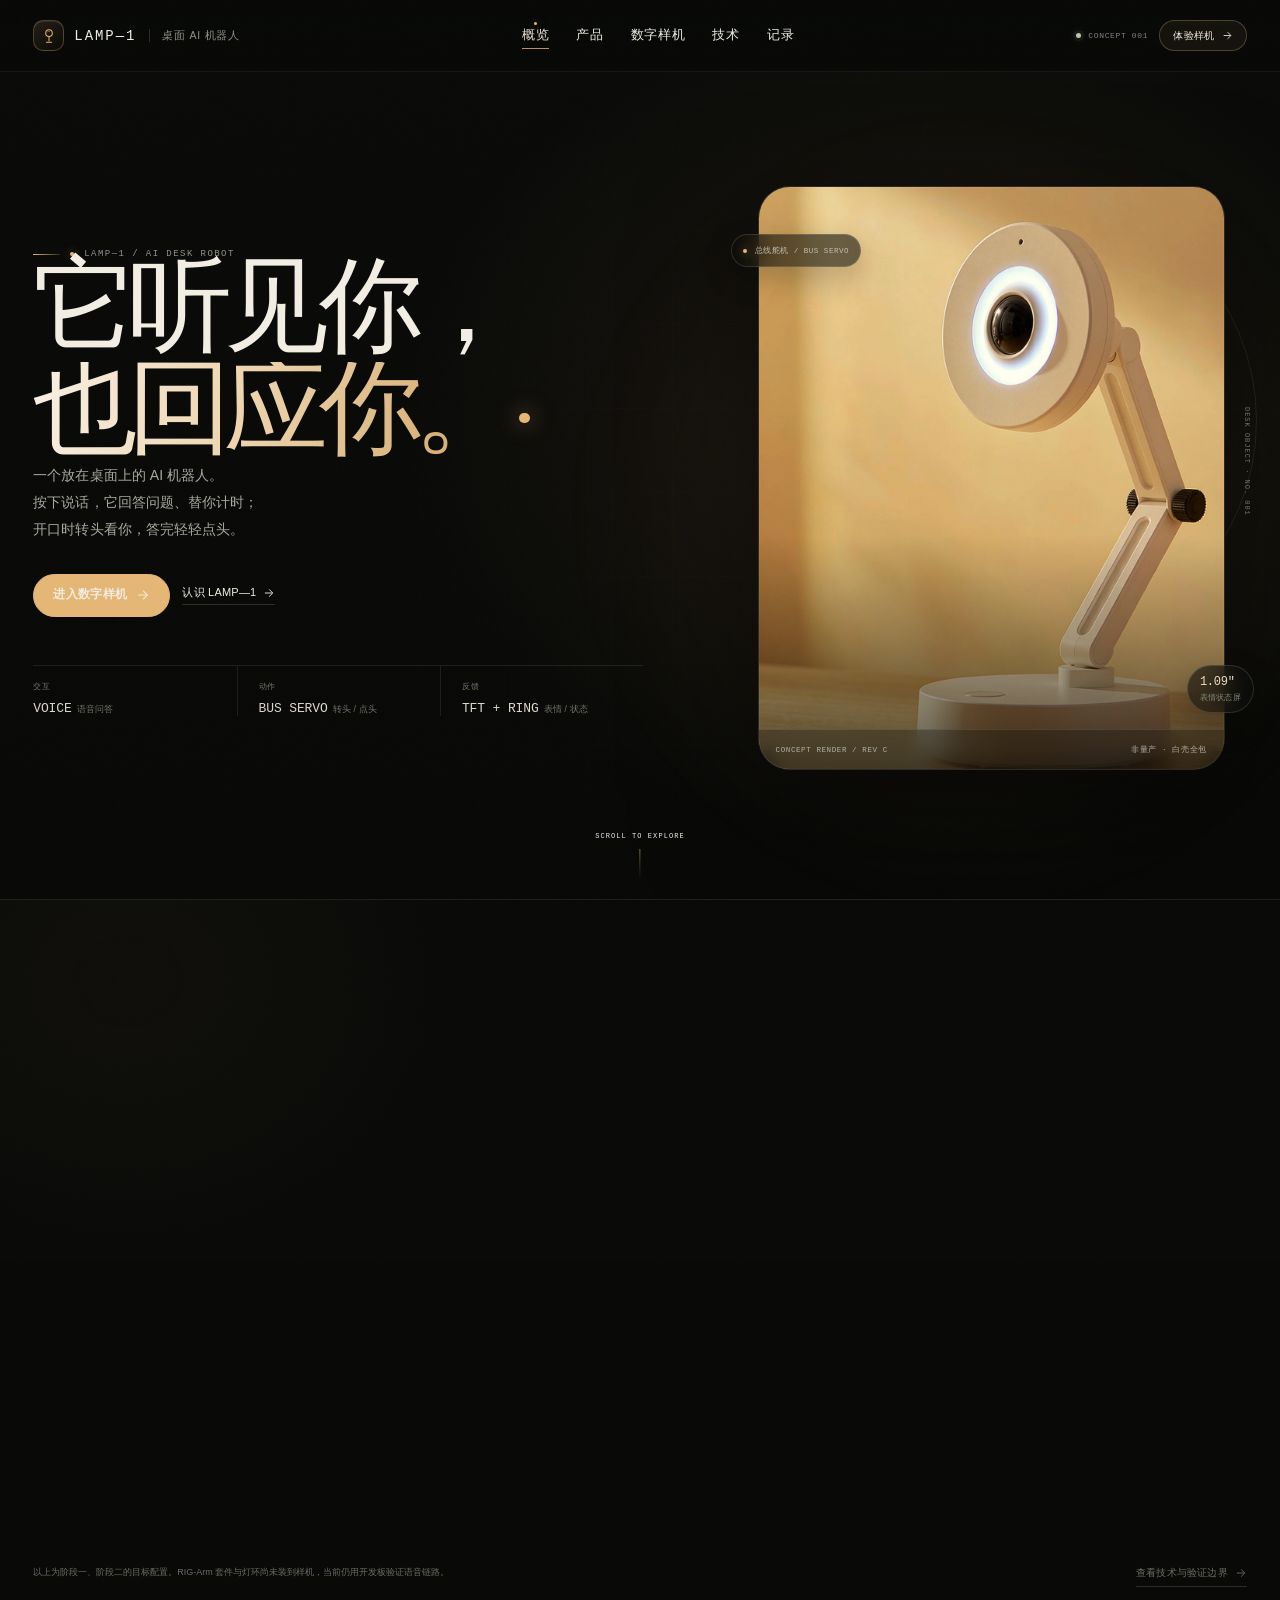
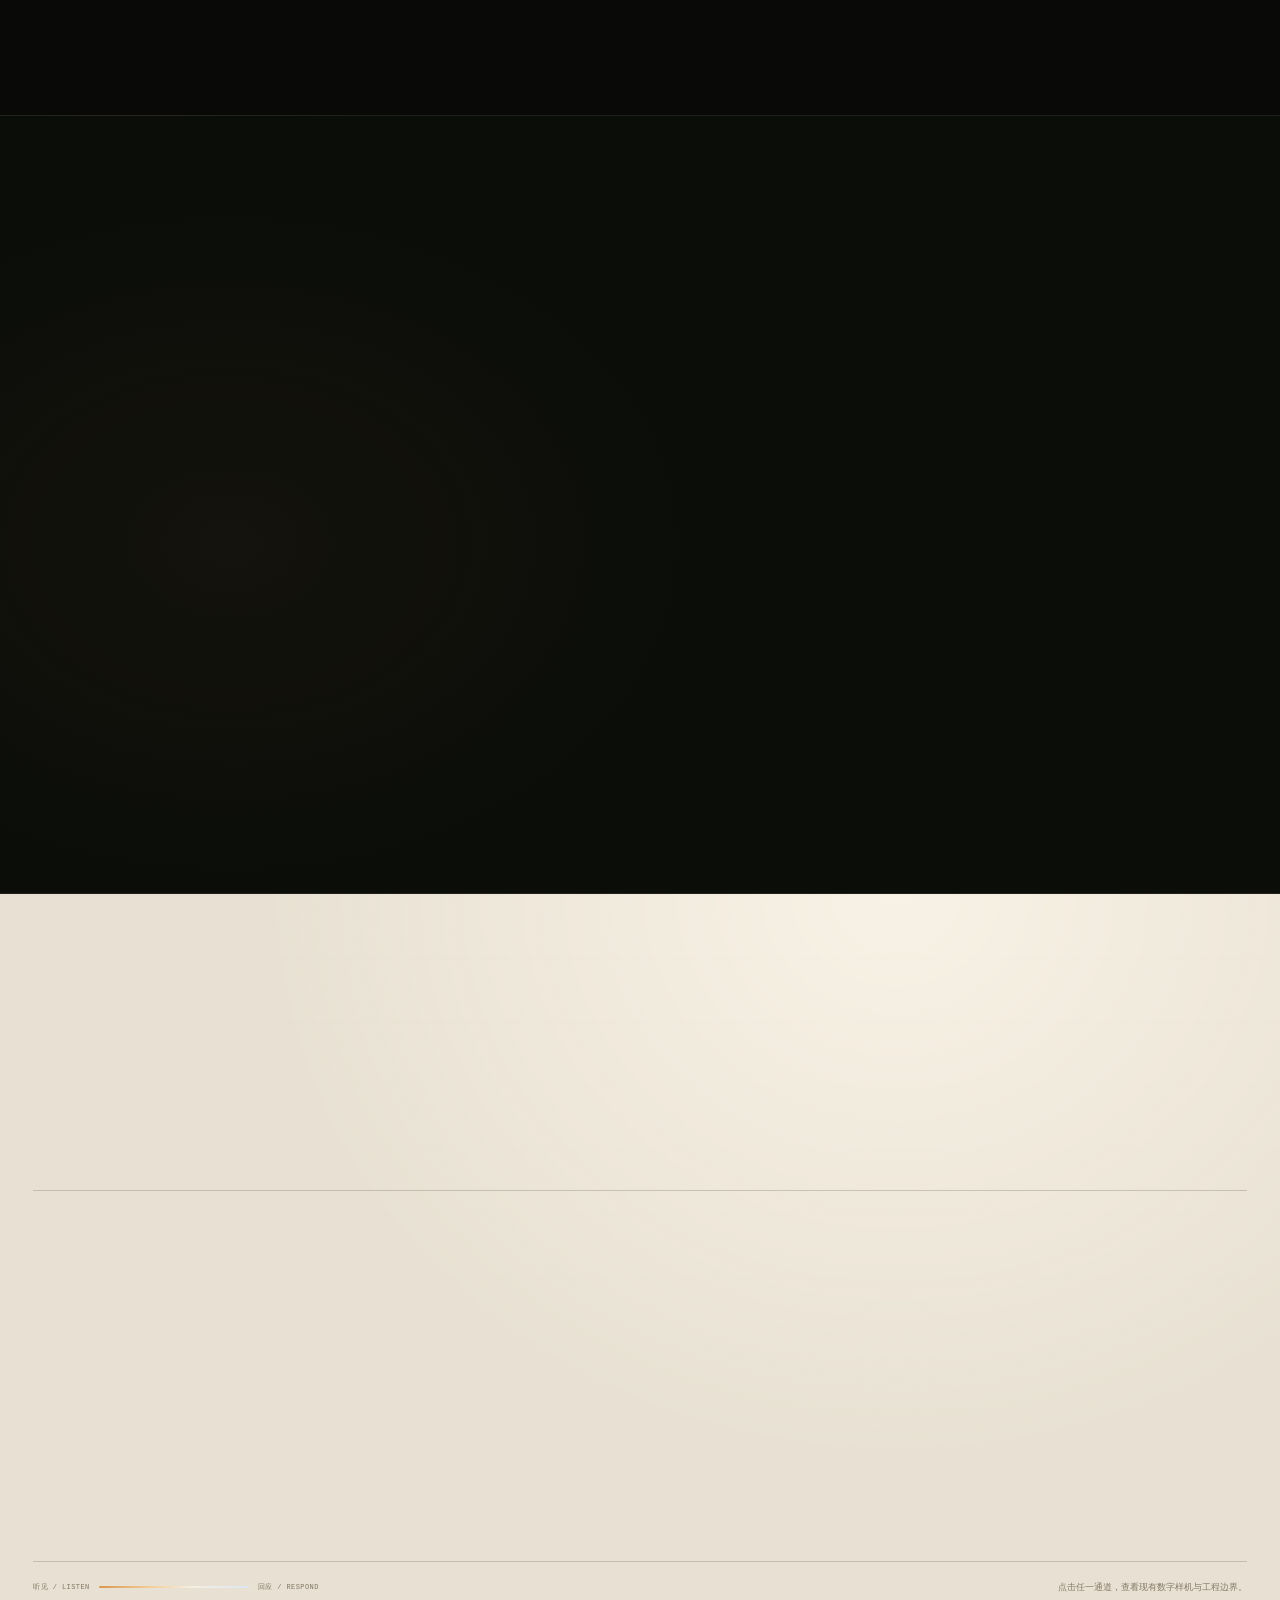
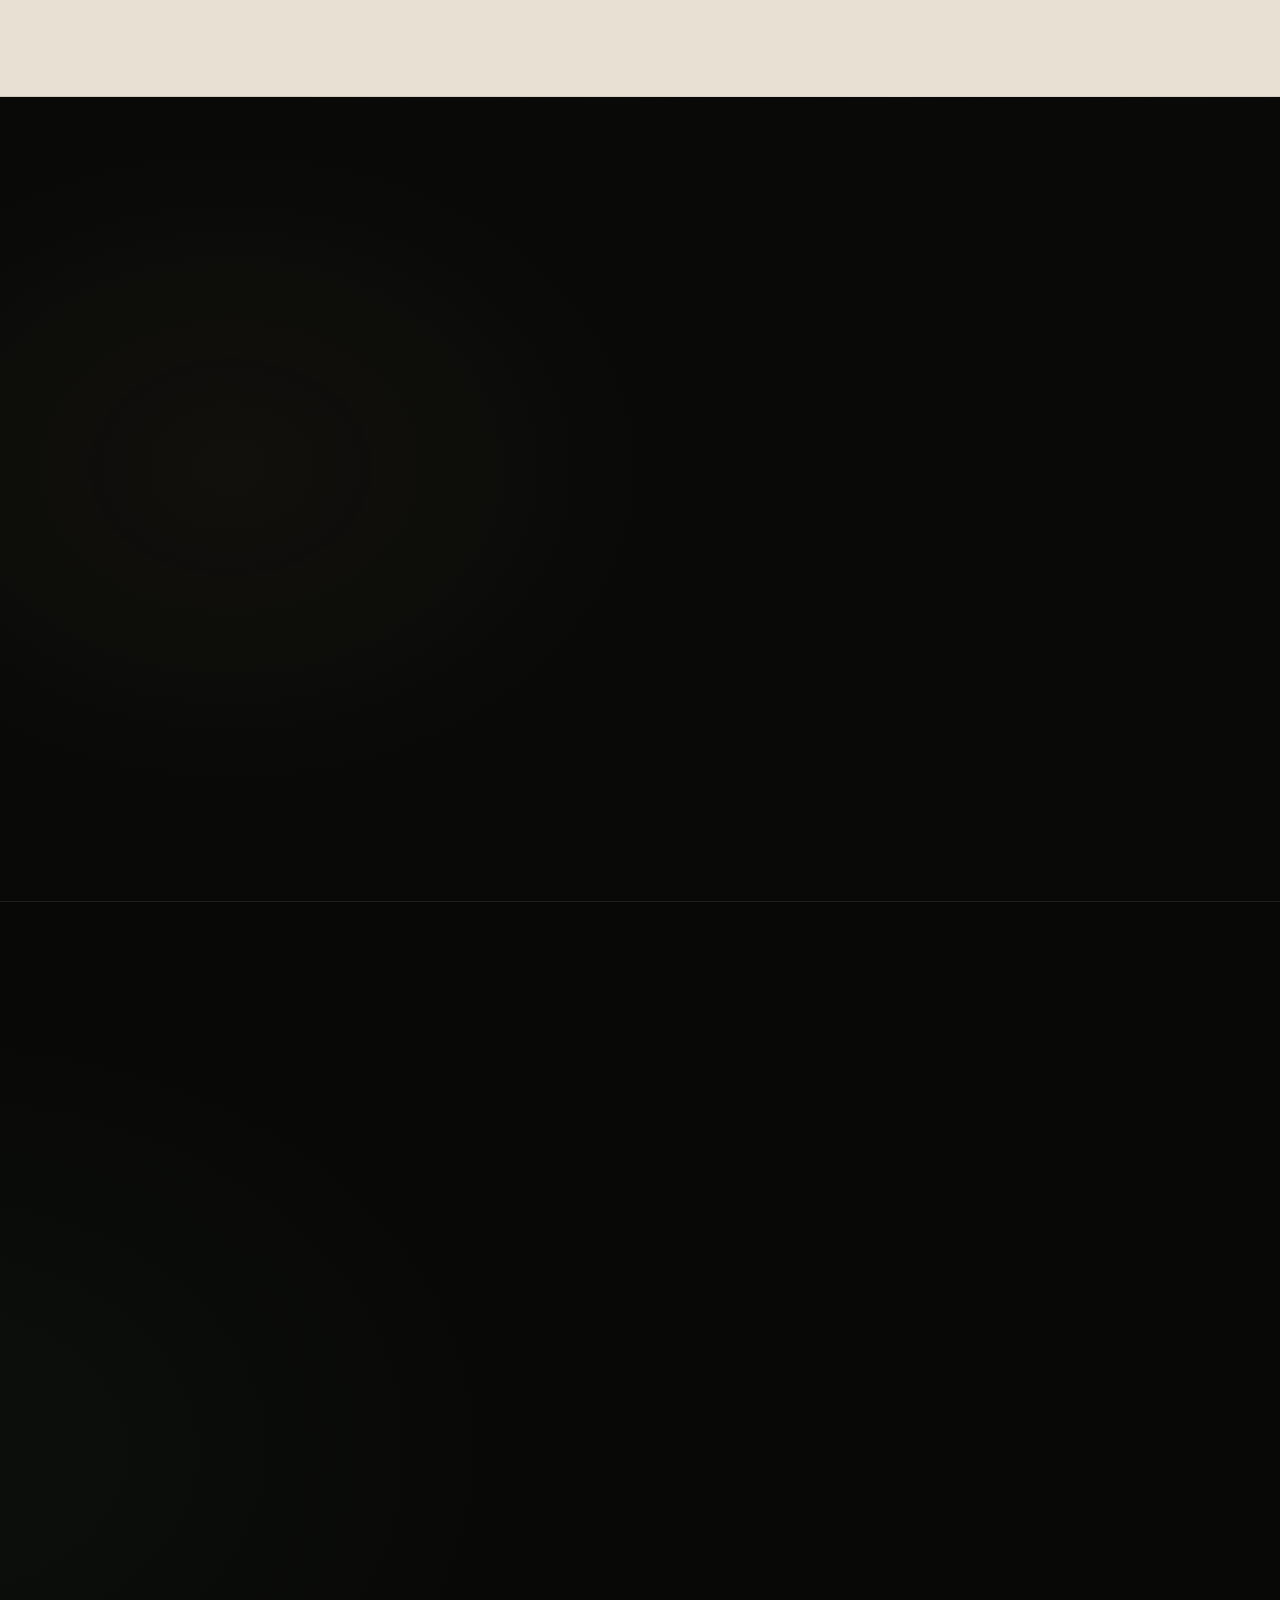
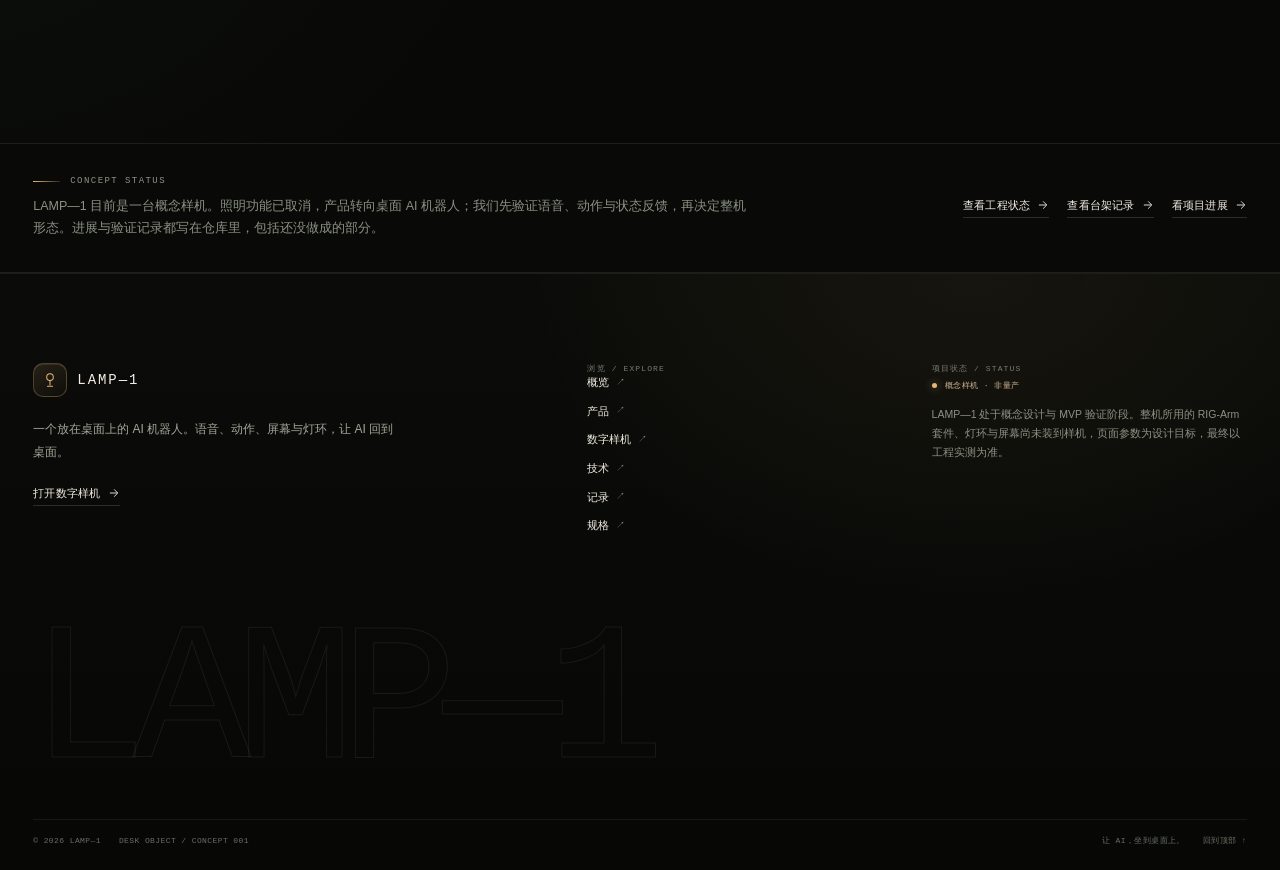
==== web/index.html @ 65401048 "feat(web): 新增阶段 0 台架 MVP 记录页，接入全站导航 把当前实现的 MVP 落成官网的一个固定页面 web/mvp.html，记录三件事： 正在用的硬件（型号 + 引脚）、真机跑通的" ====
<!DOCTYPE html>
<html lang="zh-CN">
<head>
<meta charset="UTF-8">
<meta name="viewport" content="width=device-width, initial-scale=1.0">
<meta name="theme-color" content="#080907">
<title>LAMP—1 · 会听、会答、会动的桌面 AI 机器人</title>
<meta name="description" content="LAMP—1 是放在书桌上的 AI 机器人，为离开学校之后仍在学习的年轻职场人而做：语音问答、机械动作、屏幕表情与灯环状态反馈。不做照明，只做桌面交互。">
<link rel="icon" href="assets/favicon.svg" type="image/svg+xml">
<link rel="stylesheet" href="assets/site.css">
<link rel="stylesheet" href="assets/pages.css">
<link rel="preload" as="image" href="assets/product-hero-revc.webp" type="image/webp">
<meta property="og:type" content="website">
<meta property="og:title" content="LAMP—1 · 桌面上会回应的 AI 机器人">
<meta property="og:description" content="语音问答、点头转头、屏幕表情与状态灯环。一个放在桌面上的 AI 机器人。">
<meta property="og:image" content="assets/og.jpg">
<script>document.documentElement.classList.add('js');</script>
<script src="assets/site.js" defer></script>
</head>
<body class="site-page page-home" id="top">
<a class="site-skip" href="#main">跳到主要内容</a>

<header class="site-header" data-site-header>
  <div class="site-header__inner">
    <a class="site-brand" href="index.html" aria-label="LAMP—1 首页">
      <span class="site-brand__mark" aria-hidden="true">
        <svg viewBox="0 0 24 24" fill="none">
          <circle cx="12" cy="8.2" r="4.4" stroke="currentColor" stroke-width="1.35"/>
          <path d="M12 12.7v5.5M8.6 20.2h6.8" stroke="currentColor" stroke-width="1.35" stroke-linecap="round"/>
          <path d="M9.8 6.7c.7-.9 2.1-1.2 3.1-.6" stroke="currentColor" stroke-width="1.1" stroke-linecap="round" opacity=".55"/>
        </svg>
      </span>
      <span class="site-brand__name">LAMP—1</span>
      <span class="site-brand__tag">桌面 AI 机器人</span>
    </a>

    <nav class="site-nav" aria-label="主导航">
      <a href="index.html" aria-current="page">概览</a>
      <a href="product.html">产品</a>
      <a href="simulator.html">数字样机</a>
      <a href="technology.html">技术</a>
      <a href="mvp.html">记录</a>
    </nav>

    <div class="site-actions">
      <span class="site-status"><i aria-hidden="true"></i>CONCEPT 001</span>
      <a class="site-cta" href="simulator.html">
        体验样机
        <svg viewBox="0 0 16 16" fill="none" aria-hidden="true"><path d="M3 8h9M8.5 3.5 13 8l-4.5 4.5" stroke="currentColor" stroke-width="1.2" stroke-linecap="round" stroke-linejoin="round"/></svg>
      </a>
      <button class="site-menu-toggle" type="button" data-menu-toggle aria-expanded="false" aria-controls="siteMenu" aria-label="打开菜单">
        <span class="burger" aria-hidden="true"></span>
      </button>
    </div>
  </div>

  <div class="site-menu" id="siteMenu" hidden>
    <div class="site-menu__inner">
      <nav class="site-menu__nav" aria-label="移动端导航">
        <a href="index.html" aria-current="page">概览 <span>01 / OVERVIEW</span></a>
        <a href="product.html">产品 <span>02 / THE OBJECT</span></a>
        <a href="simulator.html">数字样机 <span>03 / DIGITAL TWIN</span></a>
        <a href="technology.html">技术 <span>04 / ENGINEERING</span></a>
        <a href="mvp.html">记录 <span>05 / FIELD RECORD</span></a>
      </nav>
      <div class="site-menu__foot">
        <p>一个会听、会答、会动的桌面机器人。<br>概念样机 001 · 非量产</p>
        <a class="site-button site-button--primary" href="simulator.html">打开数字样机
          <svg viewBox="0 0 16 16" fill="none" aria-hidden="true"><path d="M3 8h9M8.5 3.5 13 8l-4.5 4.5" stroke="currentColor" stroke-width="1.2" stroke-linecap="round" stroke-linejoin="round"/></svg>
        </a>
      </div>
    </div>
  </div>
</header>

<main id="main" tabindex="-1">
  <section class="home-hero" aria-labelledby="homeTitle">
    <div class="home-hero__glow" aria-hidden="true"></div>
    <div class="home-hero__grid-bg" aria-hidden="true"></div>

    <div class="site-wrap home-hero__inner">
      <div class="home-hero__copy">
        <p class="site-kicker"><span class="dot"></span>LAMP—1 / AI DESK ROBOT</p>
        <h1 class="home-hero__title" id="homeTitle">它听见你，<span>也回应你。</span></h1>
        <p class="home-hero__lead">一个放在桌面上的 AI 机器人。<br>按下说话，它回答问题、替你计时；<br>开口时转头看你，答完轻轻点头。</p>
        <div class="site-actions-row">
          <a class="site-button site-button--primary" href="simulator.html">
            进入数字样机
            <svg viewBox="0 0 16 16" fill="none" aria-hidden="true"><path d="M3 8h9M8.5 3.5 13 8l-4.5 4.5" stroke="currentColor" stroke-width="1.2" stroke-linecap="round" stroke-linejoin="round"/></svg>
          </a>
          <a class="site-text-link" href="product.html">认识 LAMP—1
            <svg viewBox="0 0 16 16" fill="none" aria-hidden="true"><path d="M3 8h9M8.5 3.5 13 8l-4.5 4.5" stroke="currentColor" stroke-width="1.2" stroke-linecap="round" stroke-linejoin="round"/></svg>
          </a>
        </div>

        <dl class="hero-facts">
          <div>
            <dt>交互</dt>
            <dd><span class="mono">VOICE</span><small>语音问答</small></dd>
          </div>
          <div>
            <dt>动作</dt>
            <dd><span class="mono">BUS SERVO</span><small>转头 / 点头</small></dd>
          </div>
          <div>
            <dt>反馈</dt>
            <dd><span class="mono">TFT + RING</span><small>表情 / 状态</small></dd>
          </div>
        </dl>
      </div>

      <div class="home-hero__visual">
        <span class="hero-orbit" aria-hidden="true"></span>
        <figure class="hero-object">
          <img src="assets/product-hero-revc.webp" width="1200" height="1500" alt="LAMP—1 REV C 整机：白色圆底座、单根立柱、中部黑色摩擦关节、顶部白色圆盘头，正面宽导光环围住黑色凸面视窗，两段平板臂" fetchpriority="high">
          <figcaption class="hero-object__caption">
            <span>CONCEPT RENDER / REV C</span>
            <span>非量产 · 白壳全包</span>
          </figcaption>
        </figure>
        <span class="hero-float hero-float--top"><span class="mini-dot"></span>总线舵机 / BUS SERVO</span>
        <span class="hero-float hero-float--bottom"><b>1.09″</b><small>表情状态屏</small></span>
        <span class="hero-side-note" aria-hidden="true">DESK OBJECT · NO. 001</span>
      </div>
    </div>

    <a class="scroll-cue" href="#premise">
      <span>SCROLL TO EXPLORE</span>
      <i aria-hidden="true"></i>
    </a>
  </section>

  <section class="site-section premise" id="premise" aria-labelledby="premiseTitle">
    <div class="site-wrap">
      <div class="premise__head" data-reveal>
        <p class="site-kicker">01 / WHY IT EXISTS</p>
        <div class="premise__title-row">
          <h2 class="site-title" id="premiseTitle">不是又一盏灯，<br>是桌面上的<span class="accent">另一个在场者。</span></h2>
          <div class="premise__aside">
            <p>学习最贵的成本不是查不到答案，而是每次都要拿起手机、解锁、打开应用。注意力被打断一次，要花很久才回到刚才那一页。</p>
            <p>LAMP—1 把问答、计时和提醒放回桌面：抬头说一句，它听完、想一下，再用声音、表情和动作回应。</p>
            <p class="premise__aside-audience">它不面向教室，面向下班后的书桌——那些白天上班、晚上还要学两小时的人。</p>
          </div>
        </div>
      </div>

      <div class="premise__facts" data-reveal style="--reveal-delay:.08s">
        <div class="fact">
          <span class="fact__index">A / 01</span>
          <strong>4<em>类</em></strong>
          <p>交互通道<br>语音 / 动作 / 屏幕 / 灯环</p>
        </div>
        <div class="fact">
          <span class="fact__index">A / 02</span>
          <strong>2<em>个</em></strong>
          <p>总线舵机<br>转头 / 点头</p>
        </div>
        <div class="fact">
          <span class="fact__index">A / 03</span>
          <strong>1.09<em>″</em></strong>
          <p>TFT 状态屏<br>表情与计时</p>
        </div>
        <div class="fact">
          <span class="fact__index">A / 04</span>
          <strong class="fact__long">48<em>mm</em></strong>
          <p>WS2812B 灯环<br>只做状态反馈</p>
        </div>
      </div>

      <div class="premise__foot">
        <p>以上为阶段一、阶段二的目标配置。RIG-Arm 套件与灯环尚未装到样机，当前仍用开发板验证语音链路。</p>
        <a class="site-text-link" href="technology.html">查看技术与验证边界
          <svg viewBox="0 0 16 16" fill="none" aria-hidden="true"><path d="M3 8h9M8.5 3.5 13 8l-4.5 4.5" stroke="currentColor" stroke-width="1.2" stroke-linecap="round" stroke-linejoin="round"/></svg>
        </a>
      </div>
    </div>
  </section>

  <section class="site-section motion-feature" aria-labelledby="motionTitle">
    <div class="site-wrap motion-feature__inner">
      <div class="motion-feature__media" data-reveal>
        <div class="motion-media site-media">
          <img src="assets/head-revc.webp" width="1024" height="1280" loading="lazy" alt="LAMP—1 REV C 头部与两段平板臂：白色圆盘头正面是宽导光环与黑色凸面视窗，顶部一颗小摄像头，中段是黑色摩擦关节" style="object-position:50% 26%">
          <span class="site-media-label motion-media__label"><span class="mini-dot"></span>HEAD / SERVO JOINT</span>
          <span class="motion-annotation motion-annotation--tilt">PITCH<br><b>点头</b></span>
          <span class="motion-annotation motion-annotation--pan">YAW<br><b>转头</b></span>
          <span class="motion-arc" aria-hidden="true"></span>
          <span class="motion-crosshair" aria-hidden="true"></span>
        </div>
      </div>

      <div class="motion-feature__copy" data-reveal style="--reveal-delay:.08s">
        <p class="site-kicker">02 / MOVEMENT</p>
        <h2 class="site-title" id="motionTitle">它会动，<br><span class="accent">但懂分寸。</span></h2>
        <p class="site-lead">总线舵机让头部转向正在说话的人，或在回答结束时轻轻点头。动作慢起慢停，到位后就松开舵机，不留下持续嗡鸣。</p>

        <div class="motion-specs">
          <div><span>动作</span><strong>转头<em> / 点头</em></strong></div>
          <div><span>驱动</span><strong>总线<em>舵机</em></strong></div>
          <div><span>反馈</span><strong>屏幕<em> + 灯环</em></strong></div>
        </div>

        <p class="motion-note">22:00—07:00 可进入夜间静音：只保留屏幕与灯环的微光，不做动作与播报。</p>
        <a class="site-text-link" href="simulator.html">在样机里转动它
          <svg viewBox="0 0 16 16" fill="none" aria-hidden="true"><path d="M3 8h9M8.5 3.5 13 8l-4.5 4.5" stroke="currentColor" stroke-width="1.2" stroke-linecap="round" stroke-linejoin="round"/></svg>
        </a>
      </div>
    </div>
  </section>

  <section class="site-section light-gallery" id="recipes" aria-labelledby="recipesTitle">
    <div class="site-wrap">
      <div class="light-gallery__head" data-reveal>
        <div>
          <p class="site-kicker">03 / FOUR CHANNELS</p>
          <h2 class="site-title" id="recipesTitle">四个通道，<br>回应同一句话。</h2>
        </div>
        <p class="light-gallery__intro">语音、动作、屏幕与灯环不是四个功能，而是同一次交互的四层反馈。先做前三个，再用摄像头补上「看见」。</p>
      </div>

      <div class="recipe-grid">
        <a class="recipe-card" href="simulator.html?mode=voice#console" data-reveal style="--reveal-delay:.02s">
          <span class="recipe-card__index">01 / VOICE</span>
          <span class="recipe-orb recipe-orb--study" aria-hidden="true"></span>
          <span class="recipe-card__name">语音问答<small>不用先掏手机</small></span>
          <span class="recipe-card__meta">ASR <i>·</i> LLM <i>·</i> TTS</span>
          <span class="recipe-card__desc">按下说话，答案从扬声器里出来，不必离开当前这一页书。</span>
          <span class="recipe-arrow" aria-hidden="true">↗</span>
        </a>
        <a class="recipe-card" href="simulator.html" data-reveal style="--reveal-delay:.07s">
          <span class="recipe-card__index">02 / MOTION</span>
          <span class="recipe-orb recipe-orb--office" aria-hidden="true"></span>
          <span class="recipe-card__name">机械动作<small>回答有身体</small></span>
          <span class="recipe-card__meta">BUS SERVO <i>·</i> 2</span>
          <span class="recipe-card__desc">开口时转向你，答完轻轻点头；待机时只有很轻的呼吸式微动。</span>
          <span class="recipe-arrow" aria-hidden="true">↗</span>
        </a>
        <a class="recipe-card" href="simulator.html" data-reveal style="--reveal-delay:.12s">
          <span class="recipe-card__index">03 / FACE &amp; RING</span>
          <span class="recipe-orb recipe-orb--rest" aria-hidden="true"></span>
          <span class="recipe-card__name">屏幕与灯环<small>状态一眼可见</small></span>
          <span class="recipe-card__meta">1.09″ TFT <i>·</i> 48mm</span>
          <span class="recipe-card__desc">聆听、思考、回答与计时各有表情；灯环只提示状态，不承担照明。</span>
          <span class="recipe-arrow" aria-hidden="true">↗</span>
        </a>
        <a class="recipe-card" href="technology.html#specs" data-reveal style="--reveal-delay:.17s">
          <span class="recipe-card__index">04 / VISION</span>
          <span class="recipe-orb recipe-orb--night" aria-hidden="true"></span>
          <span class="recipe-card__name">视觉感知<small>知道你坐下了</small></span>
          <span class="recipe-card__meta">GC0308 <i>·</i> PHASE 2</span>
          <span class="recipe-card__desc">先做基础人员在场检测；「有没有人」不等于「有没有在学习」。</span>
          <span class="recipe-arrow" aria-hidden="true">↗</span>
        </a>
      </div>

      <div class="light-gallery__foot">
        <div class="cct-scale" aria-hidden="true"><span>听见 / LISTEN</span><i></i><span>回应 / RESPOND</span></div>
        <p>点击任一通道，查看现有数字样机与工程边界。</p>
      </div>
    </div>
  </section>

  <section class="site-section voice-feature" aria-labelledby="voiceTitle">
    <div class="site-wrap voice-feature__inner">
      <div class="voice-feature__media" data-reveal>
        <div class="site-media voice-media">
          <img src="assets/base-revc.webp" width="1000" height="500" loading="lazy" alt="LAMP—1 REV C 底座与桌面：白色圆底座上一个圆形按键，立柱从底座右侧升起">
          <span class="site-media-label voice-media__label"><span class="mini-dot"></span>VOICE LOOP / PTT</span>
          <div class="voice-wave" aria-hidden="true">
            <svg viewBox="0 0 120 80" fill="none">
              <g stroke="currentColor" stroke-width="1" stroke-linecap="round">
                <path class="voice-wave__arc" d="M34 56c0-15 11-27 26-27s26 12 26 27" opacity=".35"/>
                <path class="voice-wave__arc" d="M22 56c0-22 17-40 38-40s38 18 38 40" opacity=".22"/>
                <path class="voice-wave__arc" d="M46 56c0-8 6-14 14-14s14 6 14 14" opacity=".55"/>
              </g>
              <g fill="currentColor">
                <rect class="voice-wave__bar" x="54" y="42" width="2.4" height="14" rx="1.2"/>
                <rect class="voice-wave__bar" x="59" y="34" width="2.4" height="22" rx="1.2"/>
                <rect class="voice-wave__bar" x="64" y="27" width="2.4" height="29" rx="1.2"/>
                <rect class="voice-wave__bar" x="69" y="36" width="2.4" height="20" rx="1.2"/>
                <rect class="voice-wave__bar" x="74" y="45" width="2.4" height="11" rx="1.2"/>
              </g>
            </svg>
            <span>LISTEN → THINK → ANSWER</span>
          </div>
          <span class="voice-media__caption">不必掏出手机，也不必先打开一个 App。</span>
        </div>
      </div>

      <div class="voice-feature__copy" data-reveal style="--reveal-delay:.08s">
        <p class="site-kicker">04 / CONVERSATION</p>
        <h2 class="site-title" id="voiceTitle">你说一句，<br><span class="accent">它用动作和表情回答。</span></h2>
        <p class="site-lead">按下对话键说一句话，LAMP—1 把问题交给云端大模型，再用语音、屏幕表情和一次点头回应你。不是另一块屏幕，而是桌面上多了一个会接话的实体。</p>

        <ol class="voice-steps">
          <li>
            <span class="voice-steps__index">01</span>
            <div><strong>按下，开口</strong><p>短按开始拾音；说完再按一次，剩下的交给它。</p></div>
          </li>
          <li>
            <span class="voice-steps__index">02</span>
            <div><strong>听懂，作答</strong><p>语音转成文字，交给大模型；回答从扬声器里说出来。</p></div>
          </li>
          <li>
            <span class="voice-steps__index">03</span>
            <div><strong>用身体回应</strong><p>回答时转向你，结束时轻轻点头；屏幕表情与灯环随状态变化。</p></div>
          </li>
        </ol>

        <p class="voice-note">只有按下对话键才上传语音；断网时，计时与本地状态仍然可用。</p>
        <div class="voice-tags">
          <span>按键说话</span><span>云端对话</span><span>实体回应</span>
        </div>
        <div class="voice-cta-row">
          <a class="site-button site-button--primary" href="simulator.html?mode=voice#console">打开语音仿真
            <svg viewBox="0 0 16 16" fill="none" aria-hidden="true"><path d="M3 8h9M8.5 3.5 13 8l-4.5 4.5" stroke="currentColor" stroke-width="1.2" stroke-linecap="round" stroke-linejoin="round"/></svg>
          </a>
          <a class="site-text-link" href="technology.html#voice">看看语音链路如何工作
            <svg viewBox="0 0 16 16" fill="none" aria-hidden="true"><path d="M3 8h9M8.5 3.5 13 8l-4.5 4.5" stroke="currentColor" stroke-width="1.2" stroke-linecap="round" stroke-linejoin="round"/></svg>
          </a>
        </div>
      </div>
    </div>
  </section>

  <section class="site-section sim-cta-section" aria-labelledby="simCtaTitle">
    <div class="site-wrap">
      <div class="sim-cta" data-reveal>
        <img class="sim-cta__bg" src="assets/product-wide-revc.webp" width="1600" height="1000" loading="lazy" alt="LAMP—1 REV C 整机场景：白色圆盘头亮着宽导光环，两段平板臂与中部摩擦关节，放在浅色木书桌上">
        <div class="sim-cta__shade" aria-hidden="true"></div>
        <div class="sim-cta__content">
          <p class="site-kicker">05 / INTERACTIVE TWIN</p>
          <h2 class="site-title" id="simCtaTitle">现在，让它<br>回应你一次。</h2>
          <p>打开 REV C 整机数字样机：让摄像头发现你、转动双舵机，或进入语音仿真，看看一句话如何变成回答与动作。</p>
          <div class="site-actions-row">
            <a class="site-button site-button--primary" href="simulator.html">打开数字样机
              <svg viewBox="0 0 16 16" fill="none" aria-hidden="true"><path d="M3 8h9M8.5 3.5 13 8l-4.5 4.5" stroke="currentColor" stroke-width="1.2" stroke-linecap="round" stroke-linejoin="round"/></svg>
            </a>
            <span class="sim-cta__live"><i aria-hidden="true"></i>LIVE SIMULATION</span>
          </div>
        </div>
        <div class="sim-cta__meta" aria-hidden="true">
          <span>DIGITAL TWIN / 001</span>
          <span>VOICE + MOTION</span>
        </div>
      </div>
    </div>
  </section>

  <section class="concept-band">
    <div class="site-wrap concept-band__inner">
      <div>
        <p class="site-kicker">CONCEPT STATUS</p>
        <p>LAMP—1 目前是一台概念样机。照明功能已取消，产品转向桌面 AI 机器人；我们先验证语音、动作与状态反馈，再决定整机形态。进展与验证记录都写在仓库里，包括还没做成的部分。</p>
      </div>
      <div class="concept-band__links">
        <a class="site-text-link" href="technology.html#status">查看工程状态
          <svg viewBox="0 0 16 16" fill="none" aria-hidden="true"><path d="M3 8h9M8.5 3.5 13 8l-4.5 4.5" stroke="currentColor" stroke-width="1.2" stroke-linecap="round" stroke-linejoin="round"/></svg>
        </a>
        <a class="site-text-link" href="mvp.html">查看台架记录
          <svg viewBox="0 0 16 16" fill="none" aria-hidden="true"><path d="M3 8h9M8.5 3.5 13 8l-4.5 4.5" stroke="currentColor" stroke-width="1.2" stroke-linecap="round" stroke-linejoin="round"/></svg>
        </a>
        <a class="site-text-link" href="https://github.com/ZhouXiaoShan499/Studylamp" target="_blank" rel="noopener">看项目进展
          <svg viewBox="0 0 16 16" fill="none" aria-hidden="true"><path d="M3 8h9M8.5 3.5 13 8l-4.5 4.5" stroke="currentColor" stroke-width="1.2" stroke-linecap="round" stroke-linejoin="round"/></svg>
        </a>
      </div>
    </div>
  </section>
</main>

<footer class="site-footer">
  <div class="site-footer__inner">
    <div class="site-footer__top">
      <div class="footer-brand">
        <a class="site-brand" href="index.html" aria-label="LAMP—1 首页">
          <span class="site-brand__mark" aria-hidden="true">
            <svg viewBox="0 0 24 24" fill="none">
              <circle cx="12" cy="8.2" r="4.4" stroke="currentColor" stroke-width="1.35"/>
              <path d="M12 12.7v5.5M8.6 20.2h6.8" stroke="currentColor" stroke-width="1.35" stroke-linecap="round"/>
            </svg>
          </span>
          <span class="site-brand__name">LAMP—1</span>
        </a>
        <div class="footer-brand-copy">
          <p>一个放在桌面上的 AI 机器人。语音、动作、屏幕与灯环，让 AI 回到桌面。</p>
          <div class="footer-brand-links">
            <a class="site-text-link" href="simulator.html">打开数字样机
              <svg viewBox="0 0 16 16" fill="none" aria-hidden="true"><path d="M3 8h9M8.5 3.5 13 8l-4.5 4.5" stroke="currentColor" stroke-width="1.2" stroke-linecap="round" stroke-linejoin="round"/></svg>
            </a>
          </div>
        </div>
      </div>

      <div class="footer-col">
        <h3>浏览 / Explore</h3>
        <a href="index.html">概览 <span class="arrow">↗</span></a>
        <a href="product.html">产品 <span class="arrow">↗</span></a>
        <a href="simulator.html">数字样机 <span class="arrow">↗</span></a>
        <a href="technology.html">技术 <span class="arrow">↗</span></a>
        <a href="mvp.html">记录 <span class="arrow">↗</span></a>
        <a href="technology.html#specs">规格 <span class="arrow">↗</span></a>
      </div>

      <div class="footer-note">
        <h3>项目状态 / Status</h3>
        <span class="footer-prototype"><i aria-hidden="true"></i>概念样机 · 非量产</span>
        <p>LAMP—1 处于概念设计与 MVP 验证阶段。整机所用的 RIG-Arm 套件、灯环与屏幕尚未装到样机，页面参数为设计目标，最终以工程实测为准。</p>
      </div>
    </div>

    <div class="footer-wordmark" aria-hidden="true">LAMP—1</div>

    <div class="site-footer__bottom">
      <div class="meta-set">
        <span>© <span data-year>2026</span> LAMP—1</span>
        <span>DESK OBJECT / CONCEPT 001</span>
      </div>
      <div class="meta-set">
        <span>让 AI，坐到桌面上。</span>
        <a href="#top">回到顶部 ↑</a>
      </div>
    </div>
  </div>
</footer>
</body>
</html>
---- web/assets/site.css ----
/* ==========================================================================
   LAMP—1 site shell
   Shared by the marketing pages and the interactive simulator.
   ========================================================================== */
:root{
  --site-bg:#080907;
  --site-bg-soft:#0d0f0b;
  --site-surface:#11130f;
  --site-surface-2:#171a14;
  --site-text:#f2ede2;
  --site-text-soft:#cfc8b9;
  --site-muted:#8f9286;
  --site-muted-2:#6b7064;
  --site-line:rgba(242,237,226,.09);
  --site-line-strong:rgba(242,237,226,.16);
  --site-accent:#e5b776;
  --site-accent-soft:rgba(229,183,118,.12);
  --site-green:#b6cba8;
  --site-sans:"Segoe UI","SF Pro Display","PingFang SC","Hiragino Sans GB","Microsoft YaHei UI","Microsoft YaHei",sans-serif;
  --site-serif:"Iowan Old Style","Baskerville","Songti SC","STSong","SimSun",serif;
  --site-mono:"SFMono-Regular","Cascadia Mono","Cascadia Code","Consolas","Liberation Mono",monospace;
  --site-header-h:72px;
  --site-max:1520px;
  --site-pad:clamp(18px,2.6vw,40px);
  --site-ease:cubic-bezier(.22,.61,.36,1);
}
*,*::before,*::after{box-sizing:border-box}
html{scroll-behavior:smooth}
body.menu-open{overflow:hidden}
.site-page [id],.page-simulator main{scroll-margin-top:calc(var(--site-header-h) + 18px)}
.site-page [id][data-reveal]{scroll-margin-top:calc(var(--site-header-h) + 42px)}
:where(a,button,input,summary):focus-visible{
  outline:2px solid var(--site-accent);
  outline-offset:3px;
}
::selection{background:rgba(229,183,118,.24);color:#fff9ed}

/* --------------------------------------------------------------------------
   Marketing page base. Scoped so the simulator's own design is untouched.
   -------------------------------------------------------------------------- */
body.site-page{
  margin:0;
  min-height:100vh;
  overflow-x:hidden;
  background:
    radial-gradient(1100px 700px at 72% -12%,rgba(136,101,61,.12),transparent 64%),
    radial-gradient(800px 600px at -5% 82%,rgba(72,89,62,.08),transparent 72%),
    var(--site-bg);
  color:var(--site-text);
  font-family:var(--site-sans);
  -webkit-font-smoothing:antialiased;
  text-rendering:optimizeLegibility;
}
body.site-page::before{
  content:"";
  position:fixed;inset:-40%;
  z-index:2000;
  pointer-events:none;
  opacity:.032;
  background-image:url("data:image/svg+xml,%3Csvg xmlns='http://www.w3.org/2000/svg' width='180' height='180'%3E%3Cfilter id='n'%3E%3CfeTurbulence type='fractalNoise' baseFrequency='.8' numOctaves='3' stitchTiles='stitch'/%3E%3C/filter%3E%3Crect width='100%25' height='100%25' filter='url(%23n)' opacity='.55'/%3E%3C/svg%3E");
}
body.site-page main{overflow:clip}
body.site-page img{display:block;max-width:100%}
body.site-page a{color:inherit}
body.site-page button{font:inherit;color:inherit}
body.site-page p{margin:0}
body.site-page h1,body.site-page h2,body.site-page h3,body.site-page h4{margin:0}
.site-wrap{
  width:min(100%,var(--site-max));
  margin-inline:auto;
  padding-inline:var(--site-pad);
}
.site-section{position:relative;padding-block:clamp(80px,10vw,150px)}
.site-section--tight{padding-block:clamp(56px,6vw,92px)}
.site-rule{height:1px;background:var(--site-line);width:100%}
.site-kicker{
  display:flex;align-items:center;gap:10px;
  margin:0 0 22px;
  color:var(--site-muted);
  font-family:var(--site-mono);
  font-size:9px;
  line-height:1.2;
  letter-spacing:.16em;
  text-transform:uppercase;
}
.site-kicker::before{
  content:"";width:27px;height:1px;flex:0 0 auto;
  background:linear-gradient(90deg,var(--site-accent),rgba(229,183,118,.18));
}
.site-kicker .dot{
  width:4px;height:4px;border-radius:50%;background:var(--site-accent);
  box-shadow:0 0 8px rgba(229,183,118,.5);
}
.site-index{
  color:var(--site-accent);
  font-family:var(--site-mono);
  font-size:9px;
  letter-spacing:.12em;
}
.site-title{
  font-size:clamp(34px,4.4vw,64px);
  line-height:1.08;
  font-weight:350;
  letter-spacing:-.055em;
  color:var(--site-text);
}
.site-title em{
  font-family:var(--site-serif);
  font-style:italic;
  font-weight:400;
  color:var(--site-accent);
}
.site-title .soft{color:#9f9d92}
.site-lead{
  max-width:560px;
  color:#a9a99d;
  font-size:14px;
  line-height:1.95;
  letter-spacing:.005em;
}
.site-lead--small{max-width:420px;font-size:12.5px;line-height:1.9}
.site-mono{font-family:var(--site-mono);font-variant-numeric:tabular-nums}
.site-eyebrow-rule{
  display:flex;align-items:center;gap:12px;
  color:var(--site-muted);
  font-family:var(--site-mono);
  font-size:8.5px;
  letter-spacing:.12em;
}
.site-eyebrow-rule::after{content:"";height:1px;flex:1;background:var(--site-line)}

/* links + buttons */
.site-actions-row{display:flex;align-items:center;flex-wrap:wrap;gap:12px;margin-top:30px}
.site-button{
  --btn-bg:transparent;
  --btn-border:var(--site-line-strong);
  --btn-color:var(--site-text);
  display:inline-flex;align-items:center;justify-content:center;gap:9px;
  height:43px;
  padding:0 19px;
  border:1px solid var(--btn-border);
  border-radius:999px;
  background:var(--btn-bg);
  color:var(--btn-color);
  font-size:11.5px;
  line-height:1;
  letter-spacing:.03em;
  text-decoration:none;
  white-space:nowrap;
  cursor:pointer;
  transition:background .3s var(--site-ease),color .3s var(--site-ease),border-color .3s var(--site-ease),transform .3s var(--site-ease);
}
.site-button:hover{transform:translateY(-1px)}
.site-button svg{width:14px;height:14px;flex:0 0 auto;transition:transform .35s var(--site-ease)}
.site-button:hover svg{transform:translateX(3px)}
.site-button--primary{
  --btn-bg:var(--site-accent);
  --btn-border:var(--site-accent);
  --btn-color:#19150f;
  font-weight:600;
}
.site-button--primary:hover{background:#efc991;border-color:#efc991}
.site-button--ghost{--btn-bg:rgba(255,255,255,.018)}
.site-button--ghost:hover{border-color:rgba(229,183,118,.34);background:rgba(229,183,118,.06)}
.site-text-link{
  display:inline-flex;align-items:center;gap:7px;
  color:#c3bdaf;
  font-size:11px;
  letter-spacing:.02em;
  text-decoration:none;
  border-bottom:1px solid rgba(255,255,255,.14);
  padding-bottom:4px;
  transition:color .25s var(--site-ease),border-color .25s var(--site-ease);
}
.site-text-link:hover{color:var(--site-accent);border-color:rgba(229,183,118,.5)}
.site-text-link svg{width:12px;height:12px}

/* surfacing utilities */
.site-glass{
  border:1px solid var(--site-line);
  background:linear-gradient(145deg,rgba(25,28,21,.76),rgba(13,15,12,.88));
  box-shadow:inset 0 1px 0 rgba(255,255,255,.045),0 24px 80px rgba(0,0,0,.25);
  -webkit-backdrop-filter:blur(18px);
  backdrop-filter:blur(18px);
}
.site-media{
  position:relative;
  overflow:hidden;
  border:1px solid var(--site-line);
  border-radius:clamp(18px,2vw,28px);
  background:#0d0f0b;
  isolation:isolate;
}
.site-media img{width:100%;height:100%;object-fit:cover}
.site-media::after{
  content:"";position:absolute;inset:0;pointer-events:none;
  background:linear-gradient(180deg,rgba(7,8,6,.02) 50%,rgba(7,8,6,.3));
  box-shadow:inset 0 1px 0 rgba(255,255,255,.045);
}
.site-media-label{
  position:absolute;z-index:2;
  display:inline-flex;align-items:center;gap:7px;
  min-height:25px;padding:0 9px;
  border:1px solid rgba(255,255,255,.12);
  border-radius:999px;
  background:rgba(10,12,9,.52);
  -webkit-backdrop-filter:blur(10px);
  backdrop-filter:blur(10px);
  color:#b8b8ab;
  font-family:var(--site-mono);
  font-size:7.5px;
  letter-spacing:.09em;
  white-space:nowrap;
}
.site-media-label .mini-dot{width:4px;height:4px;border-radius:50%;background:var(--site-accent);box-shadow:0 0 8px rgba(229,183,118,.5)}

/* minimal line icons */
.site-icon{width:18px;height:18px;display:block;flex:0 0 auto}

/* --------------------------------------------------------------------------
   Site header
   -------------------------------------------------------------------------- */
.site-skip{
  position:fixed;top:-100px;left:16px;z-index:4000;
  padding:10px 14px;
  border:1px solid var(--site-accent);
  border-radius:8px;
  background:#11130f;
  color:var(--site-text);
  font-size:12px;
  text-decoration:none;
}
.site-skip:focus{top:12px}
.site-header{
  position:sticky;top:0;z-index:1000;
  height:var(--site-header-h);
  background:linear-gradient(180deg,rgba(8,9,7,.82),rgba(8,9,7,.64));
  border-bottom:1px solid rgba(242,237,226,.055);
  -webkit-backdrop-filter:blur(20px) saturate(120%);
  backdrop-filter:blur(20px) saturate(120%);
  transition:background .35s var(--site-ease),border-color .35s var(--site-ease);
}
.site-header.is-scrolled{
  background:rgba(8,9,7,.94);
  border-bottom-color:rgba(242,237,226,.1);
}
.site-header__inner{
  width:min(100%,var(--site-max));
  height:100%;
  margin:0 auto;
  padding-inline:var(--site-pad);
  display:flex;align-items:center;gap:clamp(18px,2.8vw,38px);
}
.site-brand{
  display:flex;align-items:center;gap:10px;
  flex:0 0 auto;
  color:var(--site-text);
  text-decoration:none;
}
.site-brand__mark{
  width:31px;height:31px;flex:0 0 auto;
  display:grid;place-items:center;
  border:1px solid rgba(229,183,118,.28);
  border-radius:10px;
  background:linear-gradient(145deg,rgba(229,183,118,.13),rgba(229,183,118,.015));
  color:var(--site-accent);
  box-shadow:inset 0 1px 0 rgba(255,245,228,.08);
}
.site-brand__mark svg{width:18px;height:18px}
.site-brand__name{
  font-family:var(--site-mono);
  font-size:14px;
  line-height:1;
  letter-spacing:.14em;
  white-space:nowrap;
}
.site-brand__tag{
  margin-left:3px;
  padding-left:12px;
  border-left:1px solid var(--site-line-strong);
  color:var(--site-muted);
  font-size:10.5px;
  line-height:1.2;
  letter-spacing:.07em;
  white-space:nowrap;
}
.site-nav{
  display:flex;align-items:center;gap:clamp(17px,2.1vw,30px);
  margin-left:auto;
}
.site-nav a{
  position:relative;
  padding:10px 0;
  color:#93978b;
  font-size:12.5px;
  line-height:1;
  letter-spacing:.06em;
  text-decoration:none;
  transition:color .25s var(--site-ease);
}
.site-nav a::after{
  content:"";position:absolute;left:0;right:0;bottom:3px;height:1px;
  background:var(--site-accent);
  transform:scaleX(0);transform-origin:left;
  transition:transform .35s var(--site-ease);
  opacity:.8;
}
.site-nav a:hover{color:var(--site-text-soft)}
.site-nav a:hover::after{transform:scaleX(1)}
.site-nav a[aria-current="page"]{color:#f1e7d7}
.site-nav a[aria-current="page"]::after{transform:scaleX(1)}
.site-nav a[aria-current="page"]::before{
  content:"";position:absolute;left:50%;top:3px;width:3px;height:3px;
  margin-left:-1.5px;border-radius:50%;background:var(--site-accent);
  box-shadow:0 0 8px rgba(229,183,118,.55);
}
.site-actions{
  display:flex;align-items:center;gap:11px;
  margin-left:auto;
  flex:0 0 auto;
}
.site-status{
  display:inline-flex;align-items:center;gap:7px;
  color:#7e8376;
  font-family:var(--site-mono);
  font-size:8px;
  letter-spacing:.08em;
  white-space:nowrap;
}
.site-status i{
  width:5px;height:5px;flex:0 0 auto;border-radius:50%;
  background:var(--site-green);
  box-shadow:0 0 0 3px rgba(182,203,168,.06),0 0 10px rgba(182,203,168,.3);
}
.site-cta{
  display:inline-flex;align-items:center;justify-content:center;gap:7px;
  height:31px;padding:0 13px;
  border:1px solid rgba(229,183,118,.28);
  border-radius:999px;
  background:rgba(229,183,118,.06);
  color:#e4c99f;
  font-size:9.5px;
  line-height:1;
  letter-spacing:.04em;
  text-decoration:none;
  white-space:nowrap;
  transition:background .25s var(--site-ease),border-color .25s var(--site-ease),color .25s var(--site-ease);
}
.site-cta:hover{background:rgba(229,183,118,.13);border-color:rgba(229,183,118,.46);color:#f2ddbb}
.site-cta svg{width:11px;height:11px}
.site-reset{
  display:inline-flex;align-items:center;gap:6px;
  height:31px;padding:0 11px;
  border:1px solid var(--site-line);
  border-radius:999px;
  background:rgba(255,255,255,.02);
  color:#a8aca0;
  font-family:var(--site-sans);
  font-size:9.5px;
  letter-spacing:.04em;
  cursor:pointer;
  transition:color .25s,border-color .25s,background .25s;
}
.site-reset:hover{color:var(--site-text);border-color:var(--site-line-strong);background:rgba(255,255,255,.04)}
.site-reset svg{width:11px;height:11px;transition:transform .5s var(--site-ease)}
.site-reset.is-spinning svg{transform:rotate(-180deg)}
.site-menu-toggle{
  display:none;
  width:34px;height:34px;
  align-items:center;justify-content:center;
  padding:0;
  border:1px solid var(--site-line);
  border-radius:9px;
  background:rgba(255,255,255,.02);
  cursor:pointer;
}
.site-menu-toggle .burger{position:relative;display:block;width:14px;height:10px}
.site-menu-toggle .burger::before,.site-menu-toggle .burger::after{
  content:"";position:absolute;left:0;width:14px;height:1px;background:#c4beaf;
  transition:transform .3s var(--site-ease),top .3s var(--site-ease);
}
.site-menu-toggle .burger::before{top:2px}
.site-menu-toggle .burger::after{top:7px}
.site-header.is-open .site-menu-toggle .burger::before{top:4.5px;transform:rotate(45deg)}
.site-header.is-open .site-menu-toggle .burger::after{top:4.5px;transform:rotate(-45deg)}
.site-menu[hidden]{display:none}
.site-menu{
  position:absolute;top:100%;left:0;right:0;
  max-height:calc(100svh - var(--site-header-h));
  overflow:auto;
  border-bottom:1px solid var(--site-line);
  background:rgba(9,11,8,.98);
  -webkit-backdrop-filter:blur(24px);
  backdrop-filter:blur(24px);
  box-shadow:0 28px 60px rgba(0,0,0,.45);
  animation:siteMenuIn .28s var(--site-ease) both;
}
@keyframes siteMenuIn{from{opacity:0;transform:translateY(-7px)}to{opacity:1;transform:none}}
.site-menu__inner{
  width:min(100%,var(--site-max));
  margin:0 auto;
  padding:22px var(--site-pad) 30px;
}
.site-menu__nav{display:flex;flex-direction:column}
.site-menu__nav a{
  display:flex;align-items:baseline;justify-content:space-between;gap:20px;
  padding:15px 0;
  border-bottom:1px solid var(--site-line);
  color:#ded7ca;
  font-size:22px;
  line-height:1.2;
  letter-spacing:-.035em;
  text-decoration:none;
}
.site-menu__nav a span{
  color:#6f7468;
  font-family:var(--site-mono);
  font-size:8px;
  letter-spacing:.1em;
}
.site-menu__nav a[aria-current="page"]{color:var(--site-accent)}
.site-menu__foot{
  display:flex;align-items:center;justify-content:space-between;gap:20px;
  padding-top:24px;
}
.site-menu__foot p{
  max-width:240px;
  color:#7c8174;
  font-size:10px;
  line-height:1.65;
}

/* --------------------------------------------------------------------------
   Site footer
   -------------------------------------------------------------------------- */
.site-footer{
  position:relative;
  overflow:hidden;
  border-top:1px solid var(--site-line);
  background:
    radial-gradient(50% 80% at 76% 0%,rgba(229,183,118,.055),transparent 70%),
    linear-gradient(180deg,#0b0c09 0%,#070806 100%);
  color:var(--site-text);
}
.site-footer__inner{
  width:min(100%,var(--site-max));
  margin:0 auto;
  padding:clamp(56px,7vw,92px) var(--site-pad) 24px;
}
.site-footer__top{
  display:grid;
  grid-template-columns:minmax(260px,1.4fr) minmax(180px,.8fr) minmax(220px,.9fr);
  gap:clamp(28px,5vw,90px);
  padding-bottom:clamp(44px,6vw,74px);
}
.site-footer .site-brand__mark{width:34px;height:34px}
.site-footer .site-brand__name{font-size:14px}
.footer-brand-copy{max-width:360px;margin-top:21px}
.footer-brand-copy p{
  color:#a3a698;
  font-size:12px;
  line-height:1.9;
}
.footer-brand-links{display:flex;align-items:center;gap:12px;margin-top:22px}
.footer-col h3{
  margin:0 0 17px;
  color:#777c70;
  font-family:var(--site-mono);
  font-size:8px;
  font-weight:400;
  letter-spacing:.14em;
  text-transform:uppercase;
}
.footer-col a{
  display:flex;align-items:center;gap:7px;
  width:fit-content;
  margin:0 0 11px;
  color:#b1b2a6;
  font-size:11px;
  line-height:1.6;
  text-decoration:none;
  transition:color .25s var(--site-ease),transform .25s var(--site-ease);
}
.footer-col a:hover{color:var(--site-accent);transform:translateX(2px)}
.footer-col a .arrow{font-family:var(--site-mono);font-size:9px;opacity:.5}
.footer-note h3{
  margin:0 0 17px;
  color:#777c70;
  font-family:var(--site-mono);
  font-size:8px;
  font-weight:400;
  letter-spacing:.14em;
  text-transform:uppercase;
}
.footer-prototype{
  display:inline-flex;align-items:center;gap:8px;
  margin-bottom:14px;
  color:#d1b78f;
  font-family:var(--site-mono);
  font-size:8px;
  letter-spacing:.06em;
}
.footer-prototype i{
  width:5px;height:5px;border-radius:50%;
  background:var(--site-accent);
  box-shadow:0 0 9px rgba(229,183,118,.55);
}
.footer-note p{color:#8d9184;font-size:10.5px;line-height:1.8}
.footer-wordmark{
  margin:0 -0.02em;
  padding:12px 0 3px;
  color:transparent;
  -webkit-text-stroke:1px rgba(242,237,226,.075);
  font-family:var(--site-mono);
  font-size:clamp(74px,15.4vw,238px);
  font-weight:500;
  line-height:.74;
  letter-spacing:-.075em;
  white-space:nowrap;
  user-select:none;
  pointer-events:none;
}
.site-footer__bottom{
  display:flex;align-items:center;justify-content:space-between;gap:20px;
  margin-top:clamp(22px,3vw,38px);
  padding-top:15px;
  border-top:1px solid rgba(242,237,226,.065);
  color:#696e62;
  font-family:var(--site-mono);
  font-size:8px;
  letter-spacing:.05em;
}
.site-footer__bottom .meta-set{display:flex;align-items:center;gap:18px;flex-wrap:wrap}
.site-footer__bottom a{color:#92978a;text-decoration:none;transition:color .2s}
.site-footer__bottom a:hover{color:var(--site-accent)}

/* --------------------------------------------------------------------------
   Reveal animations and small shared details
   -------------------------------------------------------------------------- */
.js .site-page [data-reveal]{
  opacity:0;
  transform:translateY(22px);
  transition:opacity .8s var(--site-ease),transform .8s var(--site-ease);
  transition-delay:var(--reveal-delay,0s);
}
.js .site-page [data-reveal].is-revealed{opacity:1;transform:none}
@media (prefers-reduced-motion:reduce){
  html{scroll-behavior:auto}
  .js .site-page [data-reveal]{opacity:1 !important;transform:none !important;transition:none !important}
  .site-header,.site-menu{transition:none !important;animation:none !important}
}

/* --------------------------------------------------------------------------
   Responsive shell
   -------------------------------------------------------------------------- */
@media (max-width:1080px){
  :root{--site-header-h:62px}
  .site-brand__tag{display:none}
  .site-nav{gap:20px}
  .site-status{display:none}
  .site-footer__top{grid-template-columns:1.2fr .8fr;row-gap:40px}
  .footer-note{grid-column:1 / -1;max-width:520px}
}
@media (max-width:900px){
  .site-nav{display:none}
  .site-menu-toggle{display:flex}
  .site-actions{gap:8px}
  .site-cta{height:30px;padding:0 11px}
  .site-reset{height:30px}
  .site-header__inner{gap:14px}
  .site-brand{margin-right:auto}
  .site-menu{
    height:calc(100svh - var(--site-header-h));
    max-height:calc(100svh - var(--site-header-h));
    overflow-y:auto;
    background:#090b08;
    -webkit-backdrop-filter:none;
    backdrop-filter:none;
  }
  .site-menu__inner{
    min-height:100%;
    display:flex;
    flex-direction:column;
  }
  .site-menu__foot{margin-top:auto;padding-top:30px}
  .site-footer__top{grid-template-columns:1fr 1fr;gap:34px}
  .footer-brand{grid-column:1 / -1}
  .footer-note{grid-column:1 / -1}
  .site-footer__bottom{flex-wrap:wrap}
}
@media (max-width:760px){
  :root{--site-header-h:56px;--site-pad:16px}
  .site-brand__mark{width:29px;height:29px;border-radius:9px}
  .site-brand__mark svg{width:17px;height:17px}
  .site-brand__name{font-size:12px}
  .site-actions .site-cta{display:none}
  .site-reset{padding:0 9px;font-size:9px}
  .site-menu__nav a{font-size:19px;padding:13px 0}
  .site-menu__foot{align-items:flex-start;flex-direction:column;gap:14px}
  .site-menu__foot .site-button{width:100%}
  .site-footer__inner{padding-top:48px}
  .site-footer__top{grid-template-columns:1fr;gap:30px;padding-bottom:36px}
  .footer-wordmark{font-size:clamp(66px,19vw,160px);-webkit-text-stroke-width:.8px}
  .site-footer__bottom{align-items:flex-start;flex-direction:column;gap:11px}
  .footer-brand-copy{max-width:none}
}
@media (max-width:430px){
  .site-actions{gap:7px}
  .site-reset span{display:none}
  .site-reset{width:31px;padding:0;justify-content:center}
  .site-menu__foot p{max-width:none}
}

/* developer-tool notice bar (live deck) */
.devnote{
  display:flex;
  align-items:center;
  flex-wrap:wrap;
  gap:8px 12px;
  margin:0;
  padding:9px clamp(14px,2.6vw,26px);
  border-bottom:1px solid rgba(229,183,118,.22);
  background:rgba(229,183,118,.07);
  color:#d5c3a4;
  font-size:11.5px;
  line-height:1.6;
}
.devnote b{
  padding:1px 6px;
  border:1px solid rgba(229,183,118,.45);
  border-radius:3px;
  color:#f0d4a8;
  font-family:var(--site-mono);
  font-size:8px;
  font-weight:400;
  letter-spacing:.08em;
}
.devnote a{color:#f0d4a8;text-decoration:none;border-bottom:1px solid rgba(229,183,118,.4)}
.devnote a:hover{color:#fff}
---- web/assets/pages.css ----
/* ==========================================================================
   LAMP—1 marketing pages
   Loaded after site.css. This file owns the editorial layouts.
   ========================================================================== */

.site-page .mono{font-family:var(--site-mono);font-variant-numeric:tabular-nums}
.site-page .accent{color:var(--site-accent)}
.site-page .soft{color:#9d9e92}
.site-page .fine-note{
  color:#73786c;
  font-family:var(--site-mono);
  font-size:8px;
  line-height:1.7;
  letter-spacing:.03em;
}

/* ==========================================================================
   HOME / HERO
   ========================================================================== */
.home-hero{
  position:relative;
  min-height:calc(100svh - var(--site-header-h));
  display:flex;
  align-items:center;
  overflow:hidden;
  padding-block:clamp(50px,6.5vw,88px) clamp(70px,7vw,100px);
  border-bottom:1px solid var(--site-line);
  background:
    radial-gradient(60% 75% at 72% 43%,rgba(159,112,65,.12),transparent 68%),
    linear-gradient(180deg,#0a0b09 0%,#080907 100%);
}
.home-hero__glow{
  position:absolute;
  width:min(66vw,900px);
  aspect-ratio:1;
  right:-9%;
  top:2%;
  border-radius:50%;
  background:radial-gradient(circle at 50% 50%,rgba(229,183,118,.12) 0%,rgba(229,183,118,.035) 36%,transparent 68%);
  filter:blur(20px);
  pointer-events:none;
}
.home-hero__grid-bg{
  position:absolute;
  inset:0;
  pointer-events:none;
  opacity:.22;
  background-image:
    linear-gradient(rgba(242,237,226,.065) 1px,transparent 1px),
    linear-gradient(90deg,rgba(242,237,226,.065) 1px,transparent 1px);
  background-size:84px 84px;
  mask-image:radial-gradient(ellipse 75% 80% at 67% 47%,black 0%,transparent 78%);
  -webkit-mask-image:radial-gradient(ellipse 75% 80% at 67% 47%,black 0%,transparent 78%);
}
.home-hero__inner{
  position:relative;
  z-index:2;
  display:grid;
  grid-template-columns:minmax(0,1.08fr) minmax(360px,.8fr);
  align-items:center;
  gap:clamp(38px,5vw,88px);
}
.home-hero__copy{max-width:720px}
.home-hero__title{
  margin:0;
  font-size:clamp(64px,8.1vw,120px);
  font-weight:330;
  line-height:.87;
  letter-spacing:-.085em;
  color:#f3eee3;
}
.home-hero__title span{
  position:relative;
  display:block;
  width:fit-content;
  margin-top:.12em;
  padding:0 .04em .09em 0;
  background:linear-gradient(102deg,#f8f1e6 0%,#efd7b2 41%,#d0a363 100%);
  -webkit-background-clip:text;
  background-clip:text;
  -webkit-text-fill-color:transparent;
}
.home-hero__title span::after{
  content:"";
  position:absolute;
  right:-.16em;
  bottom:.37em;
  width:.105em;height:.105em;
  border-radius:50%;
  background:var(--site-accent);
  box-shadow:0 0 22px rgba(229,183,118,.65);
  -webkit-text-fill-color:var(--site-accent);
}
.home-hero__lead{
  max-width:440px;
  margin:29px 0 0;
  color:#aaa99d;
  font-size:14px;
  line-height:1.95;
  letter-spacing:.005em;
}
.hero-facts{
  display:grid;
  grid-template-columns:repeat(3,minmax(0,1fr));
  max-width:610px;
  margin:clamp(32px,4vw,48px) 0 0;
  padding:0;
  border-top:1px solid var(--site-line);
}
.hero-facts > div{
  min-width:0;
  padding:15px 21px 0 0;
}
.hero-facts > div + div{padding-left:21px;border-left:1px solid var(--site-line)}
.hero-facts dt{
  color:#707568;
  font-family:var(--site-mono);
  font-size:8px;
  letter-spacing:.1em;
}
.hero-facts dd{
  display:flex;align-items:baseline;gap:5px;
  margin:9px 0 0;
  color:#ded8cb;
  font-family:var(--site-mono);
  font-size:13px;
  letter-spacing:-.01em;
  white-space:nowrap;
}
.hero-facts dd small{
  color:#6f7468;
  font-family:var(--site-sans);
  font-size:8.5px;
  letter-spacing:.02em;
}
.home-hero__visual{
  position:relative;
  width:min(100%,515px);
  justify-self:end;
  padding:18px 22px 26px 0;
}
.hero-orbit{
  position:absolute;
  right:-2%;top:4%;
  width:93%;
  aspect-ratio:1;
  border:1px solid rgba(229,183,118,.12);
  border-radius:50%;
  pointer-events:none;
}
.hero-orbit::before{
  content:"";position:absolute;inset:8%;
  border:1px dashed rgba(242,237,226,.08);
  border-radius:50%;
}
.hero-orbit::after{
  content:"";position:absolute;left:5%;top:44%;
  width:6px;height:6px;border-radius:50%;
  background:var(--site-accent);
  box-shadow:0 0 14px rgba(229,183,118,.65);
}
.hero-object{
  position:relative;
  z-index:1;
  aspect-ratio:4 / 5;
  margin:0;
  overflow:hidden;
  border:1px solid rgba(242,237,226,.12);
  border-radius:clamp(22px,2.8vw,32px);
  background:#0d0f0b;
  box-shadow:0 40px 120px rgba(0,0,0,.58),inset 0 1px 0 rgba(255,255,255,.08);
}
.hero-object::after{
  content:"";position:absolute;inset:0;pointer-events:none;
  background:linear-gradient(180deg,transparent 60%,rgba(7,8,6,.65) 100%);
  box-shadow:inset 0 0 0 1px rgba(255,255,255,.03);
}
.hero-object img{width:100%;height:100%;object-fit:cover;object-position:center}
.hero-object__caption{
  position:absolute;z-index:2;left:0;right:0;bottom:0;
  display:flex;align-items:center;justify-content:space-between;gap:14px;
  padding:15px 17px 14px;
  border-top:1px solid rgba(255,255,255,.1);
  background:rgba(11,13,9,.28);
  -webkit-backdrop-filter:blur(9px);
  backdrop-filter:blur(9px);
  color:#b3b1a5;
  font-family:var(--site-mono);
  font-size:7.5px;
  letter-spacing:.08em;
}
.hero-float{
  position:absolute;z-index:3;
  display:inline-flex;align-items:center;gap:8px;
  min-height:33px;
  padding:0 11px;
  border:1px solid rgba(255,255,255,.13);
  border-radius:999px;
  background:rgba(11,13,9,.58);
  -webkit-backdrop-filter:blur(14px);
  backdrop-filter:blur(14px);
  color:#c4c0b4;
  font-family:var(--site-mono);
  font-size:7.5px;
  letter-spacing:.07em;
  box-shadow:0 12px 30px rgba(0,0,0,.22);
}
.hero-float .mini-dot{
  width:4px;height:4px;border-radius:50%;
  background:var(--site-accent);
  box-shadow:0 0 8px rgba(229,183,118,.6);
}
.hero-float--top{top:66px;left:-27px}
.hero-float--bottom{right:-7px;bottom:83px;flex-direction:column;align-items:flex-start;gap:3px;padding:9px 12px;min-height:0}
.hero-float--bottom b{
  color:#f0dabd;
  font-family:var(--site-mono);
  font-size:12px;
  font-weight:400;
  letter-spacing:-.02em;
}
.hero-float--bottom small{
  color:#83887b;
  font-family:var(--site-sans);
  font-size:8px;
  letter-spacing:.02em;
}
.hero-side-note{
  position:absolute;z-index:2;
  right:-4px;top:38%;
  writing-mode:vertical-rl;
  color:#6e7367;
  font-family:var(--site-mono);
  font-size:7px;
  letter-spacing:.14em;
}
.scroll-cue{
  position:absolute;z-index:3;left:50%;bottom:21px;
  transform:translateX(-50%);
  display:flex;flex-direction:column;align-items:center;gap:9px;
  color:#686d61;
  font-family:var(--site-mono);
  font-size:7px;
  letter-spacing:.15em;
  text-decoration:none;
  transition:color .25s var(--site-ease);
}
.scroll-cue:hover{color:#b9b1a2}
.scroll-cue i{
  width:1px;height:29px;
  background:linear-gradient(180deg,rgba(229,183,118,.55),transparent);
}
@media (max-width:1180px){
  .home-hero__inner{grid-template-columns:minmax(0,1fr) minmax(330px,.75fr);gap:34px}
  .home-hero__visual{width:min(100%,460px);padding-right:12px}
  .hero-float--top{left:-16px}
  .hero-float--bottom{right:-2px}
  .home-hero__title{font-size:clamp(60px,8.5vw,96px)}
}
@media (max-width:900px){
  .home-hero{min-height:0;padding-block:44px 62px}
  .home-hero__inner{grid-template-columns:1fr;gap:48px}
  .home-hero__copy{max-width:680px}
  .home-hero__visual{justify-self:center;width:min(100%,520px);padding:14px 0 0}
  .hero-float--top{left:-7px}
  .hero-float--bottom{right:-2px;bottom:66px}
  .hero-side-note{display:none}
  .scroll-cue{display:none}
  .hero-facts{max-width:none}
  .home-hero__lead{max-width:560px}
}
@media (max-width:560px){
  .home-hero{padding-top:35px}
  .home-hero__title{font-size:clamp(53px,15.2vw,70px);line-height:.91}
  .home-hero__title span::after{right:-.02em}
  .home-hero__lead{margin-top:22px;font-size:12.5px;line-height:1.85}
  .site-actions-row{margin-top:24px;gap:16px}
  .hero-facts{grid-template-columns:1fr 1fr;margin-top:30px}
  .hero-facts > div{padding:13px 14px 0 0}
  .hero-facts > div + div{padding-left:14px}
  .hero-facts > div:nth-child(3){grid-column:1 / -1;padding:14px 0 0;border-left:0;border-top:1px solid var(--site-line);margin-top:14px}
  .hero-facts dd{font-size:12px;white-space:normal;flex-wrap:wrap;gap:2px 6px;line-height:1.45}
  .home-hero__visual{padding-top:8px}
  .hero-float{font-size:6.5px;min-height:29px;padding:0 9px}
  .hero-float--bottom{font-size:6.5px;padding:8px 10px}
  .hero-float--bottom b{font-size:10.5px}
  .hero-object__caption{font-size:6.5px;padding:12px 13px}
  .hero-orbit{width:100%;right:-4%}
}

/* ==========================================================================
   HOME / PREMISE
   ========================================================================== */
.premise{
  position:relative;
  background:
    radial-gradient(38% 50% at 10% 10%,rgba(128,93,56,.06),transparent 70%),
    #090a08;
  border-bottom:1px solid var(--site-line);
}
.premise__title-row{
  display:grid;
  grid-template-columns:minmax(0,1.45fr) minmax(260px,.5fr);
  gap:clamp(32px,6vw,90px);
  align-items:end;
}
.premise__title-row .site-title{max-width:820px}
.premise .site-title .accent{white-space:nowrap}
.premise__aside{
  padding-bottom:10px;
  max-width:360px;
  justify-self:end;
}
.premise__aside p{
  color:#a3a79a;
  font-size:13px;
  line-height:1.9;
}
.premise__aside p + p{margin-top:13px;color:#7d8275}
.premise__aside .premise__aside-audience{
  margin-top:16px;
  padding-left:13px;
  border-left:1px solid rgba(229,183,118,.5);
  color:#d8d2c4;
  font-size:13px;
  line-height:1.85;
}
.premise__facts{
  display:grid;
  grid-template-columns:repeat(4,minmax(0,1fr));
  margin-top:clamp(46px,6vw,76px);
  border-top:1px solid var(--site-line);
  border-bottom:1px solid var(--site-line);
}
.fact{
  min-width:0;
  min-height:196px;
  padding:23px clamp(12px,2vw,26px) 25px;
  display:flex;
  flex-direction:column;
  justify-content:space-between;
}
.fact + .fact{border-left:1px solid var(--site-line)}
.fact__index{
  color:#6d7265;
  font-family:var(--site-mono);
  font-size:8px;
  letter-spacing:.08em;
}
.fact strong{
  display:flex;align-items:baseline;
  margin-top:22px;
  color:#eee7da;
  font-family:var(--site-mono);
  font-size:clamp(35px,3.6vw,54px);
  font-weight:400;
  line-height:1;
  letter-spacing:-.055em;
}
.fact strong em{
  margin-left:3px;
  color:#9d8a70;
  font-family:var(--site-mono);
  font-style:normal;
  font-size:.32em;
  letter-spacing:0;
}
.fact strong.fact__long{font-size:clamp(27px,2.8vw,43px);letter-spacing:-.065em}
.fact p{
  margin-top:18px;
  color:#858a7c;
  font-size:10px;
  line-height:1.7;
}
.premise__foot{
  display:flex;align-items:flex-start;justify-content:space-between;gap:28px;
  margin-top:17px;
  color:#696e62;
  font-size:9px;
  line-height:1.75;
}
.premise__foot p{max-width:560px}
.premise__foot .site-text-link{flex:0 0 auto;font-size:9.5px}
@media (max-width:1080px){
  .premise__title-row{grid-template-columns:minmax(0,1.2fr) minmax(230px,.6fr);gap:34px}
  .premise__facts{grid-template-columns:1fr 1fr}
  .fact:nth-child(3){border-left:0;border-top:1px solid var(--site-line)}
  .fact:nth-child(4){border-top:1px solid var(--site-line)}
  .fact{min-height:170px}
}
@media (max-width:760px){
  .premise__title-row{grid-template-columns:1fr;gap:25px;align-items:start}
  .premise__title-row .site-title{max-width:640px}
  .premise__aside{justify-self:start;max-width:520px;padding-bottom:0}
  .premise__facts{margin-top:38px}
  .fact{min-height:152px;padding:17px 14px 18px}
  .fact strong{margin-top:16px;font-size:clamp(31px,7vw,44px)}
  .fact strong.fact__long{font-size:clamp(23px,5.4vw,34px)}
  .fact p{font-size:9px;margin-top:13px}
  .premise__foot{flex-direction:column;gap:13px}
}
@media (max-width:430px){
  .premise__facts{grid-template-columns:1fr}
  .fact{min-height:126px}
  .fact:nth-child(n){border-left:0}
  .fact:nth-child(n+2){border-top:1px solid var(--site-line)}
  .fact strong{margin-top:10px;font-size:36px}
  .fact p{margin-top:9px}
  .fact__index{font-size:7px}
}

/* ==========================================================================
   HOME / MOTION
   ========================================================================== */
.motion-feature{
  position:relative;
  overflow:hidden;
  border-bottom:1px solid var(--site-line);
  background:
    radial-gradient(50% 60% at 18% 55%,rgba(126,91,55,.08),transparent 72%),
    #0b0d09;
}
.motion-feature__inner{
  display:grid;
  grid-template-columns:minmax(0,1.08fr) minmax(320px,.82fr);
  gap:clamp(38px,6vw,92px);
  align-items:center;
}
.motion-media{
  position:relative;
  aspect-ratio:1.24;
  overflow:hidden;
  border-radius:clamp(20px,2.6vw,30px);
}
.motion-media img{object-position:50% 44%}
.motion-media__label{left:17px;top:16px}
.motion-annotation{
  position:absolute;z-index:3;
  display:flex;flex-direction:column;gap:4px;
  color:#8b6b44;
  font-family:var(--site-mono);
  font-size:7px;
  line-height:1.3;
  letter-spacing:.11em;
}
.motion-annotation b{
  color:#2c2820;
  font-family:var(--site-mono);
  font-size:13px;
  font-weight:400;
  letter-spacing:-.02em;
}
.motion-annotation--tilt{left:22px;bottom:21px;padding-left:10px;border-left:1px solid rgba(120,86,42,.45)}
.motion-annotation--pan{right:22px;top:22px;text-align:right;padding-right:10px;border-right:1px solid rgba(120,86,42,.45)}
.motion-arc{
  position:absolute;z-index:2;
  right:4%;bottom:-27%;
  width:55%;aspect-ratio:1;
  border:1px dashed rgba(229,183,118,.18);
  border-radius:50%;
  transform:rotate(-24deg);
}
.motion-arc::before{
  content:"";position:absolute;left:50%;top:-1px;width:5px;height:5px;
  margin-left:-2.5px;border-radius:50%;background:var(--site-accent);
  box-shadow:0 0 10px rgba(229,183,118,.6);
}
.motion-crosshair{
  position:absolute;z-index:2;width:19px;height:19px;right:22px;bottom:22px;opacity:.5;
}
.motion-crosshair::before,.motion-crosshair::after{
  content:"";position:absolute;background:rgba(48,42,32,.42);
}
.motion-crosshair::before{left:50%;top:0;width:1px;height:100%}
.motion-crosshair::after{top:50%;left:0;height:1px;width:100%}
.motion-feature__copy .site-title{margin-bottom:26px}
.motion-feature__copy .site-lead{max-width:430px}
.motion-specs{
  display:grid;grid-template-columns:repeat(3,1fr);
  margin:32px 0 0;
  border-top:1px solid var(--site-line);
  border-bottom:1px solid var(--site-line);
}
.motion-specs > div{padding:15px 14px 16px 0}
.motion-specs > div + div{padding-left:14px;border-left:1px solid var(--site-line)}
.motion-specs span{
  display:block;margin-bottom:8px;
  color:#6f7468;
  font-family:var(--site-mono);
  font-size:7.5px;letter-spacing:.08em;
}
.motion-specs strong{
  color:#e7dfd2;
  font-family:var(--site-mono);
  font-size:16px;font-weight:400;letter-spacing:-.03em;
  white-space:nowrap;
}
.motion-specs em{
  margin-left:3px;
  color:#8a8f81;
  font-family:var(--site-sans);
  font-style:normal;font-size:8px;
}
.motion-note{
  max-width:390px;
  margin:16px 0 23px;
  color:#777c70;
  font-size:10px;line-height:1.75;
}
@media (max-width:1080px){
  .motion-feature__inner{grid-template-columns:1fr 1fr;gap:34px}
  .motion-feature__copy .site-title{font-size:clamp(32px,4vw,48px)}
}
@media (max-width:820px){
  .motion-feature__inner{grid-template-columns:1fr;gap:38px}
  .motion-media{aspect-ratio:1.35}
  .motion-feature__copy .site-title{font-size:clamp(35px,7vw,52px)}
  .motion-media .motion-annotation--pan{top:18px;right:18px}
  .motion-media .motion-annotation--tilt{left:18px;bottom:18px}
  .motion-media__label{top:13px;left:13px}
}
@media (max-width:430px){
  .motion-media{aspect-ratio:1.08;border-radius:20px}
  .motion-annotation b{font-size:11px}
  .motion-specs strong{font-size:14px}
  .motion-specs span{font-size:6.5px}
}

/* ==========================================================================
   HOME / LIGHT RECIPES (light band)
   ========================================================================== */
.light-gallery{
  position:relative;
  color:#1d1b16;
  background:
    radial-gradient(70% 100% at 70% 0%,rgba(255,248,237,.7),transparent 70%),
    #e8e1d3;
  border-bottom:1px solid rgba(30,27,22,.12);
  padding-block:clamp(74px,8vw,118px);
}
.light-gallery::before{
  content:"";position:absolute;inset:0;pointer-events:none;opacity:.28;
  background-image:linear-gradient(rgba(40,35,27,.045) 1px,transparent 1px);
  background-size:100% 64px;
  mask-image:linear-gradient(180deg,black,transparent 75%);
  -webkit-mask-image:linear-gradient(180deg,black,transparent 75%);
}
.light-gallery .site-kicker{color:#786c5a}
.light-gallery .site-kicker::before{background:linear-gradient(90deg,#a37a45,rgba(163,122,69,.14))}
.light-gallery .site-title{color:#1e1b16}
.light-gallery__head{
  position:relative;
  display:grid;grid-template-columns:minmax(0,1fr) minmax(240px,.48fr);
  gap:clamp(30px,6vw,90px);
  align-items:end;
  margin-bottom:clamp(38px,5vw,62px);
}
.light-gallery__intro{
  justify-self:end;
  max-width:360px;
  color:#5f5546;
  font-size:12px;
  line-height:1.95;
}
.recipe-grid{
  position:relative;
  display:grid;
  grid-template-columns:repeat(4,minmax(0,1fr));
  border-top:1px solid rgba(34,30,24,.19);
  border-bottom:1px solid rgba(34,30,24,.19);
}
.recipe-card{
  position:relative;
  min-height:368px;
  padding:19px 19px 21px;
  display:flex;
  flex-direction:column;
  color:#28241d;
  text-decoration:none;
  border-right:1px solid rgba(34,30,24,.15);
  overflow:hidden;
  transition:background .35s var(--site-ease);
}
.recipe-card:last-child{border-right:0}
.recipe-card:hover{background:rgba(255,255,255,.26)}
.recipe-card__index{
  color:#736858;
  font-family:var(--site-mono);
  font-size:8px;
  letter-spacing:.08em;
}
.recipe-orb{
  width:138px;height:138px;
  margin:34px auto auto;
  border-radius:50%;
  background:radial-gradient(circle at 40% 36%,#fffdf7 0%,var(--orb) 27%,var(--orb-deep) 66%,transparent 73%);
  box-shadow:0 0 70px var(--orb-glow);
  transform:scale(var(--orb-scale,1));
  transition:transform .5s var(--site-ease),box-shadow .5s var(--site-ease);
  position:relative;
}
.recipe-orb::after{
  content:"";position:absolute;inset:14%;
  border:1px solid rgba(76,61,43,.1);
  border-radius:50%;
}
.recipe-card:hover .recipe-orb{transform:scale(calc(var(--orb-scale,1) * 1.07));box-shadow:0 0 94px var(--orb-glow)}
.recipe-orb--study{--orb:#ffd49e;--orb-deep:#eab473;--orb-glow:rgba(233,176,109,.38);--orb-scale:1}
.recipe-orb--office{--orb:#f1f4ed;--orb-deep:#d8dfd5;--orb-glow:rgba(217,226,213,.45);--orb-scale:.86}
.recipe-orb--rest{--orb:#ffc57f;--orb-deep:#d99958;--orb-glow:rgba(221,154,85,.33);--orb-scale:.65}
.recipe-orb--night{--orb:#e9ac6a;--orb-deep:#b97e43;--orb-glow:rgba(204,139,73,.28);--orb-scale:.3}
.recipe-card__name{
  display:flex;flex-direction:column;gap:5px;
  margin-top:32px;
  font-size:clamp(23px,2.2vw,30px);
  line-height:1.05;
  letter-spacing:-.05em;
}
.recipe-card__name small{
  color:#6b604f;
  font-size:9px;
  line-height:1.3;
  letter-spacing:.01em;
}
.recipe-card__meta{
  margin-top:14px;
  color:#4f473b;
  font-family:var(--site-mono);
  font-size:9px;
  letter-spacing:.02em;
}
.recipe-card__meta i{margin:0 3px;color:#8e7b60;font-style:normal}
.recipe-card__desc{
  max-width:220px;
  margin-top:12px;
  color:#6a6050;
  font-size:10px;
  line-height:1.7;
}
.recipe-arrow{
  position:absolute;right:17px;bottom:17px;
  color:#8d7b63;
  font-family:var(--site-mono);
  font-size:14px;
  transition:transform .3s var(--site-ease),color .3s;
}
.recipe-card:hover .recipe-arrow{transform:translate(2px,-2px);color:#332b20}
.light-gallery__foot{
  display:flex;align-items:center;justify-content:space-between;gap:30px;
  margin-top:19px;
}
.light-gallery__foot > p{color:#857866;font-size:9px}
.cct-scale{
  display:flex;align-items:center;gap:9px;
  min-width:240px;
  color:#837562;
  font-family:var(--site-mono);
  font-size:7px;letter-spacing:.06em;
}
.cct-scale i{
  display:block;width:150px;height:2px;border-radius:99px;
  background:linear-gradient(90deg,#da974e,#f4ce99 35%,#f5eee2 62%,#dbe6f2 100%);
}
@media (max-width:1080px){
  .light-gallery__head{grid-template-columns:1fr .7fr}
  .recipe-card{min-height:334px;padding:16px 15px 18px}
  .recipe-orb{width:112px;height:112px}
  .recipe-card__name{font-size:24px}
}
@media (max-width:820px){
  .light-gallery__head{grid-template-columns:1fr;gap:22px}
  .light-gallery__intro{justify-self:start;max-width:440px}
  .recipe-grid{grid-template-columns:1fr 1fr}
  .recipe-card:nth-child(2){border-right:0}
  .recipe-card:nth-child(-n+2){border-bottom:1px solid rgba(34,30,24,.15)}
  .recipe-card{min-height:294px}
  .recipe-orb{width:100px;height:100px;margin-top:22px}
  .recipe-card__name{margin-top:24px}
  .light-gallery__foot{align-items:flex-start;flex-direction:column;gap:12px}
}
@media (max-width:430px){
  .recipe-card{min-height:270px;padding:14px 12px 17px}
  .recipe-orb{width:86px;height:86px;margin-top:18px}
  .recipe-card__name{font-size:22px}
  .recipe-card__name small{font-size:8px}
  .recipe-card__meta{font-size:8px}
  .recipe-card__desc{font-size:9px;line-height:1.6}
  .recipe-arrow{right:12px;bottom:12px;font-size:12px}
  .cct-scale i{width:100px}
  .cct-scale{min-width:0}
}

/* ==========================================================================
   HOME / VOICE
   ========================================================================== */
.voice-feature{
  border-bottom:1px solid var(--site-line);
  background:
    radial-gradient(45% 55% at 18% 46%,rgba(125,91,57,.075),transparent 72%),
    #090a08;
}
.voice-feature__inner{
  display:grid;
  grid-template-columns:minmax(0,1.12fr) minmax(320px,.8fr);
  align-items:center;
  gap:clamp(38px,6vw,88px);
}
.voice-media{
  aspect-ratio:2 / 1;
  border-radius:clamp(18px,2.4vw,28px);
}
.voice-media img{object-position:center 49%}
.voice-media__label{top:16px;left:17px}
.voice-media__caption{
  position:absolute;z-index:3;
  left:19px;bottom:16px;
  color:#d2c4b1;
  font-size:10px;
  letter-spacing:.02em;
}
.voice-wave{
  position:absolute;z-index:3;
  top:16px;right:17px;
  width:184px;
  color:#e5b776;
  text-align:right;
}
.voice-wave svg{width:120px;height:80px;margin-left:auto;display:block;overflow:visible}
.voice-wave > span{
  display:block;
  margin-top:-16px;
  color:#c6b292;
  font-family:var(--site-mono);
  font-size:6.5px;
  letter-spacing:.06em;
}
.voice-wave__arc{transform-box:fill-box;transform-origin:center;animation:voice-arc 3.6s ease-in-out infinite}
.voice-wave__arc:nth-child(2){animation-delay:.5s}
.voice-wave__arc:nth-child(3){animation-delay:1s}
.voice-wave__bar{transform-box:fill-box;transform-origin:center bottom;animation:voice-bar 1.5s ease-in-out infinite}
.voice-wave__bar:nth-child(2){animation-delay:.12s}
.voice-wave__bar:nth-child(3){animation-delay:.24s}
.voice-wave__bar:nth-child(4){animation-delay:.36s}
.voice-wave__bar:nth-child(5){animation-delay:.48s}
@keyframes voice-arc{
  0%,100%{opacity:.35;transform:scale(.96)}
  50%{opacity:.8;transform:scale(1.03)}
}
@keyframes voice-bar{
  0%,100%{transform:scaleY(.55)}
  50%{transform:scaleY(1)}
}
.voice-feature__copy .site-title{margin-bottom:24px;font-size:clamp(30px,3.3vw,46px)}
.voice-feature__copy .site-lead{max-width:420px}
.voice-steps{
  list-style:none;
  margin:29px 0 0;
  padding:0;
}
.voice-steps li{
  display:grid;grid-template-columns:31px 1fr;gap:13px;
  padding:13px 0;
  border-top:1px solid var(--site-line);
}
.voice-steps li:last-child{border-bottom:1px solid var(--site-line)}
.voice-steps__index{
  padding-top:2px;
  color:#b99c73;
  font-family:var(--site-mono);
  font-size:8px;letter-spacing:.04em;
}
.voice-steps strong{
  color:#ded8cc;
  font-size:11px;font-weight:500;line-height:1.45;
}
.voice-steps p{
  margin-top:4px;
  color:#777c70;
  font-size:10px;line-height:1.65;
}
.voice-note{
  max-width:420px;
  margin-top:14px;
  color:#777c70;
  font-size:9px;line-height:1.7;
}
.voice-tags{display:flex;flex-wrap:wrap;gap:6px;margin:18px 0 20px}
.voice-tags span{
  display:inline-flex;align-items:center;height:24px;padding:0 9px;
  border:1px solid var(--site-line);
  border-radius:999px;
  color:#9c9f92;
  font-family:var(--site-mono);
  font-size:7.5px;letter-spacing:.03em;
}
.voice-cta-row{display:flex;flex-wrap:wrap;align-items:center;gap:16px;margin-top:22px}
@media (prefers-reduced-motion:reduce){
  .voice-wave__arc,.voice-wave__bar{animation:none}
}
@media (max-width:1080px){
  .voice-feature__inner{grid-template-columns:1fr 1fr;gap:34px}
  .voice-wave{width:140px}
  .voice-wave svg{width:100px;height:66px}
}
@media (max-width:820px){
  .voice-feature__inner{grid-template-columns:1fr;gap:38px}
  .voice-media{aspect-ratio:1.65}
  .voice-feature__copy .site-lead{max-width:520px}
}
@media (max-width:430px){
  .voice-media{aspect-ratio:1.16}
  .voice-media img{object-position:42% 50%}
  .voice-media__caption{font-size:8.5px;left:13px;bottom:12px}
  .voice-media__label{top:12px;left:12px}
  .voice-wave{width:110px;top:11px;right:11px}
  .voice-wave svg{width:80px;height:54px}
  .voice-wave > span{font-size:5px;margin-top:-14px}
}

/* ==========================================================================
   HOME / SIMULATOR CTA + CONCEPT
   ========================================================================== */
.sim-cta-section{padding-block:clamp(60px,7vw,104px)}
.sim-cta{
  position:relative;
  min-height:clamp(500px,52vw,660px);
  overflow:hidden;
  isolation:isolate;
  border:1px solid var(--site-line);
  border-radius:clamp(24px,3vw,36px);
  background:#0c0e0a;
  box-shadow:0 36px 110px rgba(0,0,0,.35);
}
.sim-cta__bg{
  position:absolute;inset:0;z-index:0;
  width:100%;height:100%;
  object-fit:cover;
  object-position:center 44%;
}
.sim-cta__shade{
  position:absolute;inset:0;z-index:1;
  background:
    linear-gradient(90deg,rgba(6,7,5,.96) 0%,rgba(6,7,5,.78) 33%,rgba(6,7,5,.25) 64%,rgba(6,7,5,.12) 100%),
    linear-gradient(0deg,rgba(6,7,5,.62) 0%,transparent 40%);
}
.sim-cta__content{
  position:relative;z-index:2;
  display:flex;flex-direction:column;justify-content:center;
  min-height:inherit;
  max-width:640px;
  padding:clamp(30px,5vw,68px);
}
.sim-cta__content .site-kicker{margin-bottom:18px}
.sim-cta__content .site-title{max-width:530px}
.sim-cta__content > p:not(.site-kicker){
  max-width:390px;
  margin-top:22px;
  color:#aaa99b;
  font-size:12px;line-height:1.9;
}
.sim-cta__content .site-actions-row{margin-top:28px}
.sim-cta__live{
  display:inline-flex;align-items:center;gap:7px;
  color:#858a7c;
  font-family:var(--site-mono);
  font-size:8px;letter-spacing:.08em;
}
.sim-cta__live i{
  width:5px;height:5px;border-radius:50%;
  background:var(--site-green);
  box-shadow:0 0 0 3px rgba(182,203,168,.06),0 0 10px rgba(182,203,168,.35);
}
.sim-cta__meta{
  position:absolute;z-index:2;right:clamp(22px,3vw,35px);top:26px;
  display:flex;align-items:center;gap:12px;
  color:#b8b1a2;
  font-family:var(--site-mono);
  font-size:7.5px;letter-spacing:.09em;
}
.sim-cta__meta span + span{padding-left:12px;border-left:1px solid rgba(255,255,255,.16)}
.concept-band{
  padding-block:32px;
  border-top:1px solid var(--site-line);
  border-bottom:1px solid var(--site-line);
  background:#090a08;
}
.concept-band__inner{
  display:flex;align-items:center;justify-content:space-between;gap:32px;
}
.concept-band .site-kicker{margin-bottom:8px}
.concept-band p:not(.site-kicker){
  max-width:720px;
  color:#8b9082;
  font-size:11px;line-height:1.8;
}
.concept-band .site-text-link{flex:0 0 auto}
@media (max-width:820px){
  .sim-cta{min-height:540px}
  .sim-cta__shade{
    background:
      linear-gradient(90deg,rgba(6,7,5,.92) 0%,rgba(6,7,5,.55) 65%,rgba(6,7,5,.2) 100%),
      linear-gradient(0deg,rgba(6,7,5,.8) 0%,transparent 65%);
  }
  .sim-cta__content{max-width:none;justify-content:flex-end;padding-top:220px}
  .sim-cta__meta{display:none}
  .sim-cta__content .site-title{font-size:clamp(38px,7vw,54px)}
  .concept-band__inner{align-items:flex-start;flex-direction:column;gap:16px}
}
@media (max-width:430px){
  .sim-cta{min-height:490px;border-radius:22px}
  .sim-cta__bg{object-position:55% 44%}
  .sim-cta__content{padding:24px 20px}
  .sim-cta__content .site-title{font-size:36px}
  .sim-cta__content > p:not(.site-kicker){font-size:11px;margin-top:16px}
  .sim-cta__content .site-actions-row{gap:14px;margin-top:20px}
  .sim-cta__live{display:none}
}

/* ==========================================================================
   PRODUCT / shared light bands
   ========================================================================== */
.light-band{
  position:relative;
  color:#1c1a15;
  background:
    radial-gradient(70% 80% at 72% -10%,rgba(255,250,242,.72),transparent 62%),
    #e8e1d3;
  border-color:rgba(30,27,22,.12);
}
.light-band .site-kicker{color:#746957}
.light-band .site-kicker::before{background:linear-gradient(90deg,#a27a46,rgba(162,122,70,.13))}
.light-band .site-kicker .dot{background:#a27a46;box-shadow:none}
.light-band .site-title{color:#1e1b16}
.light-band .site-lead{color:#605748}
.light-band .site-text-link{color:#4d4437;border-color:rgba(30,27,22,.23)}
.light-band .site-text-link:hover{color:#91662e;border-color:rgba(145,102,46,.48)}
.light-band .site-button--primary{--btn-color:#17130e}

.product-section-head{
  display:grid;
  grid-template-columns:minmax(0,1.18fr) minmax(260px,.52fr);
  gap:clamp(30px,6vw,90px);
  align-items:end;
  margin-bottom:clamp(38px,5vw,64px);
}
.product-section-head .site-lead{justify-self:end;max-width:360px}
.product-stage-label{
  position:absolute;z-index:3;
  display:inline-flex;align-items:center;gap:7px;
  min-height:26px;padding:0 10px;
  border:1px solid rgba(255,255,255,.13);
  border-radius:999px;
  background:rgba(10,12,9,.48);
  -webkit-backdrop-filter:blur(12px);
  backdrop-filter:blur(12px);
  color:#c1bbae;
  font-family:var(--site-mono);
  font-size:7.5px;
  letter-spacing:.075em;
  white-space:nowrap;
}
.product-stage-label .mini-dot{
  width:4px;height:4px;border-radius:50%;
  background:var(--site-accent);
  box-shadow:0 0 8px rgba(229,183,118,.55);
}

/* ==========================================================================
   PRODUCT / hero
   ========================================================================== */
.product-hero{
  padding-block:clamp(50px,6vw,78px) 34px;
  border-bottom:1px solid rgba(30,27,22,.13);
}
.product-hero__head{
  display:grid;
  grid-template-columns:minmax(0,1.25fr) minmax(270px,.52fr);
  gap:clamp(34px,6vw,90px);
  align-items:end;
}
.product-hero__title{
  margin-top:14px;
  color:#1c1913;
  font-size:clamp(52px,6.5vw,96px);
  line-height:.94;
  font-weight:330;
  letter-spacing:-.07em;
}
.product-hero__aside{
  justify-self:end;
  max-width:390px;
  padding-bottom:6px;
}
.product-hero__aside > p{
  color:#5d5345;
  font-size:12.5px;
  line-height:1.95;
}
.product-hero__aside .site-actions-row{margin-top:24px}
.product-hero__stage{
  position:relative;
  margin:clamp(30px,4.6vw,58px) 0 0;
  overflow:hidden;
  aspect-ratio:1.6;
  border:1px solid rgba(30,27,22,.19);
  border-radius:clamp(18px,2.5vw,28px);
  background:#e6ddcc;
  box-shadow:0 20px 65px rgba(45,35,22,.18);
}
.product-hero__stage img{width:100%;height:100%;object-fit:cover;object-position:center 48%}
.product-hero__stage::after{
  content:"";position:absolute;inset:0;pointer-events:none;
  background:linear-gradient(0deg,rgba(24,17,8,.62) 0%,rgba(24,17,8,.18) 26%,transparent 48%),
             linear-gradient(90deg,rgba(24,17,8,.22),transparent 38%);
  box-shadow:inset 0 0 0 1px rgba(255,255,255,.04);
}
.product-stage-label--top{top:17px;left:18px}
.product-stage-label--right{top:17px;right:18px}
.product-stage-quote{
  position:absolute;z-index:3;left:clamp(22px,3.3vw,38px);bottom:clamp(20px,3vw,31px);
  color:#f1eadd;
}
.product-stage-quote > span{
  color:#b09b7e;
  font-family:var(--site-mono);
  font-size:7px;
  letter-spacing:.12em;
}
.product-stage-quote blockquote{
  margin:11px 0 0;
  font-size:clamp(20px,2.4vw,31px);
  line-height:1.24;
  font-weight:350;
  letter-spacing:-.04em;
}
.product-hero__foot{
  display:flex;align-items:center;justify-content:space-between;gap:20px;
  margin-top:14px;
  color:#7a6e5d;
  font-family:var(--site-mono);
  font-size:7.5px;
  letter-spacing:.055em;
}
@media (max-width:900px){
  .product-hero__head{grid-template-columns:1fr;gap:24px}
  .product-hero__aside{justify-self:start;max-width:580px;padding-bottom:0}
  .product-hero__stage{aspect-ratio:1.6}
}
@media (max-width:560px){
  .product-hero{padding-top:38px}
  .product-hero__title{font-size:clamp(47px,12vw,66px)}
  .product-hero__aside > p{font-size:11.5px;line-height:1.85}
  .product-hero__stage{aspect-ratio:1.18;margin-top:26px}
  .product-hero__stage img{object-position:56% 44%}
  .product-stage-label--right{display:none}
  .product-stage-quote{left:18px;bottom:18px}
  .product-stage-quote blockquote{font-size:21px}
  .product-hero__foot{flex-direction:column;align-items:flex-start;gap:6px}
}

/* ==========================================================================
   PRODUCT / structure
   ========================================================================== */
.product-structure{padding-block:clamp(46px,6vw,80px);border-bottom:1px solid rgba(30,27,22,.13)}
.structure-grid{
  display:grid;
  grid-template-columns:minmax(0,max-content) minmax(0,1fr);
  gap:clamp(28px,4.6vw,64px);
  align-items:start;
}

.structure-plate{
  margin:0;
  padding:clamp(16px,2vw,24px);
  border:1px solid rgba(30,27,22,.16);
  border-radius:clamp(16px,2vw,22px);
  background:
    linear-gradient(180deg,rgba(255,255,255,.9),rgba(250,248,244,.72));
  box-shadow:0 18px 48px rgba(45,35,22,.1),inset 0 1px 0 rgba(255,255,255,.9);
}
.structure-plate__frame{
  position:relative;
  display:flex;align-items:center;justify-content:center;
  padding:clamp(26px,3.4vw,44px) clamp(22px,3vw,40px);
  border-radius:clamp(10px,1.2vw,14px);
  background:#fbfaf7;
  border:1px solid rgba(30,27,22,.1);
  overflow:hidden;
  text-decoration:none;
  color:inherit;
  cursor:zoom-in;
  transition:border-color .3s ease,background .3s ease;
}
a.structure-plate__frame:hover{
  border-color:rgba(30,27,22,.26);
  background:#fff;
}
.structure-grid > .structure-plate .structure-plate__frame img{
  width:auto;
  height:clamp(340px,38vw,460px);
  max-width:100%;
}
.structure-grid > .structure-plate--photo .structure-plate__frame img{
  width:100%;
  height:auto;
  max-width:100%;
}
.structure-figures{
  display:grid;
  grid-template-columns:1fr 1fr;
  gap:clamp(18px,2.4vw,32px);
  margin-top:clamp(18px,2.4vw,32px);
}
/* 工程图纸感的十字准星 + 网格 */
.structure-plate__frame::before{
  content:"";position:absolute;inset:0;pointer-events:none;
  background-image:
    linear-gradient(rgba(30,27,22,.045) 1px,transparent 1px),
    linear-gradient(90deg,rgba(30,27,22,.045) 1px,transparent 1px);
  background-size:26px 26px;
  -webkit-mask-image:radial-gradient(70% 70% at 50% 50%,#000 30%,transparent 78%);
  mask-image:radial-gradient(70% 70% at 50% 50%,#000 30%,transparent 78%);
}
.structure-plate__frame img{
  position:relative;z-index:1;
  width:100%;max-width:440px;height:auto;
  border-radius:8px;
  border:1px solid rgba(30,27,22,.09);
  background:#fff;
}
.structure-plate__tag,
.structure-plate__note{
  position:absolute;z-index:2;
  color:#8a7b64;
  font-family:var(--site-mono);
  font-size:7px;letter-spacing:.13em;
  white-space:nowrap;
}
.structure-plate__tag{top:14px;left:16px}
.structure-plate__note{bottom:13px;right:16px}
.structure-plate figcaption{
  margin-top:14px;padding-inline:2px;
  color:#6d6353;
  font-size:10.5px;line-height:1.72;
}

.structure-specs{
  display:grid;
  gap:1px;
  background:rgba(30,27,22,.12);
  border:1px solid rgba(30,27,22,.12);
  border-radius:clamp(14px,1.8vw,18px);
  overflow:hidden;
}
.structure-spec{
  padding:clamp(15px,1.9vw,20px) clamp(16px,2.1vw,22px);
  background:#f0eadf;
}
.structure-spec__index{
  display:block;
  color:#8f8168;
  font-family:var(--site-mono);
  font-size:7px;letter-spacing:.14em;
  margin-bottom:9px;
}
.structure-spec strong{
  display:block;
  color:#1e1b16;
  font-size:clamp(21px,2.4vw,27px);
  font-weight:350;
  letter-spacing:-.035em;
  line-height:1.1;
}
.structure-spec strong em{
  margin-left:3px;
  font-style:normal;
  font-size:.52em;
  color:#8a7b64;
  letter-spacing:0;
}
.structure-spec p{
  margin:7px 0 0;
  color:#6d6353;
  font-size:10.5px;line-height:1.66;
}
.structure-specs__note{
  margin:0;
  padding:14px clamp(16px,2.1vw,22px) 15px;
  background:#efe8dc;
  color:#8a7b64;
  font-family:var(--site-mono);
  font-size:7.5px;line-height:1.7;letter-spacing:.04em;
}

@media (max-width:900px){
  .structure-grid{grid-template-columns:1fr;gap:24px}
  .structure-figures{grid-template-columns:1fr}
  .structure-grid > .structure-plate .structure-plate__frame img{height:auto;width:min(100%,420px)}
  .structure-plate__frame{padding:clamp(22px,4vw,34px)}
  .structure-plate__frame img{max-width:100%}
  .structure-specs{grid-template-columns:1fr 1fr}
  .structure-specs__note{grid-column:1 / -1}
}
@media (max-width:560px){
  .product-structure{padding-block:36px}
  .structure-plate{padding:12px}
  .structure-plate__frame{padding:20px 16px}
  .structure-plate__tag,.structure-plate__note{font-size:6px}
  .structure-specs{grid-template-columns:1fr}
  .structure-specs__note{grid-column:auto}
}

/* ==========================================================================
   PRODUCT / light lab
   ========================================================================== */
.product-light{
  background:
    radial-gradient(48% 50% at 38% 45%,rgba(121,83,45,.075),transparent 68%),
    #090a08;
  border-bottom:1px solid var(--site-line);
}
.light-lab{
  display:grid;
  grid-template-columns:minmax(0,1.06fr) minmax(320px,.82fr);
  border:1px solid var(--site-line);
  border-radius:clamp(20px,2.4vw,28px);
  overflow:hidden;
  background:linear-gradient(145deg,rgba(27,28,22,.75),rgba(12,14,11,.95));
  box-shadow:0 30px 80px rgba(0,0,0,.24),inset 0 1px 0 rgba(255,255,255,.045);
}
.light-lab__panel{
  position:relative;
  min-height:390px;
  padding:clamp(22px,3vw,34px);
  overflow:hidden;
  border-right:1px solid var(--site-line);
  background:
    radial-gradient(60% 80% at 52% 35%,rgba(229,183,118,.12),transparent 68%);
}
.light-lab__topline{
  display:flex;align-items:center;justify-content:space-between;gap:15px;
  color:#7f8377;
  font-family:var(--site-mono);
  font-size:7.5px;
  letter-spacing:.08em;
}
.light-lab__topline span:last-child{color:#b29773}
.light-lab__readout{
  display:flex;align-items:flex-start;justify-content:space-between;gap:18px;
  margin-top:47px;
}
.light-lab__value{
  color:#f2e9dc;
  font-family:var(--site-mono);
  font-size:clamp(62px,8vw,112px);
  line-height:.8;
  letter-spacing:-.08em;
  text-shadow:0 0 55px rgba(229,183,118,.14);
}
.light-lab__value small{
  margin-left:7px;
  color:#928672;
  font-size:.2em;
  letter-spacing:0;
  vertical-align:.2em;
}
.light-lab__percent{
  color:#a89a84;
  font-family:var(--site-mono);
  font-size:18px;
  letter-spacing:-.04em;
}
.light-lab__percent small{font-size:.55em;margin-left:2px;color:#716a5d}
.cct-meter{
  position:relative;
  height:3px;
  margin-top:44px;
  border-radius:99px;
  background:linear-gradient(90deg,#bf7f3f 0%,#e8bb83 24%,#f1e3ce 52%,#e3eaf2 77%,#b9cfdf 100%);
  opacity:.86;
}
.cct-meter__glow{
  position:absolute;left:30%;top:50%;width:44%;height:80px;
  transform:translateY(-50%);
  background:radial-gradient(ellipse at center,rgba(255,207,145,.2),transparent 70%);
  filter:blur(10px);
  pointer-events:none;
}
.cct-meter__marker{
  position:absolute;top:50%;width:7px;height:7px;
  margin:-3.5px 0 0 -3.5px;
  border:1px solid rgba(20,16,12,.55);
  border-radius:50%;
  background:#fff3df;
  box-shadow:0 0 0 3px rgba(255,255,255,.12),0 0 14px rgba(255,210,154,.45);
}
.cct-meter__marker--soft{width:5px;height:5px;margin:-2.5px 0 0 -2.5px;background:#a79a8a;box-shadow:0 0 0 2px rgba(255,255,255,.05)}
.cct-meter__labels{
  display:flex;justify-content:space-between;gap:12px;
  margin-top:11px;
  color:#777a6e;
  font-family:var(--site-mono);
  font-size:6.5px;letter-spacing:.025em;
}
.cct-meter__labels span:nth-child(2){color:#b69b78}
.light-wave{
  position:absolute;left:clamp(22px,3vw,34px);bottom:77px;
  display:flex;align-items:center;gap:5px;
  height:34px;
  opacity:.3;
  pointer-events:none;
}
.light-wave span{
  display:block;width:1px;height:8px;
  background:#e5b776;
  border-radius:4px;
}
.light-wave span:nth-child(3n){height:22px}
.light-wave span:nth-child(4n){height:12px;opacity:.55}
.light-wave span:nth-child(5n){height:30px}
.light-wave span:nth-child(7n){height:16px;opacity:.4}
.light-lab__note{
  position:absolute;right:clamp(22px,3vw,34px);bottom:26px;
  color:#6f7467;
  font-size:9px;
  line-height:1.7;
  text-align:right;
}
.light-lab__details{
  display:flex;flex-direction:column;
  padding:clamp(17px,2.5vw,27px) clamp(20px,2.8vw,30px);
}
.lab-detail{
  display:grid;grid-template-columns:24px 1fr;gap:10px;
  padding:17px 0;
}
.lab-detail + .lab-detail{border-top:1px solid var(--site-line)}
.lab-detail__index{
  padding-top:2px;
  color:#b39770;
  font-family:var(--site-mono);
  font-size:8px;
}
.lab-detail strong{
  display:block;
  color:#dcd5c9;
  font-size:11px;font-weight:500;letter-spacing:.01em;
}
.lab-detail p{
  margin-top:5px;
  color:#898e80;
  font-size:10.5px;line-height:1.7;
}
.product-spec-strip{
  display:grid;grid-template-columns:repeat(4,minmax(0,1fr));
  margin-top:26px;
  border-top:1px solid var(--site-line);
  border-bottom:1px solid var(--site-line);
}
.product-spec-strip > div{
  min-width:0;
  padding:16px 17px 18px 0;
}
.product-spec-strip > div + div{padding-left:17px;border-left:1px solid var(--site-line)}
.product-spec-strip span{
  display:block;color:#6b7064;font-family:var(--site-mono);font-size:7px;letter-spacing:.07em;
}
.product-spec-strip strong{
  display:flex;align-items:baseline;gap:4px;
  margin-top:9px;
  color:#ded8cb;
  font-family:var(--site-mono);
  font-size:24px;font-weight:400;line-height:1;
  letter-spacing:-.045em;
}
.product-spec-strip strong small{
  color:#7f8376;
  font-family:var(--site-sans);
  font-size:7.5px;
  line-height:1.3;
  letter-spacing:0;
}
@media (max-width:1000px){
  .light-lab{grid-template-columns:1fr}
  .light-lab__panel{min-height:360px;border-right:0;border-bottom:1px solid var(--site-line)}
  .light-lab__details{display:grid;grid-template-columns:1fr 1fr;column-gap:22px}
  .lab-detail + .lab-detail{border-top:0}
  .lab-detail:nth-child(n+3){border-top:1px solid var(--site-line)}
}
@media (max-width:760px){
  .product-section-head{grid-template-columns:1fr;gap:22px;align-items:start}
  .product-section-head .site-lead{justify-self:start;max-width:500px}
  .light-lab__panel{min-height:330px;padding:20px}
  .light-lab__readout{margin-top:37px}
  .light-lab__value{font-size:clamp(56px,15vw,88px)}
  .light-lab__percent{font-size:15px}
  .cct-meter{margin-top:33px}
  .cct-meter__labels span{font-size:5.5px}
  .cct-meter__labels span:nth-child(2){display:none}
  .light-wave{bottom:62px;left:20px}
  .light-lab__note{right:20px;bottom:16px;font-size:8px}
  .light-lab__details{padding:12px 20px 16px}
  .lab-detail{padding:13px 0}
  .lab-detail p{font-size:9px}
  .product-spec-strip{grid-template-columns:1fr 1fr}
  .product-spec-strip > div:nth-child(3){border-left:0;border-top:1px solid var(--site-line)}
  .product-spec-strip > div:nth-child(4){border-top:1px solid var(--site-line)}
  .product-spec-strip strong{font-size:22px}
}
@media (max-width:430px){
  .light-lab__details{grid-template-columns:1fr}
  .lab-detail:nth-child(n+2){border-top:1px solid var(--site-line)}
  .product-spec-strip > div{padding:12px 10px 14px 0}
  .product-spec-strip > div + div{padding-left:10px}
  .product-spec-strip strong{font-size:19px}
  .product-spec-strip strong small{font-size:6.5px}
}

/* ==========================================================================
   PRODUCT / motion light
   ========================================================================== */
.product-motion{padding-block:clamp(74px,8vw,120px)}
.product-motion__inner{
  display:grid;
  grid-template-columns:minmax(0,.91fr) minmax(340px,1.09fr);
  gap:clamp(38px,6vw,92px);
  align-items:center;
}
.product-motion__copy .site-title{margin-bottom:24px}
.product-motion__copy .site-lead{max-width:430px;color:#605748}
.motion-sequence{
  display:grid;grid-template-columns:repeat(4,minmax(0,1fr));
  margin-top:30px;
  border-top:1px solid rgba(30,27,22,.18);
  border-bottom:1px solid rgba(30,27,22,.18);
}
.motion-sequence > div{
  position:relative;
  padding:14px 12px 15px 0;
}
.motion-sequence > div + div{padding-left:12px;border-left:1px solid rgba(30,27,22,.13)}
.motion-sequence span{
  display:block;
  color:#9a8b75;
  font-family:var(--site-mono);
  font-size:7px;letter-spacing:.05em;
}
.motion-sequence strong{
  display:block;
  margin-top:7px;
  color:#2d281f;
  font-size:12px;font-weight:500;
}
.motion-sequence small{
  display:block;
  margin-top:4px;
  color:#817560;
  font-family:var(--site-mono);
  font-size:6.5px;letter-spacing:.03em;
}
.product-motion__copy .site-text-link{margin-top:25px}
.product-motion__media{
  position:relative;
  margin:0;
  overflow:hidden;
  aspect-ratio:1.03;
  border-radius:50% 50% 8% 8% / 34% 34% 6% 6%;
  background:#0b0d09;
  border:1px solid rgba(30,27,22,.19);
}
.product-motion__media img{
  width:100%;height:100%;object-fit:cover;
  object-position:50% 43%;
  filter:saturate(.9) brightness(.94);
}
.product-motion__media::after{
  content:"";position:absolute;inset:0;pointer-events:none;
  background:linear-gradient(0deg,rgba(5,6,4,.7) 0%,transparent 38%);
}
.product-motion__media .product-stage-label{top:19px;left:20px}
.product-motion__media figcaption{
  position:absolute;z-index:3;left:22px;right:22px;bottom:18px;
  color:#bdb4a5;
  font-size:9.5px;
  line-height:1.6;
}
.motion-ring{
  position:absolute;z-index:2;
  right:-17%;top:-24%;
  width:69%;aspect-ratio:1;
  border:1px dashed rgba(229,183,118,.26);
  border-radius:50%;
}
.motion-ring::before{
  content:"";position:absolute;left:8%;top:51%;
  width:5px;height:5px;border-radius:50%;
  background:#e5b776;
  box-shadow:0 0 10px rgba(229,183,118,.65);
}
.motion-tick{
  position:absolute;z-index:3;
  color:#7d6038;
  font-family:var(--site-mono);
  font-size:7px;letter-spacing:.06em;
}
.motion-tick--a{right:23px;top:42%}
.motion-tick--b{left:20px;bottom:21%}
@media (max-width:980px){
  .product-motion__inner{grid-template-columns:1fr 1.1fr;gap:36px}
  .product-motion__copy .site-title{font-size:clamp(34px,5vw,52px)}
}
@media (max-width:760px){
  .product-motion__inner{grid-template-columns:1fr;gap:35px}
  .product-motion__media{aspect-ratio:1.15;max-width:600px;width:100%;justify-self:center;border-radius:46% 46% 8% 8% / 31% 31% 6% 6%}
  .product-motion__copy .site-title{font-size:clamp(37px,8vw,52px)}
}
@media (max-width:430px){
  .product-motion__media{aspect-ratio:1.02;border-radius:44% 44% 8% 8% / 29% 29% 6% 6%}
  .motion-sequence > div{padding:12px 7px 13px 0}
  .motion-sequence > div + div{padding-left:7px}
  .motion-sequence strong{font-size:10px}
  .motion-sequence small{font-size:5.5px}
  .product-motion__media figcaption{font-size:8px;left:16px;right:16px;bottom:14px}
  .motion-tick--a{right:15px}
  .motion-tick--b{left:15px}
}

/* ==========================================================================
   PRODUCT / control
   ========================================================================== */
.product-control{
  border-top:1px solid var(--site-line);
  border-bottom:1px solid var(--site-line);
  background:
    radial-gradient(45% 55% at 20% 52%,rgba(121,86,51,.08),transparent 72%),
    #0a0c09;
}
.product-control__grid{
  display:grid;
  grid-template-columns:minmax(0,1.08fr) minmax(300px,.92fr);
  gap:clamp(34px,5.5vw,80px);
  align-items:center;
}
.product-control__media{
  position:relative;
  margin:0;
  aspect-ratio:2 / 1;
  overflow:hidden;
  border:1px solid var(--site-line);
  border-radius:clamp(18px,2.4vw,28px);
  background:#0c0e0a;
}
.product-control__media img{width:100%;height:100%;object-fit:cover;object-position:center 46%}
.product-control__media::after{
  content:"";position:absolute;inset:0;pointer-events:none;
  background:linear-gradient(0deg,rgba(6,7,5,.66),transparent 43%);
}
.product-control__media figcaption{
  position:absolute;z-index:3;left:18px;right:18px;bottom:15px;
  color:#c7bdad;font-size:9px;line-height:1.6;
}
.control-callout{
  position:absolute;z-index:3;
  padding:5px 8px;
  border:1px solid rgba(255,255,255,.13);
  border-radius:2px;
  background:rgba(9,11,8,.38);
  -webkit-backdrop-filter:blur(8px);
  backdrop-filter:blur(8px);
  color:#c1b59f;
  font-family:var(--site-mono);
  font-size:6.5px;
  letter-spacing:.06em;
}
.control-callout--button{left:30%;top:56%}
.product-control__copy .key-grid{border-top:1px solid var(--site-line)}
.key-grid > div{
  display:grid;
  grid-template-columns:44px 52px 1fr;
  gap:9px;
  padding:14px 0;
  border-bottom:1px solid var(--site-line);
}
.key-grid span{
  padding-top:2px;
  color:#b29670;
  font-family:var(--site-mono);
  font-size:7px;letter-spacing:.035em;
}
.key-grid strong{
  color:#dad4c7;
  font-size:12px;font-weight:500;
}
.key-grid p{
  color:#8b9083;
  font-size:11px;line-height:1.65;
}
.control-quote{
  margin:25px 0 21px;
  padding-left:16px;
  border-left:1px solid rgba(229,183,118,.32);
  color:#b2afa1;
  font-family:var(--site-serif);
  font-size:17px;
  line-height:1.7;
}
.control-links{display:flex;flex-wrap:wrap;gap:18px}
@media (max-width:900px){
  .product-control__grid{grid-template-columns:1fr;gap:34px}
  .product-control__media{aspect-ratio:1.8}
}
@media (max-width:560px){
  .product-control__media{aspect-ratio:1.32}
  .product-control__media img{object-position:43% 46%}
  .control-callout--button{left:31%;top:55%}
  .key-grid > div{grid-template-columns:42px 48px 1fr;gap:6px}
  .control-quote{font-size:16px}
}

/* ==========================================================================
   PRODUCT / time
   ========================================================================== */
.product-time{padding-block:clamp(74px,8vw,120px)}
.moment-grid{
  display:grid;grid-template-columns:repeat(3,minmax(0,1fr));
  border-top:1px solid rgba(30,27,22,.18);
  border-bottom:1px solid rgba(30,27,22,.18);
}
.moment-card{
  min-height:290px;
  padding:20px clamp(17px,2.4vw,28px) 22px;
  display:flex;flex-direction:column;
}
.moment-card + .moment-card{border-left:1px solid rgba(30,27,22,.14)}
.moment-card__top{display:flex;align-items:flex-start;justify-content:space-between;gap:15px}
.moment-time{color:#6e6252;font-family:var(--site-mono);font-size:10px;letter-spacing:.05em}
.moment-orb{
  width:42px;height:42px;flex:0 0 auto;border-radius:50%;
  box-shadow:0 0 44px var(--orb-glow);
  background:radial-gradient(circle at 40% 37%,#fffdf7 0%,var(--orb) 28%,var(--orb-deep) 68%,transparent 75%);
}
.moment-orb--day{--orb:#f2f4ea;--orb-deep:#d8e0d7;--orb-glow:rgba(218,226,216,.45)}
.moment-orb--rest{--orb:#ffc98a;--orb-deep:#dc9c5b;--orb-glow:rgba(220,156,92,.3)}
.moment-orb--night{--orb:#df9d5b;--orb-deep:#a86c34;--orb-glow:rgba(190,126,65,.22)}
.moment-card h3{
  margin-top:auto;
  padding-top:35px;
  color:#28231b;
  font-size:clamp(22px,2.4vw,30px);
  font-weight:350;
  letter-spacing:-.05em;
}
.moment-card p{
  max-width:270px;
  margin-top:12px;
  color:#645a4b;
  font-size:11px;line-height:1.8;
}
.moment-data{
  margin-top:18px;
  color:#5b5142;
  font-family:var(--site-mono);
  font-size:9px;letter-spacing:.025em;
}
.moment-data i{margin:0 3px;color:#a08d73;font-style:normal}
.timer-band{
  display:grid;
  grid-template-columns:minmax(0,1fr) auto auto;
  align-items:center;
  gap:clamp(18px,3vw,35px);
  margin-top:25px;
  padding:18px 20px;
  border:1px solid rgba(30,27,22,.13);
  border-radius:14px;
  background:rgba(255,250,243,.29);
}
.timer-band__copy .site-kicker{margin-bottom:7px}
.timer-band__copy p{color:#6b6152;font-size:10px;line-height:1.6}
.timer-band__chips{display:flex;align-items:center;gap:5px}
.timer-band__chips span{
  display:inline-flex;align-items:center;justify-content:center;
  width:30px;height:27px;
  border:1px solid rgba(30,27,22,.15);
  border-radius:5px;
  color:#715f49;
  font-family:var(--site-mono);
  font-size:8px;
}
.timer-band__chips span.is-active{background:#272119;color:#f3e7d4;border-color:#272119}
.timer-band__chips small{margin-left:3px;color:#8b7d69;font-family:var(--site-mono);font-size:6.5px}
.timer-band .site-text-link{white-space:nowrap;font-size:9.5px}
@media (max-width:820px){
  .moment-grid{grid-template-columns:1fr}
  .moment-card{min-height:190px;padding:17px 0 19px}
  .moment-card + .moment-card{border-left:0;border-top:1px solid rgba(30,27,22,.14)}
  .moment-card h3{padding-top:22px}
  .moment-card__top{max-width:420px}
  .timer-band{grid-template-columns:1fr;align-items:start;gap:14px;padding:16px}
  .timer-band .site-text-link{justify-self:start}
}

/* ==========================================================================
   PRODUCT / details + end
   ========================================================================== */
.product-details{
  background:
    radial-gradient(46% 54% at 80% 45%,rgba(128,92,55,.06),transparent 72%),
    #090a08;
}
.detail-grid{
  display:grid;grid-template-columns:repeat(4,minmax(0,1fr));
  border-top:1px solid var(--site-line);
  border-bottom:1px solid var(--site-line);
}
.detail-card{
  min-height:240px;
  padding:21px 19px 22px;
  display:flex;flex-direction:column;
  transition:background .3s var(--site-ease);
}
.detail-card + .detail-card{border-left:1px solid var(--site-line)}
.detail-card:hover{background:rgba(255,255,255,.018)}
.detail-card__index{color:#6f7465;font-family:var(--site-mono);font-size:7.5px;letter-spacing:.06em}
.detail-card h3{
  margin-top:auto;
  padding-top:38px;
  color:#dfd8cc;
  font-size:20px;
  font-weight:400;
  letter-spacing:-.04em;
}
.detail-card p{
  margin-top:10px;
  color:#8b9082;
  font-size:11px;line-height:1.7;
}
.detail-card__meta{
  margin-top:18px;
  color:#666b5f;
  font-family:var(--site-mono);
  font-size:7px;letter-spacing:.04em;
}
.product-details__foot{
  display:flex;align-items:flex-start;justify-content:space-between;gap:28px;
  margin-top:16px;
  color:#696e61;
  font-size:9px;line-height:1.7;
}
.product-details__foot p{max-width:600px}
.product-details__foot .site-text-link{flex:0 0 auto;font-size:9.5px}
.product-end{
  position:relative;
  overflow:hidden;
  border-top:1px solid var(--site-line);
  background:
    radial-gradient(55% 90% at 80% 40%,rgba(164,115,63,.1),transparent 68%),
    #0b0d09;
}
.product-end__inner{
  display:grid;
  grid-template-columns:minmax(0,1fr) minmax(260px,.48fr);
  gap:clamp(40px,7vw,110px);
  align-items:center;
  padding-block:clamp(70px,9vw,130px);
}
.product-end__copy h2{
  max-width:620px;
  margin:0;
  color:#f0e9dd;
  font-size:clamp(35px,4.7vw,66px);
  line-height:1.05;
  font-weight:330;
  letter-spacing:-.06em;
}
.product-end__copy > p:not(.site-kicker){
  max-width:380px;
  margin-top:20px;
  color:#9a9c90;
  font-size:12px;line-height:1.85;
}
.product-end__copy .site-button{margin-top:27px}
.product-end__media{
  position:relative;
  display:block;
  aspect-ratio:4 / 5;
  overflow:hidden;
  border:1px solid var(--site-line);
  border-radius:clamp(20px,2.6vw,30px);
  background:#0d0f0b;
  transition:transform .5s var(--site-ease),border-color .35s;
}
.product-end__media:hover{transform:translateY(-4px);border-color:rgba(229,183,118,.3)}
.product-end__media img{width:100%;height:100%;object-fit:cover;transition:transform .7s var(--site-ease)}
.product-end__media:hover img{transform:scale(1.025)}
.product-end__media::after{
  content:"";position:absolute;inset:0;
  background:linear-gradient(0deg,rgba(7,8,6,.66),transparent 36%);
}
.product-end__media span{
  position:absolute;z-index:2;left:16px;bottom:14px;
  color:#d1c5b3;
  font-family:var(--site-mono);font-size:7px;letter-spacing:.08em;
}
@media (max-width:1080px){
  .detail-grid{grid-template-columns:1fr 1fr}
  .detail-card:nth-child(3){border-top:1px solid var(--site-line);border-left:0}
  .detail-card:nth-child(4){border-top:1px solid var(--site-line)}
  .detail-card{min-height:210px}
}
@media (max-width:760px){
  .detail-grid{grid-template-columns:1fr}
  .detail-card{min-height:150px;padding:16px 0}
  .detail-card + .detail-card{border-left:0;border-top:1px solid var(--site-line)}
  .detail-card h3{padding-top:24px;font-size:19px}
  .detail-card p{max-width:490px}
  .detail-card__meta{margin-top:12px}
  .product-details__foot{flex-direction:column;gap:12px}
  .product-end__inner{grid-template-columns:1fr;gap:34px}
  .product-end__copy h2{font-size:clamp(35px,8vw,50px)}
  .product-end__media{width:min(100%,340px);justify-self:start}
}

/* ==========================================================================
   TECHNOLOGY / hero
   ========================================================================== */
.tech-hero{
  position:relative;
  overflow:hidden;
  padding-block:clamp(55px,7vw,96px) clamp(60px,8vw,110px);
  border-bottom:1px solid var(--site-line);
  background:
    radial-gradient(56% 70% at 71% 40%,rgba(144,102,61,.12),transparent 70%),
    #080907;
}
.tech-hero__bg{
  position:absolute;inset:0;pointer-events:none;opacity:.26;
  background-image:
    linear-gradient(rgba(242,237,226,.055) 1px,transparent 1px),
    linear-gradient(90deg,rgba(242,237,226,.055) 1px,transparent 1px);
  background-size:78px 78px;
  mask-image:radial-gradient(ellipse 65% 82% at 70% 50%,black,transparent 77%);
  -webkit-mask-image:radial-gradient(ellipse 65% 82% at 70% 50%,black,transparent 77%);
}
.tech-hero::after{
  content:"";
  position:absolute;right:-10%;top:20%;
  width:500px;height:500px;
  border:1px solid rgba(229,183,118,.1);
  border-radius:50%;
  pointer-events:none;
}
.tech-hero__inner{
  position:relative;z-index:1;
  display:grid;
  grid-template-columns:minmax(0,1fr) minmax(360px,.72fr);
  gap:clamp(38px,6vw,100px);
  align-items:center;
}
.tech-hero__copy .site-title,
.tech-hero__title{
  margin:0;
  color:#f1ebe0;
  font-size:clamp(53px,6.5vw,98px);
  font-weight:330;
  line-height:.93;
  letter-spacing:-.075em;
}
.tech-hero__title span{
  display:block;
  margin-top:.08em;
  background:linear-gradient(102deg,#f4eee2 0%,#ebd0a6 54%,#c89b5d 100%);
  -webkit-background-clip:text;
  background-clip:text;
  -webkit-text-fill-color:transparent;
}
.tech-hero__copy > .site-lead{max-width:480px;margin-top:27px}
.tech-hero__indices{
  display:grid;grid-template-columns:repeat(4,minmax(0,1fr));
  max-width:570px;
  margin-top:35px;
  border-top:1px solid var(--site-line);
}
.tech-hero__indices > div{padding:14px 12px 0 0}
.tech-hero__indices > div + div{padding-left:12px;border-left:1px solid var(--site-line)}
.tech-hero__indices span{
  display:block;color:#6f7467;
  font-family:var(--site-mono);font-size:7px;letter-spacing:.08em;
}
.tech-hero__indices strong{
  display:flex;align-items:baseline;gap:4px;
  margin-top:8px;
  color:#d9d2c6;
  font-family:var(--site-mono);font-size:12px;font-weight:400;
  letter-spacing:-.01em;
}
.tech-hero__indices small{color:#7a7e71;font-size:7px;font-weight:400}
.tech-hero__links{display:flex;align-items:center;gap:19px;flex-wrap:wrap;margin-top:29px}
.tech-hero__media{
  margin:0;
  width:min(100%,430px);
  justify-self:end;
}
.tech-photo{
  position:relative;
  aspect-ratio:1 / 1.1;
  overflow:hidden;
  border:1px solid rgba(242,237,226,.14);
  border-radius:clamp(14px,1.6vw,20px);
  background:#0a0c09;
  box-shadow:0 34px 90px rgba(0,0,0,.42);
}
.tech-photo::after{
  content:"";position:absolute;inset:0;pointer-events:none;
  background:linear-gradient(0deg,rgba(5,6,4,.58),transparent 42%);
}
.tech-photo img{width:100%;height:100%;object-fit:cover;object-position:42% 48%}
.tech-corner{
  position:absolute;z-index:3;width:20px;height:20px;
  border-color:rgba(229,183,118,.55);
  border-style:solid;
}
.tech-corner--tl{top:13px;left:13px;border-width:1px 0 0 1px}
.tech-corner--tr{top:13px;right:13px;border-width:1px 1px 0 0}
.tech-corner--bl{bottom:13px;left:13px;border-width:0 0 1px 1px}
.tech-corner--br{bottom:13px;right:13px;border-width:0 1px 1px 0}
.tech-photo__label{
  position:absolute;z-index:3;
  color:#c6b79f;
  font-family:var(--site-mono);font-size:6.5px;letter-spacing:.08em;
  writing-mode:vertical-rl;
}
.tech-photo__label--a{right:19px;top:22px}
.tech-photo__label--b{left:19px;bottom:25px;writing-mode:horizontal-tb}
.tech-photo__axis{
  position:absolute;z-index:3;left:19px;top:20px;
  color:#7f8276;font-family:var(--site-mono);font-size:6.5px;letter-spacing:.1em;
}
.tech-hero__media figcaption{
  margin-top:10px;
  color:#6d7265;
  font-family:var(--site-mono);
  font-size:7px;letter-spacing:.05em;
}
@media (max-width:1000px){
  .tech-hero__inner{grid-template-columns:1fr .68fr;gap:35px}
  .tech-hero__media{width:100%}
}
@media (max-width:780px){
  .tech-hero__inner{grid-template-columns:1fr;gap:38px}
  .tech-hero__media{width:min(100%,380px);justify-self:start;order:2}
  .tech-photo{aspect-ratio:1.2}
  .tech-hero__copy{order:1}
  .tech-hero__indices{max-width:none}
}
@media (max-width:430px){
  .tech-hero__indices{grid-template-columns:1fr 1fr}
  .tech-hero__indices > div:nth-child(3){border-left:0;border-top:1px solid var(--site-line);margin-top:13px}
  .tech-hero__indices > div:nth-child(4){border-top:1px solid var(--site-line);margin-top:13px}
  .tech-photo{aspect-ratio:1.04}
  .tech-hero__links{gap:14px}
}

/* ==========================================================================
   TECHNOLOGY / system map
   ========================================================================== */
.system-section{padding-block:clamp(70px,8vw,116px)}
.system-map{
  position:relative;
  overflow-x:auto;
  overflow-y:hidden;
  border:1px solid rgba(34,30,24,.18);
  border-radius:clamp(16px,2vw,23px);
  background:
    linear-gradient(90deg,rgba(255,255,255,.1),rgba(229,183,118,.04)),
    rgba(255,253,248,.19);
  scrollbar-width:thin;
  scrollbar-color:rgba(63,53,41,.25) transparent;
}
.system-map::-webkit-scrollbar{height:5px}
.system-map::-webkit-scrollbar-thumb{background:rgba(63,53,41,.23);border-radius:99px}
.system-map svg{
  display:block;
  width:100%;
  min-width:980px;
  height:auto;
}
.system-map__hint{
  position:absolute;z-index:2;right:15px;top:13px;
  display:none;
  color:#8f7d63;
  font-family:var(--site-mono);font-size:7px;letter-spacing:.04em;
}
@media (max-width:1000px){
  .system-map__hint{display:block}
}
@media (max-width:760px){
  .system-map svg{min-width:860px}
}

/* ==========================================================================
   TECHNOLOGY / choices
   ========================================================================== */
.tech-choices{
  border-top:1px solid var(--site-line);
  border-bottom:1px solid var(--site-line);
  background:
    radial-gradient(42% 50% at 78% 44%,rgba(125,89,53,.06),transparent 72%),
    #090a08;
}
.tech-choice-grid{
  display:grid;grid-template-columns:1fr 1fr;
  border-top:1px solid var(--site-line);
  border-left:1px solid var(--site-line);
}
.tech-choice-card{
  position:relative;
  min-height:320px;
  padding:clamp(22px,3.2vw,35px);
  display:flex;flex-direction:column;
  border-right:1px solid var(--site-line);
  border-bottom:1px solid var(--site-line);
  overflow:hidden;
  transition:background .35s var(--site-ease);
}
.tech-choice-card:hover{background:rgba(255,255,255,.018)}
.tech-choice-card::after{
  content:"";position:absolute;right:-60px;bottom:-100px;
  width:220px;height:220px;border-radius:50%;
  background:radial-gradient(circle,rgba(229,183,118,.07),transparent 68%);
  pointer-events:none;
}
.tech-choice-card__head{
  display:flex;align-items:center;justify-content:space-between;gap:15px;
  color:#73786b;
  font-family:var(--site-mono);font-size:7px;letter-spacing:.1em;
}
.tech-choice-card__head span:first-child{color:#b39770}
.tech-choice-card h3{
  margin-top:45px;
  color:#ece5d9;
  font-size:clamp(25px,3vw,37px);
  font-weight:350;
  line-height:1.13;
  letter-spacing:-.055em;
}
.tech-choice-card p{
  max-width:480px;
  margin-top:16px;
  color:#919687;
  font-size:12px;line-height:1.85;
}
.tech-choice-card__data{
  display:flex;flex-wrap:wrap;gap:6px;
  margin-top:auto;
  padding-top:23px;
}
.tech-choice-card__data span{
  display:inline-flex;align-items:center;
  height:25px;padding:0 9px;
  border:1px solid var(--site-line);
  border-radius:999px;
  color:#8d9284;
  font-family:var(--site-mono);font-size:7px;letter-spacing:.03em;
}
@media (max-width:760px){
  .tech-choice-grid{grid-template-columns:1fr}
  .tech-choice-card{min-height:270px;padding:21px}
  .tech-choice-card h3{margin-top:35px;font-size:clamp(27px,7vw,36px)}
  .tech-choice-card p{max-width:540px}
}

/* ==========================================================================
   TECHNOLOGY / spec sheet
   ========================================================================== */
.spec-section{padding-block:clamp(74px,8vw,120px)}
.spec-grid{
  display:grid;
  grid-template-columns:1fr 1fr;
  border-top:1px solid rgba(34,30,24,.19);
  border-left:1px solid rgba(34,30,24,.12);
}
.spec-group{
  min-width:0;
  border-right:1px solid rgba(34,30,24,.14);
  border-bottom:1px solid rgba(34,30,24,.14);
}
.spec-group__head{
  display:flex;align-items:center;gap:11px;
  min-height:53px;
  padding:0 clamp(16px,2.5vw,24px);
  border-bottom:1px solid rgba(34,30,24,.12);
}
.spec-group__head span{
  color:#a0835d;
  font-family:var(--site-mono);font-size:7px;letter-spacing:.04em;
}
.spec-group__head h3{
  color:#2a251e;
  font-size:12.5px;font-weight:500;letter-spacing:.015em;
}
.spec-list{margin:0;padding:7px clamp(16px,2.5vw,24px) 9px}
.spec-list > div{
  display:flex;align-items:baseline;justify-content:space-between;gap:22px;
  padding:9px 0;
  border-bottom:1px solid rgba(34,30,24,.07);
}
.spec-list > div:last-child{border-bottom:0}
.spec-list dt{
  flex:0 0 auto;
  color:#81735f;
  font-size:10.5px;
  line-height:1.5;
}
.spec-list dd{
  margin:0;
  color:#3e372c;
  font-family:var(--site-mono);
  font-size:10px;
  line-height:1.6;
  text-align:right;
}
.spec-list dd em{
  display:inline-block;
  margin-left:5px;
  padding:1px 5px;
  border:1px solid rgba(139,101,56,.23);
  border-radius:3px;
  color:#916a35;
  font-family:var(--site-sans);
  font-style:normal;
  font-size:7.5px;
  vertical-align:1px;
}
.spec-footnote{
  max-width:750px;
  margin-top:17px;
  color:#81745f;
  font-family:var(--site-mono);
  font-size:7px;
  line-height:1.8;
  letter-spacing:.01em;
}
@media (max-width:840px){
  .spec-grid{grid-template-columns:1fr}
  .spec-group + .spec-group{border-top:0}
  .spec-list dd{max-width:62%}
}
@media (max-width:430px){
  .spec-list > div{gap:12px}
  .spec-list dt{font-size:10px}
  .spec-list dd{font-size:9px;max-width:65%}
  .spec-list dd em{display:inline-block;margin-left:2px;font-size:6.5px}
}

/* ==========================================================================
   TECHNOLOGY / status
   ========================================================================== */
.tech-status{
  border-top:1px solid var(--site-line);
  background:
    radial-gradient(52% 60% at 20% 60%,rgba(118,84,51,.055),transparent 72%),
    #090a08;
}
.status-board{
  display:grid;grid-template-columns:repeat(3,minmax(0,1fr));
  border-top:1px solid var(--site-line);
  border-bottom:1px solid var(--site-line);
}
.status-column{
  min-height:320px;
  padding:22px clamp(17px,2.7vw,30px) 24px;
}
.status-column + .status-column{border-left:1px solid var(--site-line)}
.status-column__head{
  display:flex;align-items:center;gap:9px;
  color:#b6b9ab;
  font-family:var(--site-mono);
  font-size:8.5px;letter-spacing:.08em;
}
.status-mark{width:5px;height:5px;border-radius:50%;flex:0 0 auto}
.status-mark--done{background:var(--site-green);box-shadow:0 0 9px rgba(182,203,168,.45)}
.status-mark--open{background:var(--site-accent);box-shadow:0 0 9px rgba(229,183,118,.45)}
.status-mark--no{background:#676c60}
.status-column ul{list-style:none;margin:32px 0 0;padding:0}
.status-column li{
  display:grid;grid-template-columns:25px 1fr;gap:9px;
  padding:12px 0;
  border-top:1px solid var(--site-line);
  color:#a4a79a;
  font-size:11px;
  line-height:1.6;
}
.status-column li span{
  color:#6f7467;
  font-family:var(--site-mono);font-size:7px;
}
.status-column:first-child li{color:#c5c9ba}
.status-quote{
  display:flex;align-items:center;justify-content:space-between;gap:28px;
  margin-top:23px;
}
.status-quote > span{
  flex:0 0 auto;
  color:#6f7467;
  font-family:var(--site-mono);font-size:7px;letter-spacing:.06em;
}
.status-quote p{
  flex:1;
  color:#b0a99a;
  font-family:var(--site-serif);
  font-size:16px;
  line-height:1.6;
}
.status-quote .site-text-link{flex:0 0 auto;font-size:9.5px}
@media (max-width:820px){
  .status-board{grid-template-columns:1fr}
  .status-column{min-height:0;padding:18px 0 20px}
  .status-column + .status-column{border-left:0;border-top:1px solid var(--site-line)}
  .status-column ul{margin-top:20px}
  .status-quote{align-items:flex-start;flex-direction:column;gap:11px}
}

/* ==========================================================================
   TECHNOLOGY / end
   ========================================================================== */
.tech-end{
  position:relative;
  overflow:hidden;
  border-top:1px solid var(--site-line);
  background:
    radial-gradient(54% 90% at 76% 40%,rgba(161,114,65,.12),transparent 67%),
    #0b0d09;
}
.tech-end__inner{
  position:relative;
  display:grid;grid-template-columns:minmax(0,1fr) minmax(220px,.4fr);
  gap:40px;align-items:center;
  padding-block:clamp(72px,9vw,128px);
}
.tech-end__copy h2{
  max-width:680px;
  margin:0;
  color:#f0e8db;
  font-size:clamp(36px,5.2vw,72px);
  line-height:1.04;
  font-weight:330;
  letter-spacing:-.065em;
}
.tech-end__copy > p:not(.site-kicker){
  max-width:420px;
  margin-top:20px;
  color:#979b8e;
  font-size:12px;line-height:1.9;
}
.tech-end__copy .site-actions-row{margin-top:28px}
.tech-end__graphic{
  position:relative;
  width:min(100%,310px);
  aspect-ratio:1;
  justify-self:end;
  display:grid;place-items:center;
}
.tech-end__ring{
  position:absolute;inset:0;
  border:1px dashed rgba(229,183,118,.23);
  border-radius:50%;
  animation:techRing 40s linear infinite;
}
.tech-end__ring::before,.tech-end__ring::after{
  content:"";position:absolute;border-radius:50%;
  border:1px solid rgba(242,237,226,.09);
}
.tech-end__ring::before{inset:14%}
.tech-end__ring::after{inset:28%}
@keyframes techRing{to{transform:rotate(360deg)}}
.tech-end__core{
  width:42%;aspect-ratio:1;border-radius:50%;
  background:radial-gradient(circle at 40% 36%,#f2d7b0 0%,#bb8b54 40%,#563a22 78%,transparent 82%);
  box-shadow:0 0 90px rgba(229,183,118,.17);
}
.tech-end__label{
  position:absolute;left:50%;bottom:4%;
  transform:translateX(-50%);
  color:#988d7d;
  font-family:var(--site-mono);
  font-size:6.5px;line-height:1.6;letter-spacing:.14em;
  text-align:center;
}
@media (prefers-reduced-motion:reduce){.tech-end__ring{animation:none}}
@media (max-width:760px){
  .tech-end__inner{grid-template-columns:1fr;gap:35px}
  .tech-end__graphic{width:min(72vw,280px);justify-self:start}
}


/* ==========================================================================
   READABILITY PASS / status tags, spec legend, disclosure, roadmap
   ========================================================================== */
.state-tag{
  display:inline-block;
  margin-right:6px;
  padding:1px 5px;
  border:1px solid rgba(182,203,168,.34);
  border-radius:3px;
  color:#a9c199;
  font-family:var(--site-mono);
  font-size:9px;
  font-style:normal;
  line-height:1.5;
  letter-spacing:.02em;
  vertical-align:1px;
  white-space:nowrap;
}
.state-tag--plan{border-color:rgba(229,183,118,.3);color:#c8a878}
.key-note{
  margin:0 0 10px;
  color:#a3a89a;
  font-size:12px;
  line-height:1.7;
}
.concept-band__links{
  display:flex;
  flex-wrap:wrap;
  align-items:center;
  gap:18px;
  flex:0 0 auto;
}
@media (max-width:760px){
  .concept-band__links{flex-direction:column;align-items:flex-start;gap:12px}
}

.spec-legend{
  display:flex;
  flex-wrap:wrap;
  gap:10px 20px;
  margin:-4px 0 24px;
  color:#77694f;
  font-size:11px;
  line-height:1.4;
}
.spec-legend span{display:inline-flex;align-items:center;gap:6px}
.spec-legend i{display:block;width:6px;height:6px;border-radius:50%;flex:0 0 auto}
.spec-legend .lg--now{background:#5f7d4f}
.spec-legend .lg--goal{border:1px solid #a57c44}
.spec-legend .lg--wait{border:1px dashed #a2937b}
.spec-legend .lg--no{background:#a8a090}

.spec-list dd em.em--now{
  border-color:rgba(95,125,79,.32);
  color:#4f6b42;
}
.spec-list dd em.em--wait{
  border-style:dashed;
  border-color:rgba(122,106,84,.34);
  color:#7b6a53;
}
.spec-list dd em.em--no{
  border-color:transparent;
  background:rgba(60,52,40,.06);
  color:#8a7f6d;
}

.spec-more{
  margin-top:6px;
  border-top:0;
}
.spec-more > summary{
  display:flex;
  align-items:baseline;
  gap:12px;
  padding:16px 2px 15px;
  list-style:none;
  cursor:pointer;
  color:#514736;
  font-size:11px;
  letter-spacing:.01em;
}
.spec-more > summary::-webkit-details-marker{display:none}
.spec-more > summary::after{
  content:"+";
  margin-left:auto;
  color:#a0835d;
  font-family:var(--site-mono);
  font-size:13px;
  line-height:1;
}
.spec-more[open] > summary::after{content:"–"}
.spec-more > summary em{
  color:#857659;
  font-family:var(--site-mono);
  font-style:normal;
  font-size:8px;
  letter-spacing:.03em;
}
.spec-more[open] > summary{border-bottom:1px solid rgba(34,30,24,.12)}
.spec-grid--more{border-top:0}

.roadmap{
  list-style:none;
  display:grid;
  grid-template-columns:repeat(3,minmax(0,1fr));
  gap:0;
  margin:36px 0 10px;
  padding:0;
}
.roadmap li{
  position:relative;
  padding:20px clamp(18px,2.4vw,28px) 0 0;
  border-top:1px solid var(--site-line);
}
.roadmap li::before{
  content:"";
  position:absolute;
  left:0;top:-3.5px;
  width:6px;height:6px;
  border-radius:50%;
  background:#6f7467;
}
.roadmap li.is-now::before{background:var(--site-accent);box-shadow:0 0 10px rgba(229,183,118,.5)}
.roadmap span{
  display:block;
  color:#7c8174;
  font-family:var(--site-mono);
  font-size:8px;
  letter-spacing:.09em;
}
.roadmap strong{
  display:block;
  margin-top:7px;
  color:#dad4c7;
  font-size:14px;
  font-weight:500;
}
.roadmap p{
  margin-top:6px;
  color:#959a8c;
  font-size:11.5px;
  line-height:1.7;
}
@media (max-width:760px){
  .roadmap{grid-template-columns:1fr;margin-top:28px}
  .roadmap li{padding:18px 0 0}
  .roadmap li + li{margin-top:18px}
}


.spec-list dd em{font-size:8.5px;padding:1px 5px;margin-left:5px}
.concept-band p:not(.site-kicker){font-size:12.5px}

/* narrow screens: let key rows stack so the tag never squeezes the copy */
@media (max-width:560px){
  .key-grid > div{grid-template-columns:44px minmax(0,1fr);gap:4px 8px}
  .key-grid p{grid-column:1 / -1;margin-top:2px}
}

/* ==========================================================================
   MVP / field record
   ========================================================================== */
.mvp-photo{aspect-ratio:4 / 3}
.mvp-photo img{object-position:50% 56%}

.mvp-meta{
  display:grid;grid-template-columns:repeat(4,minmax(0,1fr));
  border-top:1px solid var(--site-line);
  border-bottom:1px solid var(--site-line);
}
.mvp-meta > div{padding:22px clamp(14px,2vw,22px) 24px}
.mvp-meta > div + div{border-left:1px solid var(--site-line)}
.mvp-meta dt{
  color:#7c8174;
  font-family:var(--site-mono);font-size:8px;letter-spacing:.09em;
}
.mvp-meta dd{
  margin:10px 0 0;
  color:#d7d1c4;font-size:13px;line-height:1.5;
}
.mvp-meta dd small{
  display:block;margin-top:5px;
  color:#868b7e;
  font-family:var(--site-mono);font-size:9px;letter-spacing:.03em;
}

.mvp-table{width:100%;border-collapse:collapse;text-align:left}
.mvp-table caption{
  caption-side:top;text-align:left;
  padding-bottom:14px;
  color:#8a7b64;
  font-family:var(--site-mono);font-size:8px;letter-spacing:.1em;
}
.mvp-table thead th{
  padding:0 22px 10px 0;
  border-bottom:1px solid rgba(34,30,24,.19);
  color:#8a7b64;
  font-family:var(--site-mono);font-size:8px;font-weight:400;letter-spacing:.08em;
}
.mvp-table tbody th{
  width:30%;
  padding:13px 22px 13px 0;
  border-bottom:1px solid rgba(34,30,24,.09);
  color:#2a251e;font-size:11.5px;font-weight:500;
  text-align:left;vertical-align:top;
}
.mvp-table td{
  padding:13px 22px 13px 0;
  border-bottom:1px solid rgba(34,30,24,.09);
  color:#4a4136;font-size:11px;line-height:1.6;vertical-align:top;
}
.mvp-table td:nth-child(2){
  width:23%;
  color:#5c5142;
  font-family:var(--site-mono);font-size:10.5px;
}
.mvp-table td:last-child{color:#7b6d59;padding-right:0}
.mvp-table tbody tr:last-child > *{border-bottom:0}

@media (max-width:840px){
  .mvp-meta{grid-template-columns:1fr 1fr}
  .mvp-meta > div:nth-child(3){border-left:0;border-top:1px solid var(--site-line)}
  .mvp-meta > div:nth-child(4){border-top:1px solid var(--site-line)}
}
@media (max-width:620px){
  .mvp-table,.mvp-table tbody,.mvp-table tr{display:block}
  .mvp-table caption{display:block;width:100%;margin-bottom:12px;padding-bottom:0}
  .mvp-table thead{display:none}
  .mvp-table tbody th{width:auto;padding:15px 0 3px;border-bottom:0}
  .mvp-table td{display:block;padding:0 0 3px;border-bottom:0}
  .mvp-table td:nth-child(2){width:auto}
  .mvp-table td:last-child{padding-bottom:15px;border-bottom:1px solid rgba(34,30,24,.09)}
}
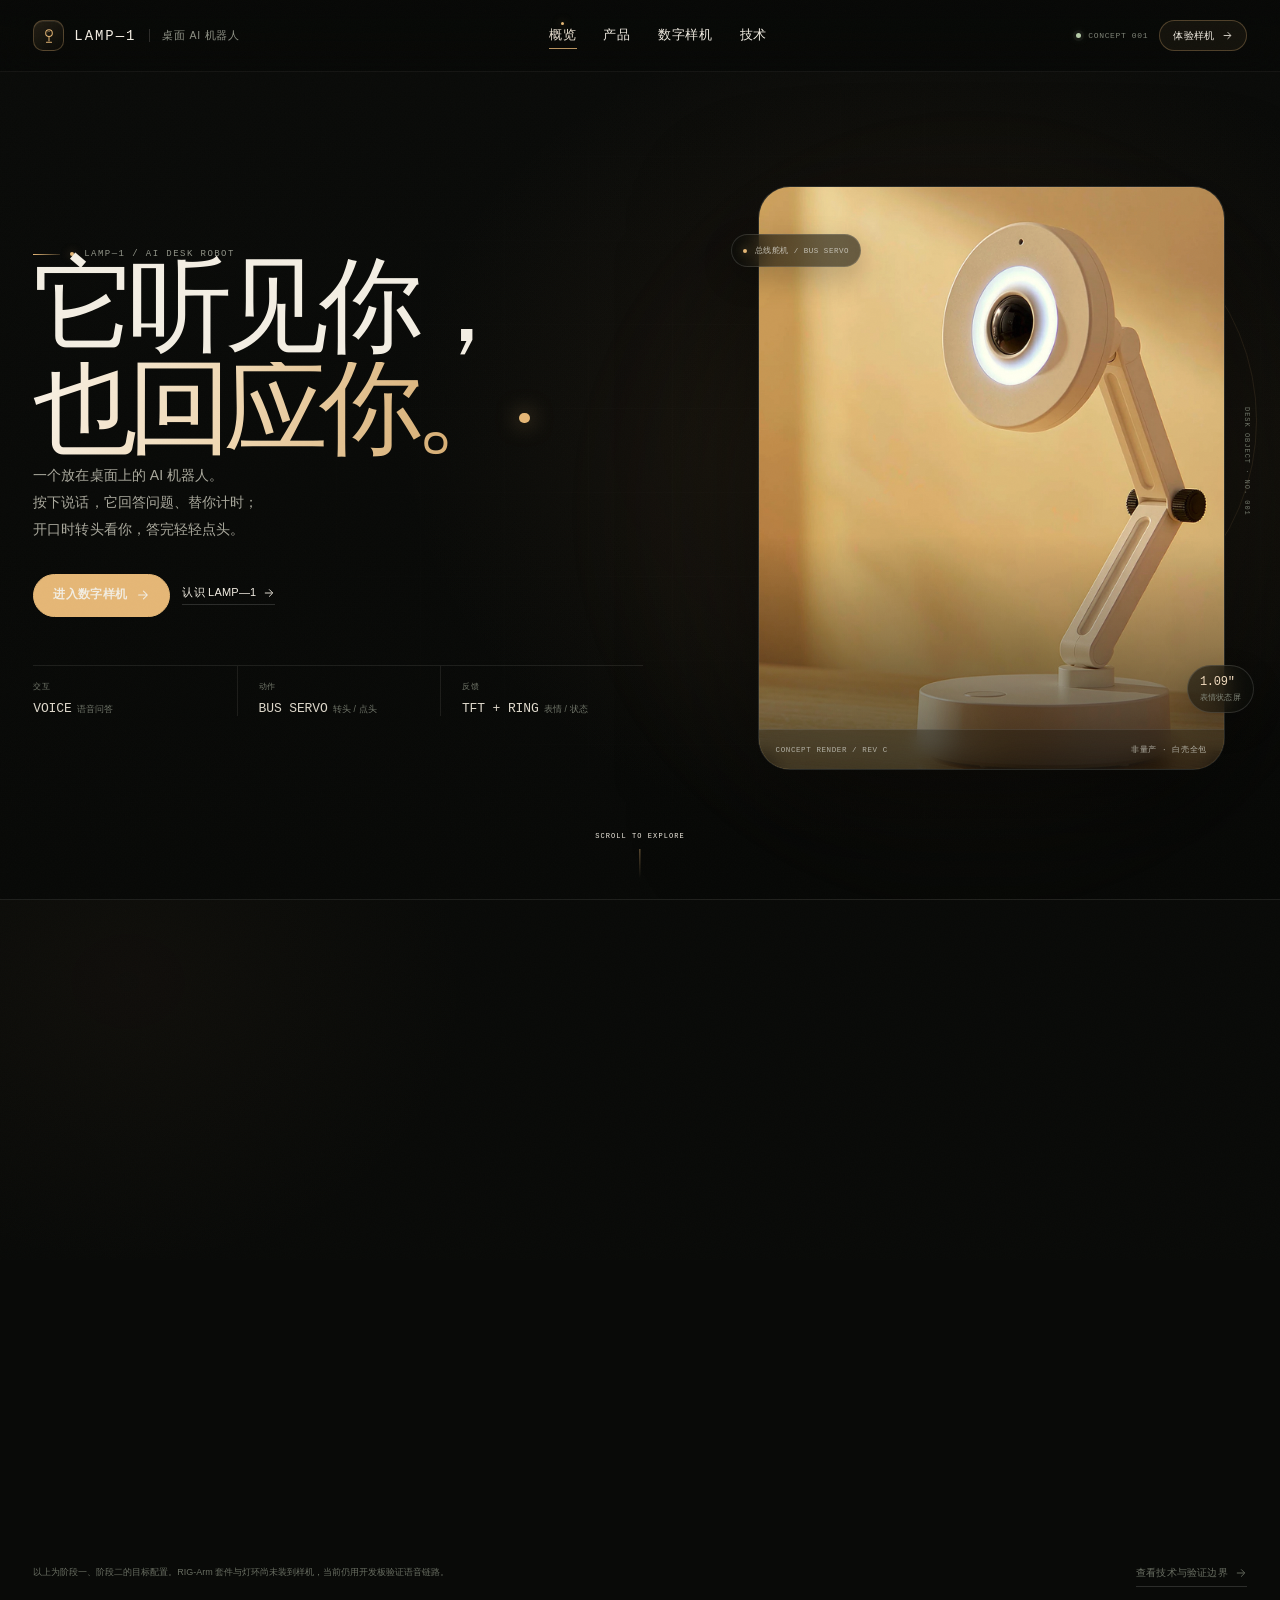
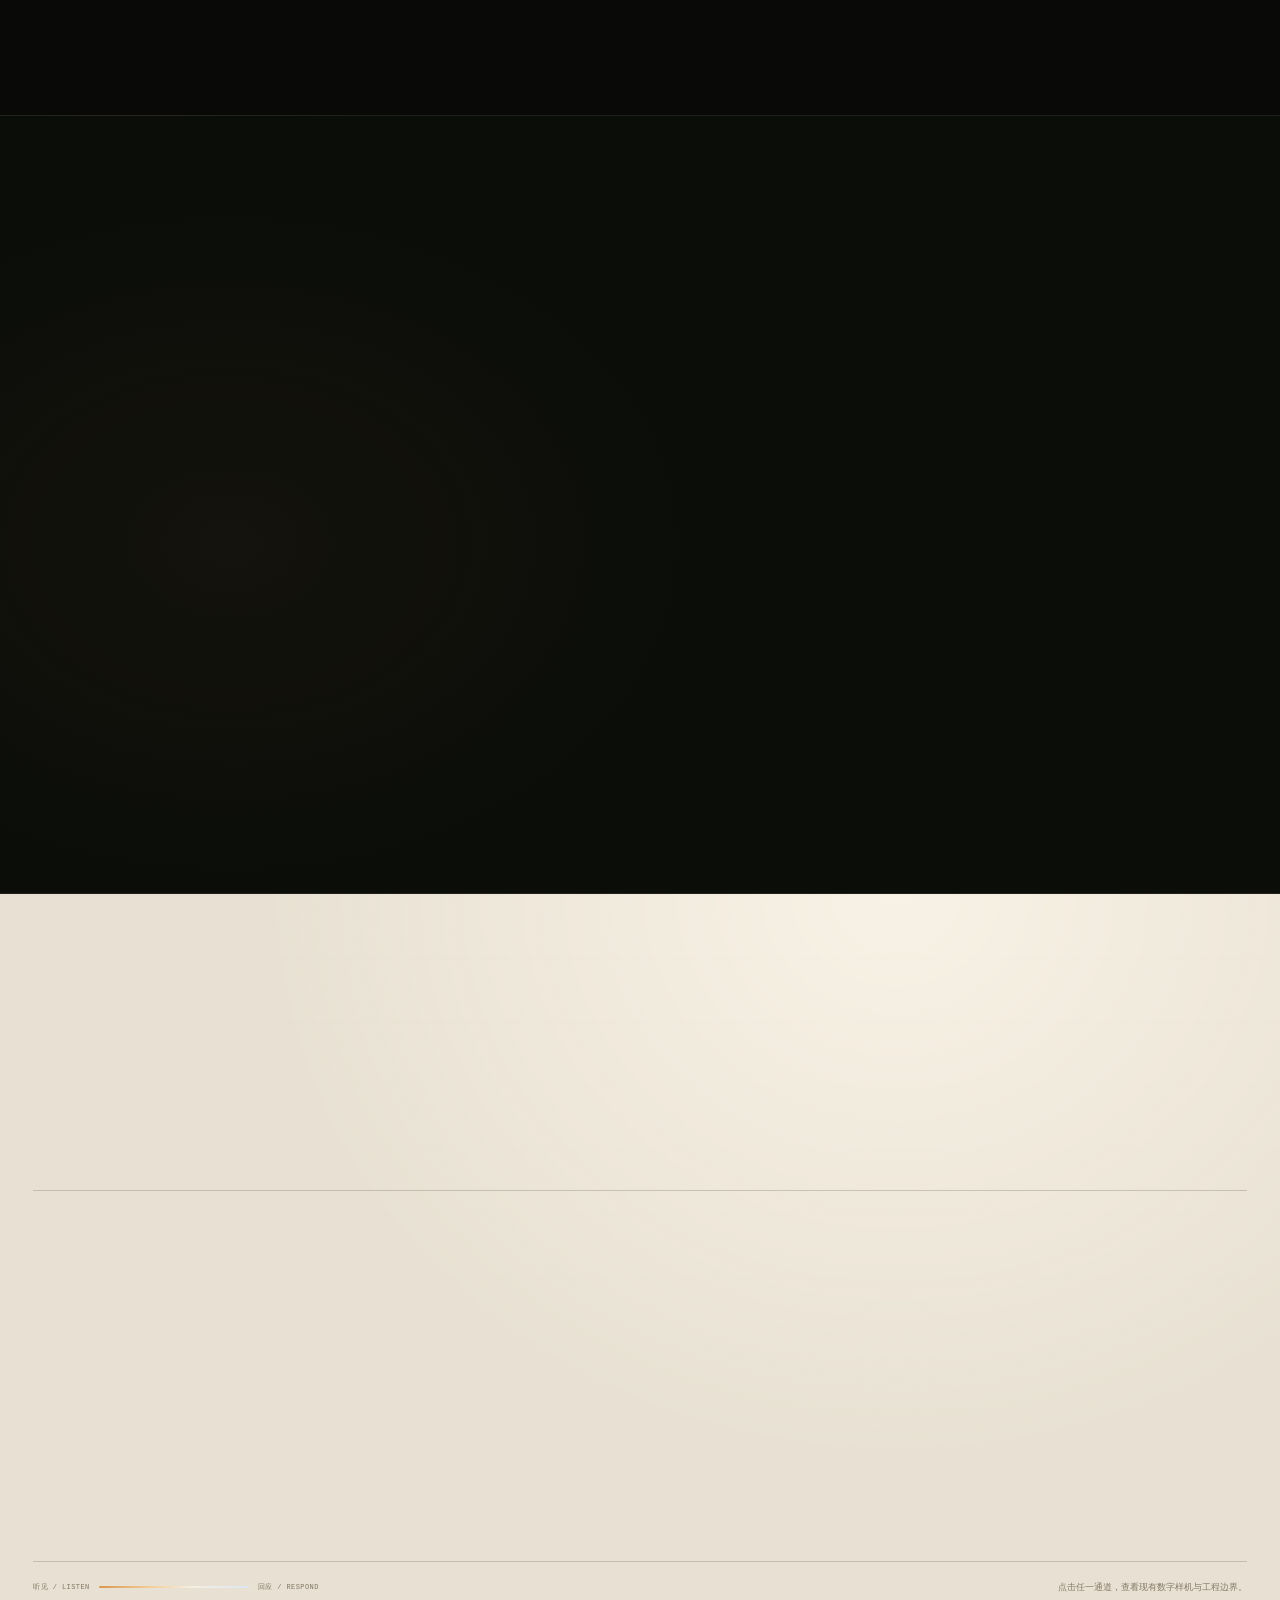
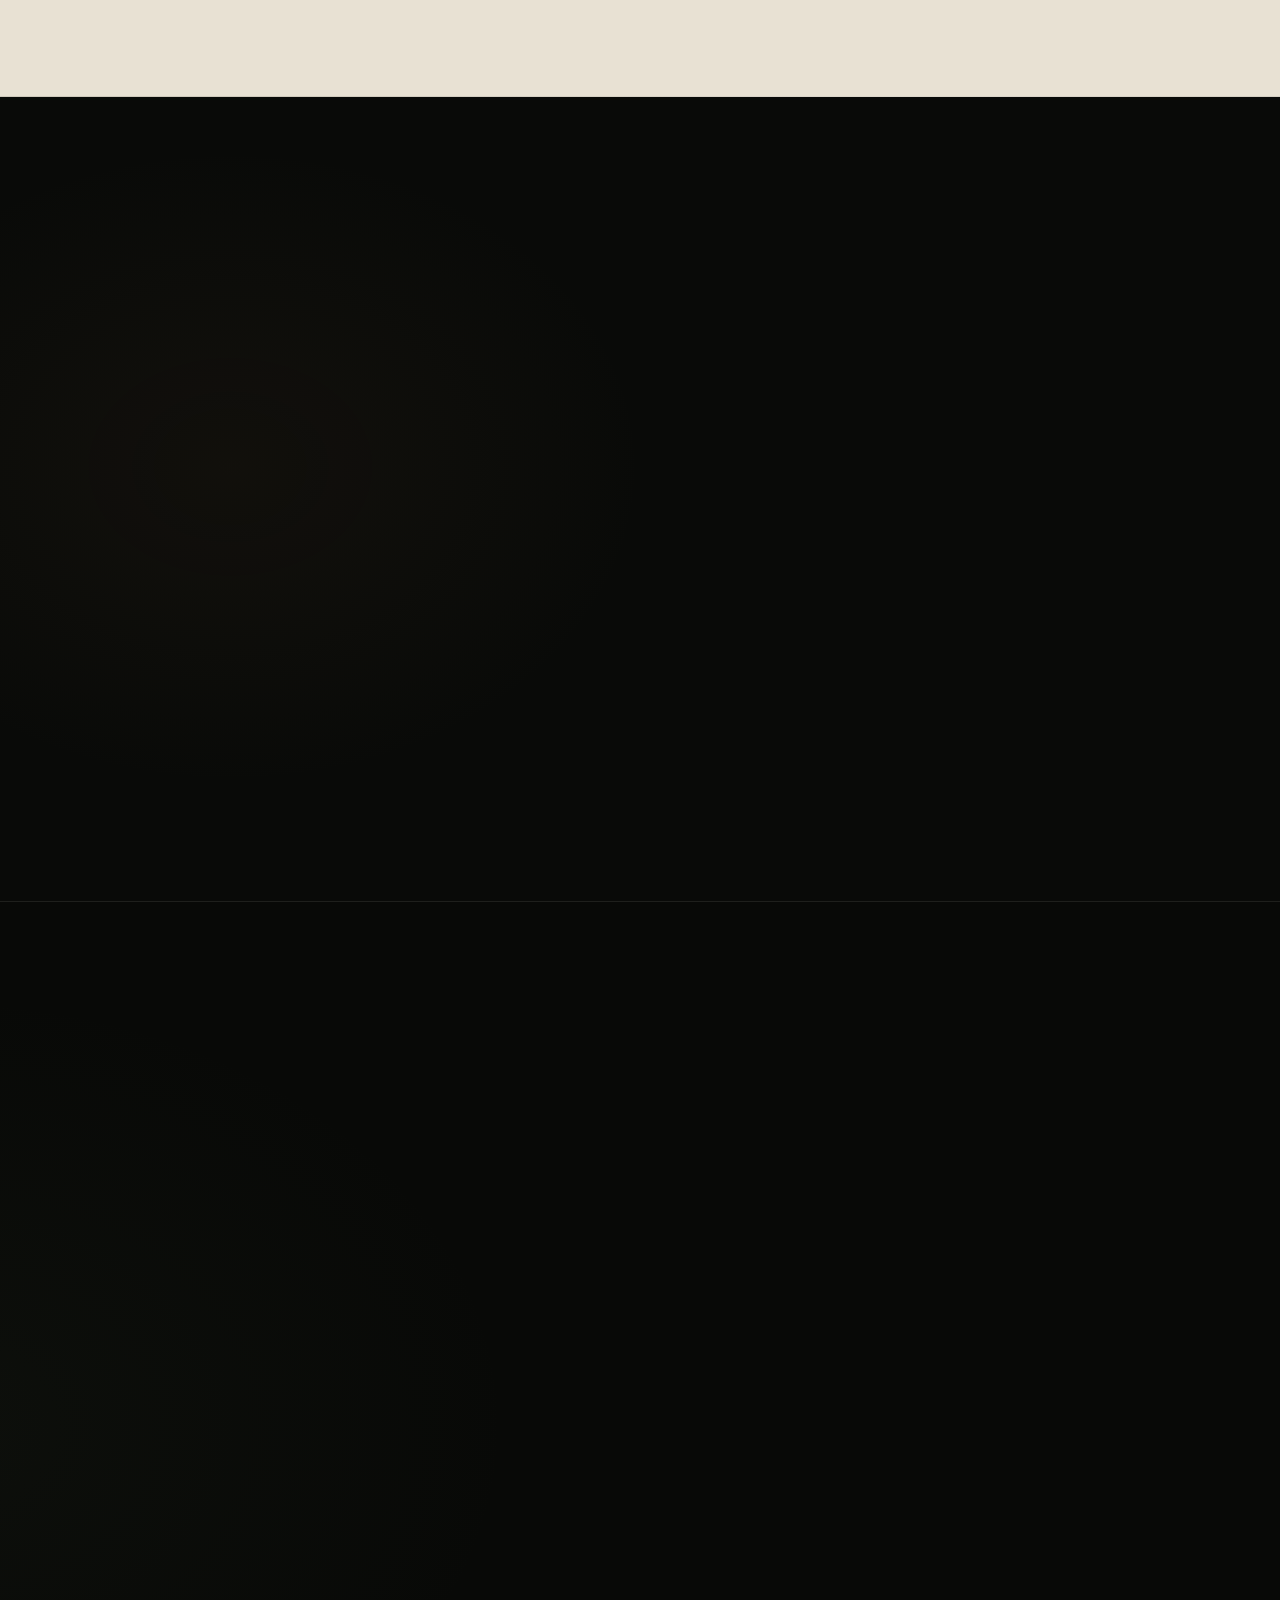
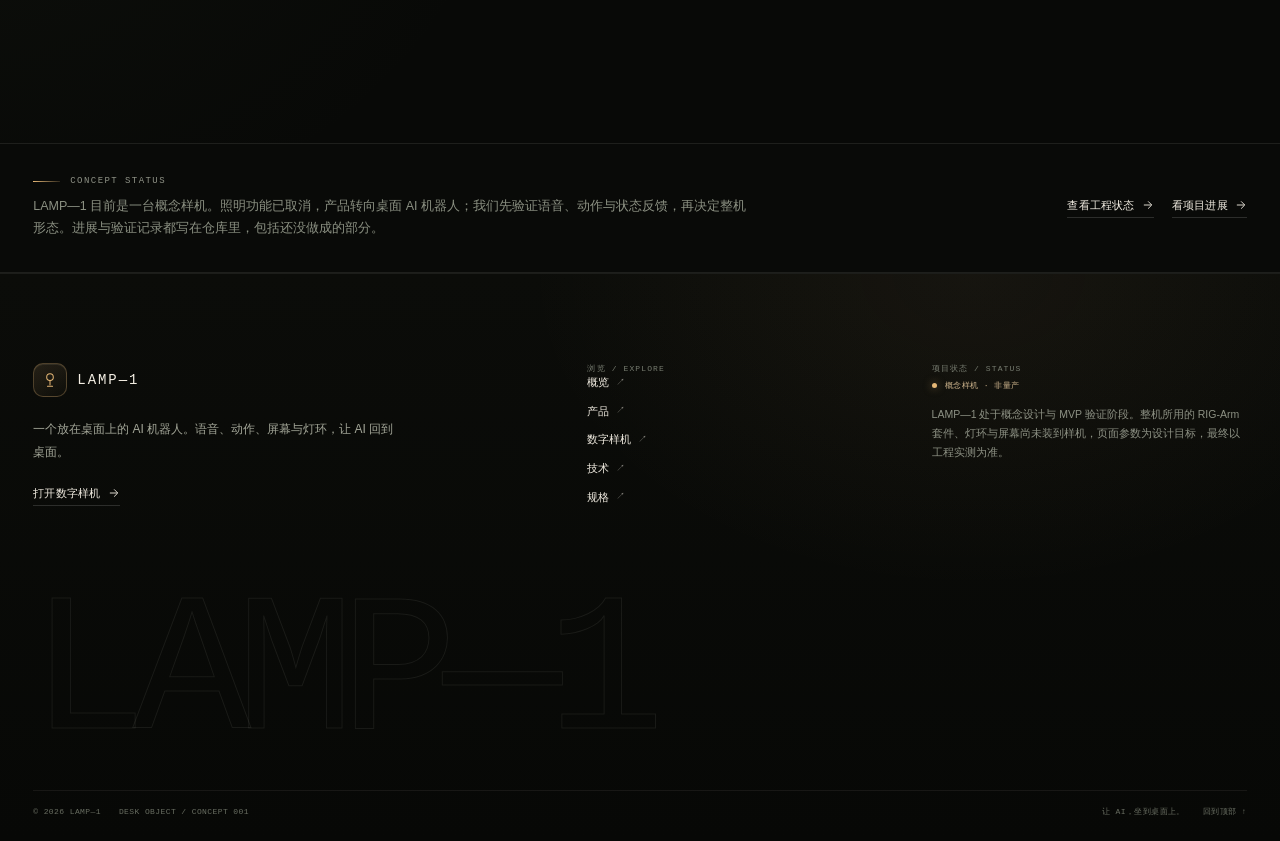
==== commit 403d5b0c: "refactor(web): 移除「记录」页并清理全站导航入口 - 删除 web/mvp.html（导航 05 / FIELD RECORD 整页） - 概览 / 产品 / 数字样机 / 技术 四页移" ====
--- a/web/index.html
+++ b/web/index.html
@@ -39,7 +39,6 @@
       <a href="product.html">产品</a>
       <a href="simulator.html">数字样机</a>
       <a href="technology.html">技术</a>
-      <a href="mvp.html">记录</a>
     </nav>
 
     <div class="site-actions">
@@ -61,7 +60,6 @@
         <a href="product.html">产品 <span>02 / THE OBJECT</span></a>
         <a href="simulator.html">数字样机 <span>03 / DIGITAL TWIN</span></a>
         <a href="technology.html">技术 <span>04 / ENGINEERING</span></a>
-        <a href="mvp.html">记录 <span>05 / FIELD RECORD</span></a>
       </nav>
       <div class="site-menu__foot">
         <p>一个会听、会答、会动的桌面机器人。<br>概念样机 001 · 非量产</p>
@@ -357,9 +355,6 @@
         <a class="site-text-link" href="technology.html#status">查看工程状态
           <svg viewBox="0 0 16 16" fill="none" aria-hidden="true"><path d="M3 8h9M8.5 3.5 13 8l-4.5 4.5" stroke="currentColor" stroke-width="1.2" stroke-linecap="round" stroke-linejoin="round"/></svg>
         </a>
-        <a class="site-text-link" href="mvp.html">查看台架记录
-          <svg viewBox="0 0 16 16" fill="none" aria-hidden="true"><path d="M3 8h9M8.5 3.5 13 8l-4.5 4.5" stroke="currentColor" stroke-width="1.2" stroke-linecap="round" stroke-linejoin="round"/></svg>
-        </a>
         <a class="site-text-link" href="https://github.com/ZhouXiaoShan499/Studylamp" target="_blank" rel="noopener">看项目进展
           <svg viewBox="0 0 16 16" fill="none" aria-hidden="true"><path d="M3 8h9M8.5 3.5 13 8l-4.5 4.5" stroke="currentColor" stroke-width="1.2" stroke-linecap="round" stroke-linejoin="round"/></svg>
         </a>
@@ -397,7 +392,6 @@
         <a href="product.html">产品 <span class="arrow">↗</span></a>
         <a href="simulator.html">数字样机 <span class="arrow">↗</span></a>
         <a href="technology.html">技术 <span class="arrow">↗</span></a>
-        <a href="mvp.html">记录 <span class="arrow">↗</span></a>
         <a href="technology.html#specs">规格 <span class="arrow">↗</span></a>
       </div>
 
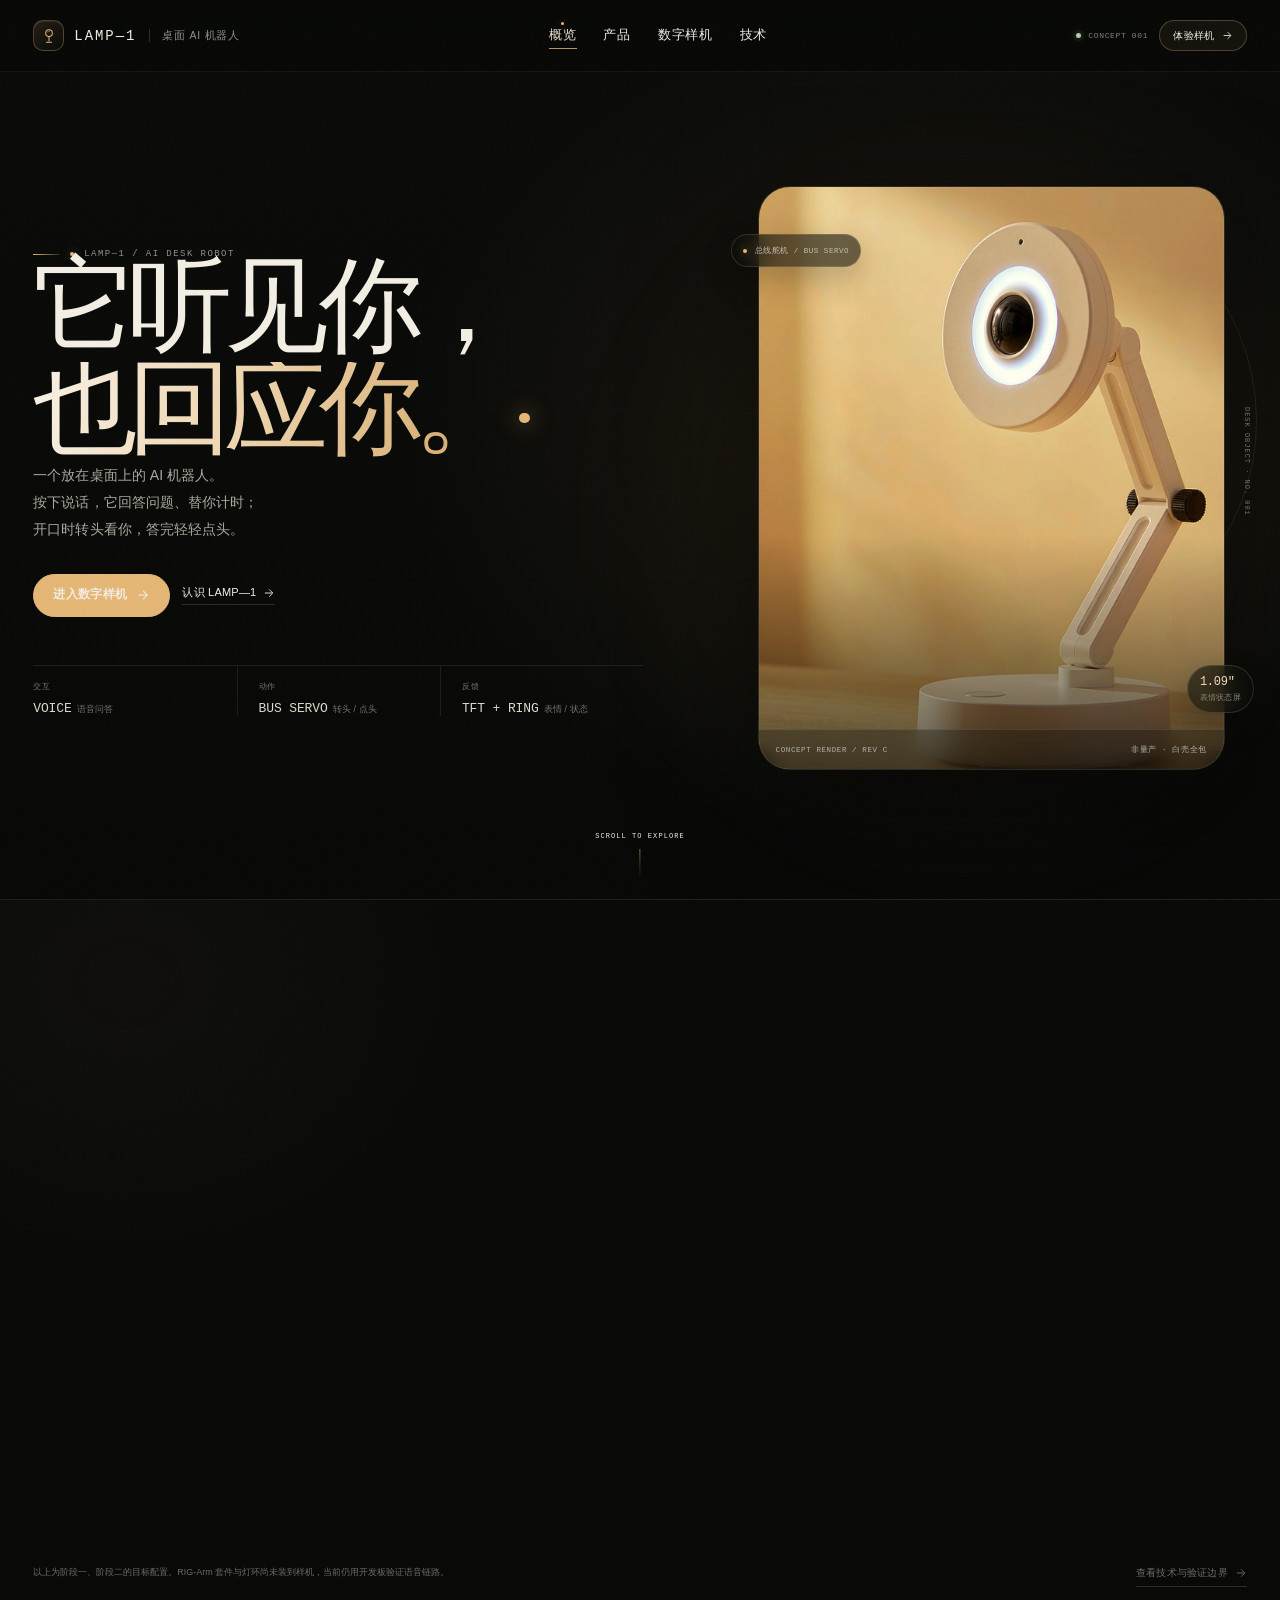
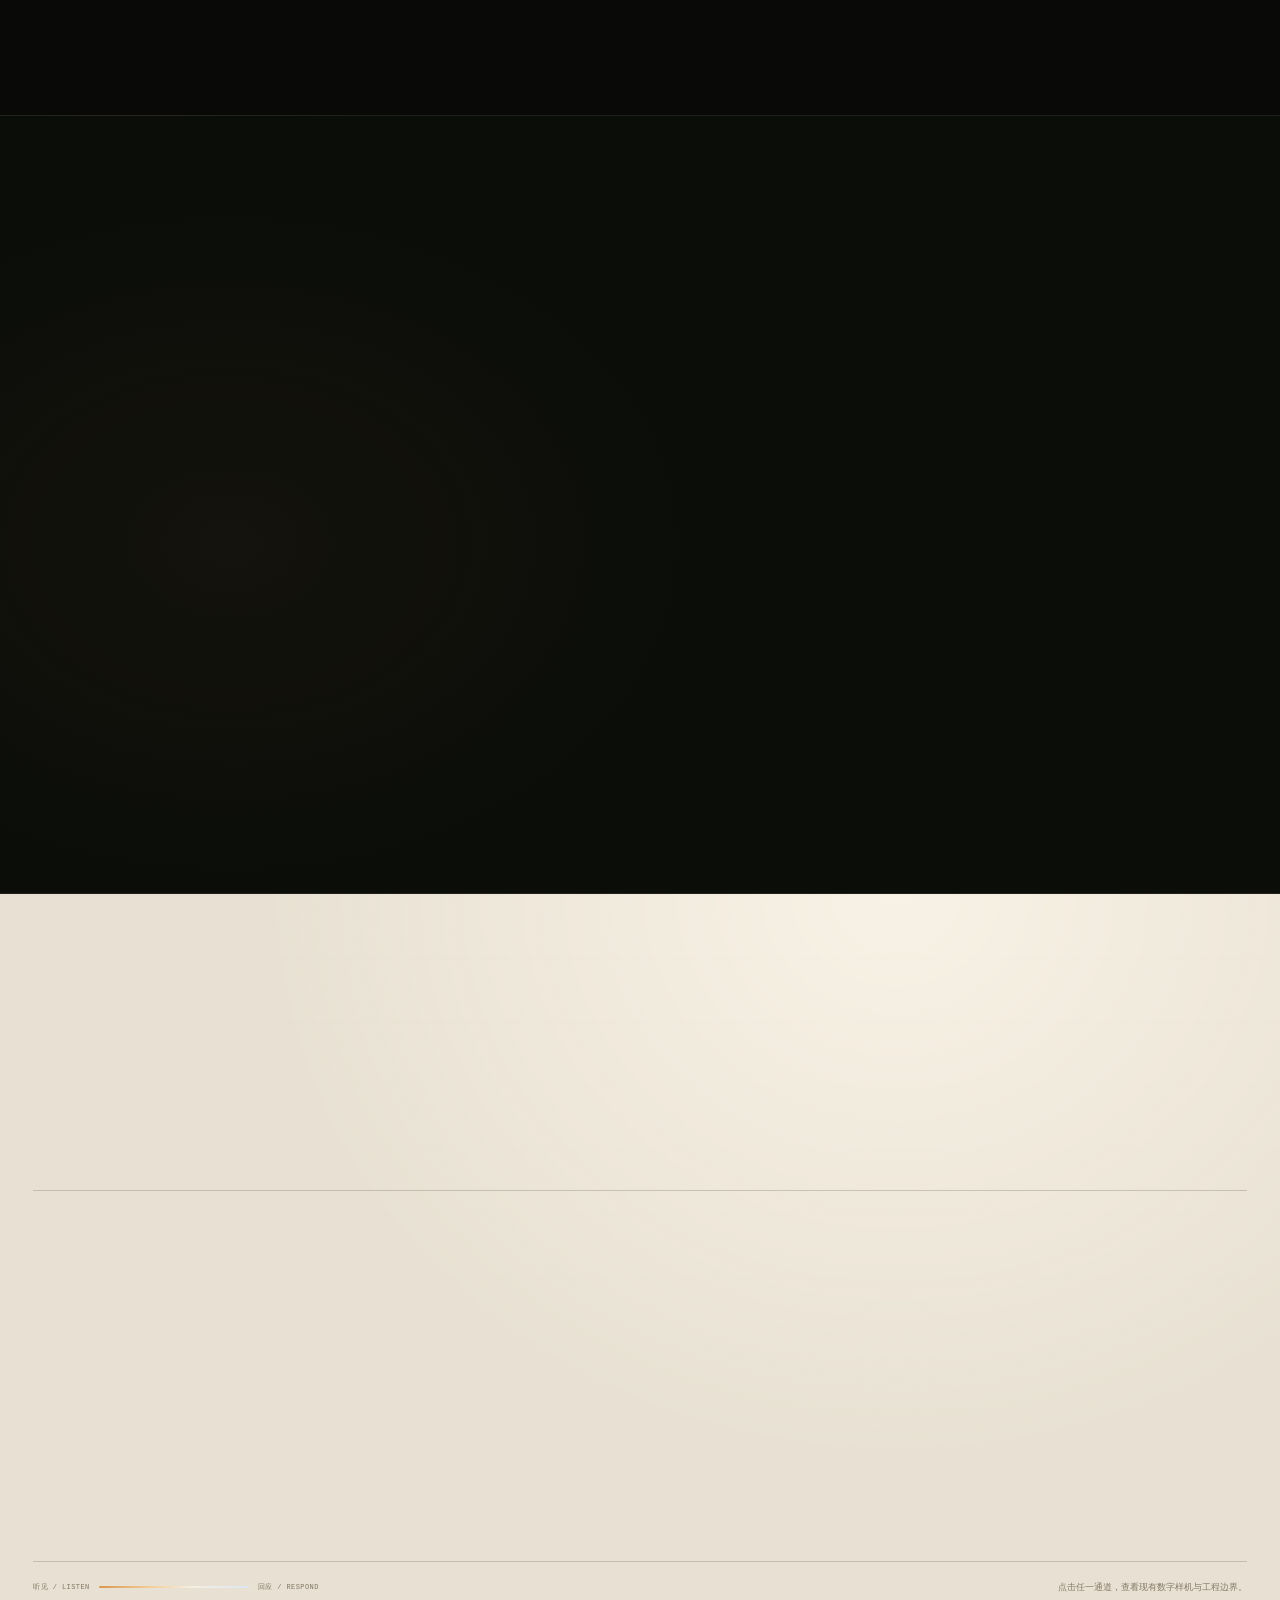
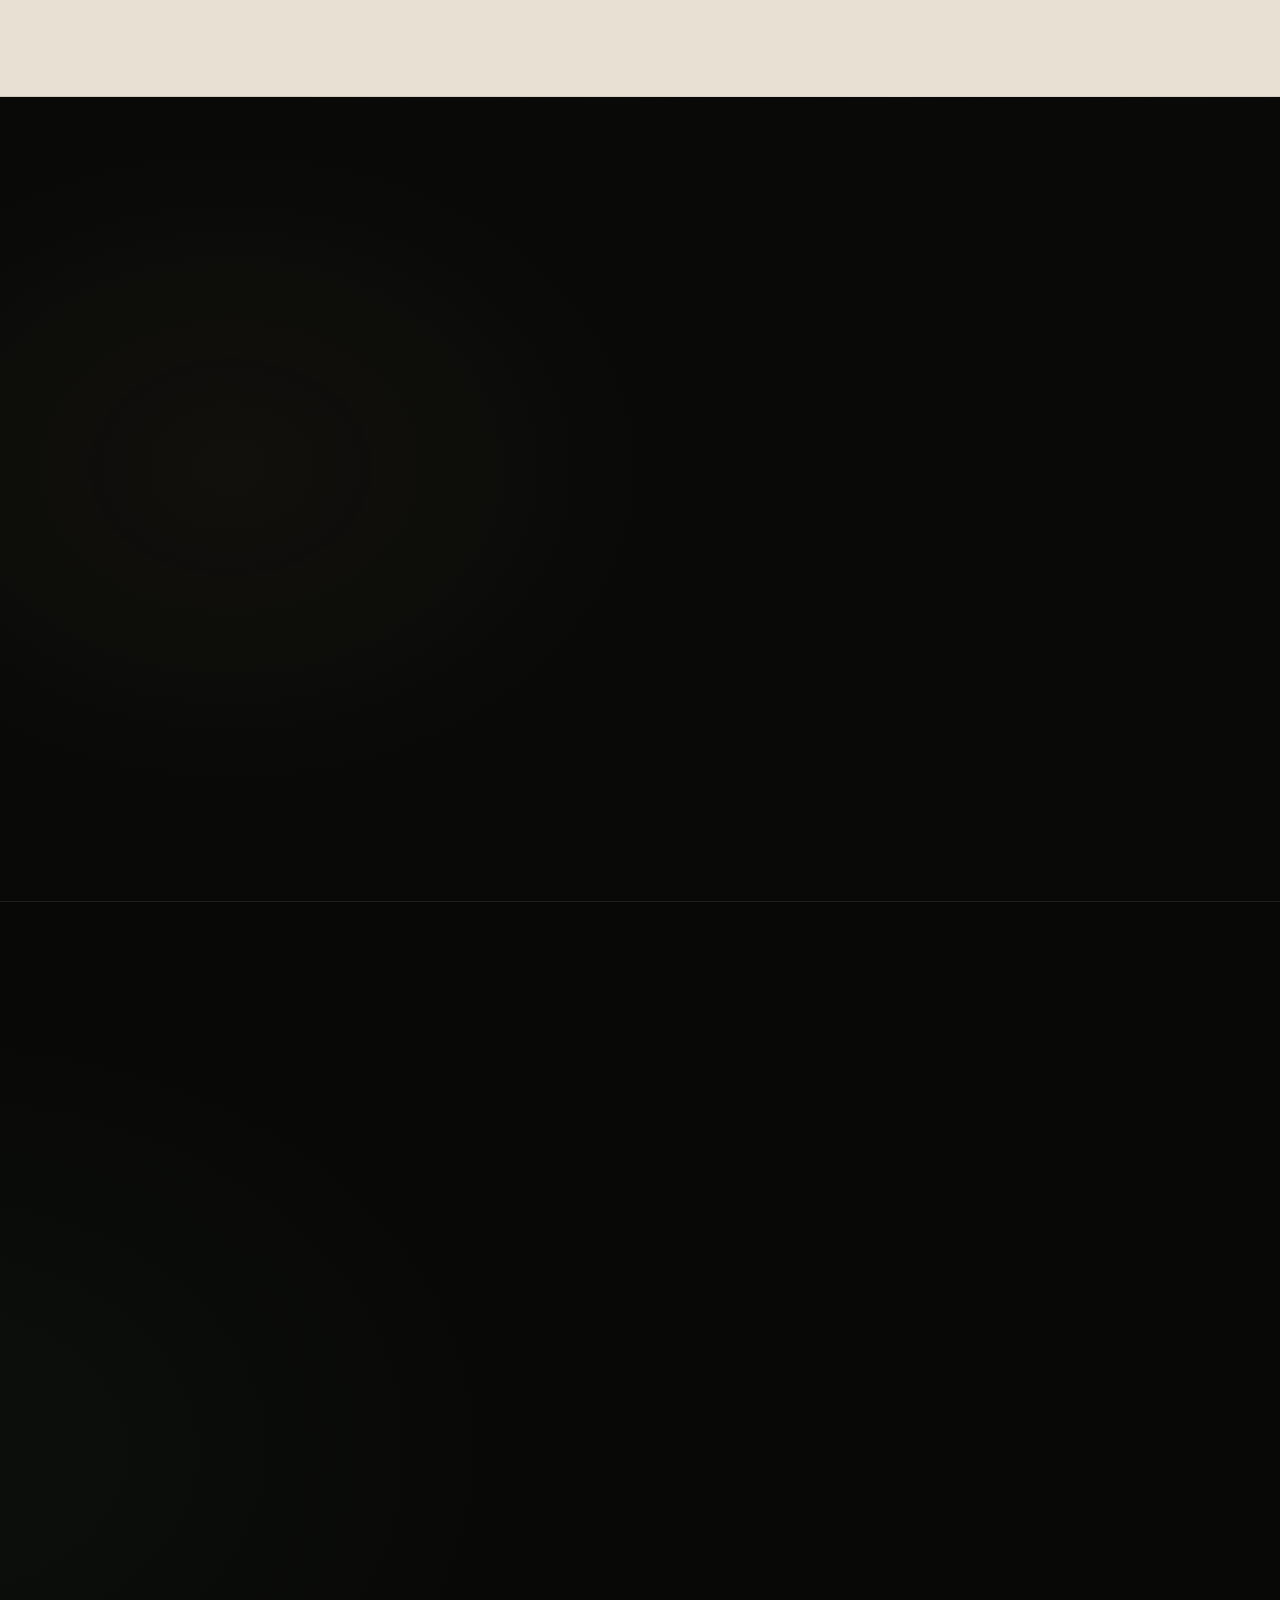
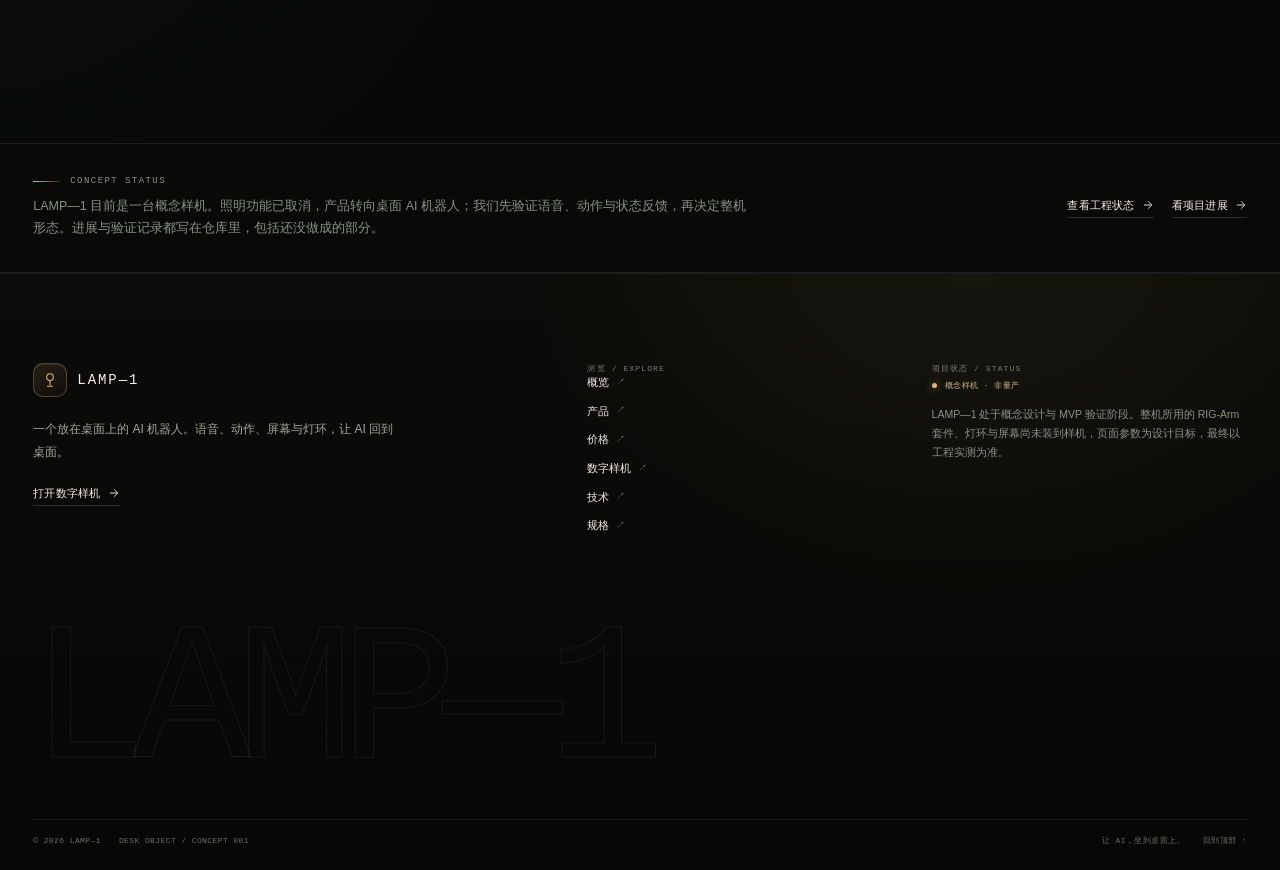
==== commit 19d7f2ec: "feat(site): add consumer pricing and keep BOM internal - add target retail price ¥599, included item" ====
--- a/web/index.html
+++ b/web/index.html
@@ -390,6 +390,7 @@
         <h3>浏览 / Explore</h3>
         <a href="index.html">概览 <span class="arrow">↗</span></a>
         <a href="product.html">产品 <span class="arrow">↗</span></a>
+        <a href="product.html#pricing">价格 <span class="arrow">↗</span></a>
         <a href="simulator.html">数字样机 <span class="arrow">↗</span></a>
         <a href="technology.html">技术 <span class="arrow">↗</span></a>
         <a href="technology.html#specs">规格 <span class="arrow">↗</span></a>
--- a/web/assets/pages.css
+++ b/web/assets/pages.css
@@ -997,6 +997,93 @@
   line-height:1.95;
 }
 .product-hero__aside .site-actions-row{margin-top:24px}
+.product-hero__price{
+  margin-top:18px;
+  padding-top:13px;
+  border-top:1px solid rgba(30,27,22,.14);
+  color:#5d5345;
+  font-size:10px;
+  line-height:1.6;
+}
+.product-hero__price strong{
+  margin:0 2px;
+  color:#1c1a15;
+  font-family:var(--site-mono);
+  font-size:16px;
+  font-weight:500;
+  letter-spacing:-.02em;
+}
+.product-hero__price span{
+  display:block;
+  margin-top:2px;
+  color:#8a7b64;
+  font-family:var(--site-mono);
+  font-size:7.5px;
+  letter-spacing:.03em;
+}
+/* PRODUCT / price band */
+.product-price{
+  position:relative;
+  overflow:hidden;
+  padding-block:clamp(52px,7vw,92px);
+  border-bottom:1px solid var(--site-line);
+  background:
+    radial-gradient(50% 80% at 20% 20%,rgba(229,183,118,.08),transparent 68%),
+    radial-gradient(60% 80% at 90% 80%,rgba(72,89,62,.08),transparent 72%),
+    #0b0d09;
+}
+.product-price__inner{
+  display:grid;
+  grid-template-columns:minmax(0,.85fr) minmax(0,1.15fr);
+  gap:clamp(30px,6vw,90px);
+  align-items:center;
+}
+.product-price__amount{
+  margin:0;
+  color:#e5b776;
+  font-family:var(--site-mono);
+  font-size:clamp(64px,9vw,118px);
+  font-weight:400;
+  line-height:.88;
+  letter-spacing:-.075em;
+  font-variant-numeric:tabular-nums;
+}
+.product-price__meta{
+  margin-top:14px;
+  color:#cfc8b9;
+  font-family:var(--site-mono);
+  font-size:9px;
+  letter-spacing:.06em;
+}
+.product-price__note{
+  max-width:400px;
+  margin-top:18px;
+  color:#979b8e;
+  font-size:11.5px;
+  line-height:1.9;
+}
+.product-price__box{padding:clamp(20px,2.6vw,30px);border-radius:18px}
+.product-price__row{padding:13px 0;border-bottom:1px solid var(--site-line)}
+.product-price__row:first-child{padding-top:0}
+.product-price__row span{
+  display:block;
+  color:#7c8174;
+  font-family:var(--site-mono);
+  font-size:7.2px;
+  letter-spacing:.09em;
+}
+.product-price__row p{margin-top:7px;color:#d7d1c4;font-size:11px;line-height:1.75}
+.product-price__actions{display:flex;align-items:center;gap:14px;flex-wrap:wrap;margin-top:18px}
+.product-price__fine{margin-top:12px;color:#6f7467;font-size:8.5px;line-height:1.65}
+@media (max-width:900px){
+  .product-price__inner{grid-template-columns:1fr;gap:26px}
+  .product-price__note{max-width:560px}
+}
+@media (max-width:560px){
+  .product-price__amount{font-size:clamp(60px,18vw,84px)}
+  .product-price__box{padding:18px}
+  .product-price__actions{gap:12px}
+}
 .product-hero__stage{
   position:relative;
   margin:clamp(30px,4.6vw,58px) 0 0;
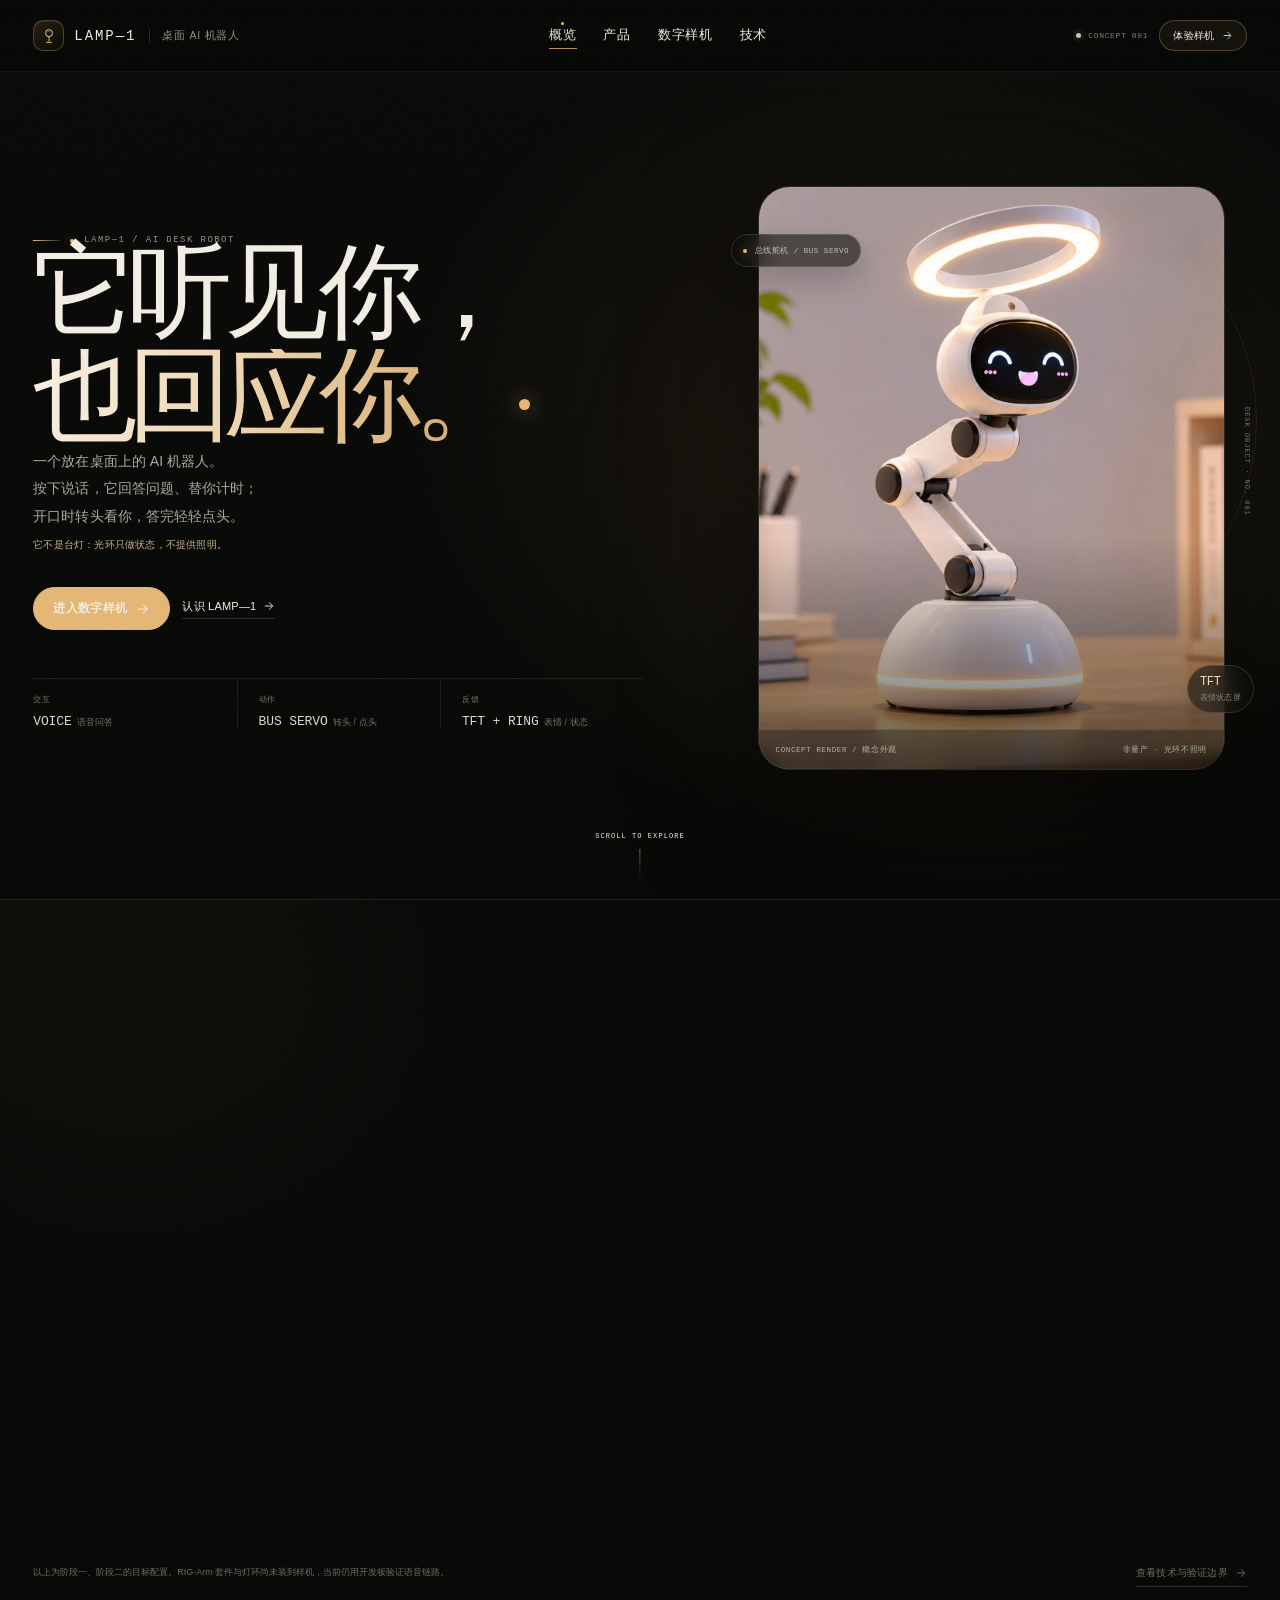
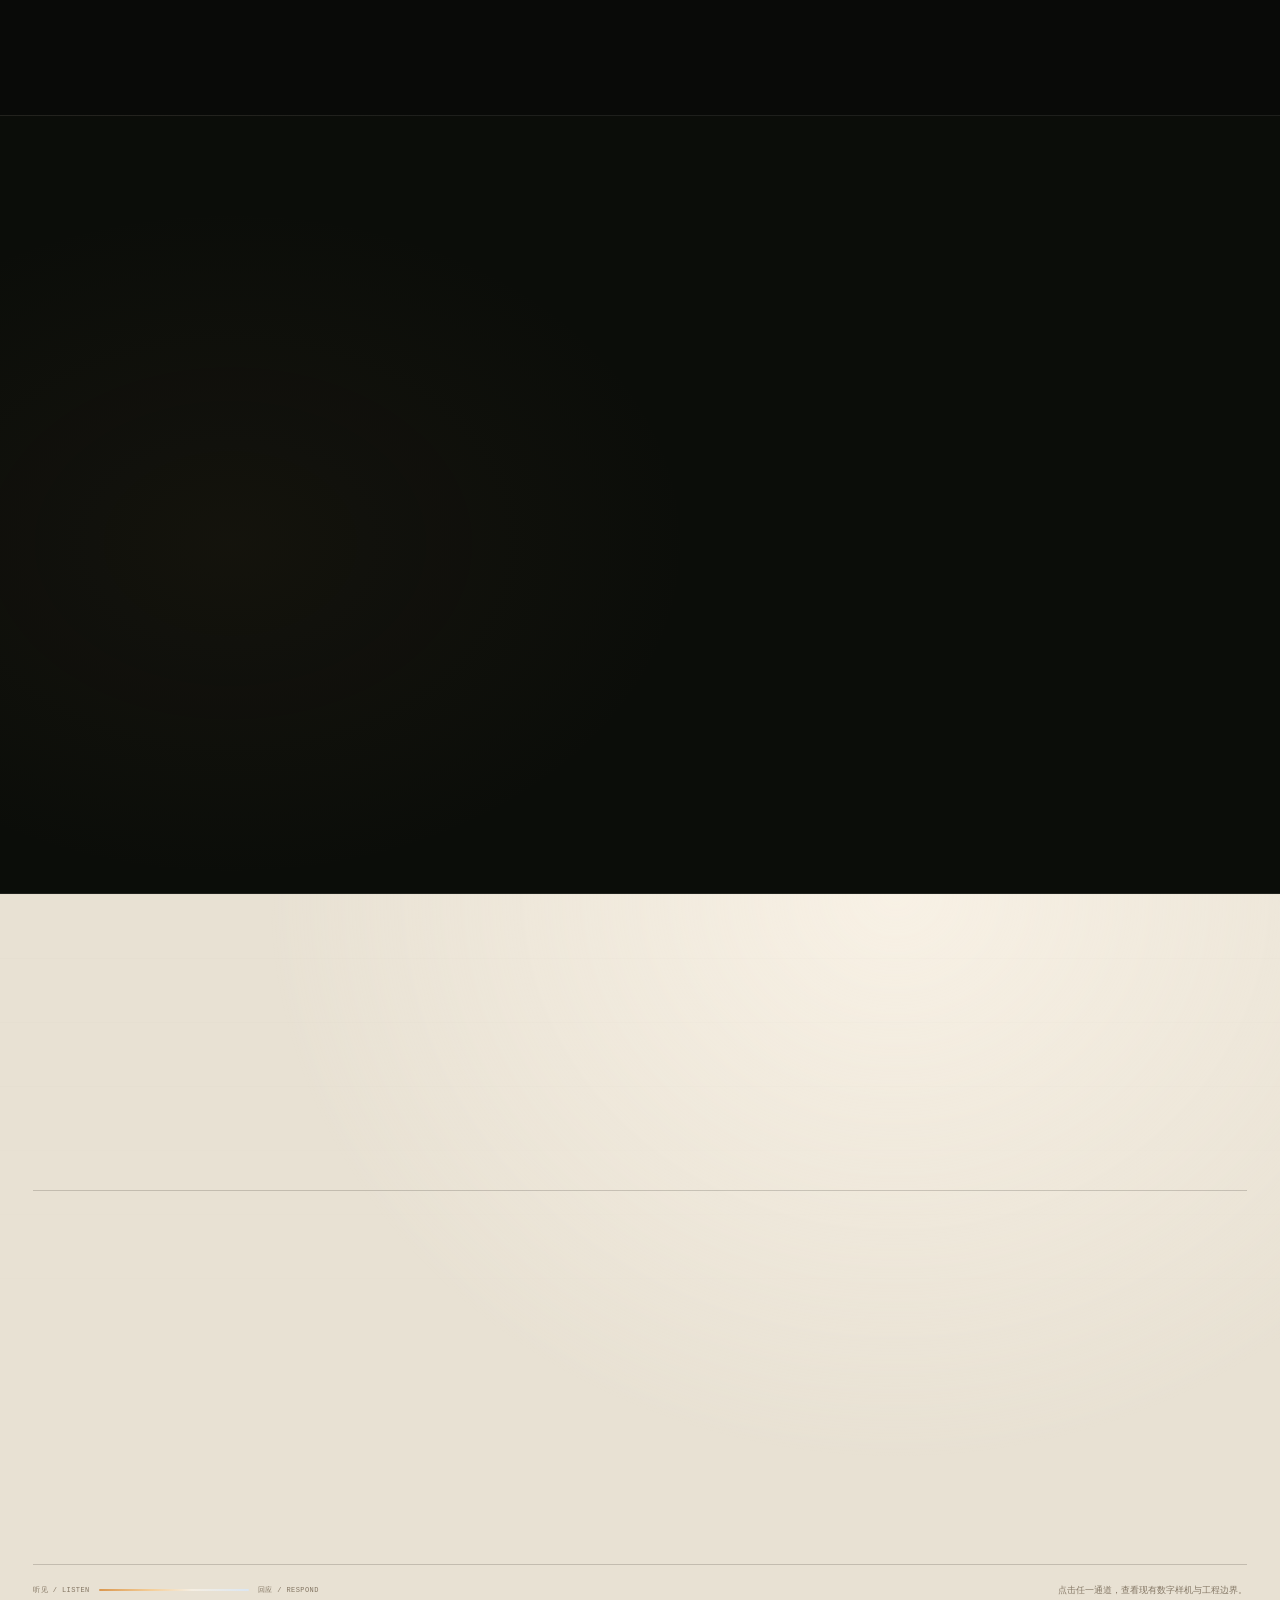
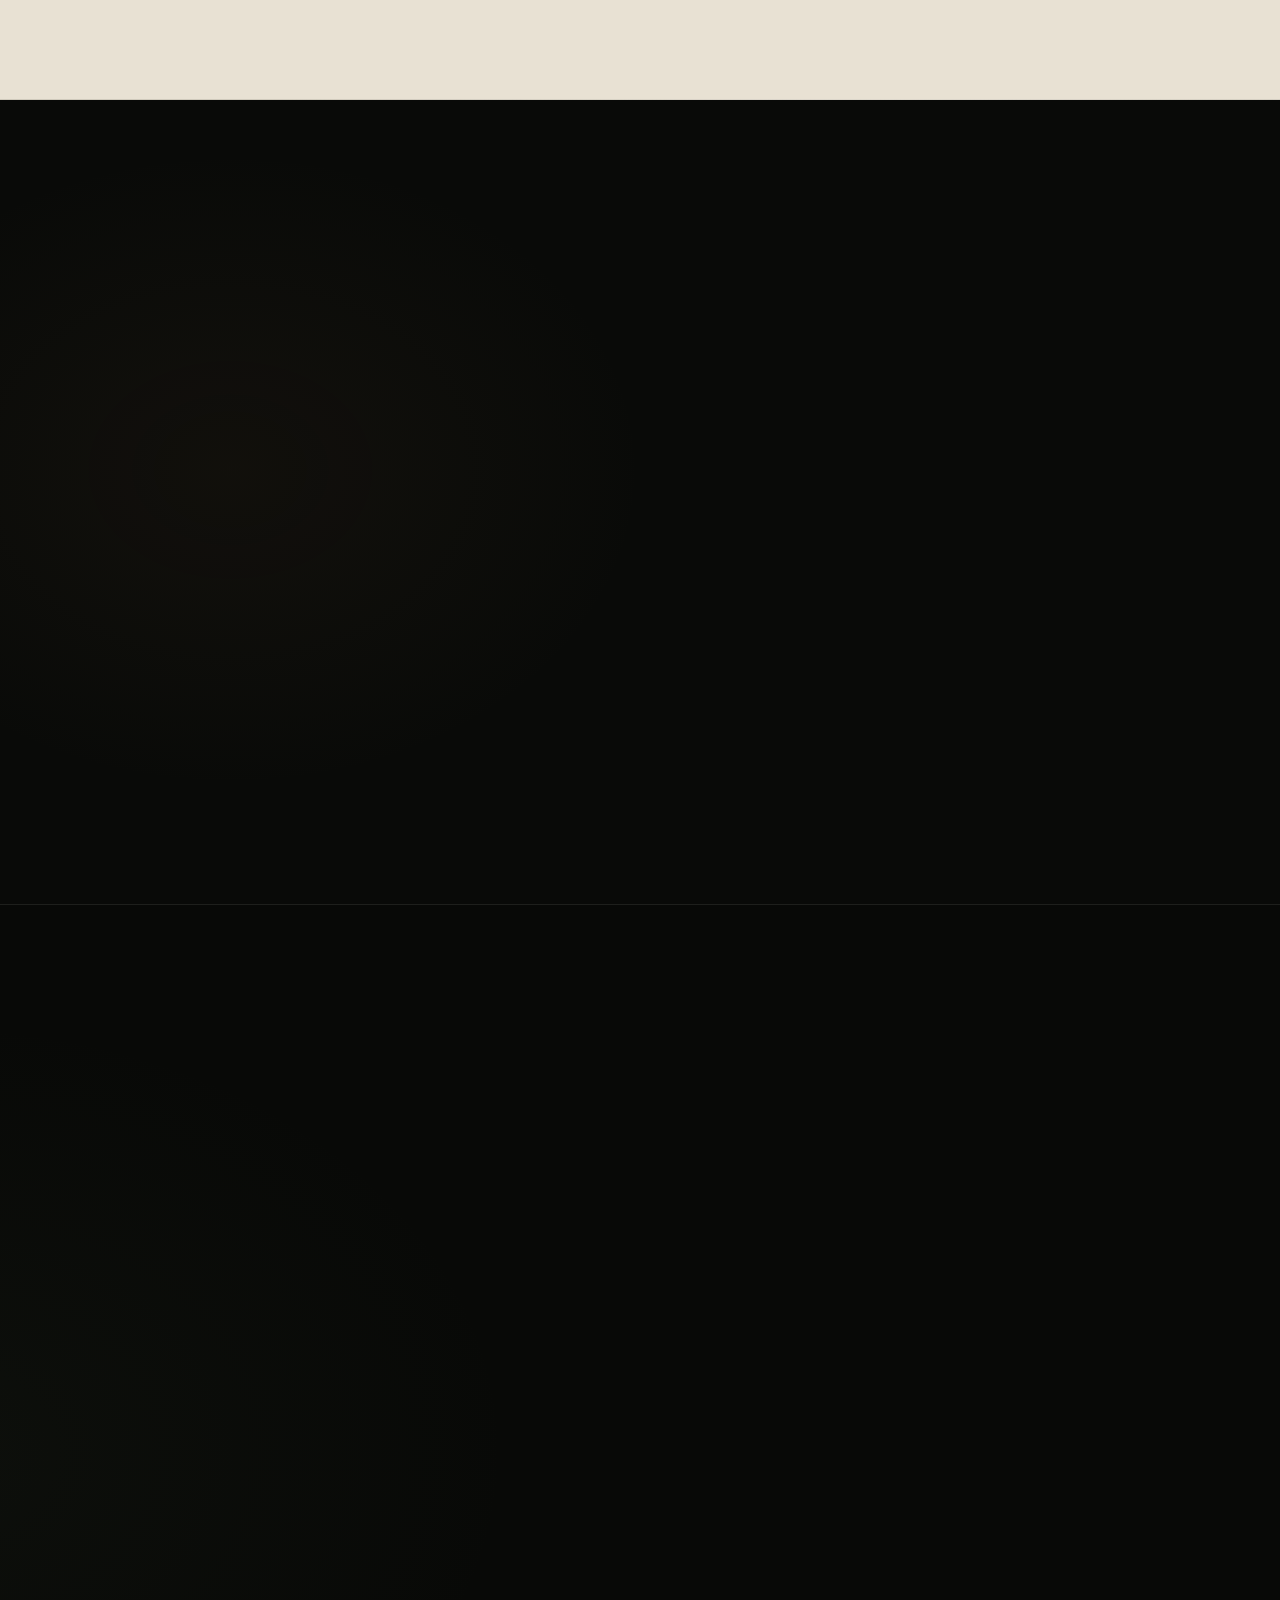
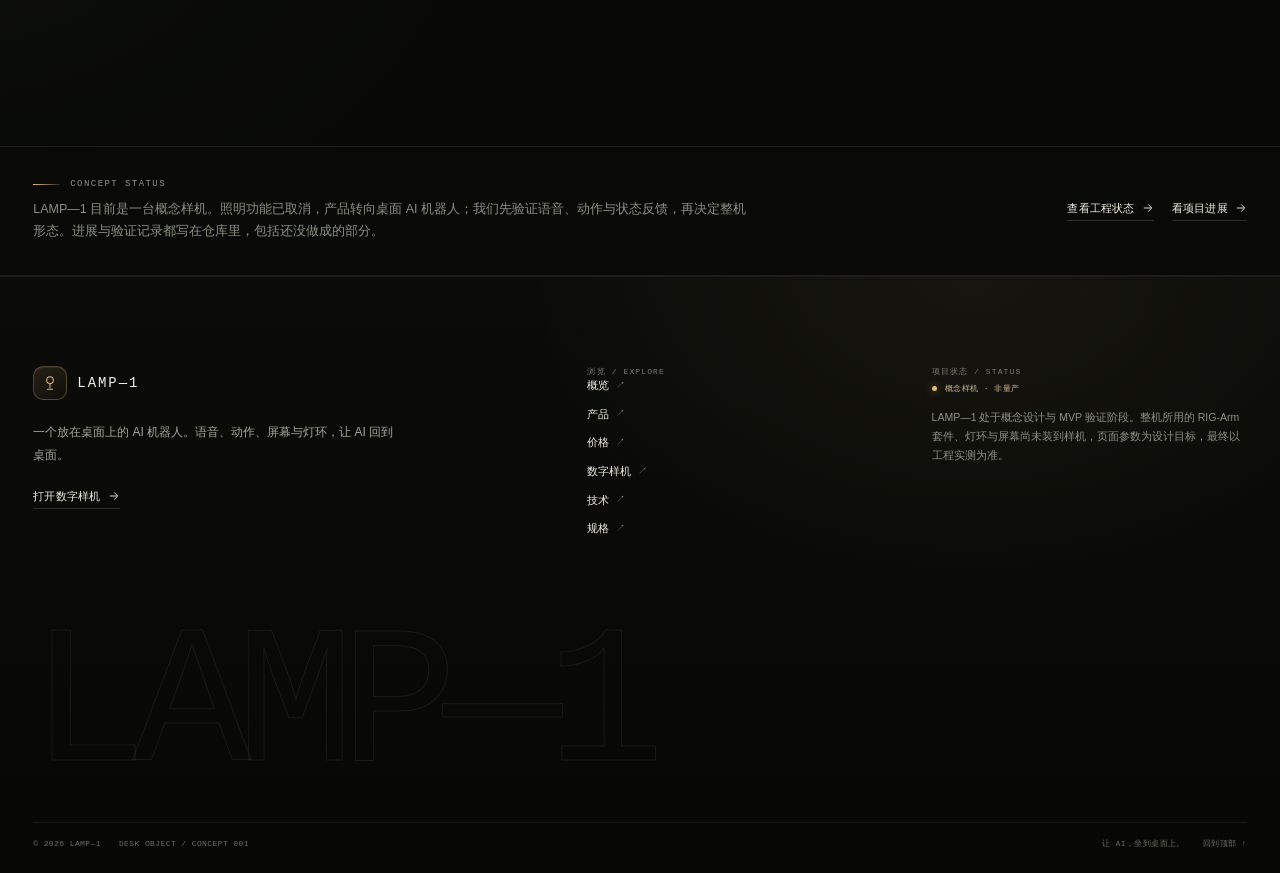
==== commit 3f6f1846: "feat(site): replace product renders with lamp1 concept images - add 4:5, 16:10, 4:3, 2:1 and OG vari" ====
--- a/web/index.html
+++ b/web/index.html
@@ -9,11 +9,11 @@
 <link rel="icon" href="assets/favicon.svg" type="image/svg+xml">
 <link rel="stylesheet" href="assets/site.css">
 <link rel="stylesheet" href="assets/pages.css">
-<link rel="preload" as="image" href="assets/product-hero-revc.webp" type="image/webp">
+<link rel="preload" as="image" href="assets/product-hero-lamp1.webp" type="image/webp">
 <meta property="og:type" content="website">
 <meta property="og:title" content="LAMP—1 · 桌面上会回应的 AI 机器人">
 <meta property="og:description" content="语音问答、点头转头、屏幕表情与状态灯环。一个放在桌面上的 AI 机器人。">
-<meta property="og:image" content="assets/og.jpg">
+<meta property="og:image" content="assets/og-lamp1.jpg">
 <script>document.documentElement.classList.add('js');</script>
 <script src="assets/site.js" defer></script>
 </head>
@@ -80,7 +80,7 @@
       <div class="home-hero__copy">
         <p class="site-kicker"><span class="dot"></span>LAMP—1 / AI DESK ROBOT</p>
         <h1 class="home-hero__title" id="homeTitle">它听见你，<span>也回应你。</span></h1>
-        <p class="home-hero__lead">一个放在桌面上的 AI 机器人。<br>按下说话，它回答问题、替你计时；<br>开口时转头看你，答完轻轻点头。</p>
+        <p class="home-hero__lead">一个放在桌面上的 AI 机器人。<br>按下说话，它回答问题、替你计时；<br>开口时转头看你，答完轻轻点头。<br><span class="home-hero__note">它不是台灯：光环只做状态，不提供照明。</span></p>
         <div class="site-actions-row">
           <a class="site-button site-button--primary" href="simulator.html">
             进入数字样机
@@ -110,14 +110,14 @@
       <div class="home-hero__visual">
         <span class="hero-orbit" aria-hidden="true"></span>
         <figure class="hero-object">
-          <img src="assets/product-hero-revc.webp" width="1200" height="1500" alt="LAMP—1 REV C 整机：白色圆底座、单根立柱、中部黑色摩擦关节、顶部白色圆盘头，正面宽导光环围住黑色凸面视窗，两段平板臂" fetchpriority="high">
+          <img src="assets/product-hero-lamp1.webp" width="1200" height="1500" alt="LAMP—1 白色桌面机器人：头顶悬浮光环、黑色表情屏、双关节臂与半球底座，放在浅色木书桌上" fetchpriority="high">
           <figcaption class="hero-object__caption">
-            <span>CONCEPT RENDER / REV C</span>
-            <span>非量产 · 白壳全包</span>
+            <span>CONCEPT RENDER / 概念外观</span>
+            <span>非量产 · 光环不照明</span>
           </figcaption>
         </figure>
         <span class="hero-float hero-float--top"><span class="mini-dot"></span>总线舵机 / BUS SERVO</span>
-        <span class="hero-float hero-float--bottom"><b>1.09″</b><small>表情状态屏</small></span>
+        <span class="hero-float hero-float--bottom"><b>TFT</b><small>表情状态屏</small></span>
         <span class="hero-side-note" aria-hidden="true">DESK OBJECT · NO. 001</span>
       </div>
     </div>
@@ -155,13 +155,13 @@
         </div>
         <div class="fact">
           <span class="fact__index">A / 03</span>
-          <strong>1.09<em>″</em></strong>
+          <strong class="fact__long">TFT</strong>
           <p>TFT 状态屏<br>表情与计时</p>
         </div>
         <div class="fact">
           <span class="fact__index">A / 04</span>
-          <strong class="fact__long">48<em>mm</em></strong>
-          <p>WS2812B 灯环<br>只做状态反馈</p>
+          <strong class="fact__long">光环</strong>
+          <p>状态光环<br>只做状态反馈</p>
         </div>
       </div>
 
@@ -178,7 +178,7 @@
     <div class="site-wrap motion-feature__inner">
       <div class="motion-feature__media" data-reveal>
         <div class="motion-media site-media">
-          <img src="assets/head-revc.webp" width="1024" height="1280" loading="lazy" alt="LAMP—1 REV C 头部与两段平板臂：白色圆盘头正面是宽导光环与黑色凸面视窗，顶部一颗小摄像头，中段是黑色摩擦关节" style="object-position:50% 26%">
+          <img src="assets/head-lamp1.webp" width="1024" height="1280" loading="lazy" alt="LAMP—1 头部与双关节臂：圆角白壳、悬浮状态光环、黑色表情屏">
           <span class="site-media-label motion-media__label"><span class="mini-dot"></span>HEAD / SERVO JOINT</span>
           <span class="motion-annotation motion-annotation--tilt">PITCH<br><b>点头</b></span>
           <span class="motion-annotation motion-annotation--pan">YAW<br><b>转头</b></span>
@@ -237,7 +237,7 @@
           <span class="recipe-card__index">03 / FACE &amp; RING</span>
           <span class="recipe-orb recipe-orb--rest" aria-hidden="true"></span>
           <span class="recipe-card__name">屏幕与灯环<small>状态一眼可见</small></span>
-          <span class="recipe-card__meta">1.09″ TFT <i>·</i> 48mm</span>
+          <span class="recipe-card__meta">TFT <i>·</i> 悬浮光环</span>
           <span class="recipe-card__desc">聆听、思考、回答与计时各有表情；灯环只提示状态，不承担照明。</span>
           <span class="recipe-arrow" aria-hidden="true">↗</span>
         </a>
@@ -262,7 +262,7 @@
     <div class="site-wrap voice-feature__inner">
       <div class="voice-feature__media" data-reveal>
         <div class="site-media voice-media">
-          <img src="assets/base-revc.webp" width="1000" height="500" loading="lazy" alt="LAMP—1 REV C 底座与桌面：白色圆底座上一个圆形按键，立柱从底座右侧升起">
+          <img src="assets/base-lamp1.webp" width="1000" height="500" loading="lazy" alt="LAMP—1 底座与双关节臂特写：白色半球底座、两段机械臂、黑色关节">
           <span class="site-media-label voice-media__label"><span class="mini-dot"></span>VOICE LOOP / PTT</span>
           <div class="voice-wave" aria-hidden="true">
             <svg viewBox="0 0 120 80" fill="none">
@@ -324,12 +324,12 @@
   <section class="site-section sim-cta-section" aria-labelledby="simCtaTitle">
     <div class="site-wrap">
       <div class="sim-cta" data-reveal>
-        <img class="sim-cta__bg" src="assets/product-wide-revc.webp" width="1600" height="1000" loading="lazy" alt="LAMP—1 REV C 整机场景：白色圆盘头亮着宽导光环，两段平板臂与中部摩擦关节，放在浅色木书桌上">
+        <img class="sim-cta__bg" src="assets/product-wide-lamp1.webp" width="1600" height="1000" loading="lazy" alt="LAMP—1 整机场景：白色机器人、悬浮光环、黑色表情屏、双关节臂与半球底座，放在浅色木书桌上">
         <div class="sim-cta__shade" aria-hidden="true"></div>
         <div class="sim-cta__content">
           <p class="site-kicker">05 / INTERACTIVE TWIN</p>
           <h2 class="site-title" id="simCtaTitle">现在，让它<br>回应你一次。</h2>
-          <p>打开 REV C 整机数字样机：让摄像头发现你、转动双舵机，或进入语音仿真，看看一句话如何变成回答与动作。</p>
+          <p>打开整机数字样机：让摄像头发现你、转动双舵机，或进入语音仿真，看看一句话如何变成回答与动作。</p>
           <div class="site-actions-row">
             <a class="site-button site-button--primary" href="simulator.html">打开数字样机
               <svg viewBox="0 0 16 16" fill="none" aria-hidden="true"><path d="M3 8h9M8.5 3.5 13 8l-4.5 4.5" stroke="currentColor" stroke-width="1.2" stroke-linecap="round" stroke-linejoin="round"/></svg>
--- a/web/assets/pages.css
+++ b/web/assets/pages.css
@@ -98,6 +98,14 @@
   font-size:14px;
   line-height:1.95;
   letter-spacing:.005em;
+}
+.home-hero__note{
+  display:inline-block;
+  margin-top:7px;
+  color:#c9b28d;
+  font-size:10px;
+  line-height:1.6;
+  letter-spacing:.02em;
 }
 .hero-facts{
   display:grid;
@@ -432,7 +440,7 @@
   overflow:hidden;
   border-radius:clamp(20px,2.6vw,30px);
 }
-.motion-media img{object-position:50% 44%}
+.motion-media img{object-position:50% 0%}
 .motion-media__label{left:17px;top:16px}
 .motion-annotation{
   position:absolute;z-index:3;
@@ -1557,7 +1565,7 @@
 }
 .product-motion__media img{
   width:100%;height:100%;object-fit:cover;
-  object-position:50% 43%;
+  object-position:50% 0%;
   filter:saturate(.9) brightness(.94);
 }
 .product-motion__media::after{
@@ -1659,7 +1667,7 @@
   font-size:6.5px;
   letter-spacing:.06em;
 }
-.control-callout--button{left:30%;top:56%}
+.control-callout--button{left:45%;top:74%}
 .product-control__copy .key-grid{border-top:1px solid var(--site-line)}
 .key-grid > div{
   display:grid;
@@ -1699,7 +1707,7 @@
 @media (max-width:560px){
   .product-control__media{aspect-ratio:1.32}
   .product-control__media img{object-position:43% 46%}
-  .control-callout--button{left:31%;top:55%}
+  .control-callout--button{left:44%;top:72%}
   .key-grid > div{grid-template-columns:42px 48px 1fr;gap:6px}
   .control-quote{font-size:16px}
 }
@@ -2000,7 +2008,7 @@
   content:"";position:absolute;inset:0;pointer-events:none;
   background:linear-gradient(0deg,rgba(5,6,4,.58),transparent 42%);
 }
-.tech-photo img{width:100%;height:100%;object-fit:cover;object-position:42% 48%}
+.tech-photo img{width:100%;height:100%;object-fit:cover;object-position:50% 0%}
 .tech-corner{
   position:absolute;z-index:3;width:20px;height:20px;
   border-color:rgba(229,183,118,.55);
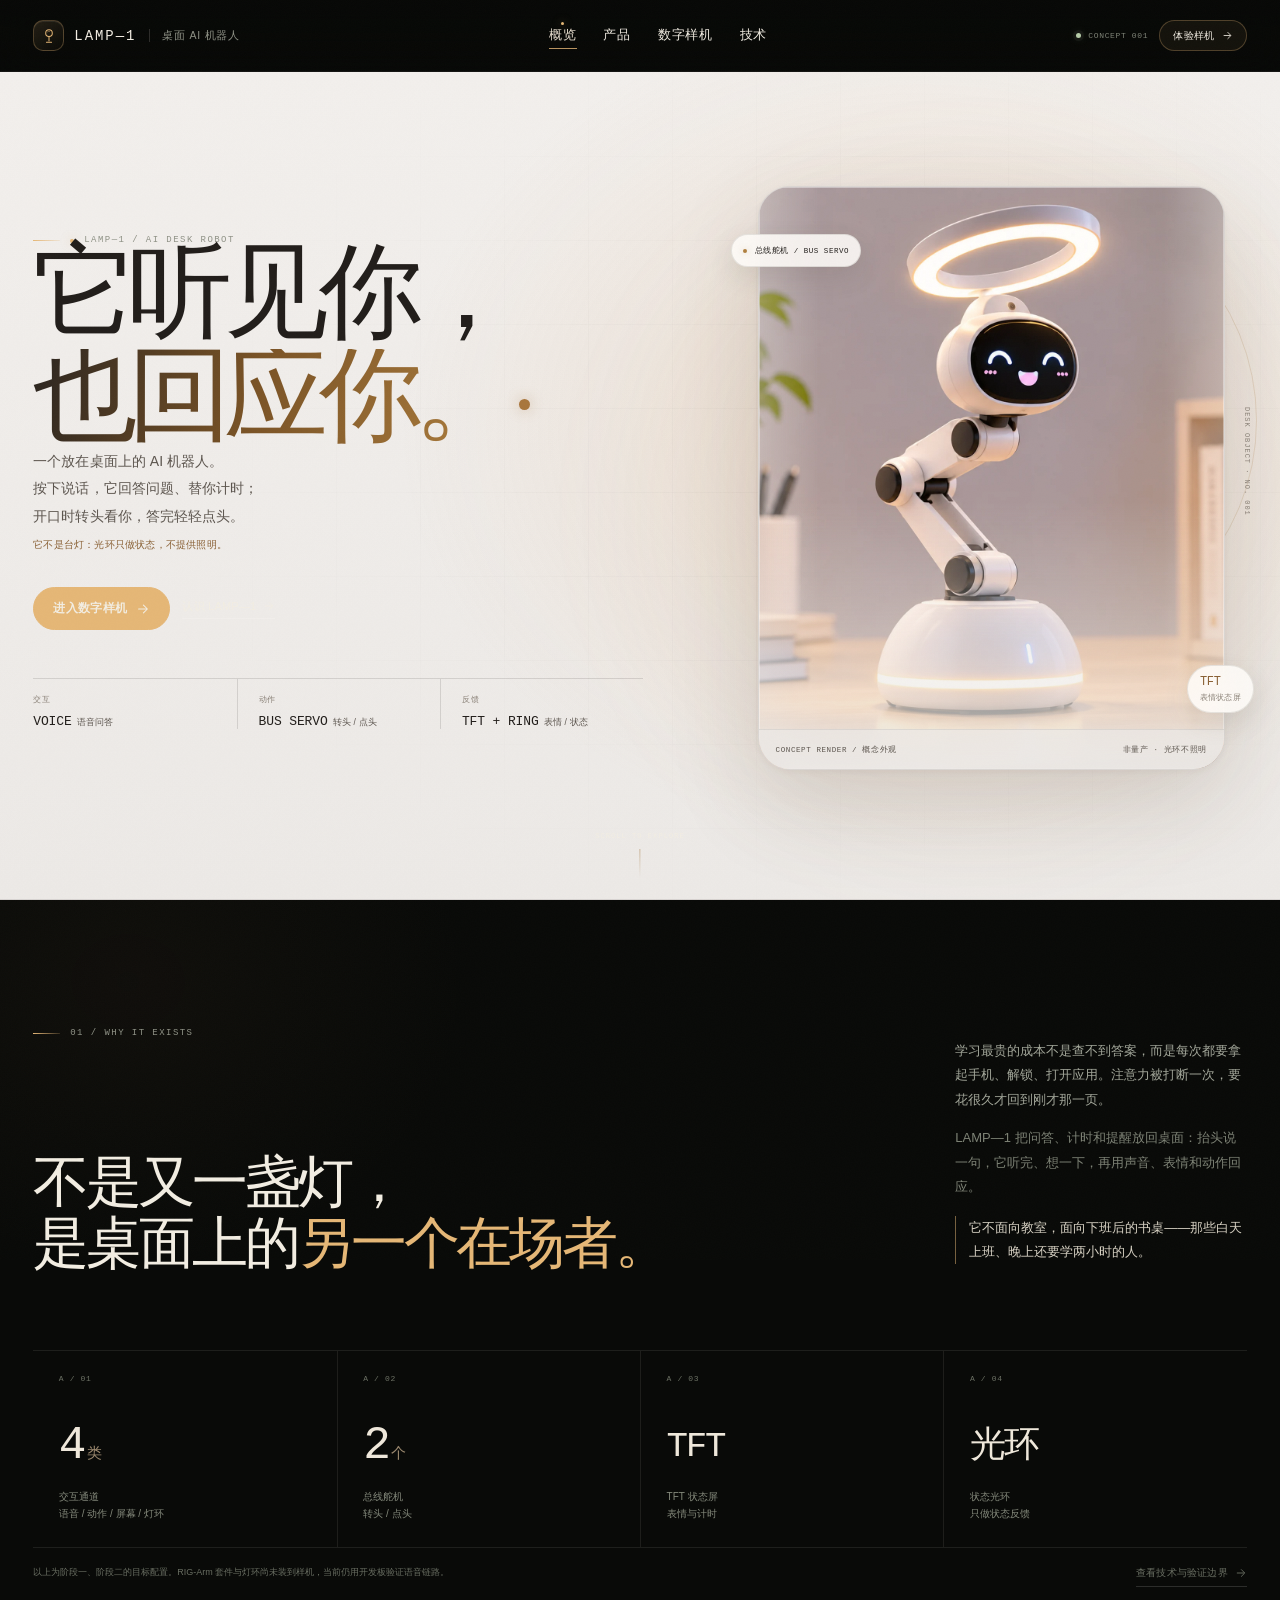
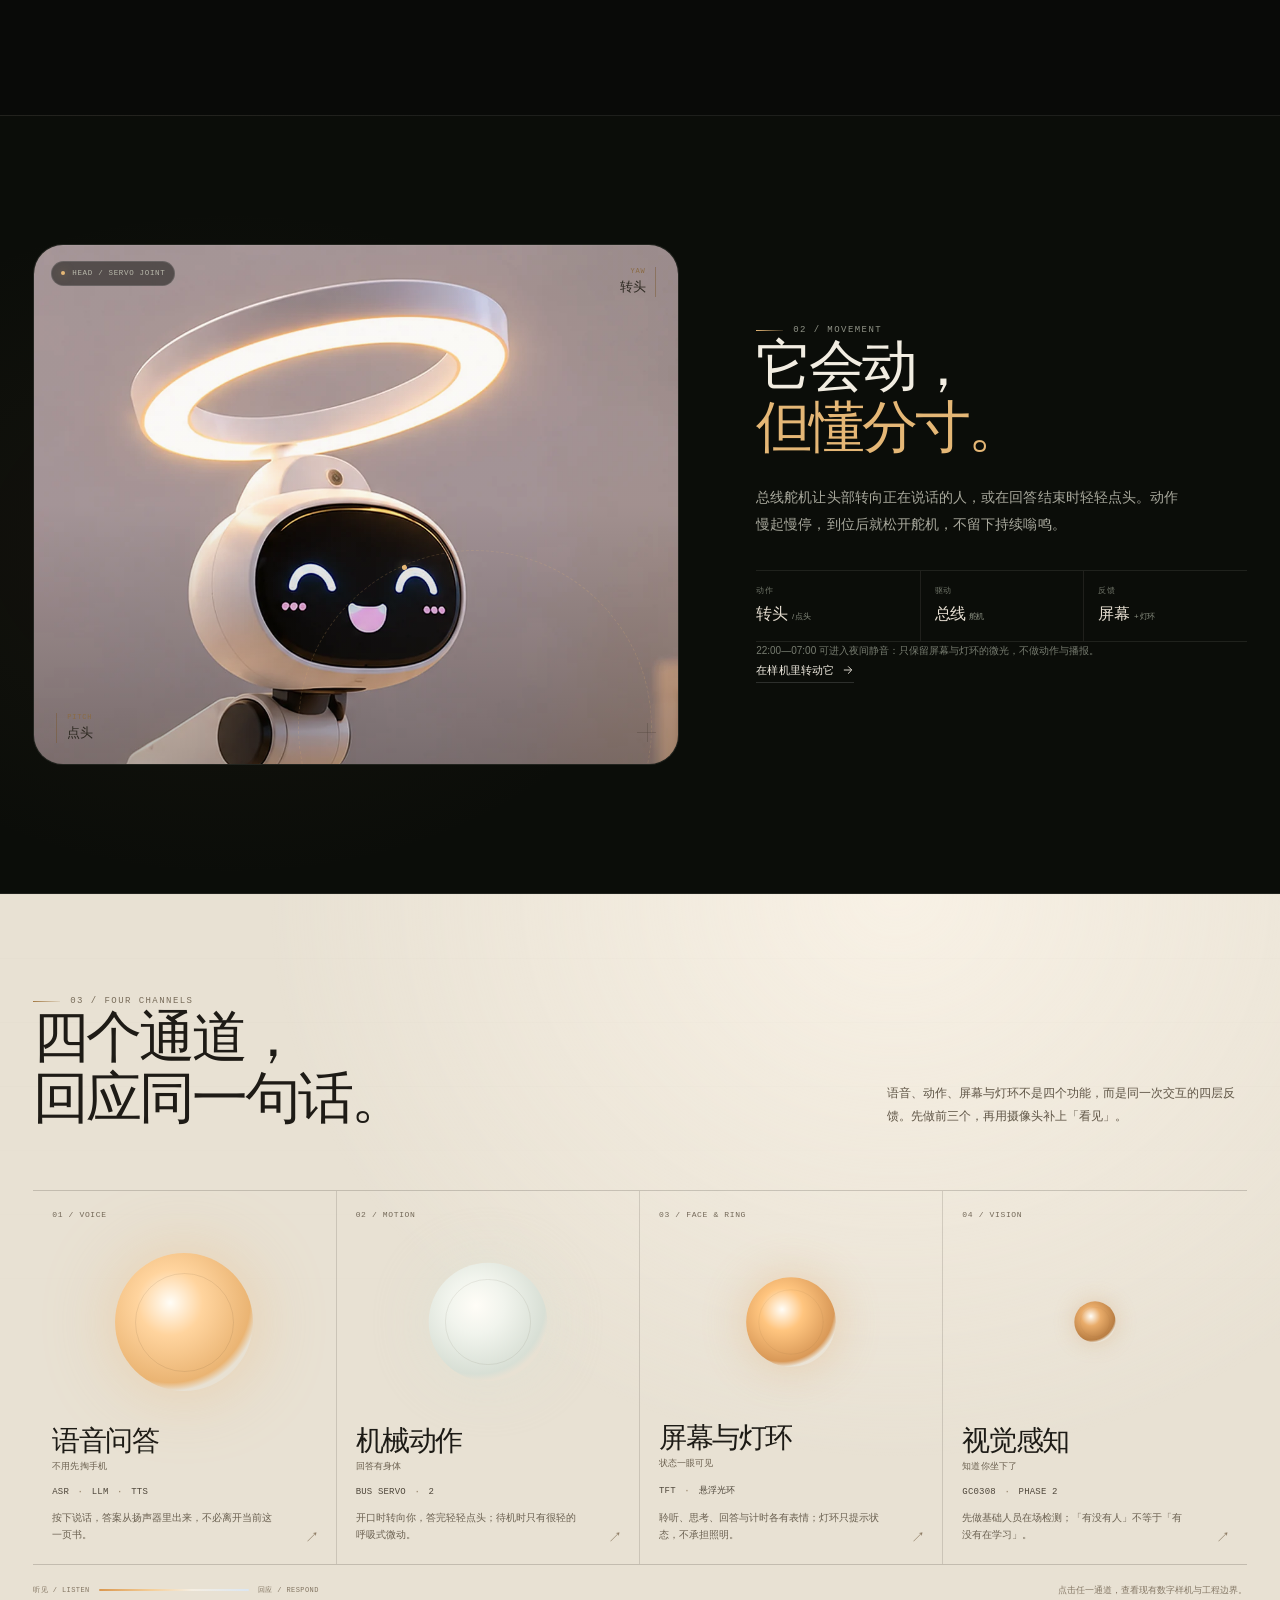
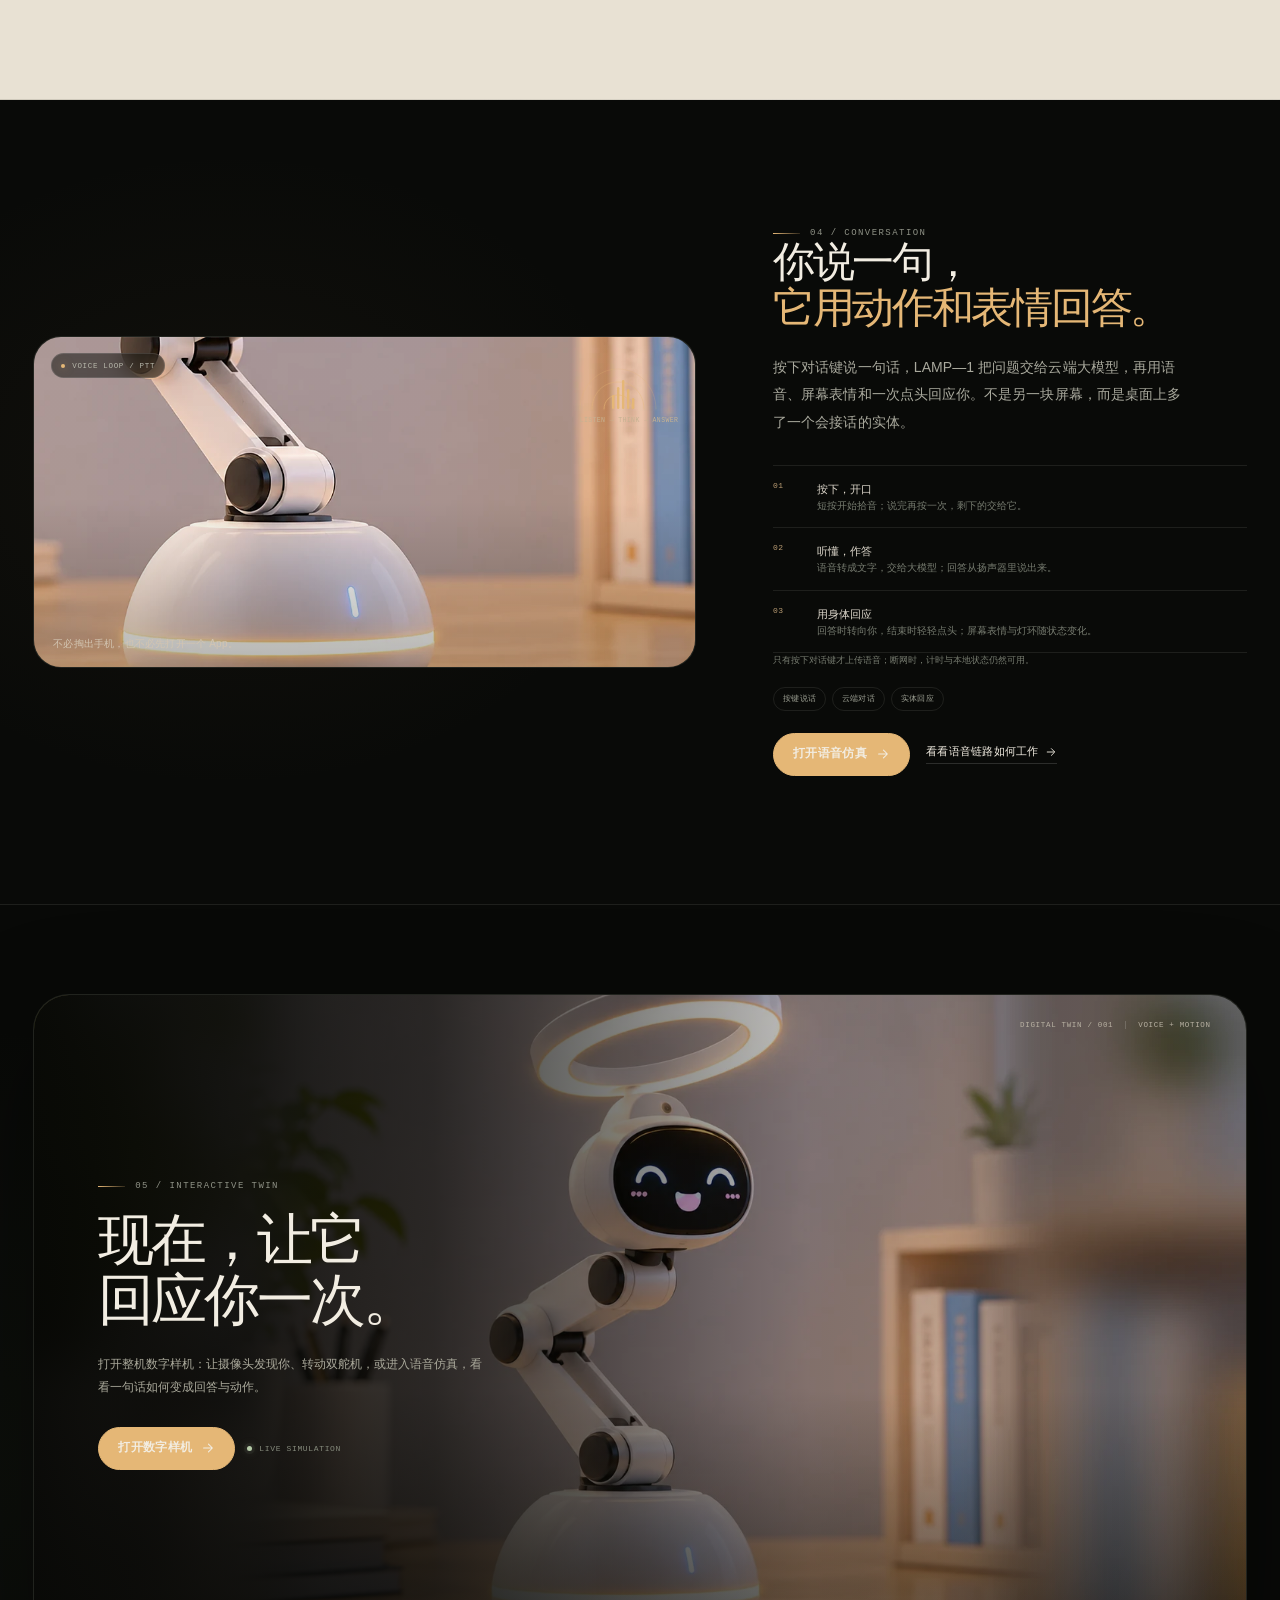
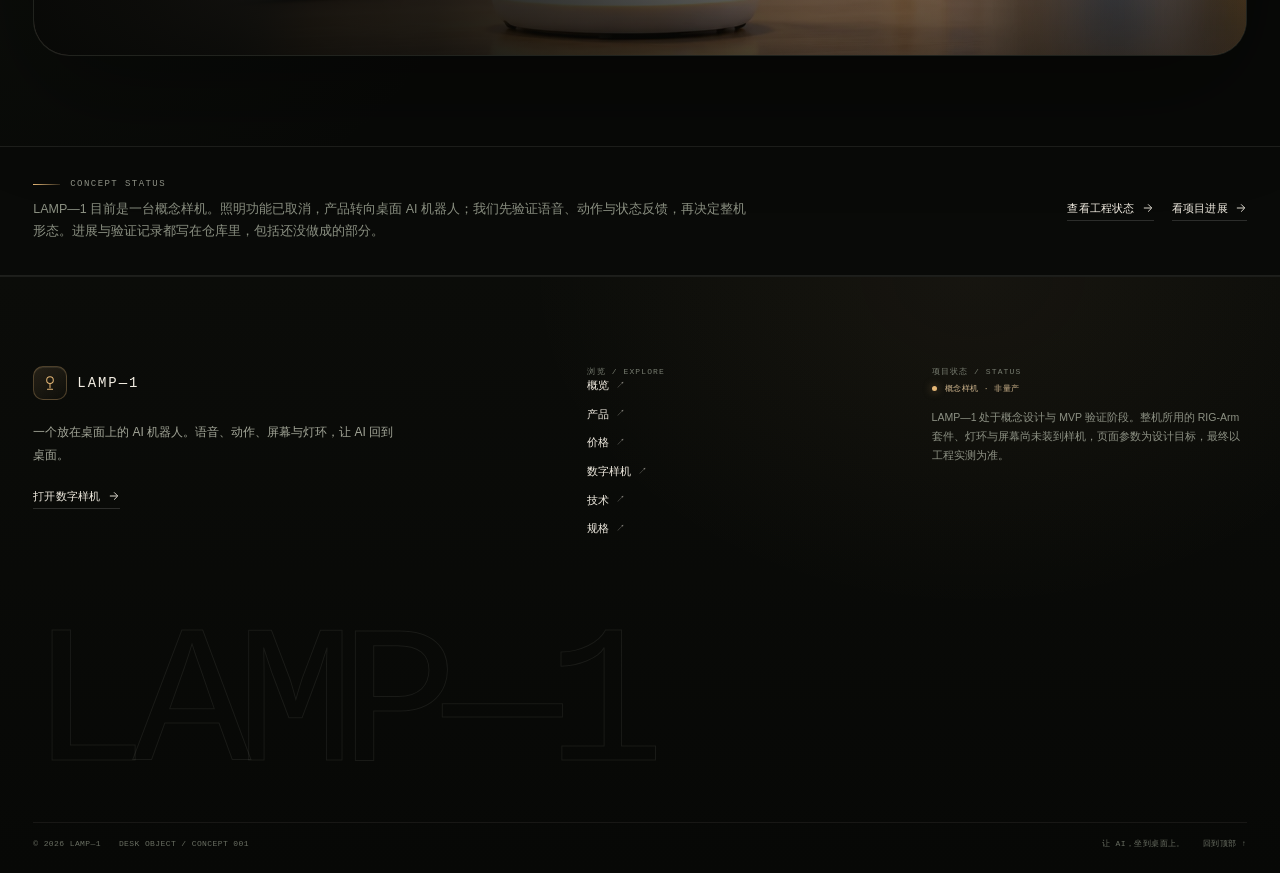
==== commit 1686052c: "feat(site): 首屏改浅色纸感，渲染图与底色融合 第 45 号换上的 lamp1 概念图是浅暖灰色调（墙面 #aa9e9d），与深色主调 #080907 的 CIE Lab 色差达 62~82" ====
--- a/web/index.html
+++ b/web/index.html
@@ -3,7 +3,7 @@
 <head>
 <meta charset="UTF-8">
 <meta name="viewport" content="width=device-width, initial-scale=1.0">
-<meta name="theme-color" content="#080907">
+<meta name="theme-color" content="#ece9e6">
 <title>LAMP—1 · 会听、会答、会动的桌面 AI 机器人</title>
 <meta name="description" content="LAMP—1 是放在书桌上的 AI 机器人，为离开学校之后仍在学习的年轻职场人而做：语音问答、机械动作、屏幕表情与灯环状态反馈。不做照明，只做桌面交互。">
 <link rel="icon" href="assets/favicon.svg" type="image/svg+xml">
--- a/web/assets/site.css
+++ b/web/assets/site.css
@@ -23,6 +23,19 @@
   --site-max:1520px;
   --site-pad:clamp(18px,2.6vw,40px);
   --site-ease:cubic-bezier(.22,.61,.36,1);
+
+  /* 图片衍生色板 — 采样自 lamp1 概念图（墙面 #aa9e9d / #a8989b）
+     浅带底色不再用暖黄 #e8e1d3（饱和度 32%），改用低饱和暖白（约 5%），
+     否则中性灰调的渲染图衬在黄底上会显脏。 */
+  --paper:#ece9e6;
+  --paper-2:#e4e0dc;
+  --paper-3:#d7d2cc;
+  --paper-line:rgba(34,30,27,.13);
+  --paper-line-soft:rgba(34,30,27,.07);
+  --ink:#221e1b;
+  --ink-soft:#5c554e;
+  --ink-muted:#8a8177;
+  --warm-black:#12100e;
 }
 *,*::before,*::after{box-sizing:border-box}
 html{scroll-behavior:smooth}
@@ -244,6 +257,47 @@
   background:rgba(8,9,7,.94);
   border-bottom-color:rgba(242,237,226,.1);
 }
+/* 浅色区块上方：导航跟随变浅。site.js 根据当前滚到的区块给 header 加 is-on-light。 */
+.site-header.is-on-light{
+  background:linear-gradient(180deg,rgba(236,233,230,.9),rgba(236,233,230,.74));
+  border-bottom-color:rgba(34,30,27,.07);
+}
+.site-header.is-on-light.is-scrolled{
+  background:rgba(236,233,230,.95);
+  border-bottom-color:rgba(34,30,27,.12);
+}
+.site-header.is-on-light .site-brand{color:var(--ink)}
+.site-header.is-on-light .site-brand__mark{
+  border-color:rgba(168,128,74,.4);
+  background:linear-gradient(145deg,rgba(229,183,118,.3),rgba(229,183,118,.05));
+  box-shadow:inset 0 1px 0 rgba(255,255,255,.72);
+}
+.site-header.is-on-light .site-brand__tag{
+  color:var(--ink-muted);
+  border-left-color:rgba(34,30,27,.16);
+}
+.site-header.is-on-light .site-nav a{color:var(--ink-soft)}
+.site-header.is-on-light .site-nav a:hover{color:var(--ink)}
+.site-header.is-on-light .site-nav a[aria-current="page"]{color:var(--ink)}
+.site-header.is-on-light .site-nav a[aria-current="page"]::before{box-shadow:none}
+.site-header.is-on-light .site-status{color:var(--ink-muted)}
+.site-header.is-on-light .site-status i{box-shadow:0 0 0 3px rgba(122,146,104,.1),0 0 8px rgba(122,146,104,.25)}
+.site-header.is-on-light .site-cta{
+  border-color:rgba(168,128,74,.34);
+  background:rgba(229,183,118,.16);
+  color:#7a5326;
+}
+.site-header.is-on-light .site-cta:hover{
+  border-color:rgba(168,128,74,.58);
+  background:rgba(229,183,118,.26);
+  color:#5d3f1c;
+}
+.site-header.is-on-light .site-menu-toggle{
+  border-color:var(--paper-line);
+  background:rgba(255,255,255,.5);
+}
+.site-header.is-on-light .site-menu-toggle .burger::before,
+.site-header.is-on-light .site-menu-toggle .burger::after{background:var(--ink-soft)}
 .site-header__inner{
   width:min(100%,var(--site-max));
   height:100%;
--- a/web/assets/pages.css
+++ b/web/assets/pages.css
@@ -24,10 +24,10 @@
   align-items:center;
   overflow:hidden;
   padding-block:clamp(50px,6.5vw,88px) clamp(70px,7vw,100px);
-  border-bottom:1px solid var(--site-line);
+  border-bottom:1px solid var(--paper-line);
   background:
-    radial-gradient(60% 75% at 72% 43%,rgba(159,112,65,.12),transparent 68%),
-    linear-gradient(180deg,#0a0b09 0%,#080907 100%);
+    radial-gradient(60% 75% at 72% 43%,rgba(212,160,110,.2),transparent 68%),
+    linear-gradient(180deg,#f2efec 0%,var(--paper) 100%);
 }
 .home-hero__glow{
   position:absolute;
@@ -36,18 +36,18 @@
   right:-9%;
   top:2%;
   border-radius:50%;
-  background:radial-gradient(circle at 50% 50%,rgba(229,183,118,.12) 0%,rgba(229,183,118,.035) 36%,transparent 68%);
-  filter:blur(20px);
+  background:radial-gradient(circle at 50% 50%,rgba(224,168,110,.22) 0%,rgba(224,168,110,.06) 36%,transparent 68%);
+  filter:blur(26px);
   pointer-events:none;
 }
 .home-hero__grid-bg{
   position:absolute;
   inset:0;
   pointer-events:none;
-  opacity:.22;
+  opacity:.5;
   background-image:
-    linear-gradient(rgba(242,237,226,.065) 1px,transparent 1px),
-    linear-gradient(90deg,rgba(242,237,226,.065) 1px,transparent 1px);
+    linear-gradient(rgba(34,30,27,.055) 1px,transparent 1px),
+    linear-gradient(90deg,rgba(34,30,27,.055) 1px,transparent 1px);
   background-size:84px 84px;
   mask-image:radial-gradient(ellipse 75% 80% at 67% 47%,black 0%,transparent 78%);
   -webkit-mask-image:radial-gradient(ellipse 75% 80% at 67% 47%,black 0%,transparent 78%);
@@ -67,7 +67,7 @@
   font-weight:330;
   line-height:.87;
   letter-spacing:-.085em;
-  color:#f3eee3;
+  color:var(--ink);
 }
 .home-hero__title span{
   position:relative;
@@ -75,7 +75,7 @@
   width:fit-content;
   margin-top:.12em;
   padding:0 .04em .09em 0;
-  background:linear-gradient(102deg,#f8f1e6 0%,#efd7b2 41%,#d0a363 100%);
+  background:linear-gradient(102deg,#2b2520 0%,#7a5326 46%,#b0803f 100%);
   -webkit-background-clip:text;
   background-clip:text;
   -webkit-text-fill-color:transparent;
@@ -87,14 +87,14 @@
   bottom:.37em;
   width:.105em;height:.105em;
   border-radius:50%;
-  background:var(--site-accent);
-  box-shadow:0 0 22px rgba(229,183,118,.65);
-  -webkit-text-fill-color:var(--site-accent);
+  background:#a8763c;
+  box-shadow:0 0 14px rgba(168,118,60,.4);
+  -webkit-text-fill-color:#a8763c;
 }
 .home-hero__lead{
   max-width:440px;
   margin:29px 0 0;
-  color:#aaa99d;
+  color:var(--ink-soft);
   font-size:14px;
   line-height:1.95;
   letter-spacing:.005em;
@@ -102,7 +102,7 @@
 .home-hero__note{
   display:inline-block;
   margin-top:7px;
-  color:#c9b28d;
+  color:#8a6135;
   font-size:10px;
   line-height:1.6;
   letter-spacing:.02em;
@@ -113,15 +113,15 @@
   max-width:610px;
   margin:clamp(32px,4vw,48px) 0 0;
   padding:0;
-  border-top:1px solid var(--site-line);
+  border-top:1px solid var(--paper-line);
 }
 .hero-facts > div{
   min-width:0;
   padding:15px 21px 0 0;
 }
-.hero-facts > div + div{padding-left:21px;border-left:1px solid var(--site-line)}
+.hero-facts > div + div{padding-left:21px;border-left:1px solid var(--paper-line)}
 .hero-facts dt{
-  color:#707568;
+  color:var(--ink-muted);
   font-family:var(--site-mono);
   font-size:8px;
   letter-spacing:.1em;
@@ -129,14 +129,14 @@
 .hero-facts dd{
   display:flex;align-items:baseline;gap:5px;
   margin:9px 0 0;
-  color:#ded8cb;
+  color:var(--ink);
   font-family:var(--site-mono);
   font-size:13px;
   letter-spacing:-.01em;
   white-space:nowrap;
 }
 .hero-facts dd small{
-  color:#6f7468;
+  color:var(--ink-soft);
   font-family:var(--site-sans);
   font-size:8.5px;
   letter-spacing:.02em;
@@ -152,20 +152,20 @@
   right:-2%;top:4%;
   width:93%;
   aspect-ratio:1;
-  border:1px solid rgba(229,183,118,.12);
+  border:1px solid rgba(168,128,74,.2);
   border-radius:50%;
   pointer-events:none;
 }
 .hero-orbit::before{
   content:"";position:absolute;inset:8%;
-  border:1px dashed rgba(242,237,226,.08);
+  border:1px dashed rgba(34,30,27,.08);
   border-radius:50%;
 }
 .hero-orbit::after{
   content:"";position:absolute;left:5%;top:44%;
   width:6px;height:6px;border-radius:50%;
-  background:var(--site-accent);
-  box-shadow:0 0 14px rgba(229,183,118,.65);
+  background:#b0803f;
+  box-shadow:0 0 10px rgba(176,128,63,.4);
 }
 .hero-object{
   position:relative;
@@ -173,26 +173,29 @@
   aspect-ratio:4 / 5;
   margin:0;
   overflow:hidden;
-  border:1px solid rgba(242,237,226,.12);
+  border:1px solid rgba(34,30,27,.09);
   border-radius:clamp(22px,2.8vw,32px);
-  background:#0d0f0b;
-  box-shadow:0 40px 120px rgba(0,0,0,.58),inset 0 1px 0 rgba(255,255,255,.08);
+  background:var(--paper);
+  box-shadow:0 34px 90px rgba(78,62,46,.16),0 2px 6px rgba(78,62,46,.05);
 }
 .hero-object::after{
   content:"";position:absolute;inset:0;pointer-events:none;
-  background:linear-gradient(180deg,transparent 60%,rgba(7,8,6,.65) 100%);
-  box-shadow:inset 0 0 0 1px rgba(255,255,255,.03);
+  background:
+    linear-gradient(180deg,transparent 54%,rgba(236,233,230,.42) 78%,rgba(236,233,230,.94) 100%),
+    linear-gradient(90deg,rgba(236,233,230,.34),transparent 13%),
+    linear-gradient(270deg,rgba(236,233,230,.34),transparent 13%);
+  box-shadow:inset 0 0 0 1px rgba(255,255,255,.4);
 }
 .hero-object img{width:100%;height:100%;object-fit:cover;object-position:center}
 .hero-object__caption{
   position:absolute;z-index:2;left:0;right:0;bottom:0;
   display:flex;align-items:center;justify-content:space-between;gap:14px;
   padding:15px 17px 14px;
-  border-top:1px solid rgba(255,255,255,.1);
-  background:rgba(11,13,9,.28);
+  border-top:1px solid rgba(34,30,27,.08);
+  background:rgba(236,233,230,.72);
   -webkit-backdrop-filter:blur(9px);
   backdrop-filter:blur(9px);
-  color:#b3b1a5;
+  color:var(--ink-soft);
   font-family:var(--site-mono);
   font-size:7.5px;
   letter-spacing:.08em;
@@ -202,33 +205,33 @@
   display:inline-flex;align-items:center;gap:8px;
   min-height:33px;
   padding:0 11px;
-  border:1px solid rgba(255,255,255,.13);
+  border:1px solid rgba(34,30,27,.1);
   border-radius:999px;
-  background:rgba(11,13,9,.58);
+  background:rgba(255,253,250,.86);
   -webkit-backdrop-filter:blur(14px);
   backdrop-filter:blur(14px);
-  color:#c4c0b4;
+  color:var(--ink);
   font-family:var(--site-mono);
   font-size:7.5px;
   letter-spacing:.07em;
-  box-shadow:0 12px 30px rgba(0,0,0,.22);
+  box-shadow:0 10px 26px rgba(78,62,46,.12);
 }
 .hero-float .mini-dot{
   width:4px;height:4px;border-radius:50%;
-  background:var(--site-accent);
-  box-shadow:0 0 8px rgba(229,183,118,.6);
+  background:#b0803f;
+  box-shadow:0 0 6px rgba(176,128,63,.35);
 }
 .hero-float--top{top:66px;left:-27px}
 .hero-float--bottom{right:-7px;bottom:83px;flex-direction:column;align-items:flex-start;gap:3px;padding:9px 12px;min-height:0}
 .hero-float--bottom b{
-  color:#f0dabd;
+  color:#8a6135;
   font-family:var(--site-mono);
   font-size:12px;
   font-weight:400;
   letter-spacing:-.02em;
 }
 .hero-float--bottom small{
-  color:#83887b;
+  color:var(--ink-muted);
   font-family:var(--site-sans);
   font-size:8px;
   letter-spacing:.02em;
@@ -237,7 +240,7 @@
   position:absolute;z-index:2;
   right:-4px;top:38%;
   writing-mode:vertical-rl;
-  color:#6e7367;
+  color:var(--ink-muted);
   font-family:var(--site-mono);
   font-size:7px;
   letter-spacing:.14em;
@@ -246,17 +249,17 @@
   position:absolute;z-index:3;left:50%;bottom:21px;
   transform:translateX(-50%);
   display:flex;flex-direction:column;align-items:center;gap:9px;
-  color:#686d61;
+  color:var(--ink-muted);
   font-family:var(--site-mono);
   font-size:7px;
   letter-spacing:.15em;
   text-decoration:none;
   transition:color .25s var(--site-ease);
 }
-.scroll-cue:hover{color:#b9b1a2}
+.scroll-cue:hover{color:var(--ink)}
 .scroll-cue i{
   width:1px;height:29px;
-  background:linear-gradient(180deg,rgba(229,183,118,.55),transparent);
+  background:linear-gradient(180deg,rgba(168,128,74,.5),transparent);
 }
 @media (max-width:1180px){
   .home-hero__inner{grid-template-columns:minmax(0,1fr) minmax(330px,.75fr);gap:34px}
@@ -286,7 +289,7 @@
   .hero-facts{grid-template-columns:1fr 1fr;margin-top:30px}
   .hero-facts > div{padding:13px 14px 0 0}
   .hero-facts > div + div{padding-left:14px}
-  .hero-facts > div:nth-child(3){grid-column:1 / -1;padding:14px 0 0;border-left:0;border-top:1px solid var(--site-line);margin-top:14px}
+  .hero-facts > div:nth-child(3){grid-column:1 / -1;padding:14px 0 0;border-left:0;border-top:1px solid var(--paper-line);margin-top:14px}
   .hero-facts dd{font-size:12px;white-space:normal;flex-wrap:wrap;gap:2px 6px;line-height:1.45}
   .home-hero__visual{padding-top:8px}
   .hero-float{font-size:6.5px;min-height:29px;padding:0 9px}
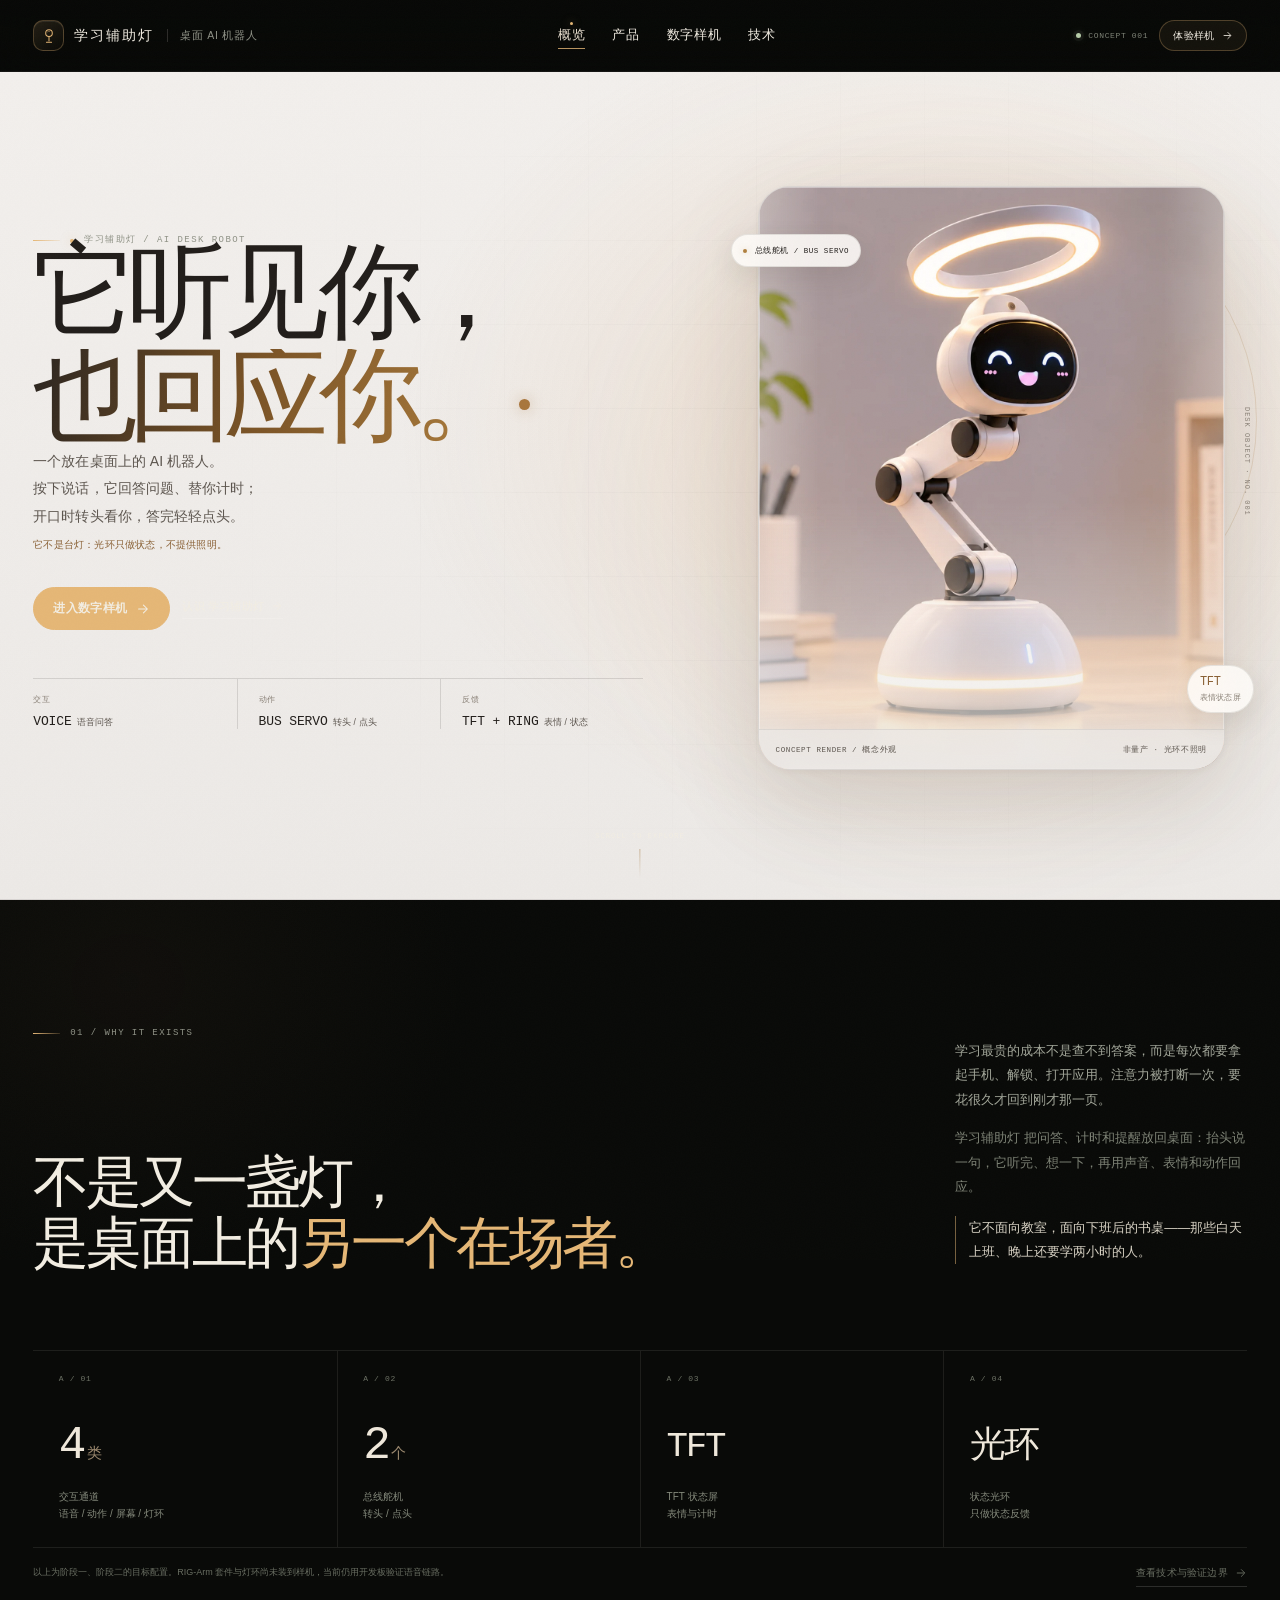
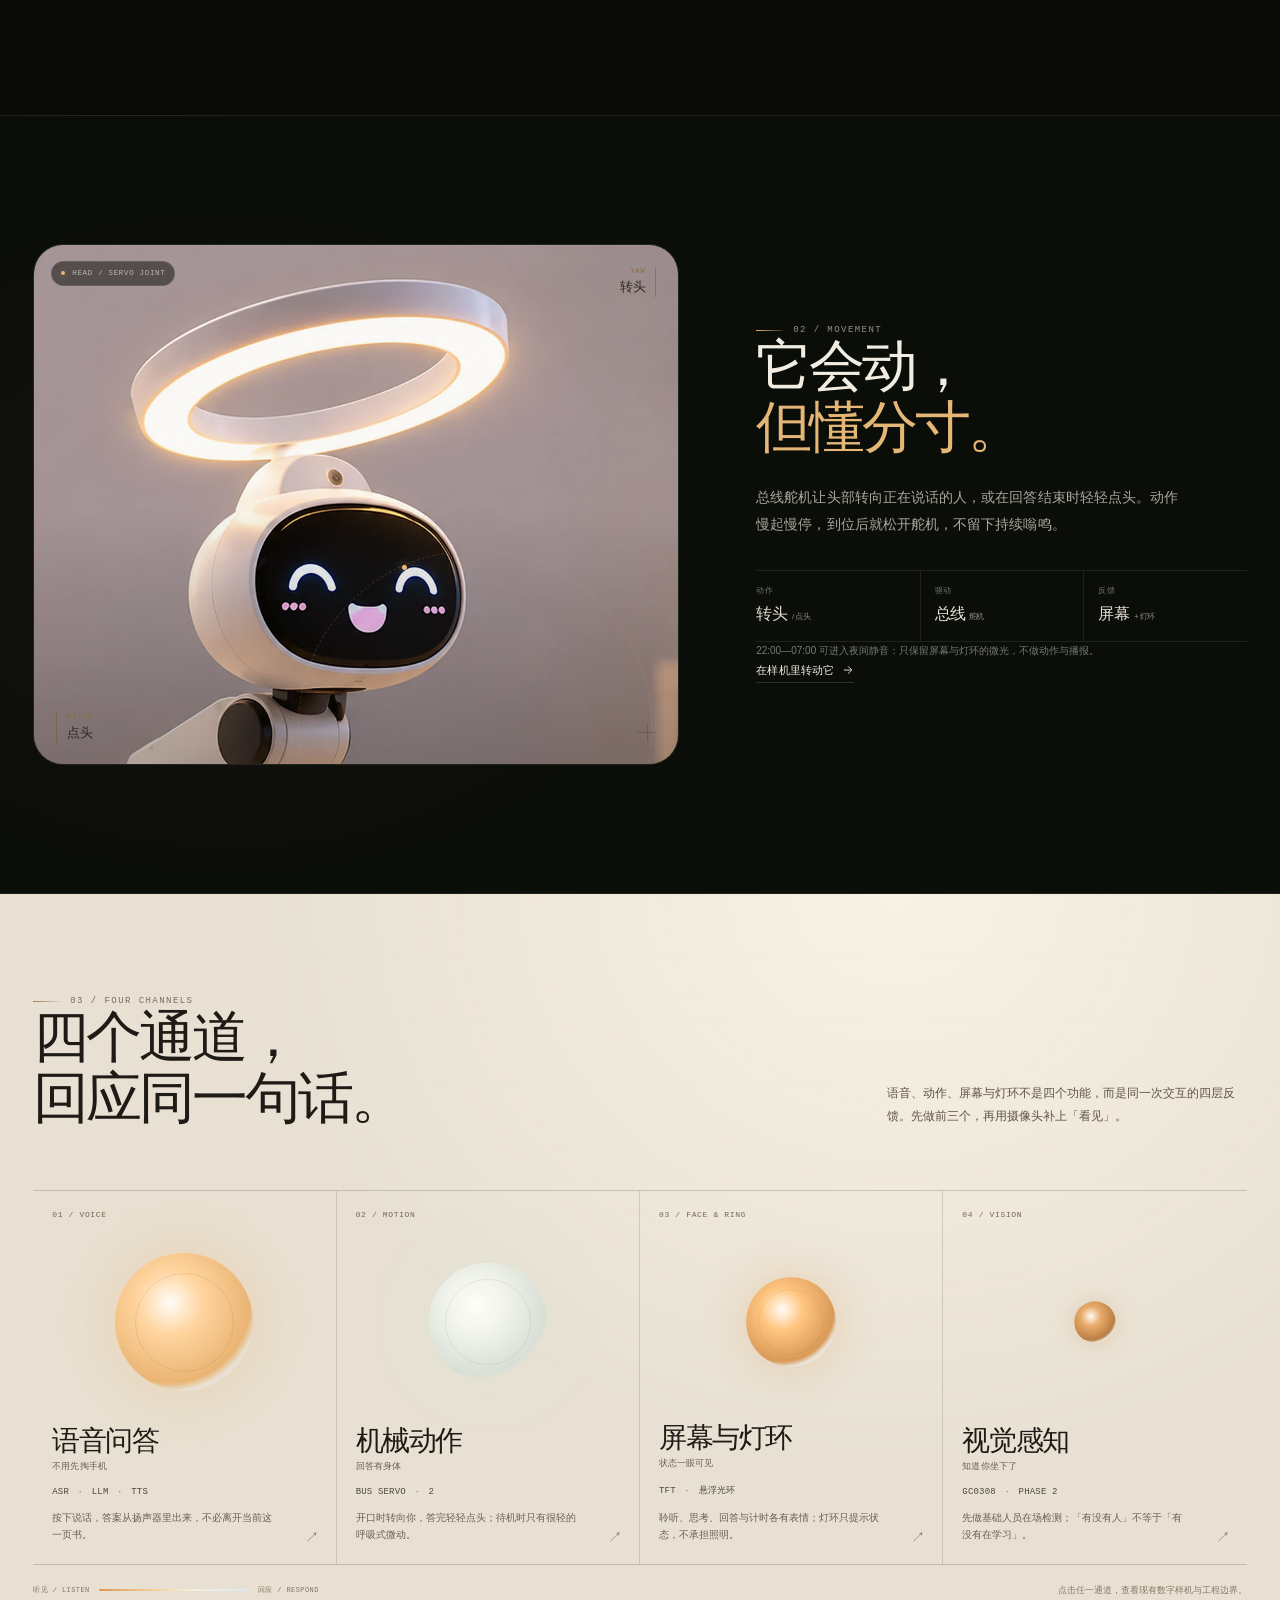
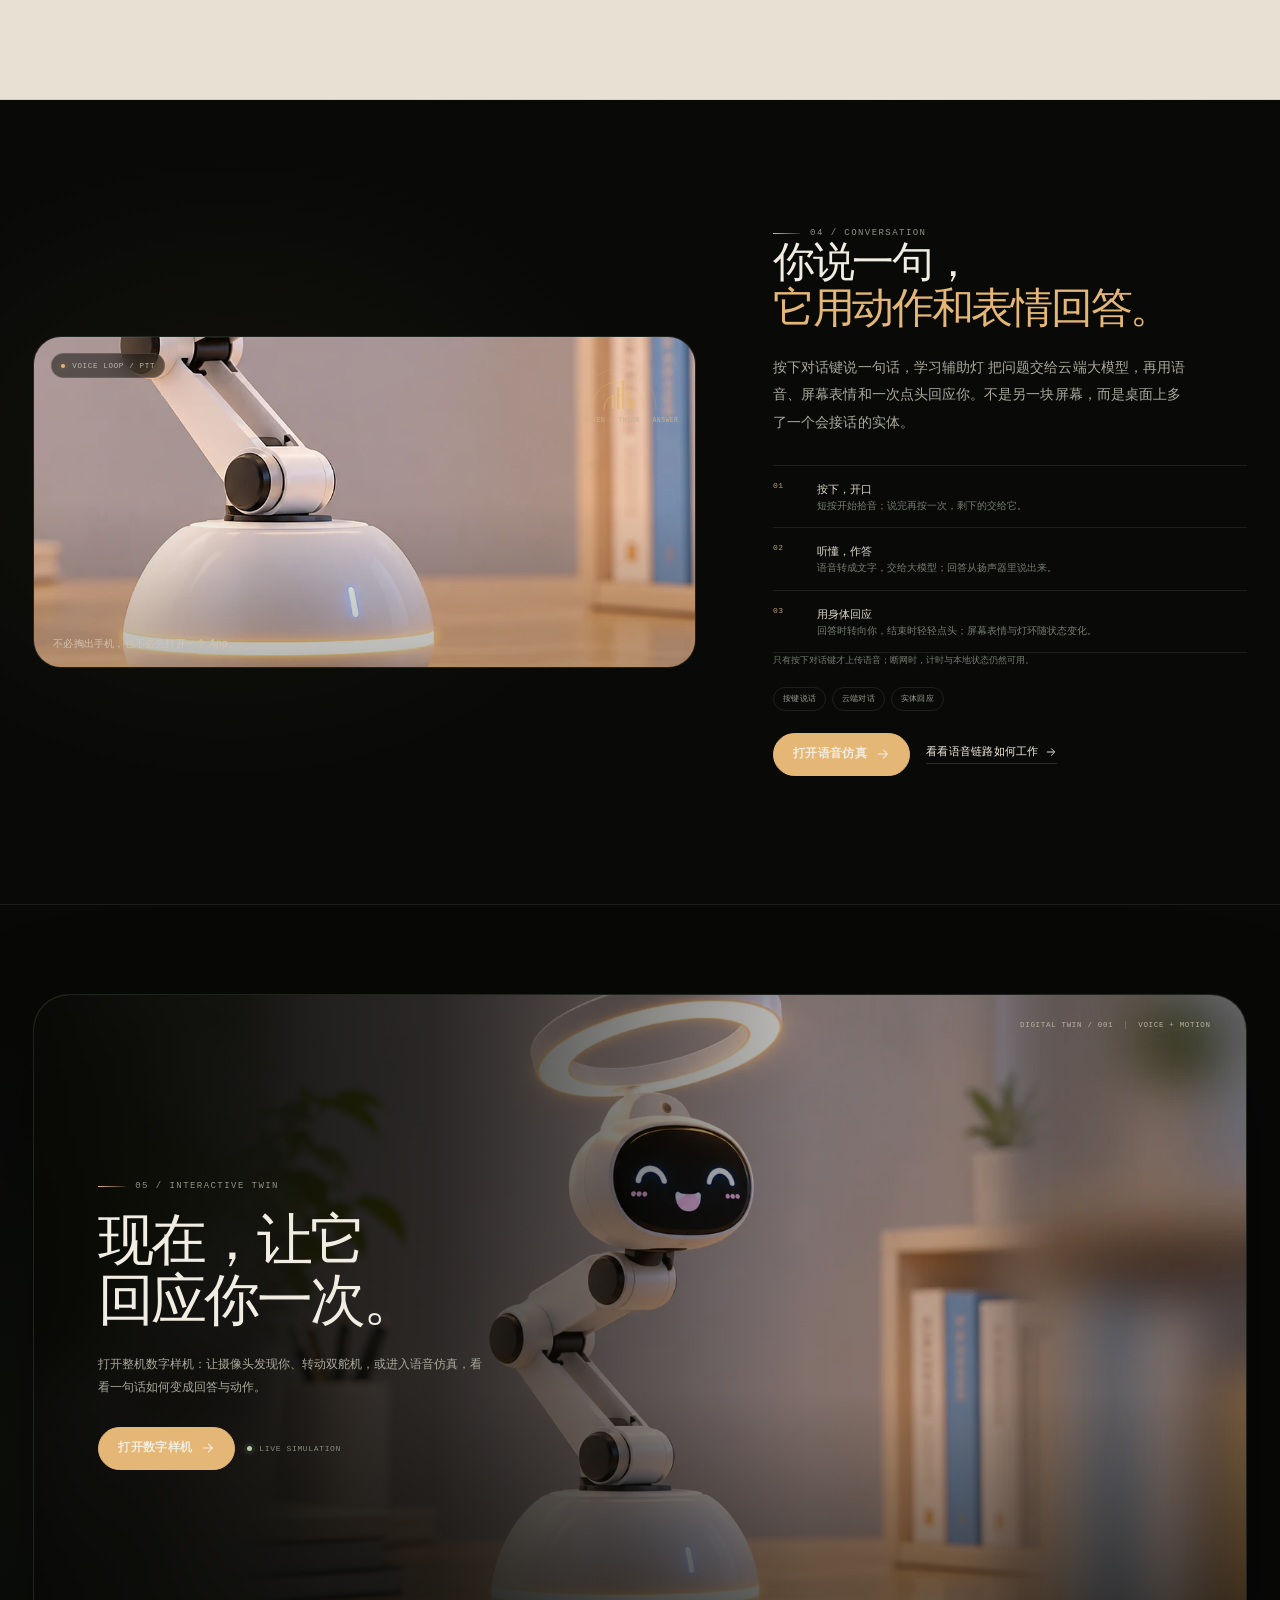
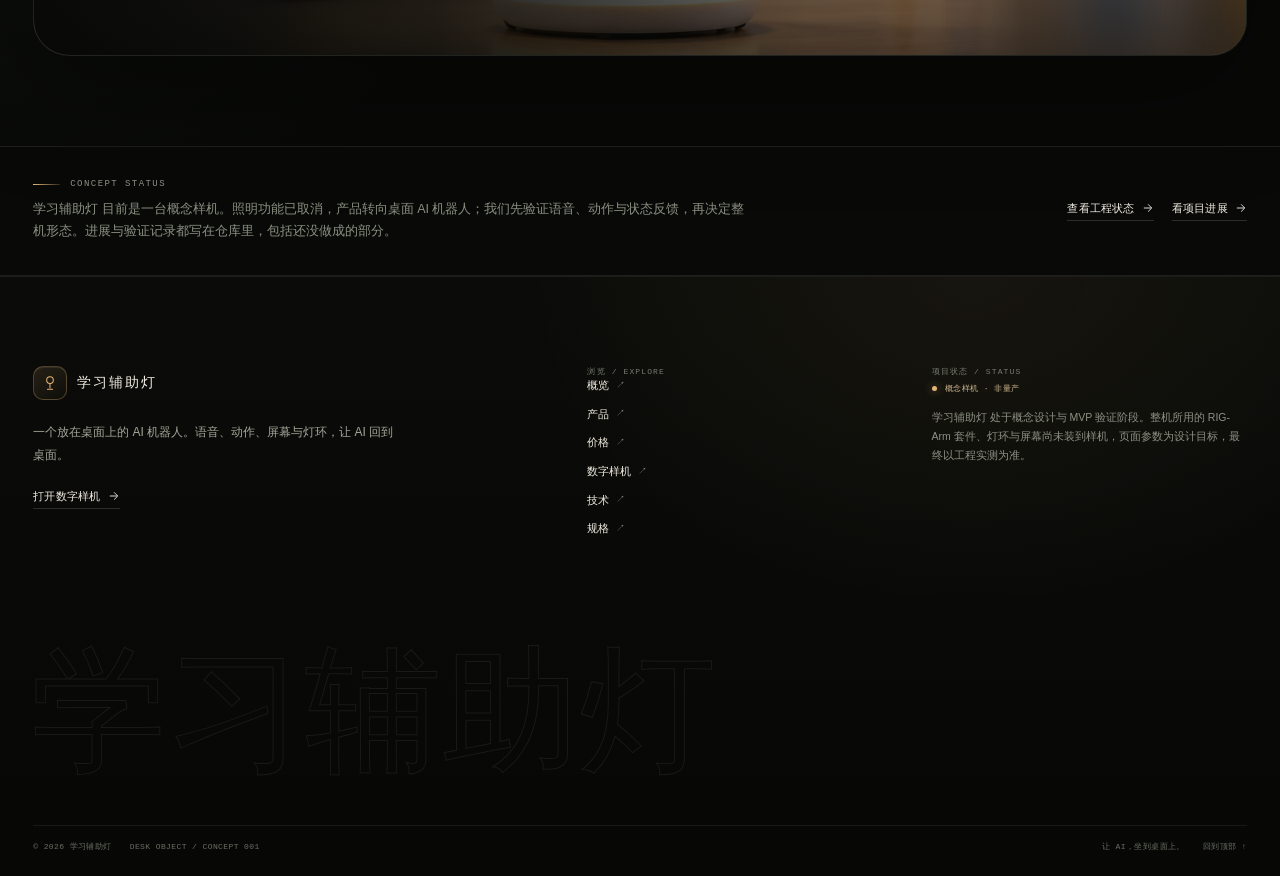
==== commit 5b46429b: "feat(site): 站名 LAMP—1 更名为学习辅助灯 - 6 个页面 + live 工具页 + device 设备控制台的标题、品牌位、og/meta、   正文文案、SVG 刻字、样机系统提" ====
--- a/web/index.html
+++ b/web/index.html
@@ -4,14 +4,14 @@
 <meta charset="UTF-8">
 <meta name="viewport" content="width=device-width, initial-scale=1.0">
 <meta name="theme-color" content="#ece9e6">
-<title>LAMP—1 · 会听、会答、会动的桌面 AI 机器人</title>
-<meta name="description" content="LAMP—1 是放在书桌上的 AI 机器人，为离开学校之后仍在学习的年轻职场人而做：语音问答、机械动作、屏幕表情与灯环状态反馈。不做照明，只做桌面交互。">
+<title>学习辅助灯 · 会听、会答、会动的桌面 AI 机器人</title>
+<meta name="description" content="学习辅助灯 是放在书桌上的 AI 机器人，为离开学校之后仍在学习的年轻职场人而做：语音问答、机械动作、屏幕表情与灯环状态反馈。不做照明，只做桌面交互。">
 <link rel="icon" href="assets/favicon.svg" type="image/svg+xml">
 <link rel="stylesheet" href="assets/site.css">
 <link rel="stylesheet" href="assets/pages.css">
 <link rel="preload" as="image" href="assets/product-hero-lamp1.webp" type="image/webp">
 <meta property="og:type" content="website">
-<meta property="og:title" content="LAMP—1 · 桌面上会回应的 AI 机器人">
+<meta property="og:title" content="学习辅助灯 · 桌面上会回应的 AI 机器人">
 <meta property="og:description" content="语音问答、点头转头、屏幕表情与状态灯环。一个放在桌面上的 AI 机器人。">
 <meta property="og:image" content="assets/og-lamp1.jpg">
 <script>document.documentElement.classList.add('js');</script>
@@ -22,7 +22,7 @@
 
 <header class="site-header" data-site-header>
   <div class="site-header__inner">
-    <a class="site-brand" href="index.html" aria-label="LAMP—1 首页">
+    <a class="site-brand" href="index.html" aria-label="学习辅助灯 首页">
       <span class="site-brand__mark" aria-hidden="true">
         <svg viewBox="0 0 24 24" fill="none">
           <circle cx="12" cy="8.2" r="4.4" stroke="currentColor" stroke-width="1.35"/>
@@ -30,7 +30,7 @@
           <path d="M9.8 6.7c.7-.9 2.1-1.2 3.1-.6" stroke="currentColor" stroke-width="1.1" stroke-linecap="round" opacity=".55"/>
         </svg>
       </span>
-      <span class="site-brand__name">LAMP—1</span>
+      <span class="site-brand__name">学习辅助灯</span>
       <span class="site-brand__tag">桌面 AI 机器人</span>
     </a>
 
@@ -78,7 +78,7 @@
 
     <div class="site-wrap home-hero__inner">
       <div class="home-hero__copy">
-        <p class="site-kicker"><span class="dot"></span>LAMP—1 / AI DESK ROBOT</p>
+        <p class="site-kicker"><span class="dot"></span>学习辅助灯 / AI DESK ROBOT</p>
         <h1 class="home-hero__title" id="homeTitle">它听见你，<span>也回应你。</span></h1>
         <p class="home-hero__lead">一个放在桌面上的 AI 机器人。<br>按下说话，它回答问题、替你计时；<br>开口时转头看你，答完轻轻点头。<br><span class="home-hero__note">它不是台灯：光环只做状态，不提供照明。</span></p>
         <div class="site-actions-row">
@@ -86,7 +86,7 @@
             进入数字样机
             <svg viewBox="0 0 16 16" fill="none" aria-hidden="true"><path d="M3 8h9M8.5 3.5 13 8l-4.5 4.5" stroke="currentColor" stroke-width="1.2" stroke-linecap="round" stroke-linejoin="round"/></svg>
           </a>
-          <a class="site-text-link" href="product.html">认识 LAMP—1
+          <a class="site-text-link" href="product.html">认识 学习辅助灯
             <svg viewBox="0 0 16 16" fill="none" aria-hidden="true"><path d="M3 8h9M8.5 3.5 13 8l-4.5 4.5" stroke="currentColor" stroke-width="1.2" stroke-linecap="round" stroke-linejoin="round"/></svg>
           </a>
         </div>
@@ -110,7 +110,7 @@
       <div class="home-hero__visual">
         <span class="hero-orbit" aria-hidden="true"></span>
         <figure class="hero-object">
-          <img src="assets/product-hero-lamp1.webp" width="1200" height="1500" alt="LAMP—1 白色桌面机器人：头顶悬浮光环、黑色表情屏、双关节臂与半球底座，放在浅色木书桌上" fetchpriority="high">
+          <img src="assets/product-hero-lamp1.webp" width="1200" height="1500" alt="学习辅助灯 白色桌面机器人：头顶悬浮光环、黑色表情屏、双关节臂与半球底座，放在浅色木书桌上" fetchpriority="high">
           <figcaption class="hero-object__caption">
             <span>CONCEPT RENDER / 概念外观</span>
             <span>非量产 · 光环不照明</span>
@@ -136,7 +136,7 @@
           <h2 class="site-title" id="premiseTitle">不是又一盏灯，<br>是桌面上的<span class="accent">另一个在场者。</span></h2>
           <div class="premise__aside">
             <p>学习最贵的成本不是查不到答案，而是每次都要拿起手机、解锁、打开应用。注意力被打断一次，要花很久才回到刚才那一页。</p>
-            <p>LAMP—1 把问答、计时和提醒放回桌面：抬头说一句，它听完、想一下，再用声音、表情和动作回应。</p>
+            <p>学习辅助灯 把问答、计时和提醒放回桌面：抬头说一句，它听完、想一下，再用声音、表情和动作回应。</p>
             <p class="premise__aside-audience">它不面向教室，面向下班后的书桌——那些白天上班、晚上还要学两小时的人。</p>
           </div>
         </div>
@@ -178,7 +178,7 @@
     <div class="site-wrap motion-feature__inner">
       <div class="motion-feature__media" data-reveal>
         <div class="motion-media site-media">
-          <img src="assets/head-lamp1.webp" width="1024" height="1280" loading="lazy" alt="LAMP—1 头部与双关节臂：圆角白壳、悬浮状态光环、黑色表情屏">
+          <img src="assets/head-lamp1.webp" width="1024" height="1280" loading="lazy" alt="学习辅助灯 头部与双关节臂：圆角白壳、悬浮状态光环、黑色表情屏">
           <span class="site-media-label motion-media__label"><span class="mini-dot"></span>HEAD / SERVO JOINT</span>
           <span class="motion-annotation motion-annotation--tilt">PITCH<br><b>点头</b></span>
           <span class="motion-annotation motion-annotation--pan">YAW<br><b>转头</b></span>
@@ -262,7 +262,7 @@
     <div class="site-wrap voice-feature__inner">
       <div class="voice-feature__media" data-reveal>
         <div class="site-media voice-media">
-          <img src="assets/base-lamp1.webp" width="1000" height="500" loading="lazy" alt="LAMP—1 底座与双关节臂特写：白色半球底座、两段机械臂、黑色关节">
+          <img src="assets/base-lamp1.webp" width="1000" height="500" loading="lazy" alt="学习辅助灯 底座与双关节臂特写：白色半球底座、两段机械臂、黑色关节">
           <span class="site-media-label voice-media__label"><span class="mini-dot"></span>VOICE LOOP / PTT</span>
           <div class="voice-wave" aria-hidden="true">
             <svg viewBox="0 0 120 80" fill="none">
@@ -288,7 +288,7 @@
       <div class="voice-feature__copy" data-reveal style="--reveal-delay:.08s">
         <p class="site-kicker">04 / CONVERSATION</p>
         <h2 class="site-title" id="voiceTitle">你说一句，<br><span class="accent">它用动作和表情回答。</span></h2>
-        <p class="site-lead">按下对话键说一句话，LAMP—1 把问题交给云端大模型，再用语音、屏幕表情和一次点头回应你。不是另一块屏幕，而是桌面上多了一个会接话的实体。</p>
+        <p class="site-lead">按下对话键说一句话，学习辅助灯 把问题交给云端大模型，再用语音、屏幕表情和一次点头回应你。不是另一块屏幕，而是桌面上多了一个会接话的实体。</p>
 
         <ol class="voice-steps">
           <li>
@@ -324,7 +324,7 @@
   <section class="site-section sim-cta-section" aria-labelledby="simCtaTitle">
     <div class="site-wrap">
       <div class="sim-cta" data-reveal>
-        <img class="sim-cta__bg" src="assets/product-wide-lamp1.webp" width="1600" height="1000" loading="lazy" alt="LAMP—1 整机场景：白色机器人、悬浮光环、黑色表情屏、双关节臂与半球底座，放在浅色木书桌上">
+        <img class="sim-cta__bg" src="assets/product-wide-lamp1.webp" width="1600" height="1000" loading="lazy" alt="学习辅助灯 整机场景：白色机器人、悬浮光环、黑色表情屏、双关节臂与半球底座，放在浅色木书桌上">
         <div class="sim-cta__shade" aria-hidden="true"></div>
         <div class="sim-cta__content">
           <p class="site-kicker">05 / INTERACTIVE TWIN</p>
@@ -349,7 +349,7 @@
     <div class="site-wrap concept-band__inner">
       <div>
         <p class="site-kicker">CONCEPT STATUS</p>
-        <p>LAMP—1 目前是一台概念样机。照明功能已取消，产品转向桌面 AI 机器人；我们先验证语音、动作与状态反馈，再决定整机形态。进展与验证记录都写在仓库里，包括还没做成的部分。</p>
+        <p>学习辅助灯 目前是一台概念样机。照明功能已取消，产品转向桌面 AI 机器人；我们先验证语音、动作与状态反馈，再决定整机形态。进展与验证记录都写在仓库里，包括还没做成的部分。</p>
       </div>
       <div class="concept-band__links">
         <a class="site-text-link" href="technology.html#status">查看工程状态
@@ -367,14 +367,14 @@
   <div class="site-footer__inner">
     <div class="site-footer__top">
       <div class="footer-brand">
-        <a class="site-brand" href="index.html" aria-label="LAMP—1 首页">
+        <a class="site-brand" href="index.html" aria-label="学习辅助灯 首页">
           <span class="site-brand__mark" aria-hidden="true">
             <svg viewBox="0 0 24 24" fill="none">
               <circle cx="12" cy="8.2" r="4.4" stroke="currentColor" stroke-width="1.35"/>
               <path d="M12 12.7v5.5M8.6 20.2h6.8" stroke="currentColor" stroke-width="1.35" stroke-linecap="round"/>
             </svg>
           </span>
-          <span class="site-brand__name">LAMP—1</span>
+          <span class="site-brand__name">学习辅助灯</span>
         </a>
         <div class="footer-brand-copy">
           <p>一个放在桌面上的 AI 机器人。语音、动作、屏幕与灯环，让 AI 回到桌面。</p>
@@ -399,15 +399,15 @@
       <div class="footer-note">
         <h3>项目状态 / Status</h3>
         <span class="footer-prototype"><i aria-hidden="true"></i>概念样机 · 非量产</span>
-        <p>LAMP—1 处于概念设计与 MVP 验证阶段。整机所用的 RIG-Arm 套件、灯环与屏幕尚未装到样机，页面参数为设计目标，最终以工程实测为准。</p>
-      </div>
-    </div>
-
-    <div class="footer-wordmark" aria-hidden="true">LAMP—1</div>
+        <p>学习辅助灯 处于概念设计与 MVP 验证阶段。整机所用的 RIG-Arm 套件、灯环与屏幕尚未装到样机，页面参数为设计目标，最终以工程实测为准。</p>
+      </div>
+    </div>
+
+    <div class="footer-wordmark" aria-hidden="true">学习辅助灯</div>
 
     <div class="site-footer__bottom">
       <div class="meta-set">
-        <span>© <span data-year>2026</span> LAMP—1</span>
+        <span>© <span data-year>2026</span> 学习辅助灯</span>
         <span>DESK OBJECT / CONCEPT 001</span>
       </div>
       <div class="meta-set">
--- a/web/assets/site.css
+++ b/web/assets/site.css
@@ -1,5 +1,5 @@
 /* ==========================================================================
-   LAMP—1 site shell
+   学习辅助灯 site shell
    Shared by the marketing pages and the interactive simulator.
    ========================================================================== */
 :root{
@@ -562,14 +562,14 @@
 .footer-note p{color:#8d9184;font-size:10.5px;line-height:1.8}
 .footer-wordmark{
   margin:0 -0.02em;
-  padding:12px 0 3px;
+  padding:16px 0 6px;
   color:transparent;
   -webkit-text-stroke:1px rgba(242,237,226,.075);
-  font-family:var(--site-mono);
-  font-size:clamp(74px,15.4vw,238px);
+  font-family:var(--site-sans);
+  font-size:clamp(46px,10.6vw,164px);
   font-weight:500;
-  line-height:.74;
-  letter-spacing:-.075em;
+  line-height:1.05;
+  letter-spacing:.01em;
   white-space:nowrap;
   user-select:none;
   pointer-events:none;
@@ -654,7 +654,7 @@
   .site-menu__foot .site-button{width:100%}
   .site-footer__inner{padding-top:48px}
   .site-footer__top{grid-template-columns:1fr;gap:30px;padding-bottom:36px}
-  .footer-wordmark{font-size:clamp(66px,19vw,160px);-webkit-text-stroke-width:.8px}
+  .footer-wordmark{font-size:clamp(34px,11.4vw,110px);-webkit-text-stroke-width:.8px}
   .site-footer__bottom{align-items:flex-start;flex-direction:column;gap:11px}
   .footer-brand-copy{max-width:none}
 }
--- a/web/assets/pages.css
+++ b/web/assets/pages.css
@@ -1,5 +1,5 @@
 /* ==========================================================================
-   LAMP—1 marketing pages
+   学习辅助灯 marketing pages
    Loaded after site.css. This file owns the editorial layouts.
    ========================================================================== */
 
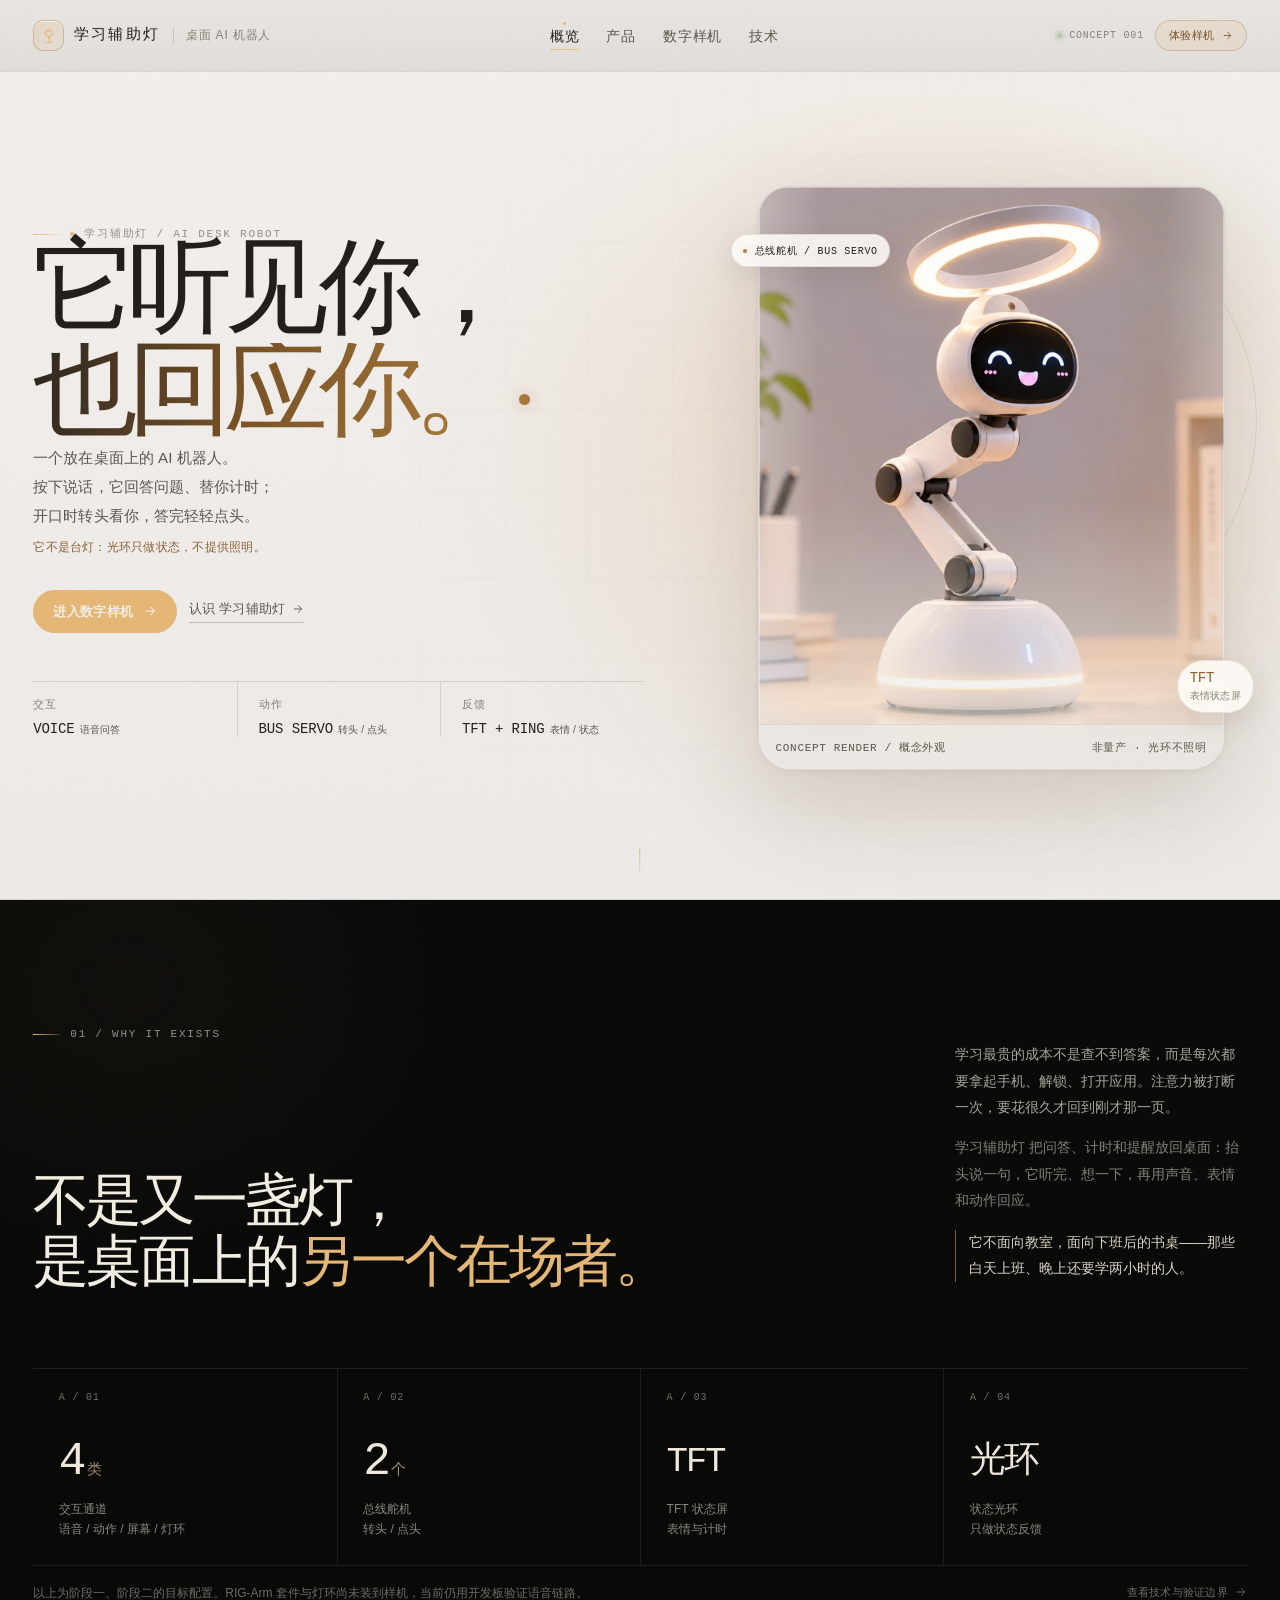
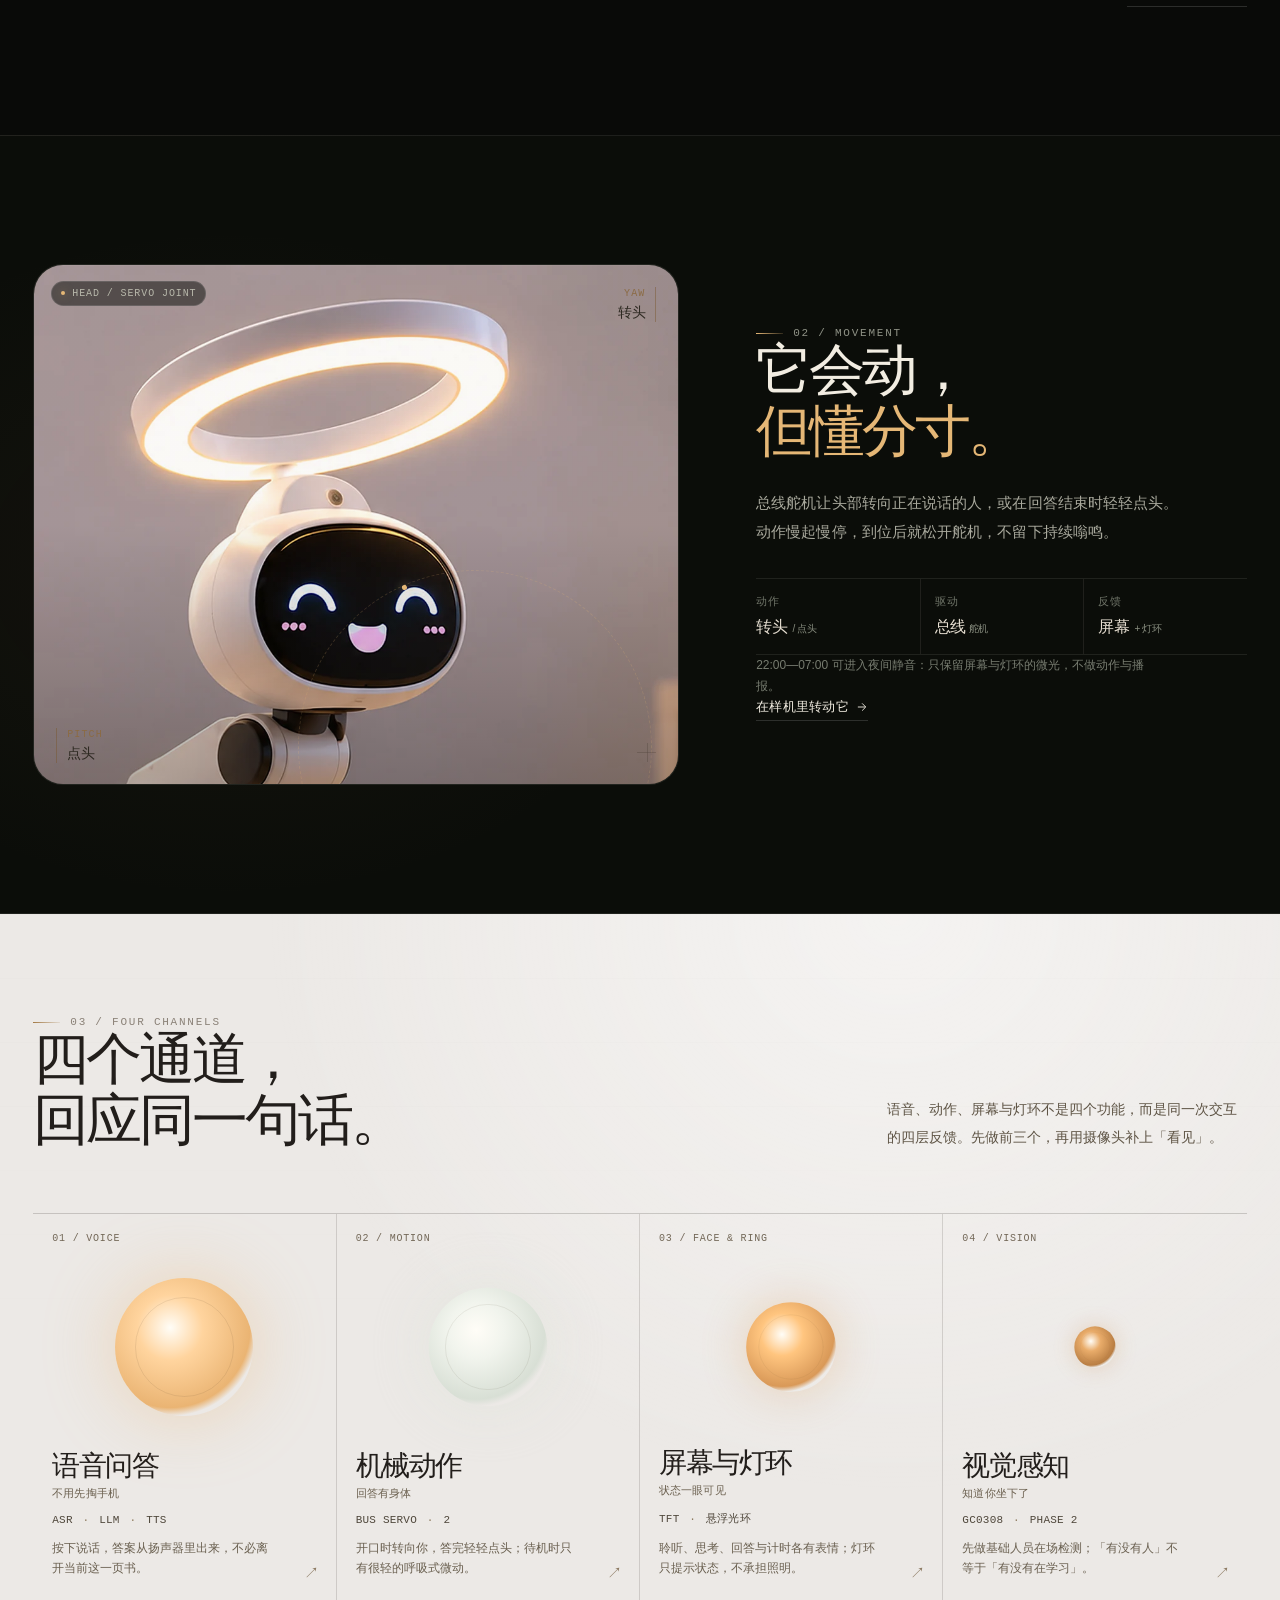
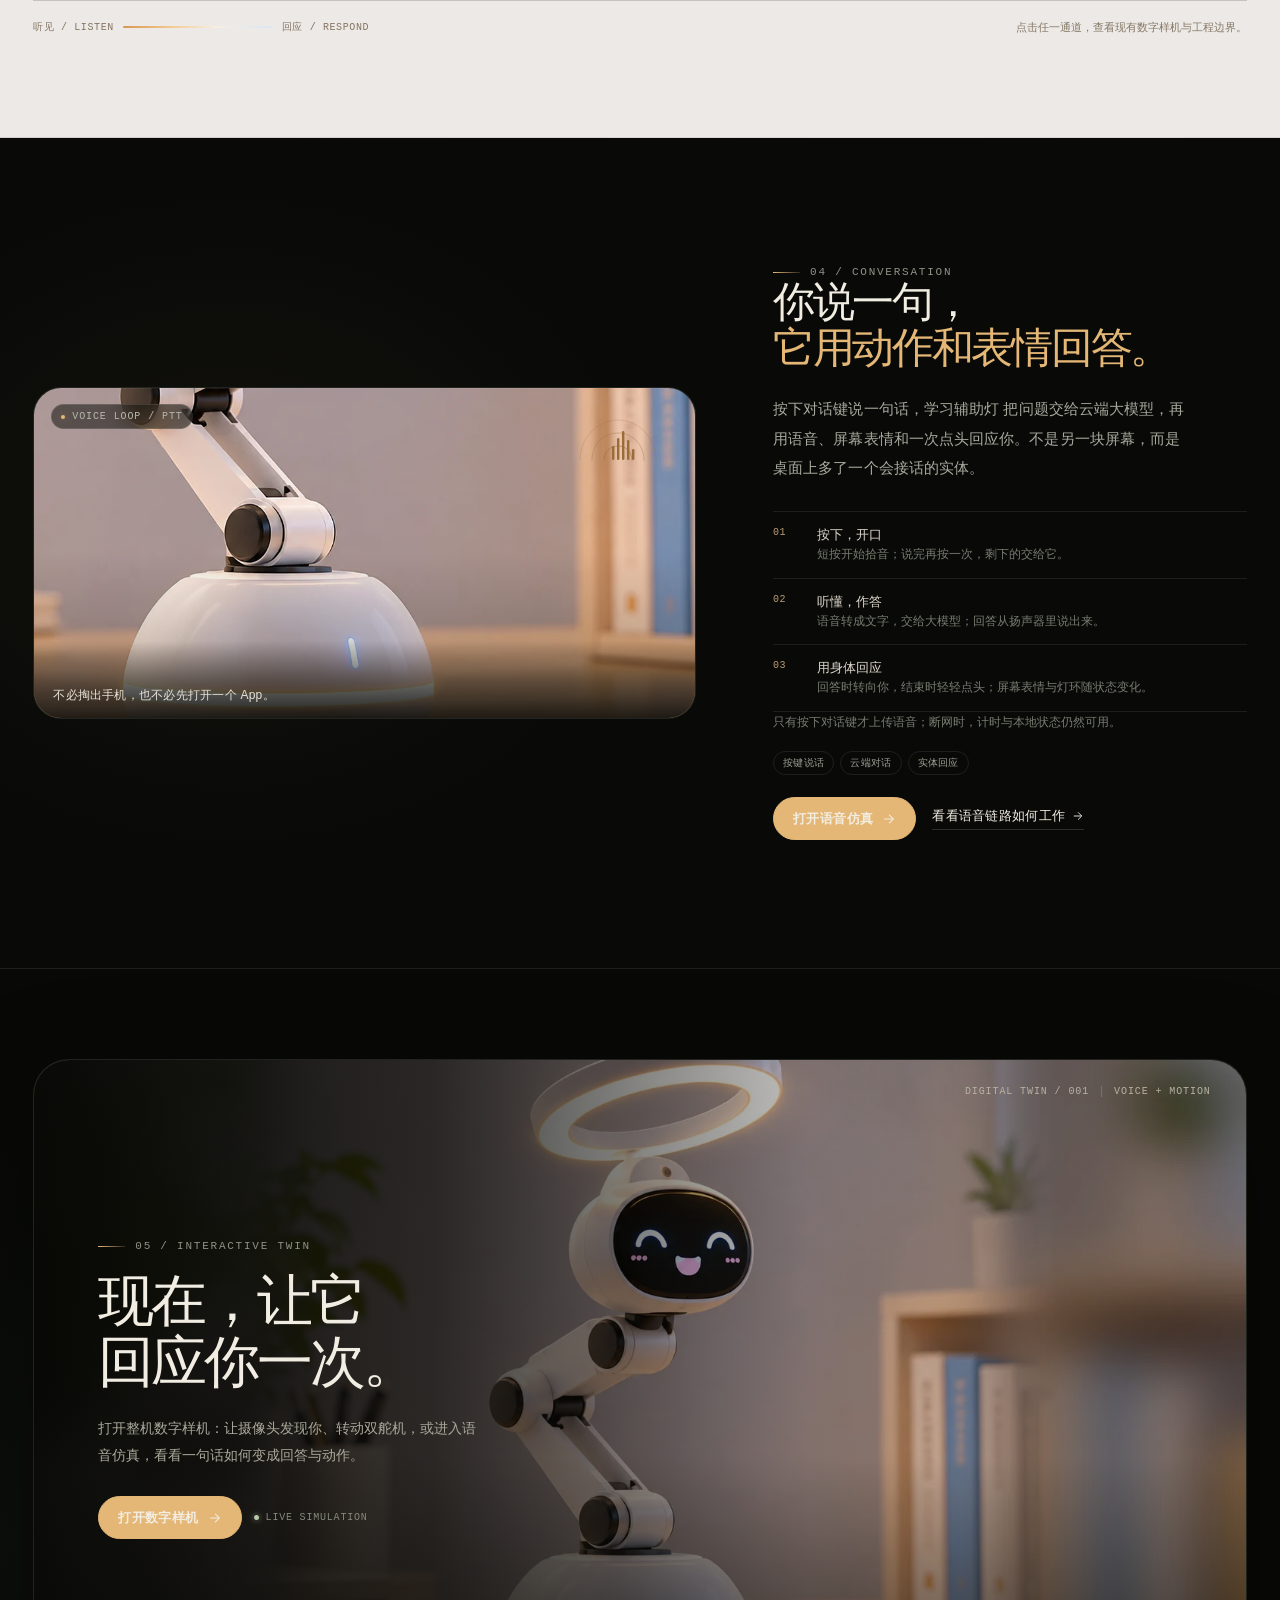
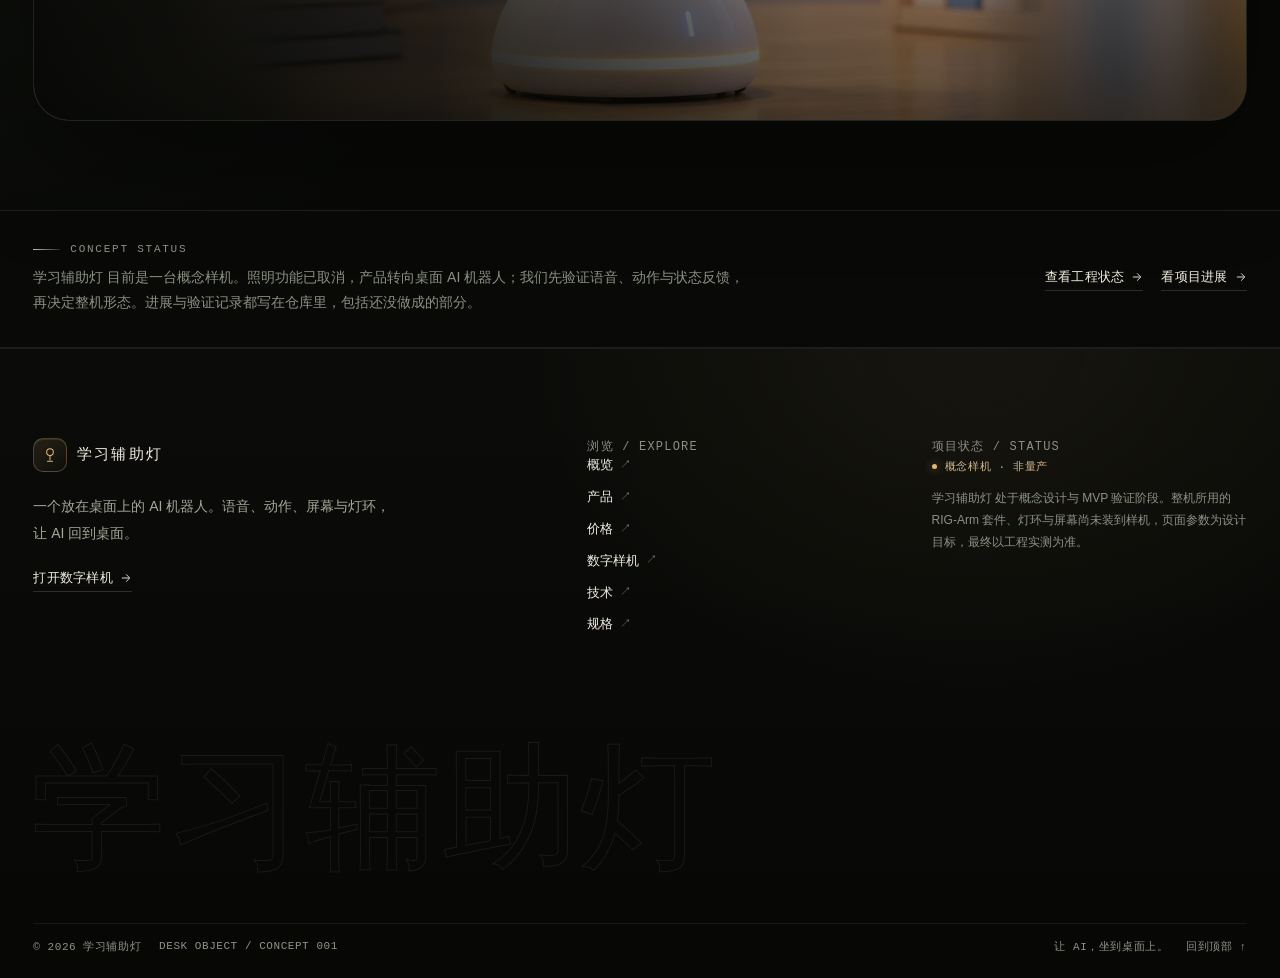
==== commit 3301501b: "feat(site): 字号收敛为六级阶梯，正文加大并清掉装饰小字 全站 15px 以下原本散着 19 种字号（5 / 5.5 / 6 / 6.5 / 7 / 7.2 / 7.5 / 8 / 8.5 " ====
--- a/web/index.html
+++ b/web/index.html
@@ -118,7 +118,6 @@
         </figure>
         <span class="hero-float hero-float--top"><span class="mini-dot"></span>总线舵机 / BUS SERVO</span>
         <span class="hero-float hero-float--bottom"><b>TFT</b><small>表情状态屏</small></span>
-        <span class="hero-side-note" aria-hidden="true">DESK OBJECT · NO. 001</span>
       </div>
     </div>
 
@@ -279,7 +278,6 @@
                 <rect class="voice-wave__bar" x="74" y="45" width="2.4" height="11" rx="1.2"/>
               </g>
             </svg>
-            <span>LISTEN → THINK → ANSWER</span>
           </div>
           <span class="voice-media__caption">不必掏出手机，也不必先打开一个 App。</span>
         </div>
--- a/web/assets/site.css
+++ b/web/assets/site.css
@@ -36,6 +36,17 @@
   --ink-soft:#5c554e;
   --ink-muted:#8a8177;
   --warm-black:#12100e;
+
+  /* 字号阶梯 — 全站 15px 以下只用这六级。
+     原来散着 5px / 5.5 / 6 / 6.5 / 7 / 7.2 / 7.5 / 8 / 8.5 / 9 / 9.5 / 10 /
+     10.5 / 11 / 11.5 / 12 / 12.5 / 13 / 14 共 19 种，中文在 8px 下几乎不可读。
+     正文起点提到 14px，注释 12px，英文角标最小 10px。 */
+  --t-micro:10px;
+  --t-label:11px;
+  --t-note:12px;
+  --t-small:13px;
+  --t-body:14px;
+  --t-lead:15px;
 }
 *,*::before,*::after{box-sizing:border-box}
 html{scroll-behavior:smooth}
@@ -91,7 +102,7 @@
   margin:0 0 22px;
   color:var(--site-muted);
   font-family:var(--site-mono);
-  font-size:9px;
+  font-size:var(--t-label);
   line-height:1.2;
   letter-spacing:.16em;
   text-transform:uppercase;
@@ -107,7 +118,7 @@
 .site-index{
   color:var(--site-accent);
   font-family:var(--site-mono);
-  font-size:9px;
+  font-size:var(--t-label);
   letter-spacing:.12em;
 }
 .site-title{
@@ -127,17 +138,17 @@
 .site-lead{
   max-width:560px;
   color:#a9a99d;
-  font-size:14px;
+  font-size:var(--t-lead);
   line-height:1.95;
   letter-spacing:.005em;
 }
-.site-lead--small{max-width:420px;font-size:12.5px;line-height:1.9}
+.site-lead--small{max-width:420px;font-size:var(--t-body);line-height:1.9}
 .site-mono{font-family:var(--site-mono);font-variant-numeric:tabular-nums}
 .site-eyebrow-rule{
   display:flex;align-items:center;gap:12px;
   color:var(--site-muted);
   font-family:var(--site-mono);
-  font-size:8.5px;
+  font-size:var(--t-micro);
   letter-spacing:.12em;
 }
 .site-eyebrow-rule::after{content:"";height:1px;flex:1;background:var(--site-line)}
@@ -155,7 +166,7 @@
   border-radius:999px;
   background:var(--btn-bg);
   color:var(--btn-color);
-  font-size:11.5px;
+  font-size:var(--t-small);
   line-height:1;
   letter-spacing:.03em;
   text-decoration:none;
@@ -178,7 +189,7 @@
 .site-text-link{
   display:inline-flex;align-items:center;gap:7px;
   color:#c3bdaf;
-  font-size:11px;
+  font-size:var(--t-small);
   letter-spacing:.02em;
   text-decoration:none;
   border-bottom:1px solid rgba(255,255,255,.14);
@@ -221,7 +232,7 @@
   backdrop-filter:blur(10px);
   color:#b8b8ab;
   font-family:var(--site-mono);
-  font-size:7.5px;
+  font-size:var(--t-micro);
   letter-spacing:.09em;
   white-space:nowrap;
 }
@@ -240,7 +251,7 @@
   border-radius:8px;
   background:#11130f;
   color:var(--site-text);
-  font-size:12px;
+  font-size:var(--t-body);
   text-decoration:none;
 }
 .site-skip:focus{top:12px}
@@ -259,11 +270,13 @@
 }
 /* 浅色区块上方：导航跟随变浅。site.js 根据当前滚到的区块给 header 加 is-on-light。 */
 .site-header.is-on-light{
-  background:linear-gradient(180deg,rgba(236,233,230,.9),rgba(236,233,230,.74));
+  /* 必须接近实色：导航是 sticky，页面停在顶部时它背后是深色 body，
+     半透明浅色会和 #080907 混成灰条（0.9 叠加后约 #d5d2cf）。 */
+  background:linear-gradient(180deg,rgba(236,233,230,.985),rgba(236,233,230,.95));
   border-bottom-color:rgba(34,30,27,.07);
 }
 .site-header.is-on-light.is-scrolled{
-  background:rgba(236,233,230,.95);
+  background:rgba(236,233,230,.97);
   border-bottom-color:rgba(34,30,27,.12);
 }
 .site-header.is-on-light .site-brand{color:var(--ink)}
@@ -323,7 +336,7 @@
 .site-brand__mark svg{width:18px;height:18px}
 .site-brand__name{
   font-family:var(--site-mono);
-  font-size:14px;
+  font-size:var(--t-lead);
   line-height:1;
   letter-spacing:.14em;
   white-space:nowrap;
@@ -333,7 +346,7 @@
   padding-left:12px;
   border-left:1px solid var(--site-line-strong);
   color:var(--site-muted);
-  font-size:10.5px;
+  font-size:var(--t-note);
   line-height:1.2;
   letter-spacing:.07em;
   white-space:nowrap;
@@ -346,7 +359,7 @@
   position:relative;
   padding:10px 0;
   color:#93978b;
-  font-size:12.5px;
+  font-size:var(--t-body);
   line-height:1;
   letter-spacing:.06em;
   text-decoration:none;
@@ -377,7 +390,7 @@
   display:inline-flex;align-items:center;gap:7px;
   color:#7e8376;
   font-family:var(--site-mono);
-  font-size:8px;
+  font-size:var(--t-micro);
   letter-spacing:.08em;
   white-space:nowrap;
 }
@@ -393,7 +406,7 @@
   border-radius:999px;
   background:rgba(229,183,118,.06);
   color:#e4c99f;
-  font-size:9.5px;
+  font-size:var(--t-label);
   line-height:1;
   letter-spacing:.04em;
   text-decoration:none;
@@ -410,7 +423,7 @@
   background:rgba(255,255,255,.02);
   color:#a8aca0;
   font-family:var(--site-sans);
-  font-size:9.5px;
+  font-size:var(--t-label);
   letter-spacing:.04em;
   cursor:pointer;
   transition:color .25s,border-color .25s,background .25s;
@@ -469,7 +482,7 @@
 .site-menu__nav a span{
   color:#6f7468;
   font-family:var(--site-mono);
-  font-size:8px;
+  font-size:var(--t-micro);
   letter-spacing:.1em;
 }
 .site-menu__nav a[aria-current="page"]{color:var(--site-accent)}
@@ -480,7 +493,7 @@
 .site-menu__foot p{
   max-width:240px;
   color:#7c8174;
-  font-size:10px;
+  font-size:var(--t-note);
   line-height:1.65;
 }
 
@@ -508,21 +521,21 @@
   padding-bottom:clamp(44px,6vw,74px);
 }
 .site-footer .site-brand__mark{width:34px;height:34px}
-.site-footer .site-brand__name{font-size:14px}
+.site-footer .site-brand__name{font-size:var(--t-lead)}
 .footer-brand-copy{max-width:360px;margin-top:21px}
 .footer-brand-copy p{
   color:#a3a698;
-  font-size:12px;
+  font-size:var(--t-body);
   line-height:1.9;
 }
 .footer-brand-links{display:flex;align-items:center;gap:12px;margin-top:22px}
 .footer-col h3{
   margin:0 0 17px;
-  color:#777c70;
-  font-family:var(--site-mono);
-  font-size:8px;
+  color:#8b9084;
+  font-family:var(--site-mono);
+  font-size:var(--t-note);
   font-weight:400;
-  letter-spacing:.14em;
+  letter-spacing:.1em;
   text-transform:uppercase;
 }
 .footer-col a{
@@ -530,20 +543,20 @@
   width:fit-content;
   margin:0 0 11px;
   color:#b1b2a6;
-  font-size:11px;
+  font-size:var(--t-small);
   line-height:1.6;
   text-decoration:none;
   transition:color .25s var(--site-ease),transform .25s var(--site-ease);
 }
 .footer-col a:hover{color:var(--site-accent);transform:translateX(2px)}
-.footer-col a .arrow{font-family:var(--site-mono);font-size:9px;opacity:.5}
+.footer-col a .arrow{font-family:var(--site-mono);font-size:var(--t-label);opacity:.5}
 .footer-note h3{
   margin:0 0 17px;
-  color:#777c70;
-  font-family:var(--site-mono);
-  font-size:8px;
+  color:#8b9084;
+  font-family:var(--site-mono);
+  font-size:var(--t-note);
   font-weight:400;
-  letter-spacing:.14em;
+  letter-spacing:.1em;
   text-transform:uppercase;
 }
 .footer-prototype{
@@ -551,7 +564,7 @@
   margin-bottom:14px;
   color:#d1b78f;
   font-family:var(--site-mono);
-  font-size:8px;
+  font-size:var(--t-label);
   letter-spacing:.06em;
 }
 .footer-prototype i{
@@ -559,7 +572,7 @@
   background:var(--site-accent);
   box-shadow:0 0 9px rgba(229,183,118,.55);
 }
-.footer-note p{color:#8d9184;font-size:10.5px;line-height:1.8}
+.footer-note p{color:#8d9184;font-size:var(--t-note);line-height:1.8}
 .footer-wordmark{
   margin:0 -0.02em;
   padding:16px 0 6px;
@@ -579,9 +592,9 @@
   margin-top:clamp(22px,3vw,38px);
   padding-top:15px;
   border-top:1px solid rgba(242,237,226,.065);
-  color:#696e62;
-  font-family:var(--site-mono);
-  font-size:8px;
+  color:#8f9286;
+  font-family:var(--site-mono);
+  font-size:var(--t-label);
   letter-spacing:.05em;
 }
 .site-footer__bottom .meta-set{display:flex;align-items:center;gap:18px;flex-wrap:wrap}
@@ -646,9 +659,9 @@
   :root{--site-header-h:56px;--site-pad:16px}
   .site-brand__mark{width:29px;height:29px;border-radius:9px}
   .site-brand__mark svg{width:17px;height:17px}
-  .site-brand__name{font-size:12px}
+  .site-brand__name{font-size:var(--t-body)}
   .site-actions .site-cta{display:none}
-  .site-reset{padding:0 9px;font-size:9px}
+  .site-reset{padding:0 9px}
   .site-menu__nav a{font-size:19px;padding:13px 0}
   .site-menu__foot{align-items:flex-start;flex-direction:column;gap:14px}
   .site-menu__foot .site-button{width:100%}
@@ -676,7 +689,7 @@
   border-bottom:1px solid rgba(229,183,118,.22);
   background:rgba(229,183,118,.07);
   color:#d5c3a4;
-  font-size:11.5px;
+  font-size:var(--t-small);
   line-height:1.6;
 }
 .devnote b{
@@ -685,7 +698,7 @@
   border-radius:3px;
   color:#f0d4a8;
   font-family:var(--site-mono);
-  font-size:8px;
+  font-size:var(--t-micro);
   font-weight:400;
   letter-spacing:.08em;
 }
--- a/web/assets/pages.css
+++ b/web/assets/pages.css
@@ -9,7 +9,7 @@
 .site-page .fine-note{
   color:#73786c;
   font-family:var(--site-mono);
-  font-size:8px;
+  font-size:var(--t-micro);
   line-height:1.7;
   letter-spacing:.03em;
 }
@@ -95,7 +95,7 @@
   max-width:440px;
   margin:29px 0 0;
   color:var(--ink-soft);
-  font-size:14px;
+  font-size:var(--t-lead);
   line-height:1.95;
   letter-spacing:.005em;
 }
@@ -103,9 +103,18 @@
   display:inline-block;
   margin-top:7px;
   color:#8a6135;
-  font-size:10px;
+  font-size:var(--t-note);
   line-height:1.6;
   letter-spacing:.02em;
+}
+/* 首屏是浅色底，.site-text-link 的默认色 #c3bdaf 在这里几乎看不见 */
+.home-hero .site-text-link{
+  color:var(--ink-soft);
+  border-bottom-color:rgba(34,30,27,.22);
+}
+.home-hero .site-text-link:hover{
+  color:#8a6135;
+  border-bottom-color:rgba(168,118,60,.5);
 }
 .hero-facts{
   display:grid;
@@ -123,7 +132,7 @@
 .hero-facts dt{
   color:var(--ink-muted);
   font-family:var(--site-mono);
-  font-size:8px;
+  font-size:var(--t-label);
   letter-spacing:.1em;
 }
 .hero-facts dd{
@@ -131,14 +140,14 @@
   margin:9px 0 0;
   color:var(--ink);
   font-family:var(--site-mono);
-  font-size:13px;
+  font-size:var(--t-body);
   letter-spacing:-.01em;
   white-space:nowrap;
 }
 .hero-facts dd small{
   color:var(--ink-soft);
   font-family:var(--site-sans);
-  font-size:8.5px;
+  font-size:var(--t-micro);
   letter-spacing:.02em;
 }
 .home-hero__visual{
@@ -197,8 +206,8 @@
   backdrop-filter:blur(9px);
   color:var(--ink-soft);
   font-family:var(--site-mono);
-  font-size:7.5px;
-  letter-spacing:.08em;
+  font-size:var(--t-label);
+  letter-spacing:.06em;
 }
 .hero-float{
   position:absolute;z-index:3;
@@ -212,7 +221,7 @@
   backdrop-filter:blur(14px);
   color:var(--ink);
   font-family:var(--site-mono);
-  font-size:7.5px;
+  font-size:var(--t-micro);
   letter-spacing:.07em;
   box-shadow:0 10px 26px rgba(78,62,46,.12);
 }
@@ -226,24 +235,15 @@
 .hero-float--bottom b{
   color:#8a6135;
   font-family:var(--site-mono);
-  font-size:12px;
+  font-size:var(--t-body);
   font-weight:400;
   letter-spacing:-.02em;
 }
 .hero-float--bottom small{
   color:var(--ink-muted);
   font-family:var(--site-sans);
-  font-size:8px;
+  font-size:var(--t-micro);
   letter-spacing:.02em;
-}
-.hero-side-note{
-  position:absolute;z-index:2;
-  right:-4px;top:38%;
-  writing-mode:vertical-rl;
-  color:var(--ink-muted);
-  font-family:var(--site-mono);
-  font-size:7px;
-  letter-spacing:.14em;
 }
 .scroll-cue{
   position:absolute;z-index:3;left:50%;bottom:21px;
@@ -251,7 +251,7 @@
   display:flex;flex-direction:column;align-items:center;gap:9px;
   color:var(--ink-muted);
   font-family:var(--site-mono);
-  font-size:7px;
+  font-size:var(--t-micro);
   letter-spacing:.15em;
   text-decoration:none;
   transition:color .25s var(--site-ease);
@@ -275,7 +275,6 @@
   .home-hero__visual{justify-self:center;width:min(100%,520px);padding:14px 0 0}
   .hero-float--top{left:-7px}
   .hero-float--bottom{right:-2px;bottom:66px}
-  .hero-side-note{display:none}
   .scroll-cue{display:none}
   .hero-facts{max-width:none}
   .home-hero__lead{max-width:560px}
@@ -284,18 +283,18 @@
   .home-hero{padding-top:35px}
   .home-hero__title{font-size:clamp(53px,15.2vw,70px);line-height:.91}
   .home-hero__title span::after{right:-.02em}
-  .home-hero__lead{margin-top:22px;font-size:12.5px;line-height:1.85}
+  .home-hero__lead{margin-top:22px;line-height:1.85}
   .site-actions-row{margin-top:24px;gap:16px}
   .hero-facts{grid-template-columns:1fr 1fr;margin-top:30px}
   .hero-facts > div{padding:13px 14px 0 0}
   .hero-facts > div + div{padding-left:14px}
   .hero-facts > div:nth-child(3){grid-column:1 / -1;padding:14px 0 0;border-left:0;border-top:1px solid var(--paper-line);margin-top:14px}
-  .hero-facts dd{font-size:12px;white-space:normal;flex-wrap:wrap;gap:2px 6px;line-height:1.45}
+  .hero-facts dd{white-space:normal;flex-wrap:wrap;gap:2px 6px;line-height:1.45}
   .home-hero__visual{padding-top:8px}
-  .hero-float{font-size:6.5px;min-height:29px;padding:0 9px}
-  .hero-float--bottom{font-size:6.5px;padding:8px 10px}
-  .hero-float--bottom b{font-size:10.5px}
-  .hero-object__caption{font-size:6.5px;padding:12px 13px}
+  .hero-float{min-height:29px;padding:0 9px}
+  .hero-float--bottom{padding:8px 10px}
+  
+  .hero-object__caption{padding:12px 13px}
   .hero-orbit{width:100%;right:-4%}
 }
 
@@ -324,7 +323,7 @@
 }
 .premise__aside p{
   color:#a3a79a;
-  font-size:13px;
+  font-size:var(--t-body);
   line-height:1.9;
 }
 .premise__aside p + p{margin-top:13px;color:#7d8275}
@@ -333,7 +332,7 @@
   padding-left:13px;
   border-left:1px solid rgba(229,183,118,.5);
   color:#d8d2c4;
-  font-size:13px;
+  font-size:var(--t-body);
   line-height:1.85;
 }
 .premise__facts{
@@ -355,7 +354,7 @@
 .fact__index{
   color:#6d7265;
   font-family:var(--site-mono);
-  font-size:8px;
+  font-size:var(--t-micro);
   letter-spacing:.08em;
 }
 .fact strong{
@@ -380,18 +379,18 @@
 .fact p{
   margin-top:18px;
   color:#858a7c;
-  font-size:10px;
+  font-size:var(--t-note);
   line-height:1.7;
 }
 .premise__foot{
   display:flex;align-items:flex-start;justify-content:space-between;gap:28px;
   margin-top:17px;
   color:#696e62;
-  font-size:9px;
+  font-size:var(--t-note);
   line-height:1.75;
 }
 .premise__foot p{max-width:560px}
-.premise__foot .site-text-link{flex:0 0 auto;font-size:9.5px}
+.premise__foot .site-text-link{flex:0 0 auto;font-size:var(--t-label)}
 @media (max-width:1080px){
   .premise__title-row{grid-template-columns:minmax(0,1.2fr) minmax(230px,.6fr);gap:34px}
   .premise__facts{grid-template-columns:1fr 1fr}
@@ -407,7 +406,7 @@
   .fact{min-height:152px;padding:17px 14px 18px}
   .fact strong{margin-top:16px;font-size:clamp(31px,7vw,44px)}
   .fact strong.fact__long{font-size:clamp(23px,5.4vw,34px)}
-  .fact p{font-size:9px;margin-top:13px}
+  .fact p{margin-top:13px}
   .premise__foot{flex-direction:column;gap:13px}
 }
 @media (max-width:430px){
@@ -417,7 +416,7 @@
   .fact:nth-child(n+2){border-top:1px solid var(--site-line)}
   .fact strong{margin-top:10px;font-size:36px}
   .fact p{margin-top:9px}
-  .fact__index{font-size:7px}
+  
 }
 
 /* ==========================================================================
@@ -450,14 +449,14 @@
   display:flex;flex-direction:column;gap:4px;
   color:#8b6b44;
   font-family:var(--site-mono);
-  font-size:7px;
+  font-size:var(--t-micro);
   line-height:1.3;
   letter-spacing:.11em;
 }
 .motion-annotation b{
   color:#2c2820;
   font-family:var(--site-mono);
-  font-size:13px;
+  font-size:var(--t-body);
   font-weight:400;
   letter-spacing:-.02em;
 }
@@ -498,7 +497,7 @@
   display:block;margin-bottom:8px;
   color:#6f7468;
   font-family:var(--site-mono);
-  font-size:7.5px;letter-spacing:.08em;
+  font-size:var(--t-label);letter-spacing:.08em;
 }
 .motion-specs strong{
   color:#e7dfd2;
@@ -510,13 +509,13 @@
   margin-left:3px;
   color:#8a8f81;
   font-family:var(--site-sans);
-  font-style:normal;font-size:8px;
+  font-style:normal;font-size:var(--t-micro);
 }
 .motion-note{
   max-width:390px;
   margin:16px 0 23px;
   color:#777c70;
-  font-size:10px;line-height:1.75;
+  font-size:var(--t-note);line-height:1.75;
 }
 @media (max-width:1080px){
   .motion-feature__inner{grid-template-columns:1fr 1fr;gap:34px}
@@ -532,9 +531,9 @@
 }
 @media (max-width:430px){
   .motion-media{aspect-ratio:1.08;border-radius:20px}
-  .motion-annotation b{font-size:11px}
-  .motion-specs strong{font-size:14px}
-  .motion-specs span{font-size:6.5px}
+  
+  .motion-specs strong{font-size:var(--t-lead)}
+  
 }
 
 /* ==========================================================================
@@ -542,11 +541,11 @@
    ========================================================================== */
 .light-gallery{
   position:relative;
-  color:#1d1b16;
+  color:var(--ink);
   background:
-    radial-gradient(70% 100% at 70% 0%,rgba(255,248,237,.7),transparent 70%),
-    #e8e1d3;
-  border-bottom:1px solid rgba(30,27,22,.12);
+    radial-gradient(70% 100% at 70% 0%,rgba(255,255,255,.46),transparent 70%),
+    var(--paper);
+  border-bottom:1px solid var(--paper-line);
   padding-block:clamp(74px,8vw,118px);
 }
 .light-gallery::before{
@@ -556,9 +555,9 @@
   mask-image:linear-gradient(180deg,black,transparent 75%);
   -webkit-mask-image:linear-gradient(180deg,black,transparent 75%);
 }
-.light-gallery .site-kicker{color:#786c5a}
+.light-gallery .site-kicker{color:var(--ink-muted)}
 .light-gallery .site-kicker::before{background:linear-gradient(90deg,#a37a45,rgba(163,122,69,.14))}
-.light-gallery .site-title{color:#1e1b16}
+.light-gallery .site-title{color:var(--ink)}
 .light-gallery__head{
   position:relative;
   display:grid;grid-template-columns:minmax(0,1fr) minmax(240px,.48fr);
@@ -570,7 +569,7 @@
   justify-self:end;
   max-width:360px;
   color:#5f5546;
-  font-size:12px;
+  font-size:var(--t-body);
   line-height:1.95;
 }
 .recipe-grid{
@@ -597,7 +596,7 @@
 .recipe-card__index{
   color:#736858;
   font-family:var(--site-mono);
-  font-size:8px;
+  font-size:var(--t-micro);
   letter-spacing:.08em;
 }
 .recipe-orb{
@@ -629,7 +628,7 @@
 }
 .recipe-card__name small{
   color:#6b604f;
-  font-size:9px;
+  font-size:var(--t-label);
   line-height:1.3;
   letter-spacing:.01em;
 }
@@ -637,7 +636,7 @@
   margin-top:14px;
   color:#4f473b;
   font-family:var(--site-mono);
-  font-size:9px;
+  font-size:var(--t-label);
   letter-spacing:.02em;
 }
 .recipe-card__meta i{margin:0 3px;color:#8e7b60;font-style:normal}
@@ -645,14 +644,14 @@
   max-width:220px;
   margin-top:12px;
   color:#6a6050;
-  font-size:10px;
+  font-size:var(--t-note);
   line-height:1.7;
 }
 .recipe-arrow{
   position:absolute;right:17px;bottom:17px;
   color:#8d7b63;
   font-family:var(--site-mono);
-  font-size:14px;
+  font-size:var(--t-lead);
   transition:transform .3s var(--site-ease),color .3s;
 }
 .recipe-card:hover .recipe-arrow{transform:translate(2px,-2px);color:#332b20}
@@ -660,13 +659,13 @@
   display:flex;align-items:center;justify-content:space-between;gap:30px;
   margin-top:19px;
 }
-.light-gallery__foot > p{color:#857866;font-size:9px}
+.light-gallery__foot > p{color:#857866;font-size:var(--t-label)}
 .cct-scale{
   display:flex;align-items:center;gap:9px;
   min-width:240px;
   color:#837562;
   font-family:var(--site-mono);
-  font-size:7px;letter-spacing:.06em;
+  font-size:var(--t-micro);letter-spacing:.06em;
 }
 .cct-scale i{
   display:block;width:150px;height:2px;border-radius:99px;
@@ -693,10 +692,10 @@
   .recipe-card{min-height:270px;padding:14px 12px 17px}
   .recipe-orb{width:86px;height:86px;margin-top:18px}
   .recipe-card__name{font-size:22px}
-  .recipe-card__name small{font-size:8px}
-  .recipe-card__meta{font-size:8px}
-  .recipe-card__desc{font-size:9px;line-height:1.6}
-  .recipe-arrow{right:12px;bottom:12px;font-size:12px}
+  
+  
+  .recipe-card__desc{line-height:1.6}
+  .recipe-arrow{right:12px;bottom:12px;font-size:var(--t-body)}
   .cct-scale i{width:100px}
   .cct-scale{min-width:0}
 }
@@ -724,27 +723,22 @@
 .voice-media__label{top:16px;left:17px}
 .voice-media__caption{
   position:absolute;z-index:3;
-  left:19px;bottom:16px;
-  color:#d2c4b1;
-  font-size:10px;
+  left:0;right:0;bottom:0;
+  padding:46px 19px 14px;
+  background:linear-gradient(0deg,rgba(8,9,7,.86) 0%,rgba(8,9,7,.48) 48%,transparent 100%);
+  color:#e7e1d5;
+  font-size:var(--t-note);
   letter-spacing:.02em;
 }
 .voice-wave{
   position:absolute;z-index:3;
   top:16px;right:17px;
   width:184px;
-  color:#e5b776;
+  /* 浅色照片上，原来的浅金波形几乎看不见 */
+  color:#9a6c37;
   text-align:right;
 }
 .voice-wave svg{width:120px;height:80px;margin-left:auto;display:block;overflow:visible}
-.voice-wave > span{
-  display:block;
-  margin-top:-16px;
-  color:#c6b292;
-  font-family:var(--site-mono);
-  font-size:6.5px;
-  letter-spacing:.06em;
-}
 .voice-wave__arc{transform-box:fill-box;transform-origin:center;animation:voice-arc 3.6s ease-in-out infinite}
 .voice-wave__arc:nth-child(2){animation-delay:.5s}
 .voice-wave__arc:nth-child(3){animation-delay:1s}
@@ -778,22 +772,22 @@
   padding-top:2px;
   color:#b99c73;
   font-family:var(--site-mono);
-  font-size:8px;letter-spacing:.04em;
+  font-size:var(--t-micro);letter-spacing:.04em;
 }
 .voice-steps strong{
   color:#ded8cc;
-  font-size:11px;font-weight:500;line-height:1.45;
+  font-size:var(--t-small);font-weight:500;line-height:1.45;
 }
 .voice-steps p{
   margin-top:4px;
   color:#777c70;
-  font-size:10px;line-height:1.65;
+  font-size:var(--t-note);line-height:1.65;
 }
 .voice-note{
   max-width:420px;
   margin-top:14px;
   color:#777c70;
-  font-size:9px;line-height:1.7;
+  font-size:var(--t-note);line-height:1.75;
 }
 .voice-tags{display:flex;flex-wrap:wrap;gap:6px;margin:18px 0 20px}
 .voice-tags span{
@@ -802,7 +796,7 @@
   border-radius:999px;
   color:#9c9f92;
   font-family:var(--site-mono);
-  font-size:7.5px;letter-spacing:.03em;
+  font-size:var(--t-micro);letter-spacing:.03em;
 }
 .voice-cta-row{display:flex;flex-wrap:wrap;align-items:center;gap:16px;margin-top:22px}
 @media (prefers-reduced-motion:reduce){
@@ -821,11 +815,11 @@
 @media (max-width:430px){
   .voice-media{aspect-ratio:1.16}
   .voice-media img{object-position:42% 50%}
-  .voice-media__caption{font-size:8.5px;left:13px;bottom:12px}
+  .voice-media__caption{left:13px;bottom:12px}
   .voice-media__label{top:12px;left:12px}
   .voice-wave{width:110px;top:11px;right:11px}
   .voice-wave svg{width:80px;height:54px}
-  .voice-wave > span{font-size:5px;margin-top:-14px}
+  .voice-wave > span{margin-top:-14px}
 }
 
 /* ==========================================================================
@@ -867,14 +861,14 @@
   max-width:390px;
   margin-top:22px;
   color:#aaa99b;
-  font-size:12px;line-height:1.9;
+  font-size:var(--t-body);line-height:1.9;
 }
 .sim-cta__content .site-actions-row{margin-top:28px}
 .sim-cta__live{
   display:inline-flex;align-items:center;gap:7px;
   color:#858a7c;
   font-family:var(--site-mono);
-  font-size:8px;letter-spacing:.08em;
+  font-size:var(--t-micro);letter-spacing:.08em;
 }
 .sim-cta__live i{
   width:5px;height:5px;border-radius:50%;
@@ -886,7 +880,7 @@
   display:flex;align-items:center;gap:12px;
   color:#b8b1a2;
   font-family:var(--site-mono);
-  font-size:7.5px;letter-spacing:.09em;
+  font-size:var(--t-micro);letter-spacing:.09em;
 }
 .sim-cta__meta span + span{padding-left:12px;border-left:1px solid rgba(255,255,255,.16)}
 .concept-band{
@@ -902,7 +896,7 @@
 .concept-band p:not(.site-kicker){
   max-width:720px;
   color:#8b9082;
-  font-size:11px;line-height:1.8;
+  font-size:var(--t-small);line-height:1.8;
 }
 .concept-band .site-text-link{flex:0 0 auto}
 @media (max-width:820px){
@@ -922,7 +916,7 @@
   .sim-cta__bg{object-position:55% 44%}
   .sim-cta__content{padding:24px 20px}
   .sim-cta__content .site-title{font-size:36px}
-  .sim-cta__content > p:not(.site-kicker){font-size:11px;margin-top:16px}
+  .sim-cta__content > p:not(.site-kicker){margin-top:16px}
   .sim-cta__content .site-actions-row{gap:14px;margin-top:20px}
   .sim-cta__live{display:none}
 }
@@ -932,18 +926,18 @@
    ========================================================================== */
 .light-band{
   position:relative;
-  color:#1c1a15;
+  color:var(--ink);
   background:
-    radial-gradient(70% 80% at 72% -10%,rgba(255,250,242,.72),transparent 62%),
-    #e8e1d3;
-  border-color:rgba(30,27,22,.12);
-}
-.light-band .site-kicker{color:#746957}
+    radial-gradient(70% 80% at 72% -10%,rgba(255,255,255,.5),transparent 62%),
+    var(--paper);
+  border-color:var(--paper-line);
+}
+.light-band .site-kicker{color:var(--ink-muted)}
 .light-band .site-kicker::before{background:linear-gradient(90deg,#a27a46,rgba(162,122,70,.13))}
 .light-band .site-kicker .dot{background:#a27a46;box-shadow:none}
-.light-band .site-title{color:#1e1b16}
-.light-band .site-lead{color:#605748}
-.light-band .site-text-link{color:#4d4437;border-color:rgba(30,27,22,.23)}
+.light-band .site-title{color:var(--ink)}
+.light-band .site-lead{color:var(--ink-soft)}
+.light-band .site-text-link{color:var(--ink-soft);border-color:rgba(34,30,27,.23)}
 .light-band .site-text-link:hover{color:#91662e;border-color:rgba(145,102,46,.48)}
 .light-band .site-button--primary{--btn-color:#17130e}
 
@@ -966,7 +960,7 @@
   backdrop-filter:blur(12px);
   color:#c1bbae;
   font-family:var(--site-mono);
-  font-size:7.5px;
+  font-size:var(--t-micro);
   letter-spacing:.075em;
   white-space:nowrap;
 }
@@ -1004,7 +998,7 @@
 }
 .product-hero__aside > p{
   color:#5d5345;
-  font-size:12.5px;
+  font-size:var(--t-body);
   line-height:1.95;
 }
 .product-hero__aside .site-actions-row{margin-top:24px}
@@ -1013,7 +1007,7 @@
   padding-top:13px;
   border-top:1px solid rgba(30,27,22,.14);
   color:#5d5345;
-  font-size:10px;
+  font-size:var(--t-note);
   line-height:1.6;
 }
 .product-hero__price strong{
@@ -1029,7 +1023,7 @@
   margin-top:2px;
   color:#8a7b64;
   font-family:var(--site-mono);
-  font-size:7.5px;
+  font-size:var(--t-micro);
   letter-spacing:.03em;
 }
 /* PRODUCT / price band */
@@ -1063,14 +1057,14 @@
   margin-top:14px;
   color:#cfc8b9;
   font-family:var(--site-mono);
-  font-size:9px;
+  font-size:var(--t-label);
   letter-spacing:.06em;
 }
 .product-price__note{
   max-width:400px;
   margin-top:18px;
   color:#979b8e;
-  font-size:11.5px;
+  font-size:var(--t-small);
   line-height:1.9;
 }
 .product-price__box{padding:clamp(20px,2.6vw,30px);border-radius:18px}
@@ -1080,12 +1074,12 @@
   display:block;
   color:#7c8174;
   font-family:var(--site-mono);
-  font-size:7.2px;
+  font-size:var(--t-micro);
   letter-spacing:.09em;
 }
-.product-price__row p{margin-top:7px;color:#d7d1c4;font-size:11px;line-height:1.75}
+.product-price__row p{margin-top:7px;color:#d7d1c4;font-size:var(--t-small);line-height:1.75}
 .product-price__actions{display:flex;align-items:center;gap:14px;flex-wrap:wrap;margin-top:18px}
-.product-price__fine{margin-top:12px;color:#6f7467;font-size:8.5px;line-height:1.65}
+.product-price__fine{margin-top:12px;color:#9a9e92;font-size:var(--t-note);line-height:1.7}
 @media (max-width:900px){
   .product-price__inner{grid-template-columns:1fr;gap:26px}
   .product-price__note{max-width:560px}
@@ -1100,17 +1094,18 @@
   margin:clamp(30px,4.6vw,58px) 0 0;
   overflow:hidden;
   aspect-ratio:1.6;
-  border:1px solid rgba(30,27,22,.19);
+  border:1px solid var(--paper-line-soft);
   border-radius:clamp(18px,2.5vw,28px);
-  background:#e6ddcc;
-  box-shadow:0 20px 65px rgba(45,35,22,.18);
+  background:var(--paper);
+  box-shadow:0 26px 72px rgba(58,46,36,.13);
 }
 .product-hero__stage img{width:100%;height:100%;object-fit:cover;object-position:center 48%}
 .product-hero__stage::after{
   content:"";position:absolute;inset:0;pointer-events:none;
-  background:linear-gradient(0deg,rgba(24,17,8,.62) 0%,rgba(24,17,8,.18) 26%,transparent 48%),
-             linear-gradient(90deg,rgba(24,17,8,.22),transparent 38%);
-  box-shadow:inset 0 0 0 1px rgba(255,255,255,.04);
+  /* 原来是 rgba(24,17,8,.62) 的深棕压暗，浅图上会显脏；
+     改成中性黑，只压住底部 42% 保证引言可读，不再给整张图染色。 */
+  background:linear-gradient(0deg,rgba(16,14,12,.46) 0%,rgba(16,14,12,.14) 23%,transparent 42%);
+  box-shadow:inset 0 0 0 1px rgba(255,255,255,.1);
 }
 .product-stage-label--top{top:17px;left:18px}
 .product-stage-label--right{top:17px;right:18px}
@@ -1118,14 +1113,8 @@
   position:absolute;z-index:3;left:clamp(22px,3.3vw,38px);bottom:clamp(20px,3vw,31px);
   color:#f1eadd;
 }
-.product-stage-quote > span{
-  color:#b09b7e;
-  font-family:var(--site-mono);
-  font-size:7px;
-  letter-spacing:.12em;
-}
 .product-stage-quote blockquote{
-  margin:11px 0 0;
+  margin:0;
   font-size:clamp(20px,2.4vw,31px);
   line-height:1.24;
   font-weight:350;
@@ -1136,7 +1125,7 @@
   margin-top:14px;
   color:#7a6e5d;
   font-family:var(--site-mono);
-  font-size:7.5px;
+  font-size:var(--t-label);
   letter-spacing:.055em;
 }
 @media (max-width:900px){
@@ -1147,7 +1136,7 @@
 @media (max-width:560px){
   .product-hero{padding-top:38px}
   .product-hero__title{font-size:clamp(47px,12vw,66px)}
-  .product-hero__aside > p{font-size:11.5px;line-height:1.85}
+  .product-hero__aside > p{line-height:1.85}
   .product-hero__stage{aspect-ratio:1.18;margin-top:26px}
   .product-hero__stage img{object-position:56% 44%}
   .product-stage-label--right{display:none}
@@ -1159,7 +1148,7 @@
 /* ==========================================================================
    PRODUCT / structure
    ========================================================================== */
-.product-structure{padding-block:clamp(46px,6vw,80px);border-bottom:1px solid rgba(30,27,22,.13)}
+.product-structure{padding-block:clamp(46px,6vw,80px);border-bottom:1px solid var(--paper-line)}
 .structure-grid{
   display:grid;
   grid-template-columns:minmax(0,max-content) minmax(0,1fr);
@@ -1170,19 +1159,21 @@
 .structure-plate{
   margin:0;
   padding:clamp(16px,2vw,24px);
-  border:1px solid rgba(30,27,22,.16);
+  border:1px solid var(--paper-line);
   border-radius:clamp(16px,2vw,22px);
+  /* 原来是 rgba(255,255,255,.9) 纯白板：图里的墙面是 #a7979a 暖灰，
+     白板衬上去像"照片贴在白卡纸上"；改成半透明纸色，和图片同族。 */
   background:
-    linear-gradient(180deg,rgba(255,255,255,.9),rgba(250,248,244,.72));
-  box-shadow:0 18px 48px rgba(45,35,22,.1),inset 0 1px 0 rgba(255,255,255,.9);
+    linear-gradient(180deg,rgba(255,255,255,.56),rgba(255,255,255,.16));
+  box-shadow:0 18px 44px rgba(58,46,36,.07),inset 0 1px 0 rgba(255,255,255,.7);
 }
 .structure-plate__frame{
   position:relative;
   display:flex;align-items:center;justify-content:center;
   padding:clamp(26px,3.4vw,44px) clamp(22px,3vw,40px);
   border-radius:clamp(10px,1.2vw,14px);
-  background:#fbfaf7;
-  border:1px solid rgba(30,27,22,.1);
+  background:#f2efec;
+  border:1px solid var(--paper-line-soft);
   overflow:hidden;
   text-decoration:none;
   color:inherit;
@@ -1190,8 +1181,8 @@
   transition:border-color .3s ease,background .3s ease;
 }
 a.structure-plate__frame:hover{
-  border-color:rgba(30,27,22,.26);
-  background:#fff;
+  border-color:var(--paper-line);
+  background:#f7f5f3;
 }
 .structure-grid > .structure-plate .structure-plate__frame img{
   width:auto;
@@ -1222,48 +1213,49 @@
 .structure-plate__frame img{
   position:relative;z-index:1;
   width:100%;max-width:440px;height:auto;
-  border-radius:8px;
-  border:1px solid rgba(30,27,22,.09);
-  background:#fff;
-}
-.structure-plate__tag,
-.structure-plate__note{
+  border-radius:6px;
+  /* 去掉 1px 白边与纯白底：图自带暖灰墙面，白边会割出一道硬轮廓 */
+  border:0;
+  background:transparent;
+}
+.structure-plate__tag{
   position:absolute;z-index:2;
-  color:#8a7b64;
-  font-family:var(--site-mono);
-  font-size:7px;letter-spacing:.13em;
+  top:14px;left:16px;
+  color:#6b6259;
+  font-family:var(--site-mono);
+  font-size:var(--t-label);letter-spacing:.1em;
   white-space:nowrap;
 }
-.structure-plate__tag{top:14px;left:16px}
-.structure-plate__note{bottom:13px;right:16px}
 .structure-plate figcaption{
   margin-top:14px;padding-inline:2px;
-  color:#6d6353;
-  font-size:10.5px;line-height:1.72;
+  color:var(--ink-soft);
+  font-size:var(--t-note);line-height:1.72;
 }
 
 .structure-specs{
   display:grid;
   gap:1px;
-  background:rgba(30,27,22,.12);
-  border:1px solid rgba(30,27,22,.12);
+  /* 单元格比区块底色浅一档（浮起的白卡），分隔线才有层次；
+     原来 cells #e4e0dc 与底色 #ece9e6 只差 3% 明度，整张表糊成一块。 */
+  background:rgba(34,30,27,.14);
+  border:1px solid var(--paper-line);
   border-radius:clamp(14px,1.8vw,18px);
   overflow:hidden;
 }
 .structure-spec{
   padding:clamp(15px,1.9vw,20px) clamp(16px,2.1vw,22px);
-  background:#f0eadf;
+  background:#f6f3f0;
 }
 .structure-spec__index{
   display:block;
-  color:#8f8168;
-  font-family:var(--site-mono);
-  font-size:7px;letter-spacing:.14em;
+  color:var(--ink-muted);
+  font-family:var(--site-mono);
+  font-size:var(--t-micro);letter-spacing:.14em;
   margin-bottom:9px;
 }
 .structure-spec strong{
   display:block;
-  color:#1e1b16;
+  color:var(--ink);
   font-size:clamp(21px,2.4vw,27px);
   font-weight:350;
   letter-spacing:-.035em;
@@ -1273,21 +1265,21 @@
   margin-left:3px;
   font-style:normal;
   font-size:.52em;
-  color:#8a7b64;
+  color:var(--ink-muted);
   letter-spacing:0;
 }
 .structure-spec p{
   margin:7px 0 0;
-  color:#6d6353;
-  font-size:10.5px;line-height:1.66;
+  color:var(--ink-soft);
+  font-size:var(--t-note);line-height:1.66;
 }
 .structure-specs__note{
   margin:0;
   padding:14px clamp(16px,2.1vw,22px) 15px;
-  background:#efe8dc;
-  color:#8a7b64;
-  font-family:var(--site-mono);
-  font-size:7.5px;line-height:1.7;letter-spacing:.04em;
+  background:#e8e4e0;
+  color:var(--ink-soft);
+  font-family:var(--site-sans);
+  font-size:var(--t-note);line-height:1.75;letter-spacing:.01em;
 }
 
 @media (max-width:900px){
@@ -1302,8 +1294,9 @@
 @media (max-width:560px){
   .product-structure{padding-block:36px}
   .structure-plate{padding:12px}
-  .structure-plate__frame{padding:20px 16px}
-  .structure-plate__tag,.structure-plate__note{font-size:6px}
+  /* 顶部留出 FIG 标签的高度：10px 字号 + 14px 上边距 + 8px 间隙
+     原来 20px 会把标签压在图片底下 */
+  .structure-plate__frame{padding:34px 16px 20px}
   .structure-specs{grid-template-columns:1fr}
   .structure-specs__note{grid-column:auto}
 }
@@ -1339,7 +1332,7 @@
   display:flex;align-items:center;justify-content:space-between;gap:15px;
   color:#7f8377;
   font-family:var(--site-mono);
-  font-size:7.5px;
+  font-size:var(--t-micro);
   letter-spacing:.08em;
 }
 .light-lab__topline span:last-child{color:#b29773}
@@ -1398,7 +1391,7 @@
   margin-top:11px;
   color:#777a6e;
   font-family:var(--site-mono);
-  font-size:6.5px;letter-spacing:.025em;
+  font-size:var(--t-micro);letter-spacing:.025em;
 }
 .cct-meter__labels span:nth-child(2){color:#b69b78}
 .light-wave{
@@ -1420,7 +1413,7 @@
 .light-lab__note{
   position:absolute;right:clamp(22px,3vw,34px);bottom:26px;
   color:#6f7467;
-  font-size:9px;
+  font-size:var(--t-label);
   line-height:1.7;
   text-align:right;
 }
@@ -1437,17 +1430,17 @@
   padding-top:2px;
   color:#b39770;
   font-family:var(--site-mono);
-  font-size:8px;
+  font-size:var(--t-micro);
 }
 .lab-detail strong{
   display:block;
   color:#dcd5c9;
-  font-size:11px;font-weight:500;letter-spacing:.01em;
+  font-size:var(--t-small);font-weight:500;letter-spacing:.01em;
 }
 .lab-detail p{
   margin-top:5px;
   color:#898e80;
-  font-size:10.5px;line-height:1.7;
+  font-size:var(--t-note);line-height:1.7;
 }
 .product-spec-strip{
   display:grid;grid-template-columns:repeat(4,minmax(0,1fr));
@@ -1461,7 +1454,7 @@
 }
 .product-spec-strip > div + div{padding-left:17px;border-left:1px solid var(--site-line)}
 .product-spec-strip span{
-  display:block;color:#6b7064;font-family:var(--site-mono);font-size:7px;letter-spacing:.07em;
+  display:block;color:#6b7064;font-family:var(--site-mono);font-size:var(--t-label);letter-spacing:.07em;
 }
 .product-spec-strip strong{
   display:flex;align-items:baseline;gap:4px;
@@ -1474,7 +1467,7 @@
 .product-spec-strip strong small{
   color:#7f8376;
   font-family:var(--site-sans);
-  font-size:7.5px;
+  font-size:var(--t-micro);
   line-height:1.3;
   letter-spacing:0;
 }
@@ -1493,13 +1486,13 @@
   .light-lab__value{font-size:clamp(56px,15vw,88px)}
   .light-lab__percent{font-size:15px}
   .cct-meter{margin-top:33px}
-  .cct-meter__labels span{font-size:5.5px}
+  
   .cct-meter__labels span:nth-child(2){display:none}
   .light-wave{bottom:62px;left:20px}
-  .light-lab__note{right:20px;bottom:16px;font-size:8px}
+  .light-lab__note{right:20px;bottom:16px}
   .light-lab__details{padding:12px 20px 16px}
   .lab-detail{padding:13px 0}
-  .lab-detail p{font-size:9px}
+  
   .product-spec-strip{grid-template-columns:1fr 1fr}
   .product-spec-strip > div:nth-child(3){border-left:0;border-top:1px solid var(--site-line)}
   .product-spec-strip > div:nth-child(4){border-top:1px solid var(--site-line)}
@@ -1511,7 +1504,7 @@
   .product-spec-strip > div{padding:12px 10px 14px 0}
   .product-spec-strip > div + div{padding-left:10px}
   .product-spec-strip strong{font-size:19px}
-  .product-spec-strip strong small{font-size:6.5px}
+  
 }
 
 /* ==========================================================================
@@ -1525,7 +1518,7 @@
   align-items:center;
 }
 .product-motion__copy .site-title{margin-bottom:24px}
-.product-motion__copy .site-lead{max-width:430px;color:#605748}
+.product-motion__copy .site-lead{max-width:430px;color:var(--ink-soft)}
 .motion-sequence{
   display:grid;grid-template-columns:repeat(4,minmax(0,1fr));
   margin-top:30px;
@@ -1541,47 +1534,57 @@
   display:block;
   color:#9a8b75;
   font-family:var(--site-mono);
-  font-size:7px;letter-spacing:.05em;
+  font-size:var(--t-micro);letter-spacing:.05em;
 }
 .motion-sequence strong{
   display:block;
   margin-top:7px;
   color:#2d281f;
-  font-size:12px;font-weight:500;
+  font-size:var(--t-body);font-weight:500;
 }
 .motion-sequence small{
   display:block;
   margin-top:4px;
   color:#817560;
   font-family:var(--site-mono);
-  font-size:6.5px;letter-spacing:.03em;
+  font-size:var(--t-micro);letter-spacing:.03em;
 }
 .product-motion__copy .site-text-link{margin-top:25px}
+/* 圆顶不再是"挖空的深色洞"：改为纸面上的拱形图片版块（plate），
+   边缘刻意收干净，图注移到拱形之外，避免底部渐隐糊成一片雾。 */
 .product-motion__media{
   position:relative;
   margin:0;
+  background:none;
+  border:0;
+}
+.product-motion__frame{
+  position:relative;
   overflow:hidden;
   aspect-ratio:1.03;
   border-radius:50% 50% 8% 8% / 34% 34% 6% 6%;
-  background:#0b0d09;
-  border:1px solid rgba(30,27,22,.19);
-}
-.product-motion__media img{
+  background:var(--paper);
+  border:1px solid var(--paper-line-soft);
+  box-shadow:0 20px 54px rgba(58,46,36,.09);
+}
+.product-motion__frame img{
   width:100%;height:100%;object-fit:cover;
   object-position:50% 0%;
-  filter:saturate(.9) brightness(.94);
-}
-.product-motion__media::after{
+  /* 原来 saturate(.9) brightness(.94) 是为了把图压进深色底，现在不需要 */
+  filter:none;
+}
+.product-motion__frame::after{
   content:"";position:absolute;inset:0;pointer-events:none;
-  background:linear-gradient(0deg,rgba(5,6,4,.7) 0%,transparent 38%);
+  border-radius:inherit;
+  box-shadow:inset 0 0 0 1px rgba(255,255,255,.18);
+}
+.product-motion__media figcaption{
+  margin-top:13px;
+  color:var(--ink-soft);
+  font-size:var(--t-label);
+  line-height:1.6;
 }
 .product-motion__media .product-stage-label{top:19px;left:20px}
-.product-motion__media figcaption{
-  position:absolute;z-index:3;left:22px;right:22px;bottom:18px;
-  color:#bdb4a5;
-  font-size:9.5px;
-  line-height:1.6;
-}
 .motion-ring{
   position:absolute;z-index:2;
   right:-17%;top:-24%;
@@ -1597,9 +1600,9 @@
 }
 .motion-tick{
   position:absolute;z-index:3;
-  color:#7d6038;
-  font-family:var(--site-mono);
-  font-size:7px;letter-spacing:.06em;
+  color:#4a423a;
+  font-family:var(--site-mono);
+  font-size:var(--t-micro);letter-spacing:.06em;
 }
 .motion-tick--a{right:23px;top:42%}
 .motion-tick--b{left:20px;bottom:21%}
@@ -1609,16 +1612,16 @@
 }
 @media (max-width:760px){
   .product-motion__inner{grid-template-columns:1fr;gap:35px}
-  .product-motion__media{aspect-ratio:1.15;max-width:600px;width:100%;justify-self:center;border-radius:46% 46% 8% 8% / 31% 31% 6% 6%}
+  .product-motion__frame{aspect-ratio:1.15;max-width:600px;width:100%;margin-inline:auto;border-radius:46% 46% 8% 8% / 31% 31% 6% 6%}
   .product-motion__copy .site-title{font-size:clamp(37px,8vw,52px)}
 }
 @media (max-width:430px){
-  .product-motion__media{aspect-ratio:1.02;border-radius:44% 44% 8% 8% / 29% 29% 6% 6%}
+  .product-motion__frame{aspect-ratio:1.02;border-radius:44% 44% 8% 8% / 29% 29% 6% 6%}
   .motion-sequence > div{padding:12px 7px 13px 0}
   .motion-sequence > div + div{padding-left:7px}
-  .motion-sequence strong{font-size:10px}
-  .motion-sequence small{font-size:5.5px}
-  .product-motion__media figcaption{font-size:8px;left:16px;right:16px;bottom:14px}
+  
+  
+  
   .motion-tick--a{right:15px}
   .motion-tick--b{left:15px}
 }
@@ -1654,20 +1657,23 @@
   background:linear-gradient(0deg,rgba(6,7,5,.66),transparent 43%);
 }
 .product-control__media figcaption{
-  position:absolute;z-index:3;left:18px;right:18px;bottom:15px;
-  color:#c7bdad;font-size:9px;line-height:1.6;
+  position:absolute;z-index:3;left:0;right:0;bottom:0;
+  padding:40px 18px 14px;
+  /* 照片底部是浅木色，浅灰字压不住；加一层向下加深的压底把图注托出来 */
+  background:linear-gradient(0deg,rgba(8,9,7,.86) 0%,rgba(8,9,7,.5) 48%,transparent 100%);
+  color:#e6e0d4;font-size:var(--t-note);line-height:1.65;
 }
 .control-callout{
   position:absolute;z-index:3;
   padding:5px 8px;
-  border:1px solid rgba(255,255,255,.13);
-  border-radius:2px;
-  background:rgba(9,11,8,.38);
+  border:1px solid rgba(255,255,255,.18);
+  border-radius:3px;
+  background:rgba(9,11,8,.62);
   -webkit-backdrop-filter:blur(8px);
   backdrop-filter:blur(8px);
-  color:#c1b59f;
-  font-family:var(--site-mono);
-  font-size:6.5px;
+  color:#e4dccb;
+  font-family:var(--site-mono);
+  font-size:var(--t-label);
   letter-spacing:.06em;
 }
 .control-callout--button{left:45%;top:74%}
@@ -1683,15 +1689,15 @@
   padding-top:2px;
   color:#b29670;
   font-family:var(--site-mono);
-  font-size:7px;letter-spacing:.035em;
+  font-size:var(--t-micro);letter-spacing:.035em;
 }
 .key-grid strong{
   color:#dad4c7;
-  font-size:12px;font-weight:500;
+  font-size:var(--t-body);font-weight:500;
 }
 .key-grid p{
   color:#8b9083;
-  font-size:11px;line-height:1.65;
+  font-size:var(--t-small);line-height:1.65;
 }
 .control-quote{
   margin:25px 0 21px;
@@ -1731,7 +1737,7 @@
 }
 .moment-card + .moment-card{border-left:1px solid rgba(30,27,22,.14)}
 .moment-card__top{display:flex;align-items:flex-start;justify-content:space-between;gap:15px}
-.moment-time{color:#6e6252;font-family:var(--site-mono);font-size:10px;letter-spacing:.05em}
+.moment-time{color:var(--ink-muted);font-family:var(--site-mono);font-size:var(--t-note);letter-spacing:.05em}
 .moment-orb{
   width:42px;height:42px;flex:0 0 auto;border-radius:50%;
   box-shadow:0 0 44px var(--orb-glow);
@@ -1743,7 +1749,7 @@
 .moment-card h3{
   margin-top:auto;
   padding-top:35px;
-  color:#28231b;
+  color:var(--ink);
   font-size:clamp(22px,2.4vw,30px);
   font-weight:350;
   letter-spacing:-.05em;
@@ -1751,16 +1757,16 @@
 .moment-card p{
   max-width:270px;
   margin-top:12px;
-  color:#645a4b;
-  font-size:11px;line-height:1.8;
+  color:var(--ink-soft);
+  font-size:var(--t-small);line-height:1.8;
 }
 .moment-data{
   margin-top:18px;
-  color:#5b5142;
-  font-family:var(--site-mono);
-  font-size:9px;letter-spacing:.025em;
-}
-.moment-data i{margin:0 3px;color:#a08d73;font-style:normal}
+  color:var(--ink-soft);
+  font-family:var(--site-mono);
+  font-size:var(--t-label);letter-spacing:.025em;
+}
+.moment-data i{margin:0 3px;color:var(--ink-muted);font-style:normal}
 .timer-band{
   display:grid;
   grid-template-columns:minmax(0,1fr) auto auto;
@@ -1768,25 +1774,25 @@
   gap:clamp(18px,3vw,35px);
   margin-top:25px;
   padding:18px 20px;
-  border:1px solid rgba(30,27,22,.13);
+  border:1px solid var(--paper-line);
   border-radius:14px;
-  background:rgba(255,250,243,.29);
+  background:rgba(255,255,255,.42);
 }
 .timer-band__copy .site-kicker{margin-bottom:7px}
-.timer-band__copy p{color:#6b6152;font-size:10px;line-height:1.6}
+.timer-band__copy p{color:var(--ink-soft);font-size:var(--t-note);line-height:1.6}
 .timer-band__chips{display:flex;align-items:center;gap:5px}
 .timer-band__chips span{
   display:inline-flex;align-items:center;justify-content:center;
   width:30px;height:27px;
-  border:1px solid rgba(30,27,22,.15);
+  border:1px solid var(--paper-line);
   border-radius:5px;
-  color:#715f49;
-  font-family:var(--site-mono);
-  font-size:8px;
-}
-.timer-band__chips span.is-active{background:#272119;color:#f3e7d4;border-color:#272119}
-.timer-band__chips small{margin-left:3px;color:#8b7d69;font-family:var(--site-mono);font-size:6.5px}
-.timer-band .site-text-link{white-space:nowrap;font-size:9.5px}
+  color:var(--ink-soft);
+  font-family:var(--site-mono);
+  font-size:var(--t-micro);
+}
+.timer-band__chips span.is-active{background:var(--ink);color:var(--paper);border-color:var(--ink)}
+.timer-band__chips small{margin-left:3px;color:var(--ink-muted);font-family:var(--site-mono);font-size:var(--t-micro)}
+.timer-band .site-text-link{white-space:nowrap;font-size:var(--t-label)}
 @media (max-width:820px){
   .moment-grid{grid-template-columns:1fr}
   .moment-card{min-height:190px;padding:17px 0 19px}
@@ -1818,7 +1824,7 @@
 }
 .detail-card + .detail-card{border-left:1px solid var(--site-line)}
 .detail-card:hover{background:rgba(255,255,255,.018)}
-.detail-card__index{color:#6f7465;font-family:var(--site-mono);font-size:7.5px;letter-spacing:.06em}
+.detail-card__index{color:#6f7465;font-family:var(--site-mono);font-size:var(--t-micro);letter-spacing:.06em}
 .detail-card h3{
   margin-top:auto;
   padding-top:38px;
@@ -1830,22 +1836,22 @@
 .detail-card p{
   margin-top:10px;
   color:#8b9082;
-  font-size:11px;line-height:1.7;
+  font-size:var(--t-small);line-height:1.7;
 }
 .detail-card__meta{
   margin-top:18px;
   color:#666b5f;
   font-family:var(--site-mono);
-  font-size:7px;letter-spacing:.04em;
+  font-size:var(--t-micro);letter-spacing:.04em;
 }
 .product-details__foot{
   display:flex;align-items:flex-start;justify-content:space-between;gap:28px;
   margin-top:16px;
   color:#696e61;
-  font-size:9px;line-height:1.7;
+  font-size:var(--t-note);line-height:1.75;
 }
 .product-details__foot p{max-width:600px}
-.product-details__foot .site-text-link{flex:0 0 auto;font-size:9.5px}
+.product-details__foot .site-text-link{flex:0 0 auto;font-size:var(--t-label)}
 .product-end{
   position:relative;
   overflow:hidden;
@@ -1874,7 +1880,7 @@
   max-width:380px;
   margin-top:20px;
   color:#9a9c90;
-  font-size:12px;line-height:1.85;
+  font-size:var(--t-body);line-height:1.85;
 }
 .product-end__copy .site-button{margin-top:27px}
 .product-end__media{
@@ -1897,7 +1903,7 @@
 .product-end__media span{
   position:absolute;z-index:2;left:16px;bottom:14px;
   color:#d1c5b3;
-  font-family:var(--site-mono);font-size:7px;letter-spacing:.08em;
+  font-family:var(--site-mono);font-size:var(--t-micro);letter-spacing:.08em;
 }
 @media (max-width:1080px){
   .detail-grid{grid-template-columns:1fr 1fr}
@@ -1982,16 +1988,16 @@
 .tech-hero__indices > div + div{padding-left:12px;border-left:1px solid var(--site-line)}
 .tech-hero__indices span{
   display:block;color:#6f7467;
-  font-family:var(--site-mono);font-size:7px;letter-spacing:.08em;
+  font-family:var(--site-mono);font-size:var(--t-micro);letter-spacing:.08em;
 }
 .tech-hero__indices strong{
   display:flex;align-items:baseline;gap:4px;
   margin-top:8px;
   color:#d9d2c6;
-  font-family:var(--site-mono);font-size:12px;font-weight:400;
+  font-family:var(--site-mono);font-size:var(--t-body);font-weight:400;
   letter-spacing:-.01em;
 }
-.tech-hero__indices small{color:#7a7e71;font-size:7px;font-weight:400}
+.tech-hero__indices small{color:#7a7e71;font-size:var(--t-micro);font-weight:400}
 .tech-hero__links{display:flex;align-items:center;gap:19px;flex-wrap:wrap;margin-top:29px}
 .tech-hero__media{
   margin:0;
@@ -2023,21 +2029,30 @@
 .tech-corner--br{bottom:13px;right:13px;border-width:0 1px 1px 0}
 .tech-photo__label{
   position:absolute;z-index:3;
-  color:#c6b79f;
-  font-family:var(--site-mono);font-size:6.5px;letter-spacing:.08em;
+  /* 浅色墙面上裸排浅棕字几乎看不见，给一层深色底 */
+  padding:7px 5px;
+  border-radius:3px;
+  background:rgba(9,11,8,.55);
+  -webkit-backdrop-filter:blur(6px);
+  backdrop-filter:blur(6px);
+  color:#ded3bd;
+  font-family:var(--site-mono);font-size:var(--t-micro);letter-spacing:.08em;
   writing-mode:vertical-rl;
 }
 .tech-photo__label--a{right:19px;top:22px}
 .tech-photo__label--b{left:19px;bottom:25px;writing-mode:horizontal-tb}
 .tech-photo__axis{
   position:absolute;z-index:3;left:19px;top:20px;
-  color:#7f8276;font-family:var(--site-mono);font-size:6.5px;letter-spacing:.1em;
+  padding:4px 6px;
+  border-radius:3px;
+  background:rgba(9,11,8,.55);
+  color:#d8cfbd;font-family:var(--site-mono);font-size:var(--t-micro);letter-spacing:.1em;
 }
 .tech-hero__media figcaption{
   margin-top:10px;
   color:#6d7265;
   font-family:var(--site-mono);
-  font-size:7px;letter-spacing:.05em;
+  font-size:var(--t-label);letter-spacing:.05em;
 }
 @media (max-width:1000px){
   .tech-hero__inner{grid-template-columns:1fr .68fr;gap:35px}
@@ -2055,6 +2070,8 @@
   .tech-hero__indices > div:nth-child(3){border-left:0;border-top:1px solid var(--site-line);margin-top:13px}
   .tech-hero__indices > div:nth-child(4){border-top:1px solid var(--site-line);margin-top:13px}
   .tech-photo{aspect-ratio:1.04}
+  /* 窄屏上照片只有 350px 宽，旋转标注和 FIG 编号会压在光环上看不清 */
+  .tech-photo__label,.tech-photo__axis{display:none}
   .tech-hero__links{gap:14px}
 }
 
@@ -2086,7 +2103,7 @@
   position:absolute;z-index:2;right:15px;top:13px;
   display:none;
   color:#8f7d63;
-  font-family:var(--site-mono);font-size:7px;letter-spacing:.04em;
+  font-family:var(--site-mono);font-size:var(--t-label);letter-spacing:.04em;
 }
 @media (max-width:1000px){
   .system-map__hint{display:block}
@@ -2130,7 +2147,7 @@
 .tech-choice-card__head{
   display:flex;align-items:center;justify-content:space-between;gap:15px;
   color:#73786b;
-  font-family:var(--site-mono);font-size:7px;letter-spacing:.1em;
+  font-family:var(--site-mono);font-size:var(--t-micro);letter-spacing:.1em;
 }
 .tech-choice-card__head span:first-child{color:#b39770}
 .tech-choice-card h3{
@@ -2145,7 +2162,7 @@
   max-width:480px;
   margin-top:16px;
   color:#919687;
-  font-size:12px;line-height:1.85;
+  font-size:var(--t-body);line-height:1.85;
 }
 .tech-choice-card__data{
   display:flex;flex-wrap:wrap;gap:6px;
@@ -2158,7 +2175,7 @@
   border:1px solid var(--site-line);
   border-radius:999px;
   color:#8d9284;
-  font-family:var(--site-mono);font-size:7px;letter-spacing:.03em;
+  font-family:var(--site-mono);font-size:var(--t-micro);letter-spacing:.03em;
 }
 @media (max-width:760px){
   .tech-choice-grid{grid-template-columns:1fr}
@@ -2190,11 +2207,11 @@
 }
 .spec-group__head span{
   color:#a0835d;
-  font-family:var(--site-mono);font-size:7px;letter-spacing:.04em;
+  font-family:var(--site-mono);font-size:var(--t-micro);letter-spacing:.04em;
 }
 .spec-group__head h3{
   color:#2a251e;
-  font-size:12.5px;font-weight:500;letter-spacing:.015em;
+  font-size:var(--t-body);font-weight:500;letter-spacing:.015em;
 }
 .spec-list{margin:0;padding:7px clamp(16px,2.5vw,24px) 9px}
 .spec-list > div{
@@ -2206,14 +2223,14 @@
 .spec-list dt{
   flex:0 0 auto;
   color:#81735f;
-  font-size:10.5px;
+  font-size:var(--t-note);
   line-height:1.5;
 }
 .spec-list dd{
   margin:0;
   color:#3e372c;
   font-family:var(--site-mono);
-  font-size:10px;
+  font-size:var(--t-note);
   line-height:1.6;
   text-align:right;
 }
@@ -2226,15 +2243,15 @@
   color:#916a35;
   font-family:var(--site-sans);
   font-style:normal;
-  font-size:7.5px;
+  font-size:var(--t-micro);
   vertical-align:1px;
 }
 .spec-footnote{
   max-width:750px;
   margin-top:17px;
-  color:#81745f;
-  font-family:var(--site-mono);
-  font-size:7px;
+  color:#9b8f7b;
+  font-family:var(--site-sans);
+  font-size:var(--t-note);
   line-height:1.8;
   letter-spacing:.01em;
 }
@@ -2245,9 +2262,9 @@
 }
 @media (max-width:430px){
   .spec-list > div{gap:12px}
-  .spec-list dt{font-size:10px}
-  .spec-list dd{font-size:9px;max-width:65%}
-  .spec-list dd em{display:inline-block;margin-left:2px;font-size:6.5px}
+  
+  .spec-list dd{max-width:65%}
+  .spec-list dd em{display:inline-block;margin-left:2px}
 }
 
 /* ==========================================================================
@@ -2273,7 +2290,7 @@
   display:flex;align-items:center;gap:9px;
   color:#b6b9ab;
   font-family:var(--site-mono);
-  font-size:8.5px;letter-spacing:.08em;
+  font-size:var(--t-micro);letter-spacing:.08em;
 }
 .status-mark{width:5px;height:5px;border-radius:50%;flex:0 0 auto}
 .status-mark--done{background:var(--site-green);box-shadow:0 0 9px rgba(182,203,168,.45)}
@@ -2285,12 +2302,12 @@
   padding:12px 0;
   border-top:1px solid var(--site-line);
   color:#a4a79a;
-  font-size:11px;
+  font-size:var(--t-small);
   line-height:1.6;
 }
 .status-column li span{
   color:#6f7467;
-  font-family:var(--site-mono);font-size:7px;
+  font-family:var(--site-mono);font-size:var(--t-micro);
 }
 .status-column:first-child li{color:#c5c9ba}
 .status-quote{
@@ -2300,7 +2317,7 @@
 .status-quote > span{
   flex:0 0 auto;
   color:#6f7467;
-  font-family:var(--site-mono);font-size:7px;letter-spacing:.06em;
+  font-family:var(--site-mono);font-size:var(--t-micro);letter-spacing:.06em;
 }
 .status-quote p{
   flex:1;
@@ -2309,7 +2326,7 @@
   font-size:16px;
   line-height:1.6;
 }
-.status-quote .site-text-link{flex:0 0 auto;font-size:9.5px}
+.status-quote .site-text-link{flex:0 0 auto;font-size:var(--t-label)}
 @media (max-width:820px){
   .status-board{grid-template-columns:1fr}
   .status-column{min-height:0;padding:18px 0 20px}
@@ -2348,7 +2365,7 @@
   max-width:420px;
   margin-top:20px;
   color:#979b8e;
-  font-size:12px;line-height:1.9;
+  font-size:var(--t-body);line-height:1.9;
 }
 .tech-end__copy .site-actions-row{margin-top:28px}
 .tech-end__graphic{
@@ -2381,7 +2398,7 @@
   transform:translateX(-50%);
   color:#988d7d;
   font-family:var(--site-mono);
-  font-size:6.5px;line-height:1.6;letter-spacing:.14em;
+  font-size:var(--t-micro);line-height:1.6;letter-spacing:.14em;
   text-align:center;
 }
 @media (prefers-reduced-motion:reduce){.tech-end__ring{animation:none}}
@@ -2402,7 +2419,7 @@
   border-radius:3px;
   color:#a9c199;
   font-family:var(--site-mono);
-  font-size:9px;
+  font-size:var(--t-label);
   font-style:normal;
   line-height:1.5;
   letter-spacing:.02em;
@@ -2413,7 +2430,7 @@
 .key-note{
   margin:0 0 10px;
   color:#a3a89a;
-  font-size:12px;
+  font-size:var(--t-body);
   line-height:1.7;
 }
 .concept-band__links{
@@ -2433,7 +2450,7 @@
   gap:10px 20px;
   margin:-4px 0 24px;
   color:#77694f;
-  font-size:11px;
+  font-size:var(--t-small);
   line-height:1.4;
 }
 .spec-legend span{display:inline-flex;align-items:center;gap:6px}
@@ -2470,7 +2487,7 @@
   list-style:none;
   cursor:pointer;
   color:#514736;
-  font-size:11px;
+  font-size:var(--t-small);
   letter-spacing:.01em;
 }
 .spec-more > summary::-webkit-details-marker{display:none}
@@ -2479,7 +2496,7 @@
   margin-left:auto;
   color:#a0835d;
   font-family:var(--site-mono);
-  font-size:13px;
+  font-size:var(--t-body);
   line-height:1;
 }
 .spec-more[open] > summary::after{content:"–"}
@@ -2487,7 +2504,7 @@
   color:#857659;
   font-family:var(--site-mono);
   font-style:normal;
-  font-size:8px;
+  font-size:var(--t-label);
   letter-spacing:.03em;
 }
 .spec-more[open] > summary{border-bottom:1px solid rgba(34,30,24,.12)}
@@ -2519,20 +2536,20 @@
   display:block;
   color:#7c8174;
   font-family:var(--site-mono);
-  font-size:8px;
+  font-size:var(--t-micro);
   letter-spacing:.09em;
 }
 .roadmap strong{
   display:block;
   margin-top:7px;
   color:#dad4c7;
-  font-size:14px;
+  font-size:var(--t-lead);
   font-weight:500;
 }
 .roadmap p{
   margin-top:6px;
   color:#959a8c;
-  font-size:11.5px;
+  font-size:var(--t-small);
   line-height:1.7;
 }
 @media (max-width:760px){
@@ -2542,8 +2559,8 @@
 }
 
 
-.spec-list dd em{font-size:8.5px;padding:1px 5px;margin-left:5px}
-.concept-band p:not(.site-kicker){font-size:12.5px}
+.spec-list dd em{font-size:var(--t-micro);padding:1px 5px;margin-left:5px}
+.concept-band p:not(.site-kicker){font-size:var(--t-body)}
 
 /* narrow screens: let key rows stack so the tag never squeezes the copy */
 @media (max-width:560px){
@@ -2566,16 +2583,16 @@
 .mvp-meta > div + div{border-left:1px solid var(--site-line)}
 .mvp-meta dt{
   color:#7c8174;
-  font-family:var(--site-mono);font-size:8px;letter-spacing:.09em;
+  font-family:var(--site-mono);font-size:var(--t-micro);letter-spacing:.09em;
 }
 .mvp-meta dd{
   margin:10px 0 0;
-  color:#d7d1c4;font-size:13px;line-height:1.5;
+  color:#d7d1c4;font-size:var(--t-body);line-height:1.5;
 }
 .mvp-meta dd small{
   display:block;margin-top:5px;
   color:#868b7e;
-  font-family:var(--site-mono);font-size:9px;letter-spacing:.03em;
+  font-family:var(--site-mono);font-size:var(--t-label);letter-spacing:.03em;
 }
 
 .mvp-table{width:100%;border-collapse:collapse;text-align:left}
@@ -2583,30 +2600,30 @@
   caption-side:top;text-align:left;
   padding-bottom:14px;
   color:#8a7b64;
-  font-family:var(--site-mono);font-size:8px;letter-spacing:.1em;
+  font-family:var(--site-mono);font-size:var(--t-micro);letter-spacing:.1em;
 }
 .mvp-table thead th{
   padding:0 22px 10px 0;
   border-bottom:1px solid rgba(34,30,24,.19);
   color:#8a7b64;
-  font-family:var(--site-mono);font-size:8px;font-weight:400;letter-spacing:.08em;
+  font-family:var(--site-mono);font-size:var(--t-micro);font-weight:400;letter-spacing:.08em;
 }
 .mvp-table tbody th{
   width:30%;
   padding:13px 22px 13px 0;
   border-bottom:1px solid rgba(34,30,24,.09);
-  color:#2a251e;font-size:11.5px;font-weight:500;
+  color:#2a251e;font-size:var(--t-small);font-weight:500;
   text-align:left;vertical-align:top;
 }
 .mvp-table td{
   padding:13px 22px 13px 0;
   border-bottom:1px solid rgba(34,30,24,.09);
-  color:#4a4136;font-size:11px;line-height:1.6;vertical-align:top;
+  color:#4a4136;font-size:var(--t-small);line-height:1.6;vertical-align:top;
 }
 .mvp-table td:nth-child(2){
   width:23%;
   color:#5c5142;
-  font-family:var(--site-mono);font-size:10.5px;
+  font-family:var(--site-mono);font-size:var(--t-note);
 }
 .mvp-table td:last-child{color:#7b6d59;padding-right:0}
 .mvp-table tbody tr:last-child > *{border-bottom:0}
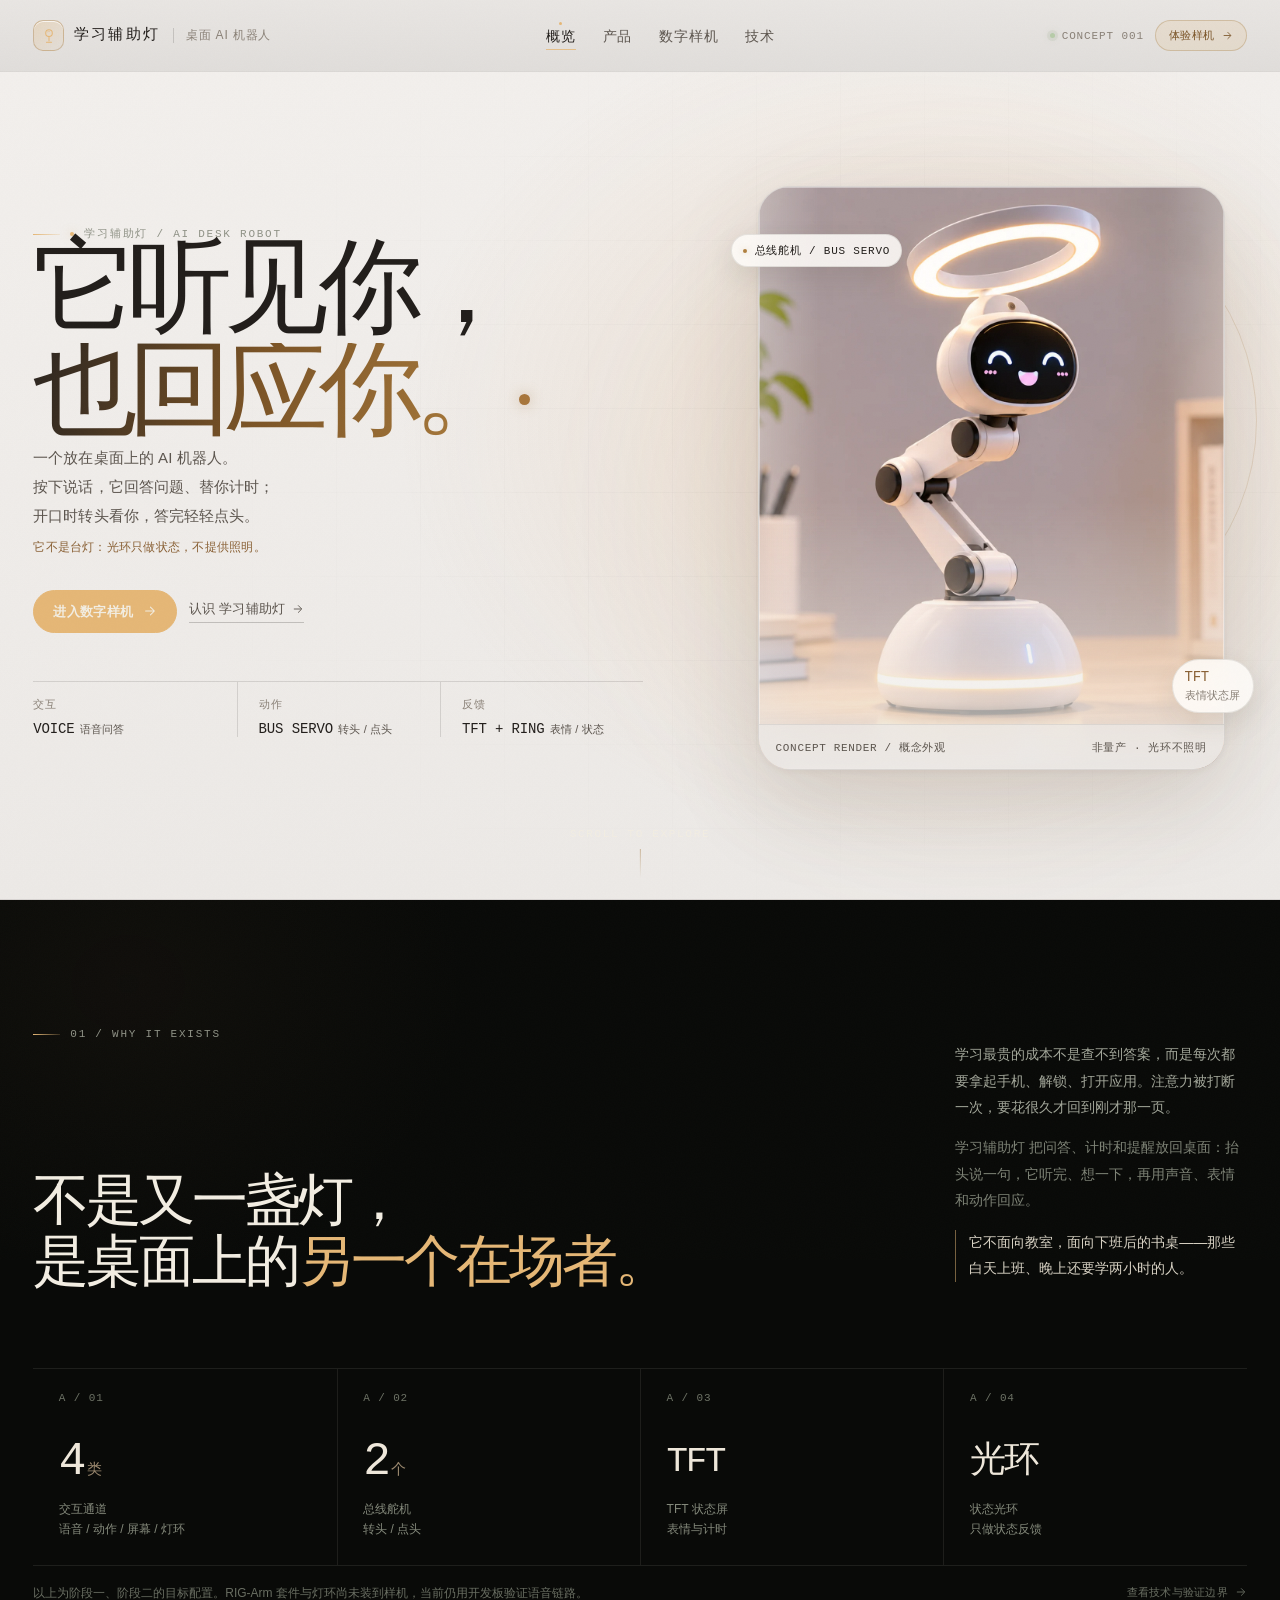
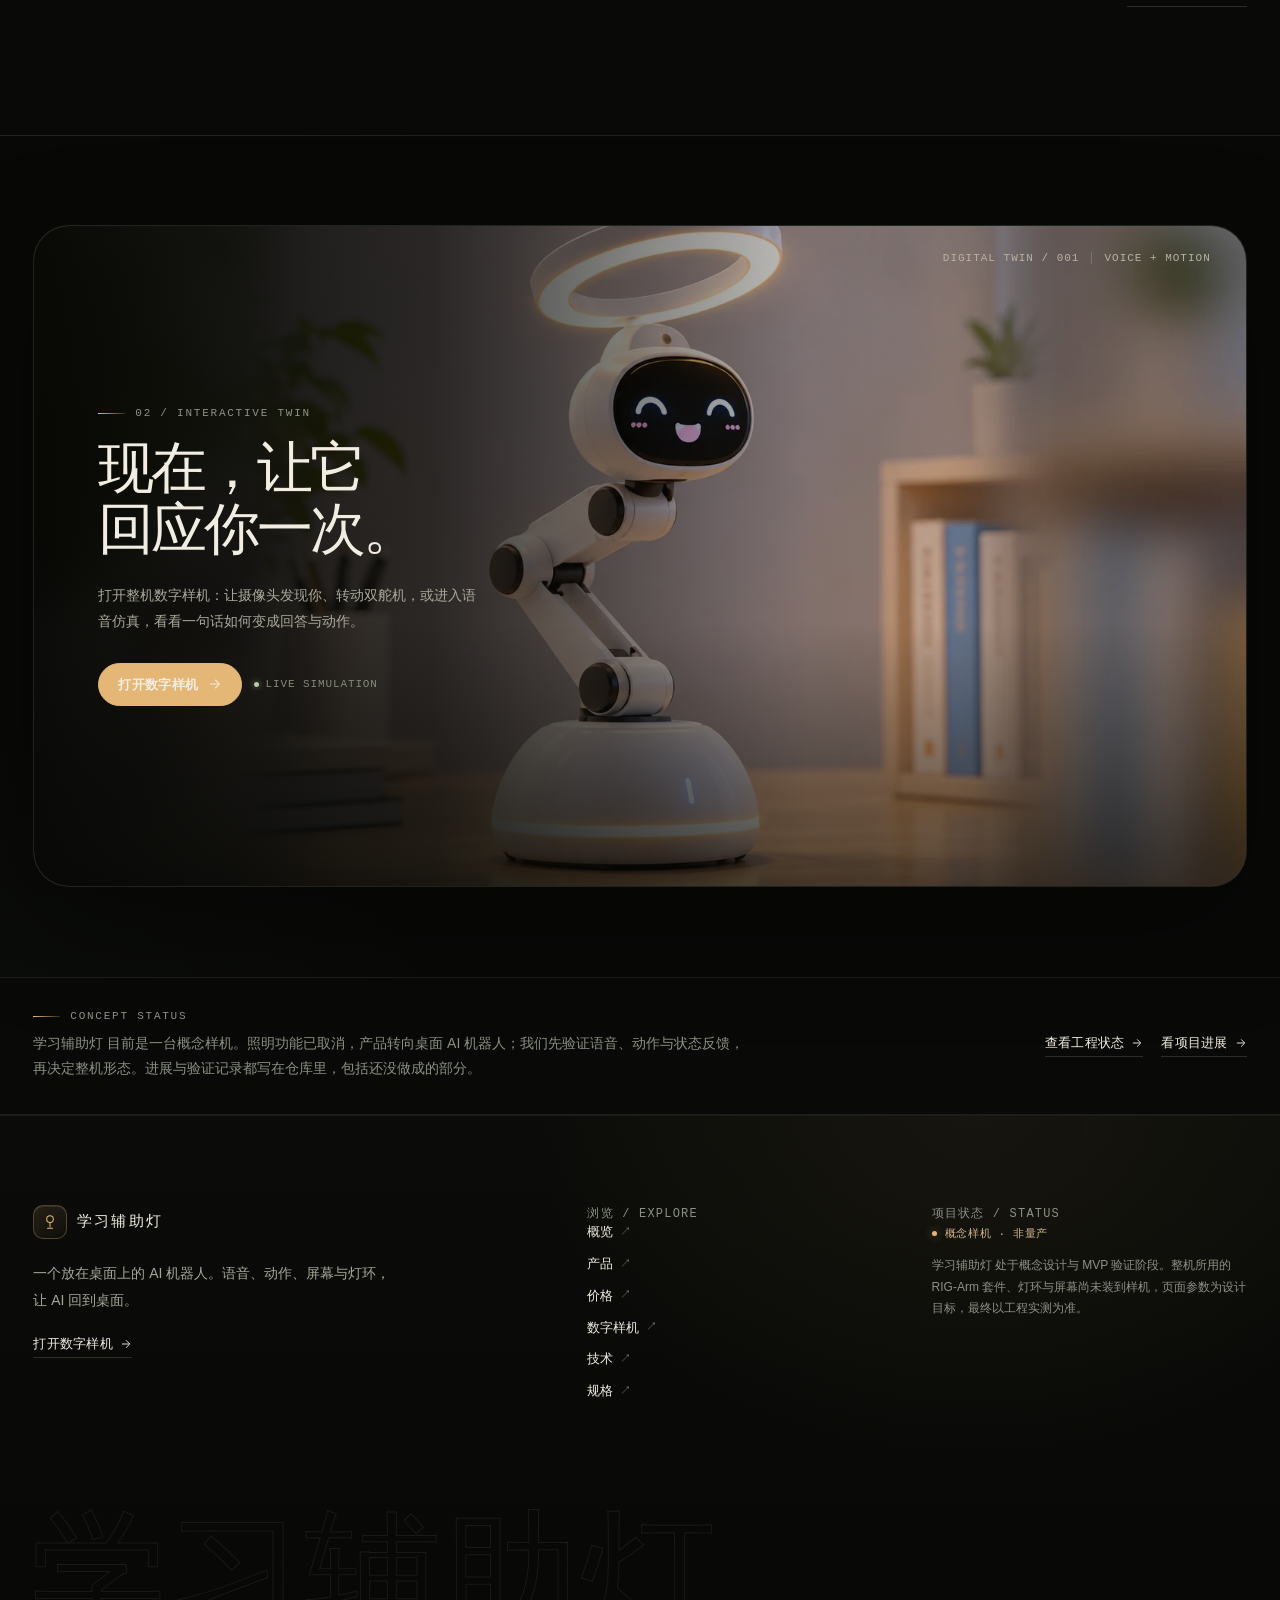
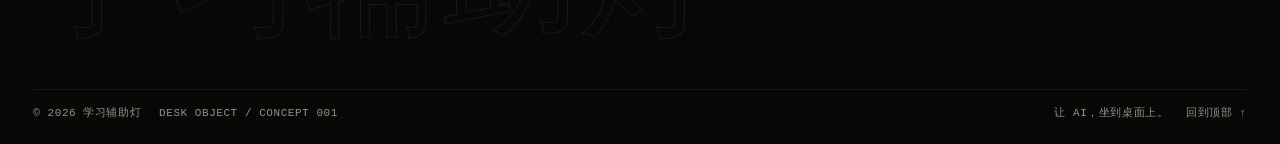
==== commit 6b6b32eb: "refactor(site): 概览页去掉与产品页重复的三节，页内编号不再从 01 重来 用户看完两页后的反馈是「产品页面和概览是不是一样？」。比过正文：两页 没有一个句子重复，但主题顺序几乎平行——" ====
--- a/web/index.html
+++ b/web/index.html
@@ -173,159 +173,13 @@
     </div>
   </section>
 
-  <section class="site-section motion-feature" aria-labelledby="motionTitle">
-    <div class="site-wrap motion-feature__inner">
-      <div class="motion-feature__media" data-reveal>
-        <div class="motion-media site-media">
-          <img src="assets/head-lamp1.webp" width="1024" height="1280" loading="lazy" alt="学习辅助灯 头部与双关节臂：圆角白壳、悬浮状态光环、黑色表情屏">
-          <span class="site-media-label motion-media__label"><span class="mini-dot"></span>HEAD / SERVO JOINT</span>
-          <span class="motion-annotation motion-annotation--tilt">PITCH<br><b>点头</b></span>
-          <span class="motion-annotation motion-annotation--pan">YAW<br><b>转头</b></span>
-          <span class="motion-arc" aria-hidden="true"></span>
-          <span class="motion-crosshair" aria-hidden="true"></span>
-        </div>
-      </div>
-
-      <div class="motion-feature__copy" data-reveal style="--reveal-delay:.08s">
-        <p class="site-kicker">02 / MOVEMENT</p>
-        <h2 class="site-title" id="motionTitle">它会动，<br><span class="accent">但懂分寸。</span></h2>
-        <p class="site-lead">总线舵机让头部转向正在说话的人，或在回答结束时轻轻点头。动作慢起慢停，到位后就松开舵机，不留下持续嗡鸣。</p>
-
-        <div class="motion-specs">
-          <div><span>动作</span><strong>转头<em> / 点头</em></strong></div>
-          <div><span>驱动</span><strong>总线<em>舵机</em></strong></div>
-          <div><span>反馈</span><strong>屏幕<em> + 灯环</em></strong></div>
-        </div>
-
-        <p class="motion-note">22:00—07:00 可进入夜间静音：只保留屏幕与灯环的微光，不做动作与播报。</p>
-        <a class="site-text-link" href="simulator.html">在样机里转动它
-          <svg viewBox="0 0 16 16" fill="none" aria-hidden="true"><path d="M3 8h9M8.5 3.5 13 8l-4.5 4.5" stroke="currentColor" stroke-width="1.2" stroke-linecap="round" stroke-linejoin="round"/></svg>
-        </a>
-      </div>
-    </div>
-  </section>
-
-  <section class="site-section light-gallery" id="recipes" aria-labelledby="recipesTitle">
-    <div class="site-wrap">
-      <div class="light-gallery__head" data-reveal>
-        <div>
-          <p class="site-kicker">03 / FOUR CHANNELS</p>
-          <h2 class="site-title" id="recipesTitle">四个通道，<br>回应同一句话。</h2>
-        </div>
-        <p class="light-gallery__intro">语音、动作、屏幕与灯环不是四个功能，而是同一次交互的四层反馈。先做前三个，再用摄像头补上「看见」。</p>
-      </div>
-
-      <div class="recipe-grid">
-        <a class="recipe-card" href="simulator.html?mode=voice#console" data-reveal style="--reveal-delay:.02s">
-          <span class="recipe-card__index">01 / VOICE</span>
-          <span class="recipe-orb recipe-orb--study" aria-hidden="true"></span>
-          <span class="recipe-card__name">语音问答<small>不用先掏手机</small></span>
-          <span class="recipe-card__meta">ASR <i>·</i> LLM <i>·</i> TTS</span>
-          <span class="recipe-card__desc">按下说话，答案从扬声器里出来，不必离开当前这一页书。</span>
-          <span class="recipe-arrow" aria-hidden="true">↗</span>
-        </a>
-        <a class="recipe-card" href="simulator.html" data-reveal style="--reveal-delay:.07s">
-          <span class="recipe-card__index">02 / MOTION</span>
-          <span class="recipe-orb recipe-orb--office" aria-hidden="true"></span>
-          <span class="recipe-card__name">机械动作<small>回答有身体</small></span>
-          <span class="recipe-card__meta">BUS SERVO <i>·</i> 2</span>
-          <span class="recipe-card__desc">开口时转向你，答完轻轻点头；待机时只有很轻的呼吸式微动。</span>
-          <span class="recipe-arrow" aria-hidden="true">↗</span>
-        </a>
-        <a class="recipe-card" href="simulator.html" data-reveal style="--reveal-delay:.12s">
-          <span class="recipe-card__index">03 / FACE &amp; RING</span>
-          <span class="recipe-orb recipe-orb--rest" aria-hidden="true"></span>
-          <span class="recipe-card__name">屏幕与灯环<small>状态一眼可见</small></span>
-          <span class="recipe-card__meta">TFT <i>·</i> 悬浮光环</span>
-          <span class="recipe-card__desc">聆听、思考、回答与计时各有表情；灯环只提示状态，不承担照明。</span>
-          <span class="recipe-arrow" aria-hidden="true">↗</span>
-        </a>
-        <a class="recipe-card" href="technology.html#specs" data-reveal style="--reveal-delay:.17s">
-          <span class="recipe-card__index">04 / VISION</span>
-          <span class="recipe-orb recipe-orb--night" aria-hidden="true"></span>
-          <span class="recipe-card__name">视觉感知<small>知道你坐下了</small></span>
-          <span class="recipe-card__meta">GC0308 <i>·</i> PHASE 2</span>
-          <span class="recipe-card__desc">先做基础人员在场检测；「有没有人」不等于「有没有在学习」。</span>
-          <span class="recipe-arrow" aria-hidden="true">↗</span>
-        </a>
-      </div>
-
-      <div class="light-gallery__foot">
-        <div class="cct-scale" aria-hidden="true"><span>听见 / LISTEN</span><i></i><span>回应 / RESPOND</span></div>
-        <p>点击任一通道，查看现有数字样机与工程边界。</p>
-      </div>
-    </div>
-  </section>
-
-  <section class="site-section voice-feature" aria-labelledby="voiceTitle">
-    <div class="site-wrap voice-feature__inner">
-      <div class="voice-feature__media" data-reveal>
-        <div class="site-media voice-media">
-          <img src="assets/base-lamp1.webp" width="1000" height="500" loading="lazy" alt="学习辅助灯 底座与双关节臂特写：白色半球底座、两段机械臂、黑色关节">
-          <span class="site-media-label voice-media__label"><span class="mini-dot"></span>VOICE LOOP / PTT</span>
-          <div class="voice-wave" aria-hidden="true">
-            <svg viewBox="0 0 120 80" fill="none">
-              <g stroke="currentColor" stroke-width="1" stroke-linecap="round">
-                <path class="voice-wave__arc" d="M34 56c0-15 11-27 26-27s26 12 26 27" opacity=".35"/>
-                <path class="voice-wave__arc" d="M22 56c0-22 17-40 38-40s38 18 38 40" opacity=".22"/>
-                <path class="voice-wave__arc" d="M46 56c0-8 6-14 14-14s14 6 14 14" opacity=".55"/>
-              </g>
-              <g fill="currentColor">
-                <rect class="voice-wave__bar" x="54" y="42" width="2.4" height="14" rx="1.2"/>
-                <rect class="voice-wave__bar" x="59" y="34" width="2.4" height="22" rx="1.2"/>
-                <rect class="voice-wave__bar" x="64" y="27" width="2.4" height="29" rx="1.2"/>
-                <rect class="voice-wave__bar" x="69" y="36" width="2.4" height="20" rx="1.2"/>
-                <rect class="voice-wave__bar" x="74" y="45" width="2.4" height="11" rx="1.2"/>
-              </g>
-            </svg>
-          </div>
-          <span class="voice-media__caption">不必掏出手机，也不必先打开一个 App。</span>
-        </div>
-      </div>
-
-      <div class="voice-feature__copy" data-reveal style="--reveal-delay:.08s">
-        <p class="site-kicker">04 / CONVERSATION</p>
-        <h2 class="site-title" id="voiceTitle">你说一句，<br><span class="accent">它用动作和表情回答。</span></h2>
-        <p class="site-lead">按下对话键说一句话，学习辅助灯 把问题交给云端大模型，再用语音、屏幕表情和一次点头回应你。不是另一块屏幕，而是桌面上多了一个会接话的实体。</p>
-
-        <ol class="voice-steps">
-          <li>
-            <span class="voice-steps__index">01</span>
-            <div><strong>按下，开口</strong><p>短按开始拾音；说完再按一次，剩下的交给它。</p></div>
-          </li>
-          <li>
-            <span class="voice-steps__index">02</span>
-            <div><strong>听懂，作答</strong><p>语音转成文字，交给大模型；回答从扬声器里说出来。</p></div>
-          </li>
-          <li>
-            <span class="voice-steps__index">03</span>
-            <div><strong>用身体回应</strong><p>回答时转向你，结束时轻轻点头；屏幕表情与灯环随状态变化。</p></div>
-          </li>
-        </ol>
-
-        <p class="voice-note">只有按下对话键才上传语音；断网时，计时与本地状态仍然可用。</p>
-        <div class="voice-tags">
-          <span>按键说话</span><span>云端对话</span><span>实体回应</span>
-        </div>
-        <div class="voice-cta-row">
-          <a class="site-button site-button--primary" href="simulator.html?mode=voice#console">打开语音仿真
-            <svg viewBox="0 0 16 16" fill="none" aria-hidden="true"><path d="M3 8h9M8.5 3.5 13 8l-4.5 4.5" stroke="currentColor" stroke-width="1.2" stroke-linecap="round" stroke-linejoin="round"/></svg>
-          </a>
-          <a class="site-text-link" href="technology.html#voice">看看语音链路如何工作
-            <svg viewBox="0 0 16 16" fill="none" aria-hidden="true"><path d="M3 8h9M8.5 3.5 13 8l-4.5 4.5" stroke="currentColor" stroke-width="1.2" stroke-linecap="round" stroke-linejoin="round"/></svg>
-          </a>
-        </div>
-      </div>
-    </div>
-  </section>
-
   <section class="site-section sim-cta-section" aria-labelledby="simCtaTitle">
     <div class="site-wrap">
       <div class="sim-cta" data-reveal>
         <img class="sim-cta__bg" src="assets/product-wide-lamp1.webp" width="1600" height="1000" loading="lazy" alt="学习辅助灯 整机场景：白色机器人、悬浮光环、黑色表情屏、双关节臂与半球底座，放在浅色木书桌上">
         <div class="sim-cta__shade" aria-hidden="true"></div>
         <div class="sim-cta__content">
-          <p class="site-kicker">05 / INTERACTIVE TWIN</p>
+          <p class="site-kicker">02 / INTERACTIVE TWIN</p>
           <h2 class="site-title" id="simCtaTitle">现在，让它<br>回应你一次。</h2>
           <p>打开整机数字样机：让摄像头发现你、转动双舵机，或进入语音仿真，看看一句话如何变成回答与动作。</p>
           <div class="site-actions-row">
--- a/web/assets/site.css
+++ b/web/assets/site.css
@@ -37,11 +37,12 @@
   --ink-muted:#8a8177;
   --warm-black:#12100e;
 
-  /* 字号阶梯 — 全站 15px 以下只用这六级。
+  /* 字号阶梯 — 全站 15px 以下只用这五级，物理下限 11px。
      原来散着 5px / 5.5 / 6 / 6.5 / 7 / 7.2 / 7.5 / 8 / 8.5 / 9 / 9.5 / 10 /
      10.5 / 11 / 11.5 / 12 / 12.5 / 13 / 14 共 19 种，中文在 8px 下几乎不可读。
-     正文起点提到 14px，注释 12px，英文角标最小 10px。 */
-  --t-micro:10px;
+     正文起点 14px，注释 12px，标签/角标 11px。
+     10px 这一档已经取消：它原本只服务英文角标，但 11px 的英文大写配字距
+     反而更像标签而不是噪点，于是把 micro 合进 label，全站不再有 10px 正文。 */
   --t-label:11px;
   --t-note:12px;
   --t-small:13px;
@@ -148,7 +149,7 @@
   display:flex;align-items:center;gap:12px;
   color:var(--site-muted);
   font-family:var(--site-mono);
-  font-size:var(--t-micro);
+  font-size:var(--t-label);
   letter-spacing:.12em;
 }
 .site-eyebrow-rule::after{content:"";height:1px;flex:1;background:var(--site-line)}
@@ -232,7 +233,7 @@
   backdrop-filter:blur(10px);
   color:#b8b8ab;
   font-family:var(--site-mono);
-  font-size:var(--t-micro);
+  font-size:var(--t-label);
   letter-spacing:.09em;
   white-space:nowrap;
 }
@@ -390,7 +391,7 @@
   display:inline-flex;align-items:center;gap:7px;
   color:#7e8376;
   font-family:var(--site-mono);
-  font-size:var(--t-micro);
+  font-size:var(--t-label);
   letter-spacing:.08em;
   white-space:nowrap;
 }
@@ -482,7 +483,7 @@
 .site-menu__nav a span{
   color:#6f7468;
   font-family:var(--site-mono);
-  font-size:var(--t-micro);
+  font-size:var(--t-label);
   letter-spacing:.1em;
 }
 .site-menu__nav a[aria-current="page"]{color:var(--site-accent)}
@@ -698,7 +699,7 @@
   border-radius:3px;
   color:#f0d4a8;
   font-family:var(--site-mono);
-  font-size:var(--t-micro);
+  font-size:var(--t-label);
   font-weight:400;
   letter-spacing:.08em;
 }
--- a/web/assets/pages.css
+++ b/web/assets/pages.css
@@ -9,7 +9,7 @@
 .site-page .fine-note{
   color:#73786c;
   font-family:var(--site-mono);
-  font-size:var(--t-micro);
+  font-size:var(--t-label);
   line-height:1.7;
   letter-spacing:.03em;
 }
@@ -147,7 +147,7 @@
 .hero-facts dd small{
   color:var(--ink-soft);
   font-family:var(--site-sans);
-  font-size:var(--t-micro);
+  font-size:var(--t-label);
   letter-spacing:.02em;
 }
 .home-hero__visual{
@@ -221,7 +221,7 @@
   backdrop-filter:blur(14px);
   color:var(--ink);
   font-family:var(--site-mono);
-  font-size:var(--t-micro);
+  font-size:var(--t-label);
   letter-spacing:.07em;
   box-shadow:0 10px 26px rgba(78,62,46,.12);
 }
@@ -242,7 +242,7 @@
 .hero-float--bottom small{
   color:var(--ink-muted);
   font-family:var(--site-sans);
-  font-size:var(--t-micro);
+  font-size:var(--t-label);
   letter-spacing:.02em;
 }
 .scroll-cue{
@@ -251,7 +251,7 @@
   display:flex;flex-direction:column;align-items:center;gap:9px;
   color:var(--ink-muted);
   font-family:var(--site-mono);
-  font-size:var(--t-micro);
+  font-size:var(--t-label);
   letter-spacing:.15em;
   text-decoration:none;
   transition:color .25s var(--site-ease);
@@ -354,7 +354,7 @@
 .fact__index{
   color:#6d7265;
   font-family:var(--site-mono);
-  font-size:var(--t-micro);
+  font-size:var(--t-label);
   letter-spacing:.08em;
 }
 .fact strong{
@@ -419,408 +419,8 @@
   
 }
 
-/* ==========================================================================
-   HOME / MOTION
-   ========================================================================== */
-.motion-feature{
-  position:relative;
-  overflow:hidden;
-  border-bottom:1px solid var(--site-line);
-  background:
-    radial-gradient(50% 60% at 18% 55%,rgba(126,91,55,.08),transparent 72%),
-    #0b0d09;
-}
-.motion-feature__inner{
-  display:grid;
-  grid-template-columns:minmax(0,1.08fr) minmax(320px,.82fr);
-  gap:clamp(38px,6vw,92px);
-  align-items:center;
-}
-.motion-media{
-  position:relative;
-  aspect-ratio:1.24;
-  overflow:hidden;
-  border-radius:clamp(20px,2.6vw,30px);
-}
-.motion-media img{object-position:50% 0%}
-.motion-media__label{left:17px;top:16px}
-.motion-annotation{
-  position:absolute;z-index:3;
-  display:flex;flex-direction:column;gap:4px;
-  color:#8b6b44;
-  font-family:var(--site-mono);
-  font-size:var(--t-micro);
-  line-height:1.3;
-  letter-spacing:.11em;
-}
-.motion-annotation b{
-  color:#2c2820;
-  font-family:var(--site-mono);
-  font-size:var(--t-body);
-  font-weight:400;
-  letter-spacing:-.02em;
-}
-.motion-annotation--tilt{left:22px;bottom:21px;padding-left:10px;border-left:1px solid rgba(120,86,42,.45)}
-.motion-annotation--pan{right:22px;top:22px;text-align:right;padding-right:10px;border-right:1px solid rgba(120,86,42,.45)}
-.motion-arc{
-  position:absolute;z-index:2;
-  right:4%;bottom:-27%;
-  width:55%;aspect-ratio:1;
-  border:1px dashed rgba(229,183,118,.18);
-  border-radius:50%;
-  transform:rotate(-24deg);
-}
-.motion-arc::before{
-  content:"";position:absolute;left:50%;top:-1px;width:5px;height:5px;
-  margin-left:-2.5px;border-radius:50%;background:var(--site-accent);
-  box-shadow:0 0 10px rgba(229,183,118,.6);
-}
-.motion-crosshair{
-  position:absolute;z-index:2;width:19px;height:19px;right:22px;bottom:22px;opacity:.5;
-}
-.motion-crosshair::before,.motion-crosshair::after{
-  content:"";position:absolute;background:rgba(48,42,32,.42);
-}
-.motion-crosshair::before{left:50%;top:0;width:1px;height:100%}
-.motion-crosshair::after{top:50%;left:0;height:1px;width:100%}
-.motion-feature__copy .site-title{margin-bottom:26px}
-.motion-feature__copy .site-lead{max-width:430px}
-.motion-specs{
-  display:grid;grid-template-columns:repeat(3,1fr);
-  margin:32px 0 0;
-  border-top:1px solid var(--site-line);
-  border-bottom:1px solid var(--site-line);
-}
-.motion-specs > div{padding:15px 14px 16px 0}
-.motion-specs > div + div{padding-left:14px;border-left:1px solid var(--site-line)}
-.motion-specs span{
-  display:block;margin-bottom:8px;
-  color:#6f7468;
-  font-family:var(--site-mono);
-  font-size:var(--t-label);letter-spacing:.08em;
-}
-.motion-specs strong{
-  color:#e7dfd2;
-  font-family:var(--site-mono);
-  font-size:16px;font-weight:400;letter-spacing:-.03em;
-  white-space:nowrap;
-}
-.motion-specs em{
-  margin-left:3px;
-  color:#8a8f81;
-  font-family:var(--site-sans);
-  font-style:normal;font-size:var(--t-micro);
-}
-.motion-note{
-  max-width:390px;
-  margin:16px 0 23px;
-  color:#777c70;
-  font-size:var(--t-note);line-height:1.75;
-}
-@media (max-width:1080px){
-  .motion-feature__inner{grid-template-columns:1fr 1fr;gap:34px}
-  .motion-feature__copy .site-title{font-size:clamp(32px,4vw,48px)}
-}
-@media (max-width:820px){
-  .motion-feature__inner{grid-template-columns:1fr;gap:38px}
-  .motion-media{aspect-ratio:1.35}
-  .motion-feature__copy .site-title{font-size:clamp(35px,7vw,52px)}
-  .motion-media .motion-annotation--pan{top:18px;right:18px}
-  .motion-media .motion-annotation--tilt{left:18px;bottom:18px}
-  .motion-media__label{top:13px;left:13px}
-}
-@media (max-width:430px){
-  .motion-media{aspect-ratio:1.08;border-radius:20px}
-  
-  .motion-specs strong{font-size:var(--t-lead)}
-  
-}
-
-/* ==========================================================================
-   HOME / LIGHT RECIPES (light band)
-   ========================================================================== */
-.light-gallery{
-  position:relative;
-  color:var(--ink);
-  background:
-    radial-gradient(70% 100% at 70% 0%,rgba(255,255,255,.46),transparent 70%),
-    var(--paper);
-  border-bottom:1px solid var(--paper-line);
-  padding-block:clamp(74px,8vw,118px);
-}
-.light-gallery::before{
-  content:"";position:absolute;inset:0;pointer-events:none;opacity:.28;
-  background-image:linear-gradient(rgba(40,35,27,.045) 1px,transparent 1px);
-  background-size:100% 64px;
-  mask-image:linear-gradient(180deg,black,transparent 75%);
-  -webkit-mask-image:linear-gradient(180deg,black,transparent 75%);
-}
-.light-gallery .site-kicker{color:var(--ink-muted)}
-.light-gallery .site-kicker::before{background:linear-gradient(90deg,#a37a45,rgba(163,122,69,.14))}
-.light-gallery .site-title{color:var(--ink)}
-.light-gallery__head{
-  position:relative;
-  display:grid;grid-template-columns:minmax(0,1fr) minmax(240px,.48fr);
-  gap:clamp(30px,6vw,90px);
-  align-items:end;
-  margin-bottom:clamp(38px,5vw,62px);
-}
-.light-gallery__intro{
-  justify-self:end;
-  max-width:360px;
-  color:#5f5546;
-  font-size:var(--t-body);
-  line-height:1.95;
-}
-.recipe-grid{
-  position:relative;
-  display:grid;
-  grid-template-columns:repeat(4,minmax(0,1fr));
-  border-top:1px solid rgba(34,30,24,.19);
-  border-bottom:1px solid rgba(34,30,24,.19);
-}
-.recipe-card{
-  position:relative;
-  min-height:368px;
-  padding:19px 19px 21px;
-  display:flex;
-  flex-direction:column;
-  color:#28241d;
-  text-decoration:none;
-  border-right:1px solid rgba(34,30,24,.15);
-  overflow:hidden;
-  transition:background .35s var(--site-ease);
-}
-.recipe-card:last-child{border-right:0}
-.recipe-card:hover{background:rgba(255,255,255,.26)}
-.recipe-card__index{
-  color:#736858;
-  font-family:var(--site-mono);
-  font-size:var(--t-micro);
-  letter-spacing:.08em;
-}
-.recipe-orb{
-  width:138px;height:138px;
-  margin:34px auto auto;
-  border-radius:50%;
-  background:radial-gradient(circle at 40% 36%,#fffdf7 0%,var(--orb) 27%,var(--orb-deep) 66%,transparent 73%);
-  box-shadow:0 0 70px var(--orb-glow);
-  transform:scale(var(--orb-scale,1));
-  transition:transform .5s var(--site-ease),box-shadow .5s var(--site-ease);
-  position:relative;
-}
-.recipe-orb::after{
-  content:"";position:absolute;inset:14%;
-  border:1px solid rgba(76,61,43,.1);
-  border-radius:50%;
-}
-.recipe-card:hover .recipe-orb{transform:scale(calc(var(--orb-scale,1) * 1.07));box-shadow:0 0 94px var(--orb-glow)}
-.recipe-orb--study{--orb:#ffd49e;--orb-deep:#eab473;--orb-glow:rgba(233,176,109,.38);--orb-scale:1}
-.recipe-orb--office{--orb:#f1f4ed;--orb-deep:#d8dfd5;--orb-glow:rgba(217,226,213,.45);--orb-scale:.86}
-.recipe-orb--rest{--orb:#ffc57f;--orb-deep:#d99958;--orb-glow:rgba(221,154,85,.33);--orb-scale:.65}
-.recipe-orb--night{--orb:#e9ac6a;--orb-deep:#b97e43;--orb-glow:rgba(204,139,73,.28);--orb-scale:.3}
-.recipe-card__name{
-  display:flex;flex-direction:column;gap:5px;
-  margin-top:32px;
-  font-size:clamp(23px,2.2vw,30px);
-  line-height:1.05;
-  letter-spacing:-.05em;
-}
-.recipe-card__name small{
-  color:#6b604f;
-  font-size:var(--t-label);
-  line-height:1.3;
-  letter-spacing:.01em;
-}
-.recipe-card__meta{
-  margin-top:14px;
-  color:#4f473b;
-  font-family:var(--site-mono);
-  font-size:var(--t-label);
-  letter-spacing:.02em;
-}
-.recipe-card__meta i{margin:0 3px;color:#8e7b60;font-style:normal}
-.recipe-card__desc{
-  max-width:220px;
-  margin-top:12px;
-  color:#6a6050;
-  font-size:var(--t-note);
-  line-height:1.7;
-}
-.recipe-arrow{
-  position:absolute;right:17px;bottom:17px;
-  color:#8d7b63;
-  font-family:var(--site-mono);
-  font-size:var(--t-lead);
-  transition:transform .3s var(--site-ease),color .3s;
-}
-.recipe-card:hover .recipe-arrow{transform:translate(2px,-2px);color:#332b20}
-.light-gallery__foot{
-  display:flex;align-items:center;justify-content:space-between;gap:30px;
-  margin-top:19px;
-}
-.light-gallery__foot > p{color:#857866;font-size:var(--t-label)}
-.cct-scale{
-  display:flex;align-items:center;gap:9px;
-  min-width:240px;
-  color:#837562;
-  font-family:var(--site-mono);
-  font-size:var(--t-micro);letter-spacing:.06em;
-}
-.cct-scale i{
-  display:block;width:150px;height:2px;border-radius:99px;
-  background:linear-gradient(90deg,#da974e,#f4ce99 35%,#f5eee2 62%,#dbe6f2 100%);
-}
-@media (max-width:1080px){
-  .light-gallery__head{grid-template-columns:1fr .7fr}
-  .recipe-card{min-height:334px;padding:16px 15px 18px}
-  .recipe-orb{width:112px;height:112px}
-  .recipe-card__name{font-size:24px}
-}
-@media (max-width:820px){
-  .light-gallery__head{grid-template-columns:1fr;gap:22px}
-  .light-gallery__intro{justify-self:start;max-width:440px}
-  .recipe-grid{grid-template-columns:1fr 1fr}
-  .recipe-card:nth-child(2){border-right:0}
-  .recipe-card:nth-child(-n+2){border-bottom:1px solid rgba(34,30,24,.15)}
-  .recipe-card{min-height:294px}
-  .recipe-orb{width:100px;height:100px;margin-top:22px}
-  .recipe-card__name{margin-top:24px}
-  .light-gallery__foot{align-items:flex-start;flex-direction:column;gap:12px}
-}
-@media (max-width:430px){
-  .recipe-card{min-height:270px;padding:14px 12px 17px}
-  .recipe-orb{width:86px;height:86px;margin-top:18px}
-  .recipe-card__name{font-size:22px}
-  
-  
-  .recipe-card__desc{line-height:1.6}
-  .recipe-arrow{right:12px;bottom:12px;font-size:var(--t-body)}
-  .cct-scale i{width:100px}
-  .cct-scale{min-width:0}
-}
-
-/* ==========================================================================
-   HOME / VOICE
-   ========================================================================== */
-.voice-feature{
-  border-bottom:1px solid var(--site-line);
-  background:
-    radial-gradient(45% 55% at 18% 46%,rgba(125,91,57,.075),transparent 72%),
-    #090a08;
-}
-.voice-feature__inner{
-  display:grid;
-  grid-template-columns:minmax(0,1.12fr) minmax(320px,.8fr);
-  align-items:center;
-  gap:clamp(38px,6vw,88px);
-}
-.voice-media{
-  aspect-ratio:2 / 1;
-  border-radius:clamp(18px,2.4vw,28px);
-}
-.voice-media img{object-position:center 49%}
-.voice-media__label{top:16px;left:17px}
-.voice-media__caption{
-  position:absolute;z-index:3;
-  left:0;right:0;bottom:0;
-  padding:46px 19px 14px;
-  background:linear-gradient(0deg,rgba(8,9,7,.86) 0%,rgba(8,9,7,.48) 48%,transparent 100%);
-  color:#e7e1d5;
-  font-size:var(--t-note);
-  letter-spacing:.02em;
-}
-.voice-wave{
-  position:absolute;z-index:3;
-  top:16px;right:17px;
-  width:184px;
-  /* 浅色照片上，原来的浅金波形几乎看不见 */
-  color:#9a6c37;
-  text-align:right;
-}
-.voice-wave svg{width:120px;height:80px;margin-left:auto;display:block;overflow:visible}
-.voice-wave__arc{transform-box:fill-box;transform-origin:center;animation:voice-arc 3.6s ease-in-out infinite}
-.voice-wave__arc:nth-child(2){animation-delay:.5s}
-.voice-wave__arc:nth-child(3){animation-delay:1s}
-.voice-wave__bar{transform-box:fill-box;transform-origin:center bottom;animation:voice-bar 1.5s ease-in-out infinite}
-.voice-wave__bar:nth-child(2){animation-delay:.12s}
-.voice-wave__bar:nth-child(3){animation-delay:.24s}
-.voice-wave__bar:nth-child(4){animation-delay:.36s}
-.voice-wave__bar:nth-child(5){animation-delay:.48s}
-@keyframes voice-arc{
-  0%,100%{opacity:.35;transform:scale(.96)}
-  50%{opacity:.8;transform:scale(1.03)}
-}
-@keyframes voice-bar{
-  0%,100%{transform:scaleY(.55)}
-  50%{transform:scaleY(1)}
-}
-.voice-feature__copy .site-title{margin-bottom:24px;font-size:clamp(30px,3.3vw,46px)}
-.voice-feature__copy .site-lead{max-width:420px}
-.voice-steps{
-  list-style:none;
-  margin:29px 0 0;
-  padding:0;
-}
-.voice-steps li{
-  display:grid;grid-template-columns:31px 1fr;gap:13px;
-  padding:13px 0;
-  border-top:1px solid var(--site-line);
-}
-.voice-steps li:last-child{border-bottom:1px solid var(--site-line)}
-.voice-steps__index{
-  padding-top:2px;
-  color:#b99c73;
-  font-family:var(--site-mono);
-  font-size:var(--t-micro);letter-spacing:.04em;
-}
-.voice-steps strong{
-  color:#ded8cc;
-  font-size:var(--t-small);font-weight:500;line-height:1.45;
-}
-.voice-steps p{
-  margin-top:4px;
-  color:#777c70;
-  font-size:var(--t-note);line-height:1.65;
-}
-.voice-note{
-  max-width:420px;
-  margin-top:14px;
-  color:#777c70;
-  font-size:var(--t-note);line-height:1.75;
-}
-.voice-tags{display:flex;flex-wrap:wrap;gap:6px;margin:18px 0 20px}
-.voice-tags span{
-  display:inline-flex;align-items:center;height:24px;padding:0 9px;
-  border:1px solid var(--site-line);
-  border-radius:999px;
-  color:#9c9f92;
-  font-family:var(--site-mono);
-  font-size:var(--t-micro);letter-spacing:.03em;
-}
-.voice-cta-row{display:flex;flex-wrap:wrap;align-items:center;gap:16px;margin-top:22px}
-@media (prefers-reduced-motion:reduce){
-  .voice-wave__arc,.voice-wave__bar{animation:none}
-}
-@media (max-width:1080px){
-  .voice-feature__inner{grid-template-columns:1fr 1fr;gap:34px}
-  .voice-wave{width:140px}
-  .voice-wave svg{width:100px;height:66px}
-}
-@media (max-width:820px){
-  .voice-feature__inner{grid-template-columns:1fr;gap:38px}
-  .voice-media{aspect-ratio:1.65}
-  .voice-feature__copy .site-lead{max-width:520px}
-}
-@media (max-width:430px){
-  .voice-media{aspect-ratio:1.16}
-  .voice-media img{object-position:42% 50%}
-  .voice-media__caption{left:13px;bottom:12px}
-  .voice-media__label{top:12px;left:12px}
-  .voice-wave{width:110px;top:11px;right:11px}
-  .voice-wave svg{width:80px;height:54px}
-  .voice-wave > span{margin-top:-14px}
-}
+/* 02 MOVEMENT / 03 FOUR CHANNELS / 04 CONVERSATION 三节已从概览页移除
+   （与产品页重复），样式与原始标记归档在 assets/pages-retired.css。 */
 
 /* ==========================================================================
    HOME / SIMULATOR CTA + CONCEPT
@@ -868,7 +468,7 @@
   display:inline-flex;align-items:center;gap:7px;
   color:#858a7c;
   font-family:var(--site-mono);
-  font-size:var(--t-micro);letter-spacing:.08em;
+  font-size:var(--t-label);letter-spacing:.08em;
 }
 .sim-cta__live i{
   width:5px;height:5px;border-radius:50%;
@@ -880,7 +480,7 @@
   display:flex;align-items:center;gap:12px;
   color:#b8b1a2;
   font-family:var(--site-mono);
-  font-size:var(--t-micro);letter-spacing:.09em;
+  font-size:var(--t-label);letter-spacing:.09em;
 }
 .sim-cta__meta span + span{padding-left:12px;border-left:1px solid rgba(255,255,255,.16)}
 .concept-band{
@@ -960,7 +560,7 @@
   backdrop-filter:blur(12px);
   color:#c1bbae;
   font-family:var(--site-mono);
-  font-size:var(--t-micro);
+  font-size:var(--t-label);
   letter-spacing:.075em;
   white-space:nowrap;
 }
@@ -1018,13 +618,16 @@
   font-weight:500;
   letter-spacing:-.02em;
 }
+/* 「目标零售价 ¥599 含主机、电源适配器…」这一行是中文整句，
+   原来给的是 mono + 11px：等宽字体落在中文上会退回系统 CJK 字族，
+   等于白搭一个字体，字面还更挤。改 sans + 12px。 */
 .product-hero__price span{
   display:block;
   margin-top:2px;
   color:#8a7b64;
-  font-family:var(--site-mono);
-  font-size:var(--t-micro);
-  letter-spacing:.03em;
+  font-family:var(--site-sans);
+  font-size:var(--t-note);
+  letter-spacing:.01em;
 }
 /* PRODUCT / price band */
 .product-price{
@@ -1056,9 +659,9 @@
 .product-price__meta{
   margin-top:14px;
   color:#cfc8b9;
-  font-family:var(--site-mono);
-  font-size:var(--t-label);
-  letter-spacing:.06em;
+  font-family:var(--site-sans);
+  font-size:var(--t-note);
+  letter-spacing:.02em;
 }
 .product-price__note{
   max-width:400px;
@@ -1074,7 +677,7 @@
   display:block;
   color:#7c8174;
   font-family:var(--site-mono);
-  font-size:var(--t-micro);
+  font-size:var(--t-label);
   letter-spacing:.09em;
 }
 .product-price__row p{margin-top:7px;color:#d7d1c4;font-size:var(--t-small);line-height:1.75}
@@ -1124,9 +727,9 @@
   display:flex;align-items:center;justify-content:space-between;gap:20px;
   margin-top:14px;
   color:#7a6e5d;
-  font-family:var(--site-mono);
-  font-size:var(--t-label);
-  letter-spacing:.055em;
+  font-family:var(--site-sans);
+  font-size:var(--t-note);
+  letter-spacing:.03em;
 }
 @media (max-width:900px){
   .product-hero__head{grid-template-columns:1fr;gap:24px}
@@ -1250,7 +853,7 @@
   display:block;
   color:var(--ink-muted);
   font-family:var(--site-mono);
-  font-size:var(--t-micro);letter-spacing:.14em;
+  font-size:var(--t-label);letter-spacing:.14em;
   margin-bottom:9px;
 }
 .structure-spec strong{
@@ -1332,7 +935,7 @@
   display:flex;align-items:center;justify-content:space-between;gap:15px;
   color:#7f8377;
   font-family:var(--site-mono);
-  font-size:var(--t-micro);
+  font-size:var(--t-label);
   letter-spacing:.08em;
 }
 .light-lab__topline span:last-child{color:#b29773}
@@ -1391,7 +994,7 @@
   margin-top:11px;
   color:#777a6e;
   font-family:var(--site-mono);
-  font-size:var(--t-micro);letter-spacing:.025em;
+  font-size:var(--t-label);letter-spacing:.025em;
 }
 .cct-meter__labels span:nth-child(2){color:#b69b78}
 .light-wave{
@@ -1430,7 +1033,7 @@
   padding-top:2px;
   color:#b39770;
   font-family:var(--site-mono);
-  font-size:var(--t-micro);
+  font-size:var(--t-label);
 }
 .lab-detail strong{
   display:block;
@@ -1467,7 +1070,7 @@
 .product-spec-strip strong small{
   color:#7f8376;
   font-family:var(--site-sans);
-  font-size:var(--t-micro);
+  font-size:var(--t-label);
   line-height:1.3;
   letter-spacing:0;
 }
@@ -1534,7 +1137,7 @@
   display:block;
   color:#9a8b75;
   font-family:var(--site-mono);
-  font-size:var(--t-micro);letter-spacing:.05em;
+  font-size:var(--t-label);letter-spacing:.05em;
 }
 .motion-sequence strong{
   display:block;
@@ -1547,7 +1150,7 @@
   margin-top:4px;
   color:#817560;
   font-family:var(--site-mono);
-  font-size:var(--t-micro);letter-spacing:.03em;
+  font-size:var(--t-label);letter-spacing:.03em;
 }
 .product-motion__copy .site-text-link{margin-top:25px}
 /* 圆顶不再是"挖空的深色洞"：改为纸面上的拱形图片版块（plate），
@@ -1581,7 +1184,7 @@
 .product-motion__media figcaption{
   margin-top:13px;
   color:var(--ink-soft);
-  font-size:var(--t-label);
+  font-size:var(--t-note);
   line-height:1.6;
 }
 .product-motion__media .product-stage-label{top:19px;left:20px}
@@ -1602,7 +1205,7 @@
   position:absolute;z-index:3;
   color:#4a423a;
   font-family:var(--site-mono);
-  font-size:var(--t-micro);letter-spacing:.06em;
+  font-size:var(--t-label);letter-spacing:.06em;
 }
 .motion-tick--a{right:23px;top:42%}
 .motion-tick--b{left:20px;bottom:21%}
@@ -1689,7 +1292,7 @@
   padding-top:2px;
   color:#b29670;
   font-family:var(--site-mono);
-  font-size:var(--t-micro);letter-spacing:.035em;
+  font-size:var(--t-label);letter-spacing:.035em;
 }
 .key-grid strong{
   color:#dad4c7;
@@ -1788,10 +1391,10 @@
   border-radius:5px;
   color:var(--ink-soft);
   font-family:var(--site-mono);
-  font-size:var(--t-micro);
+  font-size:var(--t-label);
 }
 .timer-band__chips span.is-active{background:var(--ink);color:var(--paper);border-color:var(--ink)}
-.timer-band__chips small{margin-left:3px;color:var(--ink-muted);font-family:var(--site-mono);font-size:var(--t-micro)}
+.timer-band__chips small{margin-left:3px;color:var(--ink-muted);font-family:var(--site-mono);font-size:var(--t-label)}
 .timer-band .site-text-link{white-space:nowrap;font-size:var(--t-label)}
 @media (max-width:820px){
   .moment-grid{grid-template-columns:1fr}
@@ -1824,7 +1427,7 @@
 }
 .detail-card + .detail-card{border-left:1px solid var(--site-line)}
 .detail-card:hover{background:rgba(255,255,255,.018)}
-.detail-card__index{color:#6f7465;font-family:var(--site-mono);font-size:var(--t-micro);letter-spacing:.06em}
+.detail-card__index{color:#6f7465;font-family:var(--site-mono);font-size:var(--t-label);letter-spacing:.06em}
 .detail-card h3{
   margin-top:auto;
   padding-top:38px;
@@ -1842,7 +1445,7 @@
   margin-top:18px;
   color:#666b5f;
   font-family:var(--site-mono);
-  font-size:var(--t-micro);letter-spacing:.04em;
+  font-size:var(--t-label);letter-spacing:.04em;
 }
 .product-details__foot{
   display:flex;align-items:flex-start;justify-content:space-between;gap:28px;
@@ -1903,7 +1506,7 @@
 .product-end__media span{
   position:absolute;z-index:2;left:16px;bottom:14px;
   color:#d1c5b3;
-  font-family:var(--site-mono);font-size:var(--t-micro);letter-spacing:.08em;
+  font-family:var(--site-mono);font-size:var(--t-label);letter-spacing:.08em;
 }
 @media (max-width:1080px){
   .detail-grid{grid-template-columns:1fr 1fr}
@@ -1988,7 +1591,7 @@
 .tech-hero__indices > div + div{padding-left:12px;border-left:1px solid var(--site-line)}
 .tech-hero__indices span{
   display:block;color:#6f7467;
-  font-family:var(--site-mono);font-size:var(--t-micro);letter-spacing:.08em;
+  font-family:var(--site-mono);font-size:var(--t-label);letter-spacing:.08em;
 }
 .tech-hero__indices strong{
   display:flex;align-items:baseline;gap:4px;
@@ -1997,7 +1600,7 @@
   font-family:var(--site-mono);font-size:var(--t-body);font-weight:400;
   letter-spacing:-.01em;
 }
-.tech-hero__indices small{color:#7a7e71;font-size:var(--t-micro);font-weight:400}
+.tech-hero__indices small{color:#7a7e71;font-size:var(--t-label);font-weight:400}
 .tech-hero__links{display:flex;align-items:center;gap:19px;flex-wrap:wrap;margin-top:29px}
 .tech-hero__media{
   margin:0;
@@ -2036,7 +1639,7 @@
   -webkit-backdrop-filter:blur(6px);
   backdrop-filter:blur(6px);
   color:#ded3bd;
-  font-family:var(--site-mono);font-size:var(--t-micro);letter-spacing:.08em;
+  font-family:var(--site-mono);font-size:var(--t-label);letter-spacing:.08em;
   writing-mode:vertical-rl;
 }
 .tech-photo__label--a{right:19px;top:22px}
@@ -2046,7 +1649,7 @@
   padding:4px 6px;
   border-radius:3px;
   background:rgba(9,11,8,.55);
-  color:#d8cfbd;font-family:var(--site-mono);font-size:var(--t-micro);letter-spacing:.1em;
+  color:#d8cfbd;font-family:var(--site-mono);font-size:var(--t-label);letter-spacing:.1em;
 }
 .tech-hero__media figcaption{
   margin-top:10px;
@@ -2109,7 +1712,10 @@
   .system-map__hint{display:block}
 }
 @media (max-width:760px){
-  .system-map svg{min-width:860px}
+  /* 窄屏这张图靠横向滑动看，有 .system-map__hint 提示。
+     原来 min-width:860px，而 viewBox 宽 1200 —— 等于把 11px 的图注再缩到
+     7.9px，刚抬高的字号在这一屏白抬了。提到 1080px，缩放比 0.9，实际约 9.9px。 */
+  .system-map svg{min-width:1080px}
 }
 
 /* ==========================================================================
@@ -2147,7 +1753,7 @@
 .tech-choice-card__head{
   display:flex;align-items:center;justify-content:space-between;gap:15px;
   color:#73786b;
-  font-family:var(--site-mono);font-size:var(--t-micro);letter-spacing:.1em;
+  font-family:var(--site-mono);font-size:var(--t-label);letter-spacing:.1em;
 }
 .tech-choice-card__head span:first-child{color:#b39770}
 .tech-choice-card h3{
@@ -2175,7 +1781,7 @@
   border:1px solid var(--site-line);
   border-radius:999px;
   color:#8d9284;
-  font-family:var(--site-mono);font-size:var(--t-micro);letter-spacing:.03em;
+  font-family:var(--site-mono);font-size:var(--t-label);letter-spacing:.03em;
 }
 @media (max-width:760px){
   .tech-choice-grid{grid-template-columns:1fr}
@@ -2207,7 +1813,7 @@
 }
 .spec-group__head span{
   color:#a0835d;
-  font-family:var(--site-mono);font-size:var(--t-micro);letter-spacing:.04em;
+  font-family:var(--site-mono);font-size:var(--t-label);letter-spacing:.04em;
 }
 .spec-group__head h3{
   color:#2a251e;
@@ -2243,7 +1849,7 @@
   color:#916a35;
   font-family:var(--site-sans);
   font-style:normal;
-  font-size:var(--t-micro);
+  font-size:var(--t-label);
   vertical-align:1px;
 }
 .spec-footnote{
@@ -2290,7 +1896,7 @@
   display:flex;align-items:center;gap:9px;
   color:#b6b9ab;
   font-family:var(--site-mono);
-  font-size:var(--t-micro);letter-spacing:.08em;
+  font-size:var(--t-label);letter-spacing:.08em;
 }
 .status-mark{width:5px;height:5px;border-radius:50%;flex:0 0 auto}
 .status-mark--done{background:var(--site-green);box-shadow:0 0 9px rgba(182,203,168,.45)}
@@ -2307,7 +1913,7 @@
 }
 .status-column li span{
   color:#6f7467;
-  font-family:var(--site-mono);font-size:var(--t-micro);
+  font-family:var(--site-mono);font-size:var(--t-label);
 }
 .status-column:first-child li{color:#c5c9ba}
 .status-quote{
@@ -2317,7 +1923,7 @@
 .status-quote > span{
   flex:0 0 auto;
   color:#6f7467;
-  font-family:var(--site-mono);font-size:var(--t-micro);letter-spacing:.06em;
+  font-family:var(--site-mono);font-size:var(--t-label);letter-spacing:.06em;
 }
 .status-quote p{
   flex:1;
@@ -2398,7 +2004,7 @@
   transform:translateX(-50%);
   color:#988d7d;
   font-family:var(--site-mono);
-  font-size:var(--t-micro);line-height:1.6;letter-spacing:.14em;
+  font-size:var(--t-label);line-height:1.6;letter-spacing:.14em;
   text-align:center;
 }
 @media (prefers-reduced-motion:reduce){.tech-end__ring{animation:none}}
@@ -2502,9 +2108,9 @@
 .spec-more[open] > summary::after{content:"–"}
 .spec-more > summary em{
   color:#857659;
-  font-family:var(--site-mono);
+  font-family:var(--site-sans);
   font-style:normal;
-  font-size:var(--t-label);
+  font-size:var(--t-note);
   letter-spacing:.03em;
 }
 .spec-more[open] > summary{border-bottom:1px solid rgba(34,30,24,.12)}
@@ -2536,7 +2142,7 @@
   display:block;
   color:#7c8174;
   font-family:var(--site-mono);
-  font-size:var(--t-micro);
+  font-size:var(--t-label);
   letter-spacing:.09em;
 }
 .roadmap strong{
@@ -2559,7 +2165,7 @@
 }
 
 
-.spec-list dd em{font-size:var(--t-micro);padding:1px 5px;margin-left:5px}
+.spec-list dd em{font-size:var(--t-label);padding:1px 5px;margin-left:5px}
 .concept-band p:not(.site-kicker){font-size:var(--t-body)}
 
 /* narrow screens: let key rows stack so the tag never squeezes the copy */
@@ -2583,7 +2189,7 @@
 .mvp-meta > div + div{border-left:1px solid var(--site-line)}
 .mvp-meta dt{
   color:#7c8174;
-  font-family:var(--site-mono);font-size:var(--t-micro);letter-spacing:.09em;
+  font-family:var(--site-mono);font-size:var(--t-label);letter-spacing:.09em;
 }
 .mvp-meta dd{
   margin:10px 0 0;
@@ -2600,13 +2206,13 @@
   caption-side:top;text-align:left;
   padding-bottom:14px;
   color:#8a7b64;
-  font-family:var(--site-mono);font-size:var(--t-micro);letter-spacing:.1em;
+  font-family:var(--site-mono);font-size:var(--t-label);letter-spacing:.1em;
 }
 .mvp-table thead th{
   padding:0 22px 10px 0;
   border-bottom:1px solid rgba(34,30,24,.19);
   color:#8a7b64;
-  font-family:var(--site-mono);font-size:var(--t-micro);font-weight:400;letter-spacing:.08em;
+  font-family:var(--site-mono);font-size:var(--t-label);font-weight:400;letter-spacing:.08em;
 }
 .mvp-table tbody th{
   width:30%;
